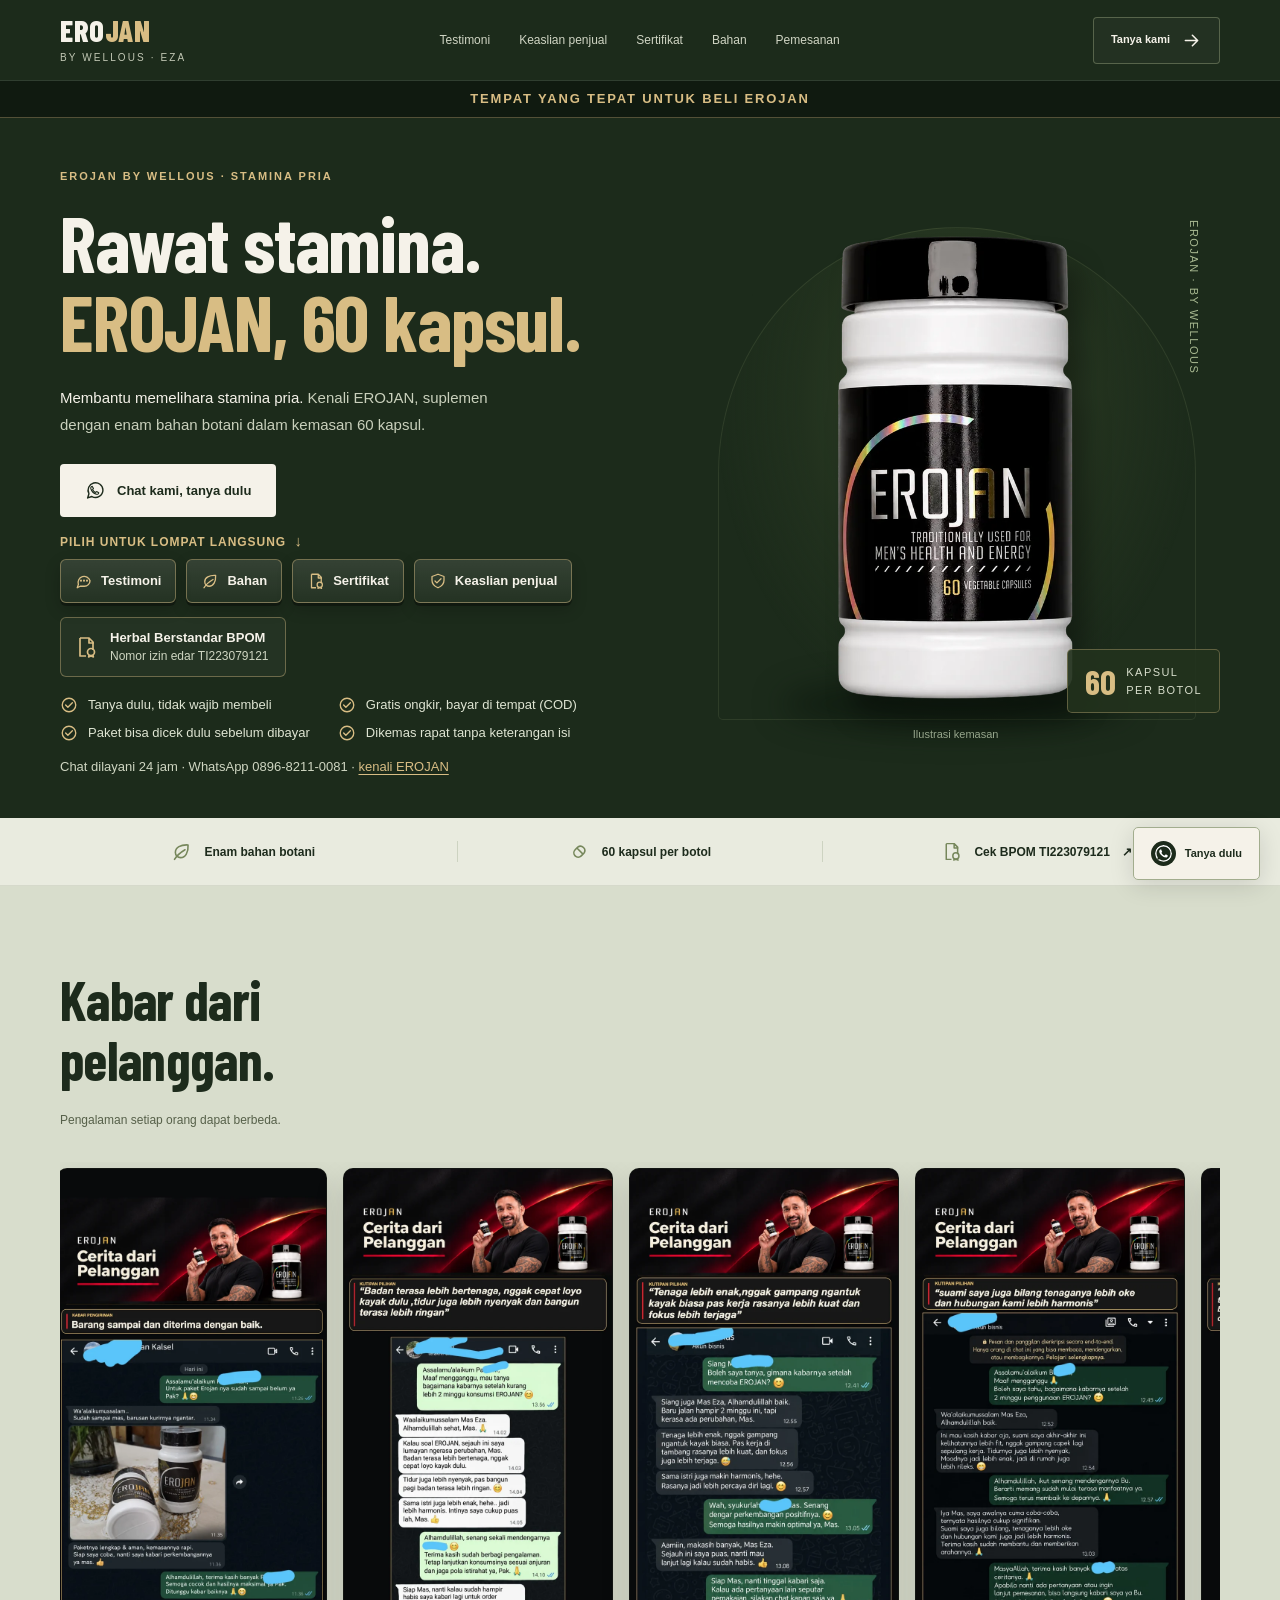
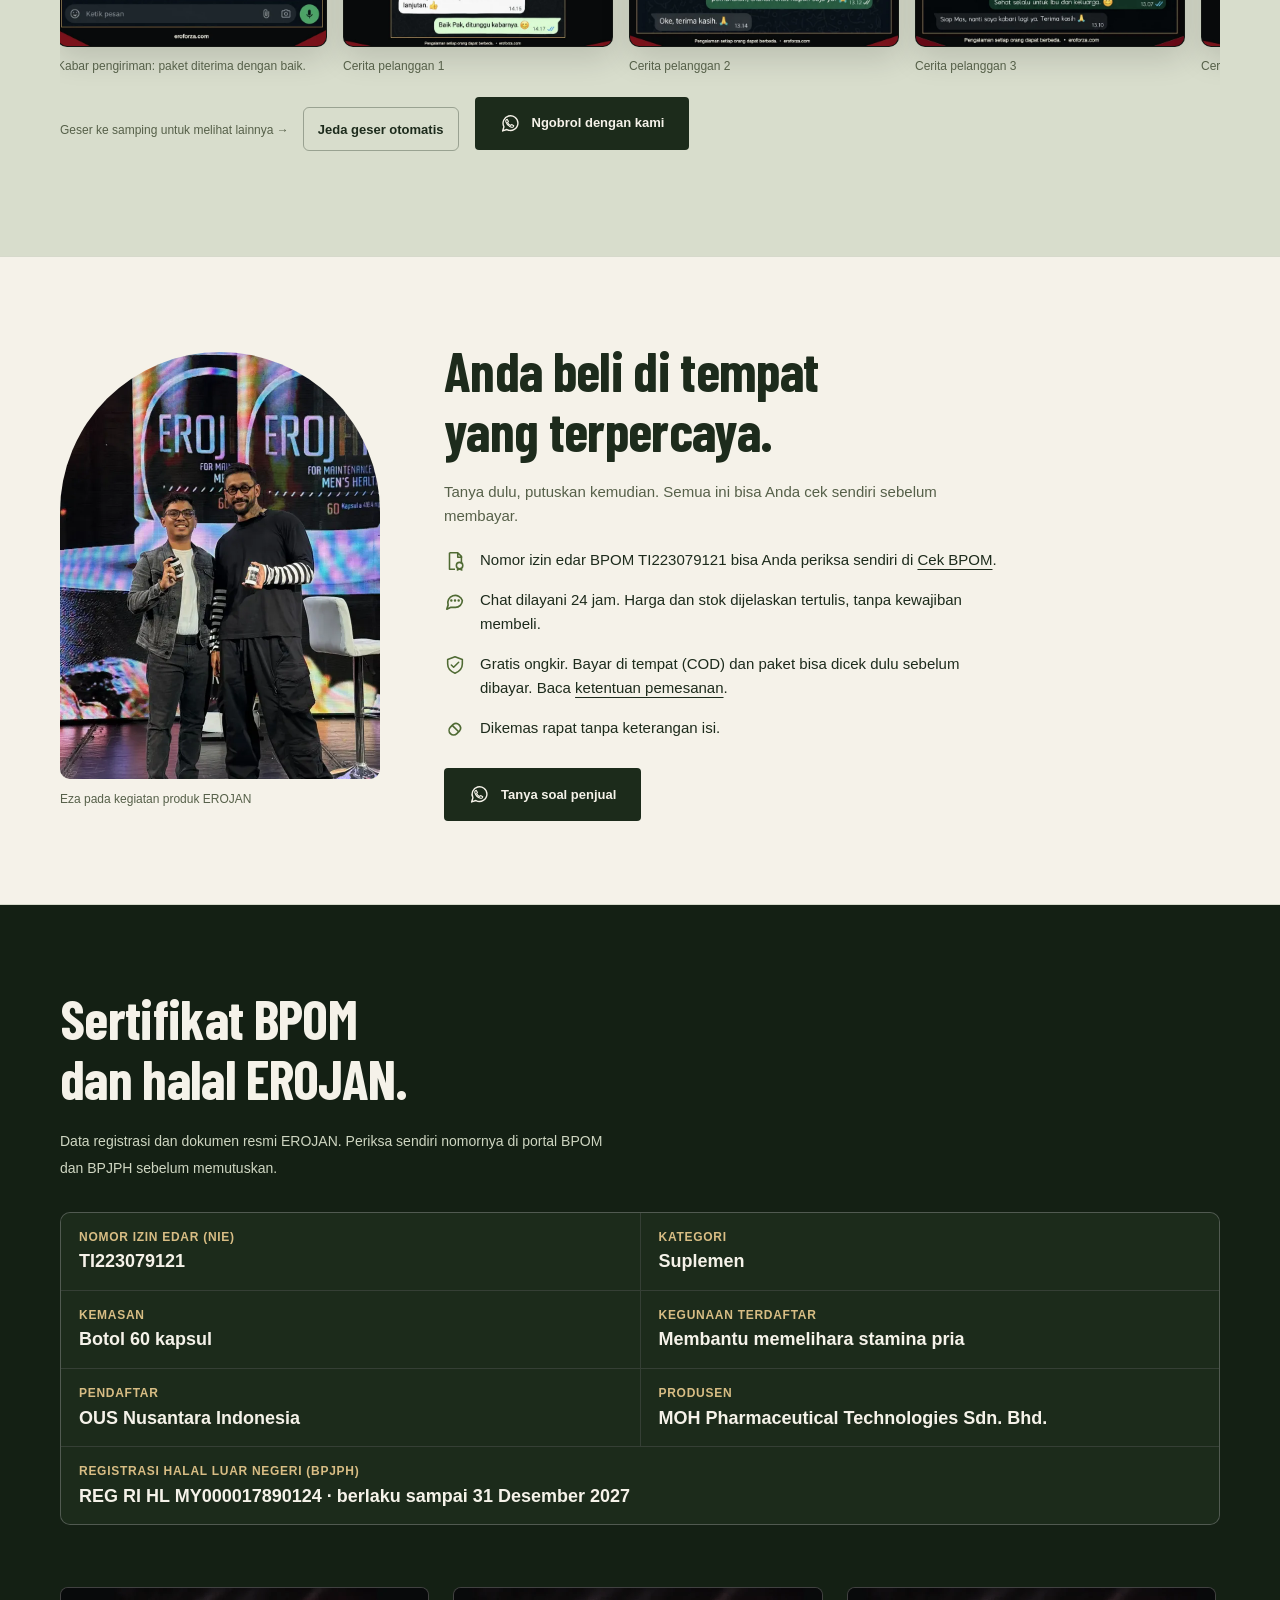
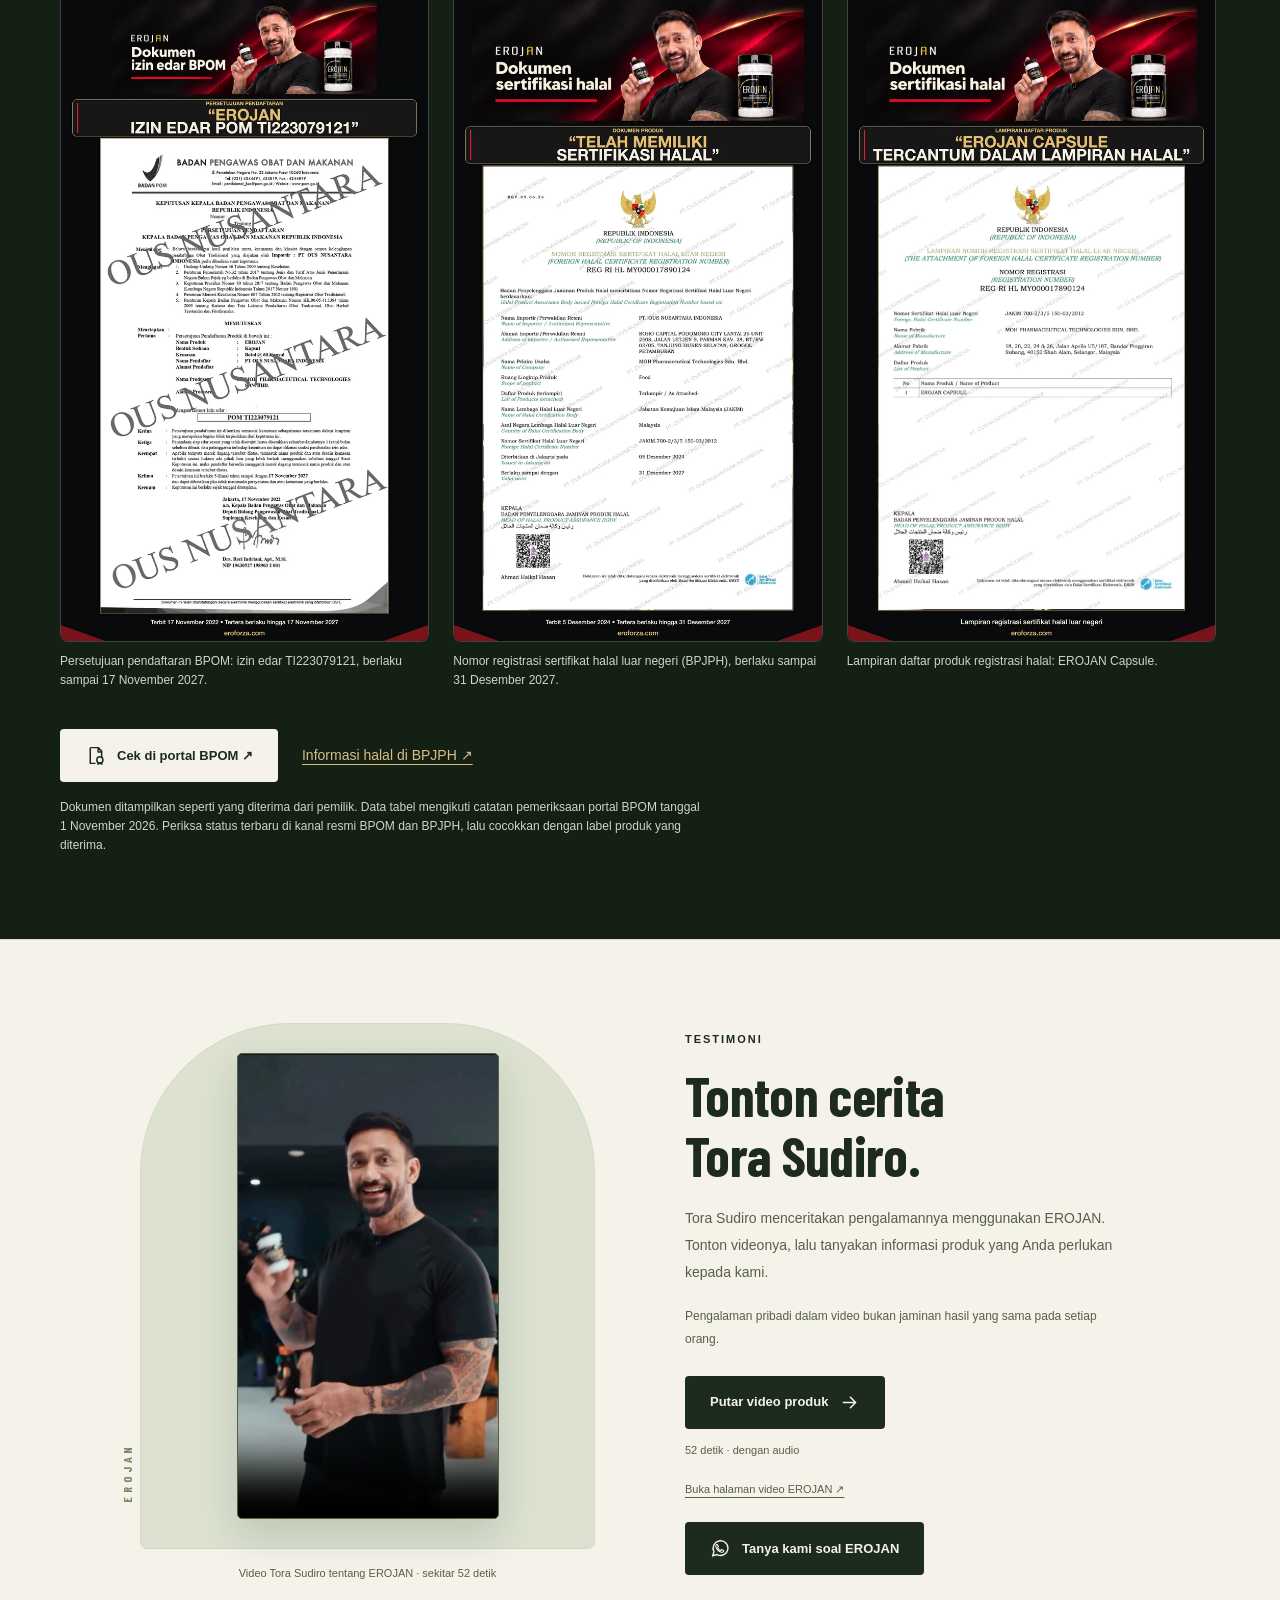
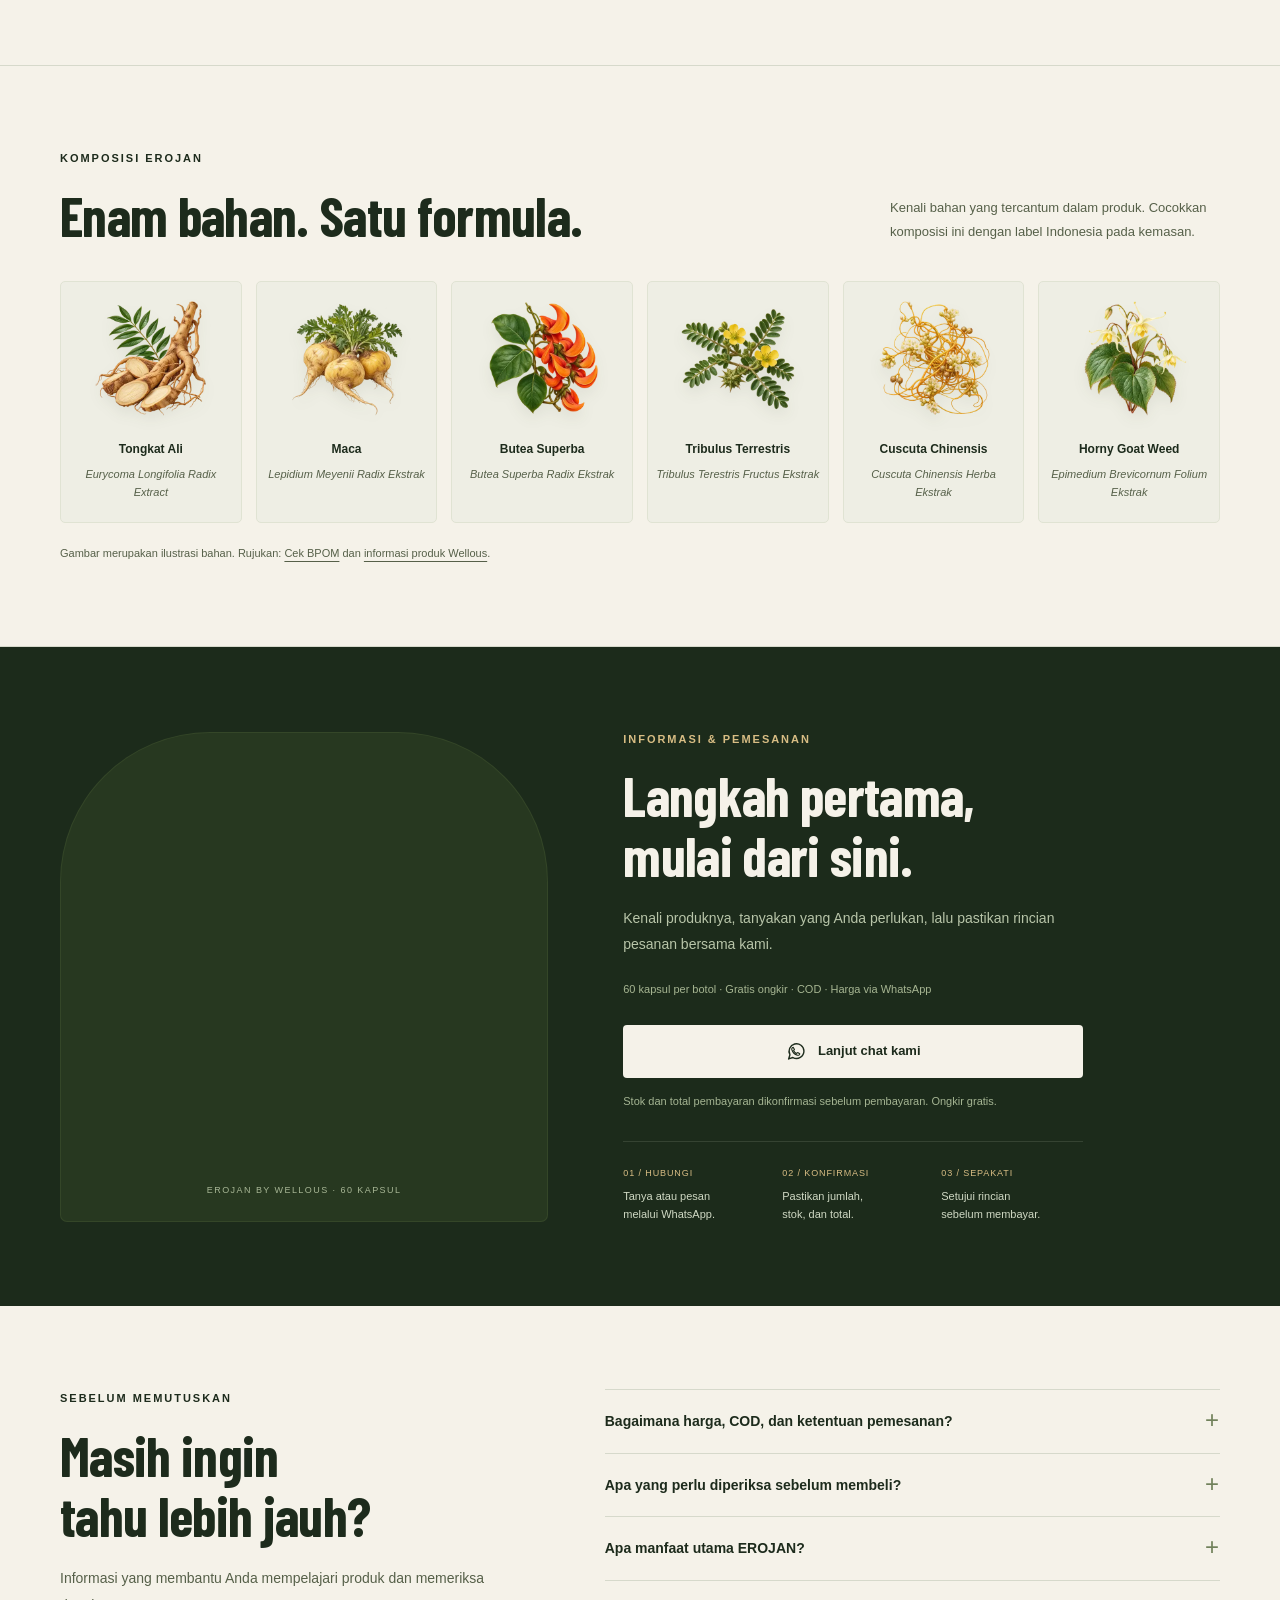
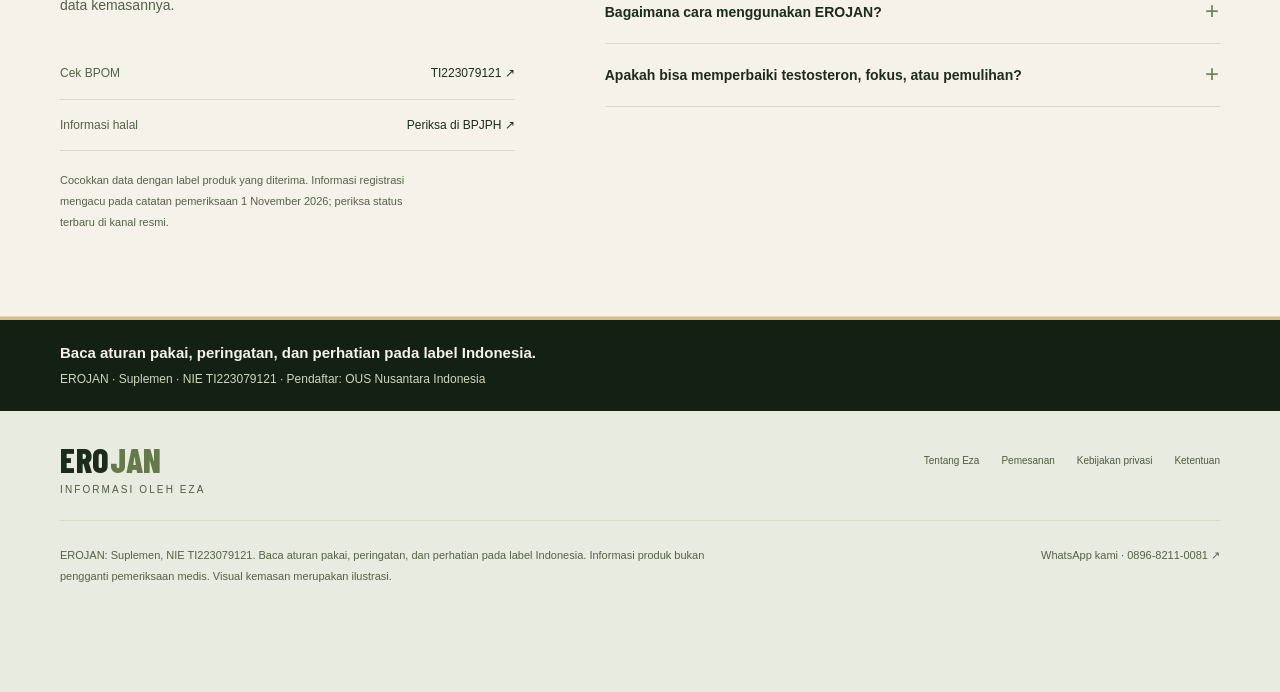
==== index.html @ 8b9a1c89 "AdCuan: bersihkan cache pesan lama sekali per perangkat agar teks 'Kode gratis ongkir' langsung dipa" ====
<!doctype html>
<html lang="id">
<head>
  <meta charset="utf-8">
  <meta name="viewport" content="width=device-width, initial-scale=1, viewport-fit=cover">
  <meta name="theme-color" content="#111410">
  <meta name="robots" content="index,follow,max-image-preview:large,max-video-preview:-1">
  <title>EROJAN by Wellous | Informasi Produk &amp; Pemesanan</title>
  <meta name="description" content="EROJAN by Wellous untuk membantu memelihara stamina pria. Kenali komposisi, tonton video Tora Sudiro, dan tanyakan informasi melalui WhatsApp kami.">
  <link rel="canonical" href="https://eroforza.com/">
  <link rel="icon" type="image/svg+xml" href="favicon.svg">
  <meta property="og:type" content="product">
  <meta property="og:locale" content="id_ID">
  <meta property="og:site_name" content="EROJAN by Eza">
  <meta property="og:title" content="EROJAN by Wellous | Informasi Produk &amp; Pemesanan">
  <meta property="og:description" content="EROJAN by Wellous untuk membantu memelihara stamina pria. Kenali komposisi, tonton video Tora Sudiro, dan tanyakan informasi melalui WhatsApp kami.">
  <meta property="og:url" content="https://eroforza.com/">
  <meta property="og:image" content="https://eroforza.com/assets/erojan-bottle.webp">
  <meta property="og:image:type" content="image/webp">
  <meta property="og:image:alt" content="Botol EROJAN by Wellous, 60 kapsul">
  <meta name="twitter:card" content="summary_large_image">
  <meta name="twitter:title" content="EROJAN by Wellous | Informasi Produk &amp; Pemesanan">
  <meta name="twitter:description" content="EROJAN by Wellous untuk membantu memelihara stamina pria. Kenali komposisi, tonton video Tora Sudiro, dan tanyakan informasi melalui WhatsApp kami.">
  <meta name="twitter:image" content="https://eroforza.com/assets/erojan-bottle.webp">
  <script type="application/ld+json">{"@context":"https://schema.org","@graph":[{"@type":"WebSite","@id":"https://eroforza.com/#website","url":"https://eroforza.com/","name":"Eroforza — Informasi EROJAN oleh Eza","inLanguage":"id-ID","publisher":{"@id":"https://eroforza.com/tentang.html#eza"}},{"@type":"WebPage","@id":"https://eroforza.com/#webpage","url":"https://eroforza.com/","name":"EROJAN by Wellous | Informasi Produk & Pemesanan","isPartOf":{"@id":"https://eroforza.com/#website"},"about":{"@type":"Thing","name":"EROJAN by Wellous"},"inLanguage":"id-ID","video":{"@id":"https://eroforza.com/video.html#video"}},{"@type":"Person","@id":"https://eroforza.com/tentang.html#eza","name":"Eza","url":"https://eroforza.com/tentang.html","contactPoint":{"@type":"ContactPoint","telephone":"+62-896-8211-0081","contactType":"Informasi produk dan pemesanan","availableLanguage":"Indonesian"}},{"@type":"VideoObject","@id":"https://eroforza.com/video.html#video","name":"Video Tora Sudiro tentang EROJAN","description":"Video pengalaman pribadi Tora Sudiro mengenai EROJAN. Pengalaman dalam video bukan jaminan hasil yang sama.","thumbnailUrl":["https://eroforza.com/assets/video/erojan-tora-sudiro.jpg"],"uploadDate":"2026-10-27","duration":"PT52.034S","contentUrl":"https://eroforza.com/assets/video/erojan-tora-sudiro.mp4","inLanguage":"id-ID"},{"@type":"FAQPage","@id":"https://eroforza.com/#faq","inLanguage":"id-ID","isPartOf":{"@id":"https://eroforza.com/#webpage"},"mainEntity":[{"@type":"Question","name":"Bagaimana harga, COD, dan ketentuan pemesanan?","acceptedAnswer":{"@type":"Answer","text":"Hubungi kami melalui WhatsApp untuk informasi harga dan stok. Ongkir gratis, pembayaran bisa di tempat (COD), dan paket bisa dicek dulu sebelum dibayar. Pastikan rincian dan total pembayaran disepakati secara tertulis sebelum membayar. Baca panduan pemesanan dan ketentuan lengkap."}},{"@type":"Question","name":"Apa yang perlu diperiksa sebelum membeli?","acceptedAnswer":{"@type":"Answer","text":"Periksa kemasan, segel, label, nomor izin edar, komposisi, kode produksi, serta kedaluwarsa. Cocokkan identitas produk dengan kanal resmi dan minta rincian pesanan tertulis dari kami."}},{"@type":"Question","name":"Apa manfaat utama EROJAN?","acceptedAnswer":{"@type":"Answer","text":"EROJAN merupakan suplemen dengan kegunaan membantu memelihara stamina pria. Ikuti aturan pakai, peringatan, dan perhatian pada label Indonesia."}},{"@type":"Question","name":"Bagaimana cara menggunakan EROJAN?","acceptedAnswer":{"@type":"Answer","text":"Ikuti aturan pakai pada label Indonesia. Jangan melebihi aturan pakai. Jika memiliki kondisi medis atau sedang menggunakan obat lain, tanyakan kepada dokter atau apoteker sebelum menggunakan produk."}},{"@type":"Question","name":"Apakah bisa memperbaiki testosteron, fokus, atau pemulihan?","acceptedAnswer":{"@type":"Answer","text":"Bukti spesifik produk dalam materi yang diperiksa belum cukup untuk menjanjikan perbaikan testosteron, peningkatan fokus, atau percepatan pemulihan tubuh. Keluhan yang menetap perlu dinilai oleh tenaga kesehatan."}}]},{"@type":"Product","@id":"https://eroforza.com/#product","name":"EROJAN by Wellous","url":"https://eroforza.com/","brand":{"@type":"Brand","name":"Wellous"},"category":"Suplemen","description":"EROJAN adalah suplemen dengan kegunaan membantu memelihara stamina pria, kemasan botol 60 kapsul. Ikuti aturan pakai, peringatan, dan perhatian pada label Indonesia.","image":["https://eroforza.com/assets/erojan-bottle.webp"],"inLanguage":"id-ID","additionalProperty":[{"@type":"PropertyValue","name":"Nomor izin edar BPOM","value":"TI223079121"},{"@type":"PropertyValue","name":"Kemasan","value":"Botol 60 kapsul"}],"subjectOf":{"@id":"https://eroforza.com/video.html#video"}}]}</script>
<meta name="google-site-verification" content="LZf1OjLO3q_eCAP7fV5XMHIH5XS_ttx4I5mtoyTkKA8" />
<link rel="stylesheet" href="assets/redesign.css?v=20261110-conv14">
<script src="assets/redesign.js?v=20261110-conv14" defer></script>
<link rel="preconnect" href="https://www.googletagmanager.com" crossorigin><link rel="preconnect" href="https://www.google-analytics.com" crossorigin>
  <link rel="preload" as="font" type="font/woff2" href="assets/barlow-condensed-800-latin.woff2" crossorigin><link rel="preload" as="font" type="font/woff2" href="assets/barlow-condensed-700-latin.woff2" crossorigin>
  <link rel="preload" as="image" href="assets/erojan-cutout-800.webp" imagesrcset="assets/erojan-cutout-480.webp 480w, assets/erojan-cutout-800.webp 800w, assets/erojan-cutout-1200.webp 1200w" imagesizes="(max-width:720px) 70vw, 520px">
<script src="assets/site-config.js?v=20261110-conv14" defer></script>
<script src="assets/measurement-consent.js?v=20261110-conv14" defer></script><script src="assets/wa-ref.js?v=20261112-wa3" defer></script><script src="assets/tracking.js?v=20261113-ac3" defer></script><script src="assets/adcuan.js?v=20261113-ac5" defer></script>
</head>
<body>
  <a class="skip-link" href="#konten">Lewati ke konten</a>
  <header class="site-header"><div class="wrap header-inner">
    <a class="brand" href="#atas" aria-label="EROJAN, kembali ke atas">ERO<span>JAN</span><small>BY WELLOUS · EZA</small></a>
    <nav class="main-nav" aria-label="Navigasi utama"><a href="#testimoni">Testimoni</a><a href="#kenapa-eza">Keaslian penjual</a><a href="#sertifikat">Sertifikat</a><a href="#komposisi">Bahan</a><a href="#pemesanan">Pemesanan</a></nav>
    <a class="button button-outline header-order" href="https://wa.me/6289682110081?text=Halo%2C%20saya%20mau%20tahu%20manfaat%20EROJAN%2060%20kapsul.%20Boleh%20sekalian%20info%20harga%20dan%20stoknya%3F%20Saya%20lihat%20dari%20website%20eroforza.com.%0A%0AAlamat%20pengiriman%20saya%3A%20" target="_blank" rel="noopener noreferrer">Tanya kami <svg class="icon" aria-hidden="true"><use href="assets/erojan-icons.svg#arrow"></use></svg></a>
  </div></header>
  <p class="top-notice">Tempat yang tepat untuk beli EROJAN</p>
  <main id="konten">
    <section class="hero" id="atas" aria-labelledby="hero-heading"><div class="wrap hero-grid">
      <div class="hero-copy">
        <p class="kicker gold">EROJAN BY WELLOUS · STAMINA PRIA</p>
        <h1 id="hero-heading">Rawat stamina.<br><em>EROJAN, 60 kapsul.</em></h1>
        <p class="hero-intro"><strong>Membantu memelihara stamina pria.</strong> Kenali EROJAN, suplemen dengan enam bahan botani dalam kemasan 60 kapsul.</p>


        <div class="hero-actions"><a class="button button-light" href="https://wa.me/6289682110081?text=Halo%2C%20saya%20mau%20tahu%20manfaat%20EROJAN%2060%20kapsul.%20Boleh%20sekalian%20info%20harga%20dan%20stoknya%3F%20Saya%20lihat%20dari%20website%20eroforza.com.%0A%0AAlamat%20pengiriman%20saya%3A%20" target="_blank" rel="noopener noreferrer"><svg class="icon" aria-hidden="true"><use href="assets/erojan-icons.svg#chat-phone"></use></svg>Chat kami, tanya dulu</a></div>
        <p class="hero-jump-label" id="hero-jump-label">Pilih untuk lompat langsung <span class="hero-jump-arrow" aria-hidden="true">↓</span></p>
        <nav class="hero-jump" aria-labelledby="hero-jump-label"><a href="#testimoni"><svg class="icon" aria-hidden="true"><use href="assets/erojan-icons.svg#chat"></use></svg><span>Testimoni</span></a><a href="#komposisi"><svg class="icon" aria-hidden="true"><use href="assets/erojan-icons.svg#leaf"></use></svg><span>Bahan</span></a><a href="#sertifikat"><svg class="icon" aria-hidden="true"><use href="assets/erojan-icons.svg#certificate"></use></svg><span>Sertifikat</span></a><a href="#kenapa-eza"><svg class="icon" aria-hidden="true"><use href="assets/erojan-icons.svg#shield"></use></svg><span>Keaslian penjual</span></a></nav>
        <div class="hero-proof"><svg class="icon" aria-hidden="true"><use href="assets/erojan-icons.svg#certificate"></use></svg><span>Herbal Berstandar BPOM<small>Nomor izin edar TI223079121</small></span></div>
        <ul class="hero-assure" aria-label="Yang perlu Anda ketahui sebelum menghubungi"><li><svg class="icon" aria-hidden="true"><use href="assets/erojan-icons.svg#check"></use></svg>Tanya dulu, tidak wajib membeli</li><li><svg class="icon" aria-hidden="true"><use href="assets/erojan-icons.svg#check"></use></svg>Gratis ongkir, bayar di tempat (COD)</li><li><svg class="icon" aria-hidden="true"><use href="assets/erojan-icons.svg#check"></use></svg>Paket bisa dicek dulu sebelum dibayar</li><li><svg class="icon" aria-hidden="true"><use href="assets/erojan-icons.svg#check"></use></svg>Dikemas rapat tanpa keterangan isi</li></ul>
        <p class="hero-seller">Chat dilayani 24 jam · WhatsApp 0896-8211-0081 · <a href="tentang.html">kenali EROJAN</a></p>
      </div>
      <figure class="hero-art"><span class="art-topline" aria-hidden="true">EROJAN · BY WELLOUS</span><img class="hero-bottle" src="assets/erojan-cutout-800.webp" srcset="assets/erojan-cutout-480.webp 480w, assets/erojan-cutout-800.webp 800w, assets/erojan-cutout-1200.webp 1200w" sizes="(max-width:720px) 70vw, 520px" width="1200" height="1310" alt="Ilustrasi kemasan botol EROJAN by Wellous" fetchpriority="high" decoding="async"><div class="art-seal"><strong>60</strong><span>KAPSUL<br>PER BOTOL</span></div><figcaption>Ilustrasi kemasan</figcaption></figure>
    </div></section>
    <section class="fact-bar" aria-label="Fakta singkat produk"><div class="wrap fact-grid"><div><svg class="icon" aria-hidden="true"><use href="assets/erojan-icons.svg#leaf"></use></svg>Enam bahan botani</div><div class="fact-middle"><svg class="icon" aria-hidden="true"><use href="assets/erojan-icons.svg#capsule"></use></svg>60 kapsul per botol</div><a href="#legalitas"><svg class="icon" aria-hidden="true"><use href="assets/erojan-icons.svg#certificate"></use></svg>Cek BPOM TI223079121 <span aria-hidden="true">↗</span></a></div></section>
    <section class="section kabar" id="kabar" aria-labelledby="kabar-heading"><span id="testimoni"></span><div class="wrap"><div class="kabar-head"><h2 class="section-title" id="kabar-heading">Kabar dari<br>pelanggan.</h2><p class="video-personal-note">Pengalaman setiap orang dapat berbeda.</p></div><ul class="kabar-track" tabindex="0" aria-label="Tangkapan layar chat pelanggan, geser ke samping"><li><figure><a href="assets/testimoni/pengiriman-03-1080.webp" target="_blank" rel="noopener noreferrer" aria-label="Buka tangkapan layar ukuran penuh"><img src="assets/testimoni/pengiriman-03-720.webp" width="720" height="1280" alt="Tangkapan layar chat WhatsApp pelanggan: kabar paket EROJAN sudah sampai" loading="lazy" decoding="async"></a><figcaption>Kabar pengiriman: paket diterima dengan baik.</figcaption></figure></li><li><figure><a href="assets/testimoni/testimoni-06-1080.webp" target="_blank" rel="noopener noreferrer" aria-label="Buka tangkapan layar ukuran penuh"><img src="assets/testimoni/testimoni-06-720.webp" width="720" height="1280" alt="Tangkapan layar chat WhatsApp pelanggan EROJAN, cerita pelanggan 1" loading="lazy" decoding="async"></a><figcaption>Cerita pelanggan 1</figcaption></figure></li><li><figure><a href="assets/testimoni/testimoni-07-1080.webp" target="_blank" rel="noopener noreferrer" aria-label="Buka tangkapan layar ukuran penuh"><img src="assets/testimoni/testimoni-07-720.webp" width="720" height="1280" alt="Tangkapan layar chat WhatsApp pelanggan EROJAN, cerita pelanggan 2" loading="lazy" decoding="async"></a><figcaption>Cerita pelanggan 2</figcaption></figure></li><li><figure><a href="assets/testimoni/testimoni-01-1080.webp" target="_blank" rel="noopener noreferrer" aria-label="Buka tangkapan layar ukuran penuh"><img src="assets/testimoni/testimoni-01-720.webp" width="720" height="1280" alt="Tangkapan layar chat WhatsApp pelanggan EROJAN, cerita pelanggan 3" loading="lazy" decoding="async"></a><figcaption>Cerita pelanggan 3</figcaption></figure></li><li><figure><a href="assets/testimoni/testimoni-05-1080.webp" target="_blank" rel="noopener noreferrer" aria-label="Buka tangkapan layar ukuran penuh"><img src="assets/testimoni/testimoni-05-720.webp" width="720" height="1280" alt="Tangkapan layar chat WhatsApp pelanggan EROJAN, cerita pelanggan 4" loading="lazy" decoding="async"></a><figcaption>Cerita pelanggan 4</figcaption></figure></li></ul><p class="kabar-hint" aria-hidden="true">Geser ke samping untuk melihat lainnya →</p><a class="button button-olive kabar-cta" href="https://wa.me/6289682110081?text=Halo%2C%20saya%20mau%20tahu%20manfaat%20EROJAN%2060%20kapsul.%20Boleh%20sekalian%20info%20harga%20dan%20stoknya%3F%20Saya%20lihat%20dari%20website%20eroforza.com.%0A%0AAlamat%20pengiriman%20saya%3A%20" target="_blank" rel="noopener noreferrer"><svg class="icon" aria-hidden="true"><use href="assets/erojan-icons.svg#chat-phone"></use></svg>Ngobrol dengan kami</a></div></section>
    <section class="section assurance" id="kenapa-eza" aria-labelledby="assurance-heading"><div class="wrap assurance-grid"><figure class="assurance-photo"><img src="assets/eza-erojan-event-640.webp" width="640" height="1138" alt="Eza pada kegiatan produk EROJAN" loading="lazy" decoding="async"><figcaption>Eza pada kegiatan produk EROJAN</figcaption></figure><div class="assurance-copy"><h2 class="section-title" id="assurance-heading">Anda beli di tempat<br>yang terpercaya.</h2><p class="assurance-lead">Tanya dulu, putuskan kemudian. Semua ini bisa Anda cek sendiri sebelum membayar.</p><ul class="assurance-list"><li><svg class="icon" aria-hidden="true"><use href="assets/erojan-icons.svg#certificate"></use></svg><span>Nomor izin edar BPOM TI223079121 bisa Anda periksa sendiri di <a class="text-link" href="https://cekbpom.pom.go.id/all-produk?query=TI223079121" target="_blank" rel="noopener noreferrer">Cek BPOM</a>.</span></li><li><svg class="icon" aria-hidden="true"><use href="assets/erojan-icons.svg#chat"></use></svg><span>Chat dilayani 24 jam. Harga dan stok dijelaskan tertulis, tanpa kewajiban membeli.</span></li><li><svg class="icon" aria-hidden="true"><use href="assets/erojan-icons.svg#shield"></use></svg><span>Gratis ongkir. Bayar di tempat (COD) dan paket bisa dicek dulu sebelum dibayar. Baca <a class="text-link" href="ketentuan.html">ketentuan pemesanan</a>.</span></li><li><svg class="icon" aria-hidden="true"><use href="assets/erojan-icons.svg#capsule"></use></svg><span>Dikemas rapat tanpa keterangan isi.</span></li></ul><a class="button button-olive" href="https://wa.me/6289682110081?text=Halo%2C%20saya%20mau%20tahu%20manfaat%20EROJAN%2060%20kapsul.%20Boleh%20sekalian%20info%20harga%20dan%20stoknya%3F%20Saya%20lihat%20dari%20website%20eroforza.com.%0A%0AAlamat%20pengiriman%20saya%3A%20" target="_blank" rel="noopener noreferrer"><svg class="icon" aria-hidden="true"><use href="assets/erojan-icons.svg#chat-phone"></use></svg>Tanya soal penjual</a></div></div></section>
    <section class="section sertifikat" id="sertifikat" aria-labelledby="sertifikat-heading"><div class="wrap"><div class="sertifikat-head"><h2 class="section-title" id="sertifikat-heading">Sertifikat BPOM<br>dan halal EROJAN.</h2><p class="section-intro">Data registrasi dan dokumen resmi EROJAN. Periksa sendiri nomornya di portal BPOM dan BPJPH sebelum memutuskan.</p></div><div class="sertifikat-grid"><dl class="sertifikat-data"><div><dt>Nomor izin edar (NIE)</dt><dd>TI223079121</dd></div><div><dt>Kategori</dt><dd>Suplemen</dd></div><div><dt>Kemasan</dt><dd>Botol 60 kapsul</dd></div><div><dt>Kegunaan terdaftar</dt><dd>Membantu memelihara stamina pria</dd></div><div><dt>Pendaftar</dt><dd>OUS Nusantara Indonesia</dd></div><div><dt>Produsen</dt><dd>MOH Pharmaceutical Technologies Sdn. Bhd.</dd></div><div><dt>Registrasi halal luar negeri (BPJPH)</dt><dd>REG RI HL MY000017890124 · berlaku sampai 31 Desember 2027</dd></div></dl><ul class="sertifikat-gallery" tabindex="0" aria-label="Dokumen sertifikat, geser ke samping"><li><figure><a href="assets/sertifikat/izin-edar-bpom-1440.webp" target="_blank" rel="noopener noreferrer" aria-label="Buka dokumen ukuran penuh"><img src="assets/sertifikat/izin-edar-bpom-720.webp" width="720" height="1280" alt="Dokumen persetujuan pendaftaran BPOM untuk EROJAN dengan nomor izin edar TI223079121" loading="lazy" decoding="async"></a><figcaption>Persetujuan pendaftaran BPOM: izin edar TI223079121, berlaku sampai 17 November 2027.</figcaption></figure></li><li><figure><a href="assets/sertifikat/halal-registrasi-1440.webp" target="_blank" rel="noopener noreferrer" aria-label="Buka dokumen ukuran penuh"><img src="assets/sertifikat/halal-registrasi-720.webp" width="720" height="1280" alt="Dokumen nomor registrasi sertifikat halal luar negeri BPJPH untuk produk EROJAN" loading="lazy" decoding="async"></a><figcaption>Nomor registrasi sertifikat halal luar negeri (BPJPH), berlaku sampai 31 Desember 2027.</figcaption></figure></li><li><figure><a href="assets/sertifikat/halal-lampiran-1440.webp" target="_blank" rel="noopener noreferrer" aria-label="Buka dokumen ukuran penuh"><img src="assets/sertifikat/halal-lampiran-720.webp" width="720" height="1280" alt="Lampiran daftar produk pada registrasi sertifikat halal luar negeri, memuat EROJAN Capsule" loading="lazy" decoding="async"></a><figcaption>Lampiran daftar produk registrasi halal: EROJAN Capsule.</figcaption></figure></li></ul><p class="sertifikat-hint" aria-hidden="true">Ketuk dokumen untuk membuka ukuran penuh.</p></div><div class="sertifikat-actions"><a class="button button-light" href="https://cekbpom.pom.go.id/all-produk?query=TI223079121" target="_blank" rel="noopener noreferrer"><svg class="icon" aria-hidden="true"><use href="assets/erojan-icons.svg#certificate"></use></svg>Cek di portal BPOM ↗</a><a class="text-link sertifikat-halal" href="https://bpjph.halal.go.id/cari/produk-halal-ln?produk=EROJAN" target="_blank" rel="noopener noreferrer">Informasi halal di BPJPH ↗</a></div><p class="sertifikat-note">Dokumen ditampilkan seperti yang diterima dari pemilik. Data tabel mengikuti catatan pemeriksaan portal BPOM tanggal 1 November 2026. Periksa status terbaru di kanal resmi BPOM dan BPJPH, lalu cocokkan dengan label produk yang diterima.</p></div></section>
    <section class="section video-section" id="video" aria-labelledby="video-heading"><div class="wrap video-grid">
      <div class="video-media"><div class="video-stage"><video id="product-video" class="product-video" controls playsinline preload="metadata" width="720" height="1280" poster="assets/video/erojan-tora-sudiro.jpg" aria-label="Video Tora Sudiro tentang EROJAN"><source src="assets/video/erojan-tora-sudiro.mp4" type="video/mp4">Browser Anda tidak mendukung pemutar video. <a href="assets/video/erojan-tora-sudiro.mp4">Buka video EROJAN</a>.</video></div><p class="video-caption">Video Tora Sudiro tentang EROJAN · sekitar 52 detik</p></div>
      <div class="video-copy"><p class="kicker">TESTIMONI</p><h2 class="section-title" id="video-heading">Tonton cerita<br>Tora Sudiro.</h2><p class="section-intro">Tora Sudiro menceritakan pengalamannya menggunakan EROJAN. Tonton videonya, lalu tanyakan informasi produk yang Anda perlukan kepada kami.</p><p class="video-personal-note">Pengalaman pribadi dalam video bukan jaminan hasil yang sama pada setiap orang.</p><button id="video-play" class="button button-olive" type="button" aria-controls="product-video" aria-pressed="false"><span>Putar video produk</span><svg class="icon" aria-hidden="true"><use href="assets/erojan-icons.svg#arrow"></use></svg></button><small class="play-note" id="video-status" role="status" aria-live="polite">52 detik · dengan audio</small><p class="source-note"><a class="text-link" href="video.html">Buka halaman video EROJAN ↗</a></p><a class="button button-olive video-cta" href="https://wa.me/6289682110081?text=Halo%2C%20saya%20mau%20tahu%20manfaat%20EROJAN%2060%20kapsul.%20Boleh%20sekalian%20info%20harga%20dan%20stoknya%3F%20Saya%20lihat%20dari%20website%20eroforza.com.%0A%0AAlamat%20pengiriman%20saya%3A%20" target="_blank" rel="noopener noreferrer"><svg class="icon" aria-hidden="true"><use href="assets/erojan-icons.svg#chat-phone"></use></svg>Tanya kami soal EROJAN</a></div>
    </div></section>
    <section class="section ingredients" id="komposisi" aria-labelledby="ingredients-heading"><div class="wrap"><div class="section-topline"><div><p class="kicker">KOMPOSISI EROJAN</p><h2 class="section-title" id="ingredients-heading">Enam bahan. Satu formula.</h2></div><p>Kenali bahan yang tercantum dalam produk. Cocokkan komposisi ini dengan label Indonesia pada kemasan.</p></div><div class="ingredient-grid">
      <article class="ingredient"><img src="assets/botanical/tongkat-ali-360.webp" width="480" height="480" alt="Ilustrasi Tongkat Ali" loading="lazy" decoding="async"><h3>Tongkat Ali</h3><p>Eurycoma Longifolia Radix Extract</p></article>
      <article class="ingredient"><img src="assets/botanical/maca-360.webp" width="480" height="480" alt="Ilustrasi Maca" loading="lazy" decoding="async"><h3>Maca</h3><p>Lepidium Meyenii Radix Ekstrak</p></article>
      <article class="ingredient"><img src="assets/botanical/butea-superba-360.webp" width="480" height="480" alt="Ilustrasi Butea Superba" loading="lazy" decoding="async"><h3>Butea Superba</h3><p>Butea Superba Radix Ekstrak</p></article>
      <article class="ingredient"><img src="assets/botanical/tribulus-terrestris-360.webp" width="480" height="480" alt="Ilustrasi Tribulus Terrestris" loading="lazy" decoding="async"><h3>Tribulus Terrestris</h3><p>Tribulus Terestris Fructus Ekstrak</p></article>
      <article class="ingredient"><img src="assets/botanical/cuscuta-chinensis-360.webp" width="480" height="480" alt="Ilustrasi Cuscuta Chinensis" loading="lazy" decoding="async"><h3>Cuscuta Chinensis</h3><p>Cuscuta Chinensis Herba Ekstrak</p></article>
      <article class="ingredient"><img src="assets/botanical/horny-goat-weed-360.webp" width="480" height="480" alt="Ilustrasi Horny Goat Weed" loading="lazy" decoding="async"><h3>Horny Goat Weed</h3><p>Epimedium Brevicornum Folium Ekstrak</p></article>
    </div><p class="source-note">Gambar merupakan ilustrasi bahan. Rujukan: <a class="text-link" href="https://cekbpom.pom.go.id/all-produk?query=TI223079121" target="_blank" rel="noopener noreferrer">Cek BPOM</a> dan <a class="text-link" href="https://www.wellous.com/product/erojan/" target="_blank" rel="noopener noreferrer">informasi produk Wellous</a>.</p></div></section>
    <section class="section order-section" id="pemesanan" aria-labelledby="order-heading"><div class="wrap order-card"><div class="order-visual"><img src="assets/erojan-cutout-800.webp" srcset="assets/erojan-cutout-480.webp 480w, assets/erojan-cutout-800.webp 800w, assets/erojan-cutout-1200.webp 1200w" sizes="(max-width:720px) 70vw, 420px" width="1200" height="1310" alt="Ilustrasi botol EROJAN berisi 60 kapsul" loading="lazy" decoding="async"><span class="order-visual-note">EROJAN BY WELLOUS · 60 KAPSUL</span></div><div class="order-copy"><p class="kicker gold">INFORMASI & PEMESANAN</p><h2 class="section-title" id="order-heading">Langkah pertama,<br>mulai dari sini.</h2><p>Kenali produknya, tanyakan yang Anda perlukan, lalu pastikan rincian pesanan bersama kami.</p><div class="order-includes">60 kapsul per botol · Gratis ongkir · COD · Harga via WhatsApp</div><a class="button button-light order-button" href="https://wa.me/6289682110081?text=Halo%2C%20saya%20mau%20tahu%20manfaat%20EROJAN%2060%20kapsul.%20Boleh%20sekalian%20info%20harga%20dan%20stoknya%3F%20Saya%20lihat%20dari%20website%20eroforza.com.%0A%0AAlamat%20pengiriman%20saya%3A%20" target="_blank" rel="noopener noreferrer"><svg class="icon" aria-hidden="true"><use href="assets/erojan-icons.svg#chat-phone"></use></svg>Lanjut chat kami</a><p class="order-footnote">Stok dan total pembayaran dikonfirmasi sebelum pembayaran. Ongkir gratis.</p><div class="order-steps" aria-label="Alur pemesanan"><div><span>01 / HUBUNGI</span><strong>Tanya atau pesan<br>melalui WhatsApp.</strong></div><div><span>02 / KONFIRMASI</span><strong>Pastikan jumlah,<br>stok, dan total.</strong></div><div><span>03 / SEPAKATI</span><strong>Setujui rincian<br>sebelum membayar.</strong></div></div></div></div></section>
    <section class="section" id="legalitas" aria-labelledby="faq-heading"><div class="wrap info-grid"><div><p class="kicker">SEBELUM MEMUTUSKAN</p><h2 class="section-title" id="faq-heading">Masih ingin<br>tahu lebih jauh?</h2><p class="section-intro">Informasi yang membantu Anda mempelajari produk dan memeriksa data kemasannya.</p><div class="registry-links"><a href="https://cekbpom.pom.go.id/all-produk?query=TI223079121" target="_blank" rel="noopener noreferrer"><span>Cek BPOM</span><strong>TI223079121 ↗</strong></a><a href="https://bpjph.halal.go.id/cari/produk-halal-ln?produk=EROJAN" target="_blank" rel="noopener noreferrer"><span>Informasi halal</span><strong>Periksa di BPJPH ↗</strong></a></div><p class="registry-caption">Cocokkan data dengan label produk yang diterima. Informasi registrasi mengacu pada catatan pemeriksaan 1 November 2026; periksa status terbaru di kanal resmi.</p></div><div class="faq-list" id="faq"><details id="ketentuan-pemesanan"><summary>Bagaimana harga, COD, dan ketentuan pemesanan?</summary><p>Hubungi kami melalui WhatsApp untuk informasi harga dan stok. Ongkir gratis, pembayaran bisa di tempat (COD), dan paket bisa dicek dulu sebelum dibayar. Pastikan rincian dan total pembayaran disepakati secara tertulis sebelum membayar. <a class="text-link" href="pemesanan.html">Baca panduan pemesanan</a> dan <a class="text-link" href="ketentuan.html">ketentuan lengkap</a>.</p></details><details><summary>Apa yang perlu diperiksa sebelum membeli?</summary><p>Periksa kemasan, segel, label, nomor izin edar, komposisi, kode produksi, serta kedaluwarsa. Cocokkan identitas produk dengan kanal resmi dan minta rincian pesanan tertulis dari kami.</p></details><details><summary>Apa manfaat utama EROJAN?</summary><p>EROJAN merupakan suplemen dengan kegunaan membantu memelihara stamina pria. Ikuti aturan pakai, peringatan, dan perhatian pada label Indonesia.</p></details><details><summary>Bagaimana cara menggunakan EROJAN?</summary><p>Ikuti aturan pakai pada label Indonesia. Jangan melebihi aturan pakai. Jika memiliki kondisi medis atau sedang menggunakan obat lain, tanyakan kepada dokter atau apoteker sebelum menggunakan produk.</p></details><details><summary>Apakah bisa memperbaiki testosteron, fokus, atau pemulihan?</summary><p>Bukti spesifik produk dalam materi yang diperiksa belum cukup untuk menjanjikan perbaikan testosteron, peningkatan fokus, atau percepatan pemulihan tubuh. Keluhan yang menetap perlu dinilai oleh tenaga kesehatan.</p></details></div></div></section>
  <aside class="usage-notice" aria-label="Aturan pakai dan peringatan"><div class="wrap"><strong>Baca aturan pakai, peringatan, dan perhatian pada label Indonesia.</strong><span>EROJAN · Suplemen · NIE TI223079121 · Pendaftar: OUS Nusantara Indonesia</span></div></aside>
  </main>
  <footer class="footer" id="kontak-eza"><div class="wrap"><div class="footer-top"><a class="brand" href="#atas" aria-label="EROJAN kembali ke atas">ERO<span>JAN</span><small>INFORMASI OLEH EZA</small></a><nav class="footer-links" aria-label="Informasi pengelola"><a href="tentang.html">Tentang Eza</a><a href="pemesanan.html">Pemesanan</a><a href="kebijakan-privasi.html">Kebijakan privasi</a><a href="ketentuan.html">Ketentuan</a></nav></div><div class="footer-copy"><p>EROJAN: Suplemen, NIE TI223079121. Baca aturan pakai, peringatan, dan perhatian pada label Indonesia. Informasi produk bukan pengganti pemeriksaan medis. Visual kemasan merupakan ilustrasi.</p><a href="https://wa.me/6289682110081?text=Halo%2C%20saya%20mau%20tahu%20manfaat%20EROJAN%2060%20kapsul.%20Boleh%20sekalian%20info%20harga%20dan%20stoknya%3F%20Saya%20lihat%20dari%20website%20eroforza.com.%0A%0AAlamat%20pengiriman%20saya%3A%20" target="_blank" rel="noopener noreferrer">WhatsApp kami · 0896-8211-0081 ↗</a></div></div></footer>
  <a class="contact-float" id="waFloat" href="https://wa.me/6289682110081?text=Halo%2C%20saya%20mau%20tahu%20manfaat%20EROJAN%2060%20kapsul.%20Boleh%20sekalian%20info%20harga%20dan%20stoknya%3F%20Saya%20lihat%20dari%20website%20eroforza.com.%0A%0AAlamat%20pengiriman%20saya%3A%20" target="_blank" rel="noopener noreferrer"><img src="assets/whatsapp.svg" width="21" height="21" alt="">Tanya dulu</a>
  <div class="mobile-order" aria-label="Informasi dan pemesanan WhatsApp"><span>Tanya EROJAN<small>Gratis ongkir · COD</small></span><a class="button button-olive" href="https://wa.me/6289682110081?text=Halo%2C%20saya%20mau%20tahu%20manfaat%20EROJAN%2060%20kapsul.%20Boleh%20sekalian%20info%20harga%20dan%20stoknya%3F%20Saya%20lihat%20dari%20website%20eroforza.com.%0A%0AAlamat%20pengiriman%20saya%3A%20" target="_blank" rel="noopener noreferrer">Tanya dulu <span aria-hidden="true">↗</span></a></div>
</body>
</html>
---- assets/redesign.css ----
@font-face{font-family:Barlow;src:url('barlow-condensed-700-latin.woff2') format('woff2');font-weight:700;font-display:swap}
@font-face{font-family:Barlow;src:url('barlow-condensed-800-latin.woff2') format('woff2');font-weight:800;font-display:swap}
:root{color-scheme:light;--paper:#f5f2e9;--ink:#1d2b1c;--olive:#1c2b1b;--olive-deep:#142014;--sage:#d8ddcc;--gold:#d8bd84;--muted:#566049;--line:#d6d9cb;--display:Barlow,'Arial Narrow',sans-serif}
*{box-sizing:border-box}html{scroll-behavior:smooth;scroll-padding-top:90px}body{margin:0;background:var(--paper);color:var(--ink);font:16px/1.7 Arial,Helvetica,sans-serif;-webkit-font-smoothing:antialiased}a{color:inherit;text-decoration:none}img{max-width:100%;height:auto}button{font:inherit}button,a{-webkit-tap-highlight-color:transparent}a:focus-visible,button:focus-visible,summary:focus-visible{outline:3px solid #aa7e36;outline-offset:5px}.wrap{width:min(1160px,calc(100% - 56px));margin-inline:auto}.icon{width:21px;height:21px;fill:none;flex:none}.skip-link{position:absolute;top:-100px;left:15px;z-index:300;padding:10px;background:var(--paper);color:var(--ink)}.skip-link:focus{top:10px}.draft-bar{font-size:10px;letter-spacing:.07em;background:#101a10;color:#bbc1ad}.draft-bar .wrap{display:flex;justify-content:space-between;gap:10px;padding-block:6px}.site-header{background:var(--olive);color:var(--paper);position:sticky;top:0;z-index:50;border-bottom:1px solid #ffffff17}.header-inner{min-height:80px;display:flex;justify-content:space-between;align-items:center;gap:24px}.brand{font:800 30px/.9 var(--display);letter-spacing:.02em}.brand span{color:var(--gold)}.brand small{font:400 8px/1 Arial,sans-serif;display:block;letter-spacing:.21em;margin-top:9px;color:#c1c7b4}.main-nav{display:flex;gap:29px;font-size:12px;color:#d0d5c4}.main-nav a:hover{color:#fff}.button{display:inline-flex;justify-content:center;align-items:center;gap:11px;min-height:52px;padding:15px 24px;border:1px solid transparent;border-radius:4px;cursor:pointer;font-size:13px;font-weight:700;line-height:1.2;transition:background .2s,transform .2s}.button:hover{transform:translateY(-2px)}.button-light{background:var(--paper);color:var(--ink)}.button-light:hover{background:#fff}.button-olive{background:var(--olive);color:var(--paper)}.button-olive:hover{background:#34472b}.button-outline{border-color:#e2e7d03d;color:var(--paper);background:transparent}.header-order{min-height:41px;padding:12px 17px;font-size:11px;border-color:#a5b08b66;background:#ffffff08}.header-order:hover{background:#ffffff15}.kicker{font-size:10px;font-weight:700;letter-spacing:.18em;text-transform:uppercase;margin:0 0 17px}.gold{color:var(--gold)}.hero{background:var(--olive);color:var(--paper);position:relative;overflow:hidden}.hero-grid{display:grid;grid-template-columns:1.06fr .94fr;gap:35px;align-items:center;min-height:655px;padding-block:49px 40px}.hero-copy{position:relative;z-index:2}.hero h1{font:700 clamp(58px,6.1vw,86px)/1.01 var(--display);letter-spacing:-.015em;margin:0 0 23px}.hero h1 em{font-style:normal;color:var(--gold)}.hero-intro{max-width:450px;color:#c9d0bc;font-size:15px;line-height:1.85;margin:0 0 25px}.hero-intro strong{color:var(--paper);font-weight:400}.hero-price{display:flex;align-items:baseline;gap:11px;margin-bottom:22px}.hero-price strong{font:700 28px/1.2 var(--display);letter-spacing:.01em}.hero-price span{font-size:12px;color:#bbc5ad}.hero-actions{display:flex;gap:12px;flex-wrap:wrap}.hero-note{font-size:10px;color:#aebc9e;margin:14px 0 0}.hero-art{position:relative;min-height:545px;display:flex;align-items:center;justify-content:center;isolation:isolate;margin:0}.hero-art:before{content:"";position:absolute;width:90%;height:90%;background:radial-gradient(ellipse at 50% 35%,#5a6b3b6b,#2e3f2550 46%,transparent 72%);border:1px solid #a0ad7b23;border-radius:50% 50% 5px 5px;z-index:-2;inset:5%}.hero-art:after{content:"";position:absolute;width:66%;height:52px;left:17%;bottom:15px;background:#0b160d99;border-radius:50%;filter:blur(15px);z-index:-1}.hero-bottle{width:100%;height:520px;object-fit:contain;filter:drop-shadow(13px 23px 12px #0005);display:block}.art-topline{position:absolute;top:20px;right:17px;font-size:9px;letter-spacing:.14em;color:#a8b991;writing-mode:vertical-rl}.art-seal{position:absolute;bottom:32px;right:0;display:flex;align-items:center;gap:10px;padding:13px 17px;border:1px solid #d8bd8459;background:#23321de6;border-radius:5px}.art-seal strong{font:700 35px/1 var(--display);color:var(--gold)}.art-seal span{font-size:9px;letter-spacing:.13em;line-height:1.65;color:#d9dfcd}.hero-art figcaption{position:absolute;bottom:2px;left:50%;transform:translateX(-50%);width:max-content;font-size:9px;color:#97a68c}.fact-bar{background:#e9ebdf;border-bottom:1px solid var(--line)}.fact-grid{display:grid;grid-template-columns:repeat(3,1fr);padding-block:23px;gap:30px}.fact-grid>div,.fact-grid>a{display:flex;align-items:center;justify-content:center;gap:12px;font-size:12px;font-weight:700;line-height:1.5}.fact-grid>.fact-middle{border-inline:1px solid #cdd3c1}.fact-grid .icon{color:#76875b}.section{padding:83px 0;border-bottom:1px solid var(--line)}.section-title{font:700 clamp(37px,4.3vw,56px)/1.09 var(--display);letter-spacing:-.012em;margin:0 0 20px}.section-intro{font-size:14px;color:var(--muted);line-height:1.9;max-width:500px;margin:0}.video-grid{display:grid;grid-template-columns:1fr 1fr;gap:90px;align-items:center;max-width:1000px}.video-stage{position:relative;background:#dce1d0;border:1px solid #d2d9c6;min-height:526px;display:grid;place-items:center;padding:25px;border-radius:150px 150px 7px 7px}.video-stage:before{content:"EROJAN";position:absolute;left:-20px;bottom:45px;font:700 12px/1 var(--display);letter-spacing:.3em;writing-mode:vertical-rl;transform:rotate(180deg);color:#7a8867}.product-video{display:block;width:262px;max-width:100%;height:auto;aspect-ratio:9/16;object-fit:contain;background:#111910;border-radius:5px;box-shadow:0 17px 40px #18281324;border:1px solid #556143}.video-caption{font-size:10px;text-align:center;margin:15px 0 0;color:#566049}.video-points{padding:0;list-style:none;margin:23px 0 25px;display:grid;gap:12px;color:#536347;font-size:12px}.video-points li{display:flex;gap:10px;align-items:center}.video-points .icon{width:17px;height:17px;color:#73825c}.play-note{font-size:10px;color:#566049;display:block;margin-top:12px}.why{background:#e9eddf}.section-topline{display:flex;align-items:end;justify-content:space-between;gap:35px;margin-bottom:36px}.section-topline .section-title{margin:0;max-width:610px}.section-topline p:not(.kicker){max-width:330px;margin:0;font-size:13px;color:var(--muted);line-height:1.9}.reason-grid{display:grid;grid-template-columns:repeat(3,1fr);gap:40px}.reason{border-top:1px solid #a4af91;padding-top:22px}.reason-index{font:700 34px/1 var(--display);color:#5f7a3f}.reason h3{font:700 27px/1.1 var(--display);margin:20px 0 12px}.reason p{font-size:13px;line-height:1.9;color:var(--muted);margin:0}.ingredients{background:var(--paper)}.ingredient-grid{display:grid;grid-template-columns:repeat(6,minmax(0,1fr));gap:14px}.ingredient{margin:0;padding:17px 8px 20px;text-align:center;background:#eeeee4;border:1px solid #e0e3d3;border-radius:5px}.ingredient img{width:100%;height:119px;object-fit:contain;filter:drop-shadow(0 7px 7px #25351712)}.ingredient h3{font-size:12px;line-height:1.5;margin:14px 0 7px}.ingredient p{margin:0;font-size:10px;line-height:1.65;color:#566049;font-style:italic;overflow-wrap:anywhere}.source-note{font-size:10px;color:#566049;line-height:1.9;margin:20px 0 0}.text-link{text-decoration:underline;text-underline-offset:4px;color:inherit}.daily{padding-block:65px;background:#e2e7d8}.daily-grid{display:grid;grid-template-columns:1fr 1fr;gap:90px;align-items:start}.daily .section-title{font-size:42px;max-width:400px}.daily-list{padding:0;list-style:none;margin:0}.daily-list li{padding:13px 0 13px 22px;border-bottom:1px solid #c5cfb6;font-size:13px;position:relative}.daily-list li:before{content:"";width:5px;height:5px;border-radius:50%;background:#7e8a65;position:absolute;top:23px;left:0}.daily-note{font-size:10px;line-height:1.9;color:#69765b;margin:18px 0 0}.order-section{background:var(--olive);color:var(--paper);border:0}.order-card{display:grid;grid-template-columns:.9fr 1.1fr;gap:75px;align-items:center}.order-visual{position:relative;display:flex;align-items:center;justify-content:center;background:#273820;border:1px solid #5f74413b;border-radius:150px 150px 7px 7px;min-height:490px}.order-visual img{display:block;height:420px;width:100%;object-fit:contain;filter:drop-shadow(9px 15px 12px #0004)}.order-visual .order-visual-note{position:absolute;bottom:23px;font-size:9px;letter-spacing:.16em;color:#a7b695}.order-copy .section-title{font-size:55px}.order-copy>p:not(.kicker){font-size:13px;color:#b8c5a9;max-width:470px;line-height:1.85}.order-price{display:flex;gap:12px;align-items:baseline;margin:23px 0 5px}.order-price strong{font:700 47px/1.1 var(--display);letter-spacing:.01em}.order-price span{font-size:12px;color:#b1c09f}.order-includes{font-size:11px;color:#a6b592;margin-bottom:25px}.order-button{width:100%;max-width:460px;margin-top:0}.order-footnote{font-size:10px!important;color:#a5b593!important;margin:13px 0 0!important}.order-steps{display:grid;grid-template-columns:repeat(3,1fr);gap:17px;margin-top:30px;padding-top:24px;border-top:1px solid #dce5c521;max-width:460px}.order-steps>div>span{display:block;color:var(--gold);font-size:9px;letter-spacing:.1em;margin-bottom:7px}.order-steps strong{display:block;font-size:11px;font-weight:400;color:#d0d9c4;line-height:1.6}.info-grid{display:grid;grid-template-columns:.85fr 1.15fr;gap:90px}.registry-links{display:grid;margin-top:30px;gap:0}.registry-links>a{padding:15px 0;border-bottom:1px solid var(--line);display:flex;justify-content:space-between;gap:15px;font-size:12px}.registry-links>a>span{color:#566049}.registry-links strong{font-weight:400}.registry-caption{font-size:10px;color:#566049;line-height:1.9;max-width:350px;margin:19px 0 0}.faq-list{border-top:1px solid var(--line)}details{border-bottom:1px solid var(--line)}summary{cursor:pointer;list-style:none;position:relative;padding:20px 30px 20px 0;font-size:13px;line-height:1.6;font-weight:700}summary::-webkit-details-marker{display:none}summary:after{content:"+";font:400 24px/1 Arial,sans-serif;position:absolute;right:1px;top:18px;color:#71815b}details[open] summary:after{content:"−"}details p{font-size:12px;color:var(--muted);line-height:1.95;margin:0;padding-bottom:20px}.footer{background:#e8ebdf;padding:34px 0 105px}.footer-top{display:flex;gap:35px;align-items:flex-start;justify-content:space-between}.footer .brand{font-size:34px}.footer .brand span{color:#66794a}.footer .brand small{color:#4f5a43}.footer-links{display:flex;flex-wrap:wrap;gap:22px;font-size:10px;color:#4f5a43;margin-top:7px}.footer-copy{padding-top:24px;border-top:1px solid #d3dac5;margin-top:25px;display:flex;align-items:flex-start;justify-content:space-between;gap:35px;font-size:10px;color:#566049;line-height:1.9}.footer-copy p{margin:0;max-width:670px}.footer-copy a{white-space:nowrap}.contact-float{position:fixed;right:20px;bottom:20px;z-index:70;display:flex;align-items:center;gap:9px;padding:13px 17px;background:var(--paper);color:var(--ink);border:1px solid #a2ad8e;border-radius:5px;font-size:11px;font-weight:700;box-shadow:0 5px 25px #0002}.contact-float img{width:21px;height:21px}.mobile-order{display:none}
@media(min-width:1500px){.hero-grid{min-height:710px}.hero-bottle{height:560px}.hero-art{min-height:590px}}
@media(max-width:1000px){.wrap{width:calc(100% - 48px)}.hero-grid{gap:15px;min-height:590px}.hero h1{font-size:65px}.hero-art{min-height:480px}.hero-bottle{height:460px}.art-seal{right:0}.video-grid{gap:50px}.video-stage{min-height:490px}.product-video{width:240px}.reason-grid{gap:25px}.ingredient-grid{grid-template-columns:repeat(3,minmax(0,1fr));gap:12px}.ingredient img{height:125px}.ingredient p{font-size:11px}.order-card{gap:45px}.daily-grid,.info-grid{gap:50px}.order-copy .section-title{font-size:47px}.order-price strong{font-size:42px}.main-nav{gap:20px}}
@media(max-width:720px){.wrap{width:calc(100% - 40px)}.draft-bar{font-size:8px}.header-inner{min-height:70px;gap:15px}.brand{font-size:27px}.brand small{font-size:7px}.main-nav{display:none}.header-order{font-size:10px;padding:11px 14px;min-height:38px}.hero-grid{grid-template-columns:1fr;gap:8px;padding-block:37px 26px;min-height:0}.hero h1{font-size:clamp(54px,11.8vw,72px);max-width:560px;margin-bottom:19px}.hero .kicker{font-size:9px;margin-bottom:18px}.hero-intro{font-size:13px;max-width:520px;margin-bottom:18px;line-height:1.85}.hero-price{margin-bottom:19px}.hero-price strong{font-size:27px}.hero-actions{gap:9px}.button{font-size:12px;min-height:48px;padding:13px 18px}.hero-note{font-size:9px;max-width:335px;line-height:1.8}.hero-art{min-height:410px;max-width:450px;width:100%;margin:0 auto}.hero-bottle{height:396px}.hero-art:before{width:88%;left:6%;height:91%;top:4%;inset:auto;bottom:2%}.hero-art:after{bottom:4px}.art-topline{right:14px;font-size:8px}.art-seal{right:9px;bottom:23px;padding:11px 13px}.art-seal strong{font-size:29px}.art-seal span{font-size:8px}.hero-art figcaption{bottom:-4px;font-size:8px}.fact-grid{gap:12px;padding-block:19px}.fact-grid>div,.fact-grid>a{flex-direction:column;text-align:center;gap:8px;font-size:9px;font-weight:400}.fact-grid .icon{width:19px;height:19px}.section{padding-block:55px}.section-title{font-size:39px;margin-bottom:18px}.section-intro{font-size:13px}.kicker{font-size:9px;margin-bottom:15px}.video-grid{grid-template-columns:1fr;gap:30px}.video-copy{grid-row:1}.video-stage{max-width:360px;min-height:490px;width:100%;margin-inline:auto}.video-points{margin:18px 0 24px;font-size:11px;gap:11px}.product-video{width:238px}.video-stage:before{left:-12px}.video-caption{font-size:9px}.section-topline{display:block;margin-bottom:28px}.section-topline p:not(.kicker){margin-top:20px;max-width:470px;font-size:12px}.reason-grid{grid-template-columns:1fr;gap:26px}.reason{display:grid;grid-template-columns:45px 1fr;column-gap:13px;padding-top:18px}.reason-index{font-size:28px;grid-row:1/3;margin-top:3px}.reason h3{font-size:26px;margin:0 0 9px}.reason p{font-size:12px}.ingredient-grid{grid-template-columns:repeat(2,minmax(0,1fr));gap:11px}.ingredient{padding:14px 10px 18px}.ingredient img{height:112px}.ingredient h3{font-size:12px;margin-top:10px}.ingredient p{font-size:10px}.source-note{font-size:9px}.daily-grid{grid-template-columns:1fr;gap:22px}.daily .section-title{font-size:37px;margin-bottom:0}.daily-list li{font-size:12px}.daily-note{font-size:9px}.order-card{grid-template-columns:1fr;gap:32px}.order-visual{min-height:340px;max-width:350px;width:100%;margin-inline:auto;border-radius:120px 120px 5px 5px}.order-visual img{height:310px}.order-visual .order-visual-note{bottom:14px;font-size:8px}.order-copy .section-title{font-size:44px}.order-copy>p:not(.kicker){font-size:12px}.order-price strong{font-size:43px}.order-button{font-size:12px}.order-price{margin-top:20px}.order-steps{margin-top:25px;gap:15px}.order-steps strong{font-size:10px}.info-grid{grid-template-columns:1fr;gap:35px}.registry-links{margin-top:22px}.registry-caption{max-width:500px}.footer{padding-bottom:100px}.footer-top,.footer-copy{display:block}.footer-links{gap:15px;margin-top:23px;line-height:1.9}.footer-copy{margin-top:20px;padding-top:20px;font-size:9px}.footer-copy a{display:inline-block;margin-top:15px}.contact-float{display:none}.mobile-order{display:flex;position:fixed;bottom:0;left:0;right:0;background:var(--paper);color:var(--ink);z-index:80;border-top:1px solid #aeb89e;padding:12px 20px max(12px,env(safe-area-inset-bottom));gap:15px;align-items:center;justify-content:space-between;box-shadow:0 -3px 20px #0001}.mobile-order>span{font:700 24px/1.1 var(--display)}.mobile-order small{display:block;font:400 9px/1.4 Arial,sans-serif;color:#56614a;margin-top:4px}.mobile-order .button{min-height:43px;padding:12px 18px;font-size:11px}.footer{padding-bottom:120px}}
@media(max-width:370px){.wrap{width:calc(100% - 32px)}.hero h1{font-size:51px}.hero-actions .button{padding-inline:14px;font-size:11px}.hero-art{min-height:380px}.hero-bottle{height:365px}.section-title{font-size:36px}.hero-price span{font-size:10px}.header-order{padding-inline:12px}.art-seal{right:0}.mobile-order{padding-inline:16px}.ingredient h3{font-size:11px}}
.reason p{font-size:14px}.ingredient p{font-size:11px}.source-note,.daily-note,.registry-caption{font-size:11px}.daily-list li{font-size:14px}.order-copy>p:not(.kicker){font-size:14px}.order-footnote{font-size:11px!important}.faq-list summary{font-size:14px}.faq-list details p{font-size:13px}.footer-copy{font-size:11px}.hero-note{font-size:11px}.play-note,.video-caption{font-size:11px}.contact-float img{background:var(--olive);border-radius:50%;padding:4px;width:25px;height:25px}
.video-personal-note{font-size:12px;line-height:1.9;color:var(--muted);margin:20px 0 25px;max-width:430px}.order-includes{margin-top:22px;line-height:1.8}
@media(max-width:720px){.reason p,.daily-list li,.order-copy>p:not(.kicker){font-size:13px}.hero-note,.source-note,.daily-note,.registry-caption,.footer-copy{font-size:11px}.ingredient p{font-size:11px}.hero h1{font-size:clamp(49px,10.9vw,64px)}.hero-actions .button{font-size:11px;padding-inline:14px}}
@media(max-width:370px){.hero h1{font-size:45px}.hero-actions .button{font-size:10.5px;padding-inline:12px}}
@media(prefers-reduced-motion:reduce){html{scroll-behavior:auto}*,*:before,*:after{transition:none!important;animation:none!important}}

/* Pilihan pengukuran yang sudah digunakan situs, disesuaikan dengan desain baru. */

/* Konversi: bukti kepercayaan di layar pertama, CTA mobile lebih fokus, teks lebih terbaca. */
.hero-proof{display:inline-flex;align-items:center;gap:12px;margin:0 0 20px;padding:11px 16px 11px 13px;border:1px solid #d8bd8466;border-radius:6px;color:var(--paper);background:#ffffff0a}
.hero-proof .icon{color:var(--gold);width:24px;height:24px}
.hero-proof span{font:700 13px/1.35 Arial,sans-serif}
.hero-proof small{display:block;font:400 12px/1.4 Arial,sans-serif;color:#cfd6c2;margin-top:2px}
.hero-assure{list-style:none;margin:18px 0 0;padding:0;display:grid;gap:8px}
.hero-assure li{display:flex;gap:10px;align-items:flex-start;font-size:13px;line-height:1.5;color:#dfe5d3}
.hero-assure .icon{width:18px;height:18px;color:var(--gold);margin-top:1px}
.hero-seller{font-size:13px;color:#cfd6c2;margin:14px 0 0}
.hero-seller a{color:var(--gold);text-decoration:underline;text-underline-offset:3px}
.assurance{background:var(--paper)}
.assurance-grid{display:grid;grid-template-columns:minmax(0,320px) 1fr;gap:64px;align-items:center}
.assurance-photo{margin:0}
.assurance-photo img{display:block;width:100%;height:auto;aspect-ratio:3/4;object-fit:cover;object-position:50% 32%;border-radius:160px 160px 10px 10px}
.assurance-photo figcaption{font-size:12px;color:var(--muted);margin-top:10px}
.assurance-list{list-style:none;padding:0;margin:0 0 28px;display:grid;gap:16px;max-width:560px}
.assurance-list li{display:flex;gap:14px;align-items:flex-start;font-size:15px;line-height:1.6}
.assurance-list .icon{color:#4f6a33;width:22px;height:22px;margin-top:2px}
.kicker{font-size:11px}.brand small{font-size:10px}.art-topline,.art-seal span,.hero-art figcaption,.order-steps span{font-size:11px}
.source-note,.registry-caption,.footer-copy,.footer-copy a{color:var(--muted)}
@media(max-width:720px){
.header-order{display:none}
.hero-grid{padding-block:28px 22px}
.hero-proof{width:100%}
.hero-art{min-height:320px}.hero-bottle{height:300px}
.fact-grid>div,.fact-grid>a{font-size:11px;font-weight:700}
.mobile-order small{font-size:11px;color:#56614a}
.mobile-order .button{min-height:44px;font-size:12px}
.sticky-ready .mobile-order{transform:translateY(110%);transition:transform .4s cubic-bezier(.16,1,.3,1)}
.sticky-ready.show-sticky .mobile-order{transform:none}
.assurance-grid{grid-template-columns:1fr;gap:28px}
.assurance-photo{max-width:200px;order:2}.assurance-grid{gap:24px}
.assurance-list li{font-size:14px}
.kicker{font-size:10px}
}
.assurance-lead{font-size:15px;line-height:1.6;color:var(--muted);margin:0 0 20px;max-width:520px}

/* Keterbacaan, tap target, dan tinggi halaman di ponsel; bagian kepercayaan di atas. */
.video-cta{margin-top:22px}
.usage-notice{background:var(--olive-deep);color:var(--paper);border-top:3px solid var(--gold)}
.usage-notice .wrap{display:grid;gap:6px;padding-block:22px}
.usage-notice strong{font:700 15px/1.5 Arial,Helvetica,sans-serif}
.usage-notice span{font-size:12px;line-height:1.6;color:#cfd6c2}
.contact-float{transition:opacity .25s,transform .25s}
.float-hidden .contact-float{opacity:0;transform:translateY(8px);pointer-events:none}
@media(min-width:721px) and (max-width:1000px){
.hero h1 em{white-space:nowrap}
.hero-actions .button{flex:1 1 auto}
}
@media(max-width:720px){
.hero-actions .button{font-size:14px;padding-inline:16px;flex:1 1 100%}
.hero-actions .button-outline{min-height:44px;font-size:13px}
.hero-intro,.section-intro,.section-topline p,.video-personal-note,.order-copy>p:not(.kicker),.faq-list details p,.assurance-list li{font-size:15px;line-height:1.65}
.faq-list summary{font-size:15px}
.hero .kicker,.kicker{font-size:11px}
.fact-grid>div,.fact-grid>a{font-size:12px}
.ingredient h3{font-size:13px}.ingredient p,.video-caption,.play-note,.source-note,.registry-caption,.order-includes,.order-footnote,.footer-copy,.mobile-order small,.art-topline,.hero-art figcaption,.order-steps span{font-size:12px}
.order-steps strong{font-size:13px;line-height:1.5}
.order-steps>div>span{font-size:12px}
.video-stage{min-height:0;padding-block:12px}
.order-visual{display:none}
.ingredient img{height:84px;object-fit:contain}
.ingredient{padding:12px 10px}
.source-note a,.hero-seller a,.footer-links a{display:inline-block;padding-block:11px}
.footer-links{gap:0 18px}.footer-links a{font-size:12px}
.mobile-order .button{font-size:13px}
}
@media(max-width:370px){.hero-actions .button{font-size:13px}}
.kabar{background:var(--sage)}
.kabar-head{max-width:620px}
.kabar-track{list-style:none;margin:30px 0 0;padding:6px 4px 18px 0;display:flex;gap:16px;overflow-x:auto;scroll-snap-type:x mandatory;-webkit-overflow-scrolling:touch;scrollbar-width:thin;scrollbar-color:#1c2b1b66 transparent}
.kabar-track:focus-visible{outline:3px solid #aa7e36;outline-offset:4px}
.kabar-track>li{flex:0 0 min(270px,68vw);scroll-snap-align:start}
.kabar-track figure{margin:0}
.kabar-track img{display:block;width:100%;height:auto;border:1px solid #1c2b1b33;border-radius:10px;box-shadow:0 12px 30px #0002;background:#111}
.kabar-track figcaption{font-size:12px;line-height:1.5;color:var(--muted);margin-top:10px}
.kabar-hint{font-size:12px;color:var(--muted);margin:2px 0 22px}
.kabar-cta{margin-top:4px}
.kabar-auto .kabar-track{scroll-snap-type:none;scroll-behavior:auto}
.kabar-toggle{display:inline-flex;align-items:center;min-height:44px;margin:0 16px 22px 0;padding:10px 14px;border:1px solid #1c2b1b55;border-radius:6px;background:transparent;color:var(--ink);font:700 13px/1.2 Arial,Helvetica,sans-serif;cursor:pointer}
.kabar-toggle:hover{background:#1c2b1b0d}
.kabar-auto .kabar-hint{display:inline-block;margin-right:14px}

/* Hero baru: botol terlihat di layar pertama, empat tombol anchor. */
.hero-jump{display:flex;flex-wrap:wrap;gap:10px;margin:14px 0 0}
.hero-jump a{display:inline-flex;align-items:center;gap:8px;min-height:44px;padding:10px 14px;border:1px solid #ffffff2e;border-radius:6px;background:#ffffff0a;color:var(--paper);font:700 13px/1.25 Arial,Helvetica,sans-serif;transition:border-color .2s,background .2s}
.hero-jump a:hover{border-color:var(--gold);background:#ffffff14}
.hero-jump .icon{width:18px;height:18px;color:var(--gold)}
.hero-proof{margin:14px 0 0}
/* Sertifikat BPOM */
.sertifikat{background:var(--olive-deep);color:var(--paper)}
.sertifikat .section-title{color:var(--paper)}
.sertifikat .section-intro{color:#cfd6c2;max-width:560px}
.sertifikat-grid{display:grid;gap:28px;margin-top:30px}
.sertifikat-data{margin:0;display:grid;grid-template-columns:repeat(2,minmax(0,1fr));gap:1px;background:#ffffff24;border:1px solid #ffffff24;border-radius:10px;overflow:hidden}
.sertifikat-data>div{background:var(--olive);padding:16px 18px}
.sertifikat-data dt{font:700 12px/1.4 Arial,Helvetica,sans-serif;letter-spacing:.06em;text-transform:uppercase;color:var(--gold)}
.sertifikat-data dd{margin:4px 0 0;font:700 18px/1.35 Arial,Helvetica,sans-serif;color:var(--paper)}
.sertifikat-actions{display:flex;flex-wrap:wrap;align-items:center;gap:14px 24px;margin-top:26px}
.sertifikat-halal{color:var(--gold);text-decoration:underline;text-underline-offset:4px;font-size:14px;padding-block:11px}
.sertifikat-note{max-width:640px;margin:16px 0 0;font-size:12px;line-height:1.6;color:#cfd6c2}
@media(min-width:900px){.sertifikat-grid.has-gallery{grid-template-columns:minmax(0,1fr) minmax(0,1fr);align-items:start}}
@media(max-width:720px){
html{scroll-padding-top:70px}
.header-inner{min-height:56px}
.hero-grid{padding-block:8px 22px}
.hero-art{order:-1;min-height:0;height:268px;max-width:320px;margin:0 auto 4px}
.hero-bottle{height:240px}
.hero-art:before{width:74%;left:13%;height:94%;top:2%}
.art-topline{display:none}
.art-seal{right:2px;bottom:26px;padding:8px 10px}
.art-seal strong{font-size:24px}
.hero-jump{display:grid;grid-template-columns:repeat(4,minmax(0,1fr));gap:8px}
.hero-jump a{flex-direction:column;justify-content:center;gap:5px;min-height:62px;padding:9px 2px;text-align:center;font-size:12px}
.hero-jump .icon{width:20px;height:20px}
.sertifikat-data>div{padding:12px 14px}
.sertifikat-data>div:nth-child(n+3){grid-column:1/-1}
.sertifikat-data dd{font-size:16px}
.sertifikat-actions .button{width:100%}
}
@media(min-width:721px){.hero-assure{grid-template-columns:repeat(2,minmax(0,max-content));gap:8px 28px}}
@media(max-width:720px){
.video-grid{display:flex;flex-direction:column;align-items:stretch;gap:0}
.video-copy{display:contents}
.video-copy>.kicker{order:1}
.video-copy>.section-title{order:2}
.video-copy>.section-intro{order:3}
.video-media{order:4;margin:22px 0 20px}
.video-copy>.video-personal-note{order:5;margin:0 0 18px}
.video-copy>#video-play{order:6;align-self:stretch;justify-content:center}
.video-copy>.play-note{order:7;margin-top:8px}
.video-copy>.source-note{display:none}
.video-copy>.video-cta{order:8;margin-top:18px;align-self:stretch;justify-content:center}
}
.sertifikat-gallery{list-style:none;margin:28px 0 0;padding:6px 4px 14px 0;display:flex;gap:16px;overflow-x:auto;scroll-snap-type:x mandatory;-webkit-overflow-scrolling:touch;scrollbar-width:thin;scrollbar-color:#ffffff55 transparent}
.sertifikat-gallery:focus-visible{outline:3px solid var(--gold);outline-offset:4px}
.sertifikat-gallery>li{flex:0 0 min(250px,68vw);scroll-snap-align:start}
.sertifikat-gallery figure{margin:0}
.sertifikat-gallery img{display:block;width:100%;height:auto;border:1px solid #ffffff33;border-radius:8px;background:#111}
.sertifikat-gallery figcaption{font-size:12px;line-height:1.55;color:#cfd6c2;margin-top:10px}
.sertifikat-hint{margin:2px 0 0;font-size:12px;color:#cfd6c2}
@media(min-width:900px){.sertifikat-gallery{overflow:visible;display:grid;grid-template-columns:repeat(3,minmax(0,1fr));gap:24px}.sertifikat-gallery>li{flex:none}.sertifikat-hint{display:none}}
.sertifikat-data>div:last-child{grid-column:1/-1}
/* Empat tombol anchor hero: terlihat seperti tombol dan memancing klik. */
.hero-jump-label{margin:16px 0 0;font:700 12px/1.4 Arial,Helvetica,sans-serif;letter-spacing:.08em;text-transform:uppercase;color:var(--gold)}
.hero-jump{margin-top:8px}
.hero-jump a{position:relative;overflow:hidden;cursor:pointer;border:1px solid #d8bd8470;background:linear-gradient(180deg,#ffffff1c,#ffffff0a);box-shadow:0 3px 0 #0005,0 6px 16px #0003;transition:transform .18s ease,border-color .2s,background .2s,box-shadow .2s;animation:jumpIn .7s cubic-bezier(.16,1,.3,1) backwards}
.hero-jump a:nth-child(2){animation-delay:.1s}.hero-jump a:nth-child(3){animation-delay:.2s}.hero-jump a:nth-child(4){animation-delay:.3s}
.hero-jump a::after{content:'';position:absolute;inset:0;background:linear-gradient(110deg,transparent 32%,#d8bd8452 50%,transparent 68%);transform:translateX(-130%);animation:jumpShine 5.5s ease-in-out 1.4s 5;pointer-events:none}
.hero-jump a:nth-child(2)::after{animation-delay:1.7s}.hero-jump a:nth-child(3)::after{animation-delay:2s}.hero-jump a:nth-child(4)::after{animation-delay:2.3s}
.hero-jump .icon{animation:jumpHop 5.5s ease-in-out 1.4s 5}
.hero-jump a:nth-child(2) .icon{animation-delay:1.7s}.hero-jump a:nth-child(3) .icon{animation-delay:2s}.hero-jump a:nth-child(4) .icon{animation-delay:2.3s}
.hero-jump a:hover{transform:translateY(-3px);border-color:var(--gold);background:linear-gradient(180deg,#ffffff2c,#ffffff12);box-shadow:0 3px 0 #0005,0 12px 24px #0005}
.hero-jump a:active{transform:translateY(1px) scale(.98);box-shadow:0 1px 0 #0005}
.hero-jump a:focus-visible{outline:3px solid var(--gold);outline-offset:3px}
@keyframes jumpIn{from{opacity:0;transform:translateY(12px)}to{opacity:1;transform:none}}
@keyframes jumpShine{0%,55%{transform:translateX(-130%)}80%,100%{transform:translateX(130%)}}
@keyframes jumpHop{0%,55%,100%{transform:translateY(0)}65%{transform:translateY(-4px)}75%{transform:translateY(0)}}
/* Versi lebih aktif: denyut cincin emas, ikon melompat, kilau lebih cepat, panah memantul. Berhenti setelah pengunjung menyentuh tombol. */
.hero-jump-arrow{display:inline-block;margin-left:4px;font-size:15px;line-height:1;animation:jumpArrow 1.1s ease-in-out infinite}
.hero-jump a{animation:jumpIn .7s cubic-bezier(.16,1,.3,1) backwards,jumpPulse 2.2s ease-out 1.2s infinite}
.hero-jump a:nth-child(2){animation-delay:.1s,1.45s}.hero-jump a:nth-child(3){animation-delay:.2s,1.7s}.hero-jump a:nth-child(4){animation-delay:.3s,1.95s}
.hero-jump a::after{animation:jumpShine 3s ease-in-out 1s infinite}
.hero-jump a:nth-child(2)::after{animation-delay:1.25s}.hero-jump a:nth-child(3)::after{animation-delay:1.5s}.hero-jump a:nth-child(4)::after{animation-delay:1.75s}
.hero-jump .icon{animation:jumpHop 2.2s ease-in-out 1.2s infinite}
.hero-jump a:nth-child(2) .icon{animation-delay:1.45s}.hero-jump a:nth-child(3) .icon{animation-delay:1.7s}.hero-jump a:nth-child(4) .icon{animation-delay:1.95s}
.hero-jump.is-learned a,.hero-jump.is-learned a::after,.hero-jump.is-learned .icon{animation:none}
@keyframes jumpPulse{0%{box-shadow:0 3px 0 #0005,0 6px 16px #0003,0 0 0 0 #d8bd84e0}60%{box-shadow:0 3px 0 #0005,0 6px 16px #0003,0 0 0 15px #d8bd8400}100%{box-shadow:0 3px 0 #0005,0 6px 16px #0003,0 0 0 15px #d8bd8400}}
@keyframes jumpShine{0%,40%{transform:translateX(-130%)}70%,100%{transform:translateX(130%)}}
@keyframes jumpHop{0%,35%,100%{transform:translateY(0)}45%{transform:translateY(-6px) scale(1.12)}58%{transform:translateY(0)}68%{transform:translateY(-2px)}78%{transform:translateY(0)}}
@keyframes jumpArrow{0%,100%{transform:translateY(-2px)}50%{transform:translateY(4px)}}
.hero-jump-label.is-learned .hero-jump-arrow{animation:none}
/* Strip paling atas */
.top-notice{margin:0;padding:8px 16px;background:#101a10;border-bottom:1px solid #d8bd8455;color:#d8bd84;text-align:center;font:700 12px/1.4 Arial,Helvetica,sans-serif;letter-spacing:.14em;text-transform:uppercase}
@media(min-width:721px){.top-notice{font-size:13px;padding:9px 16px}}
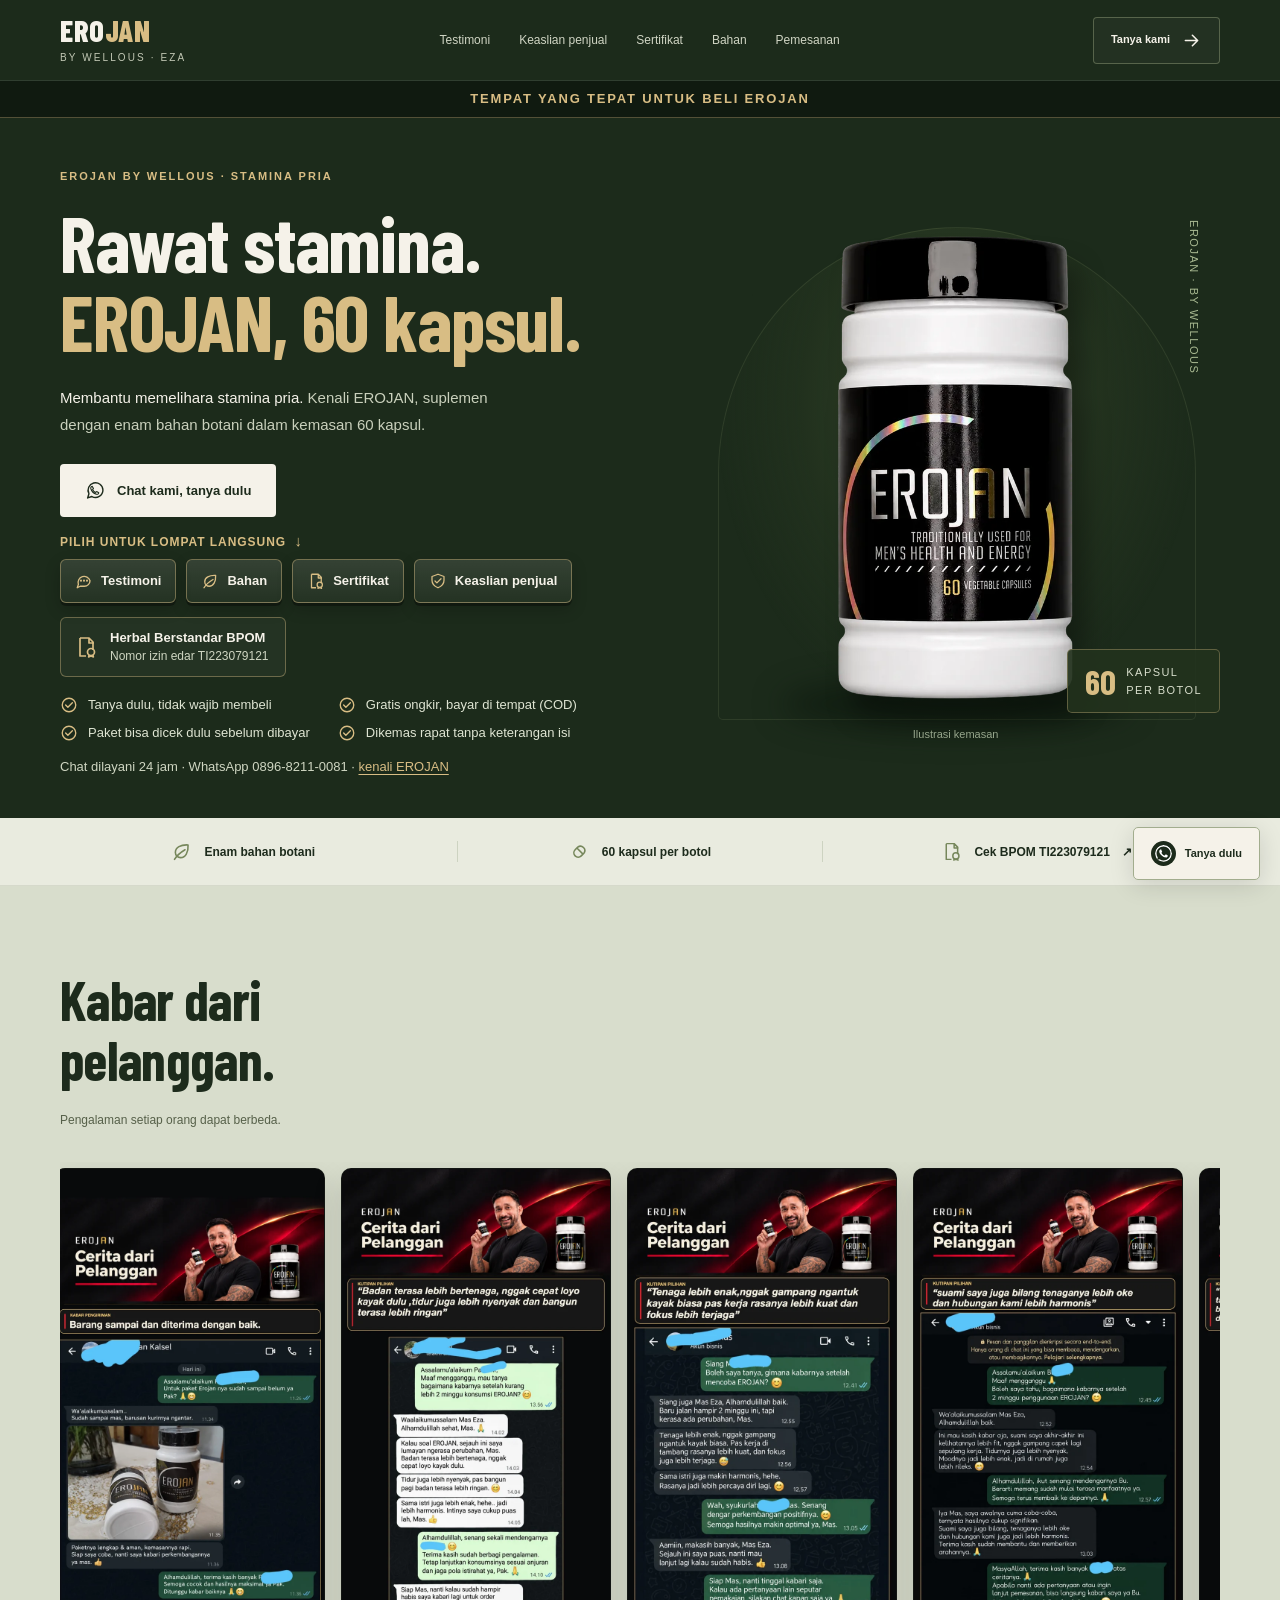
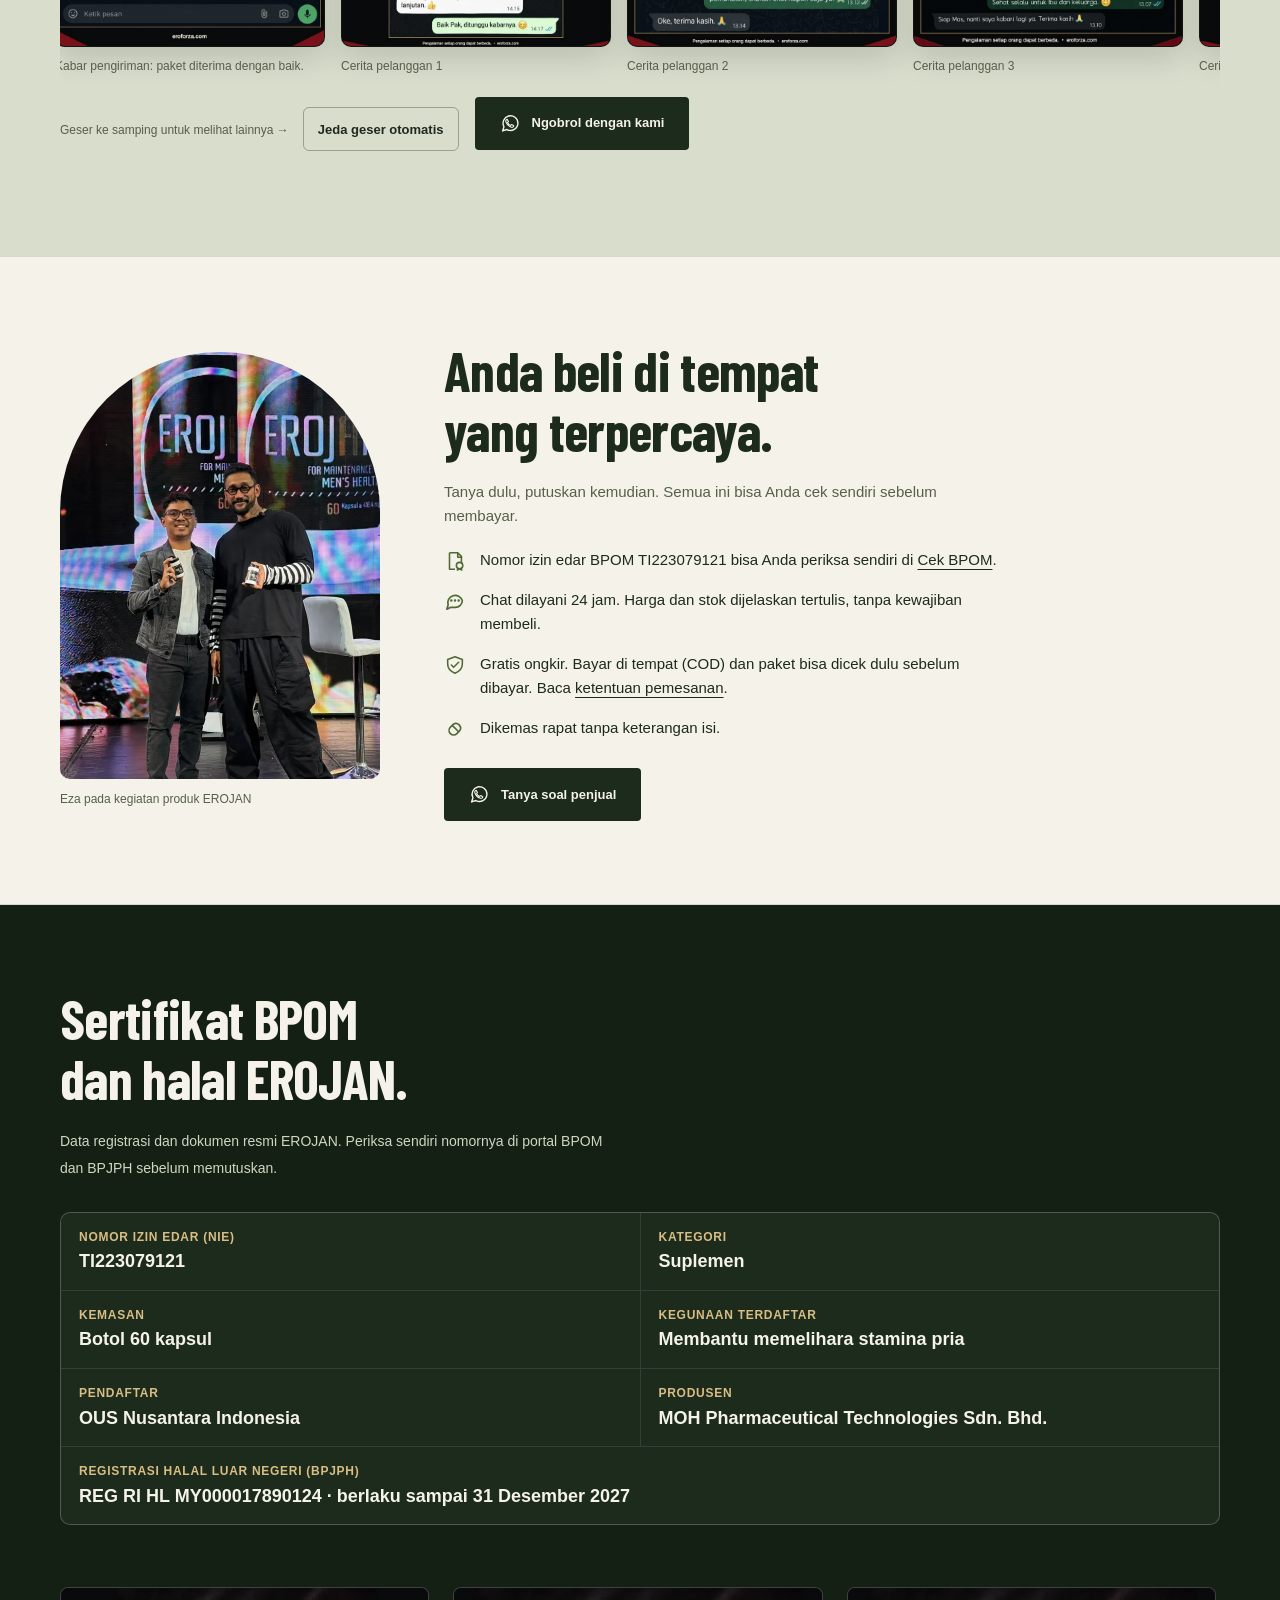
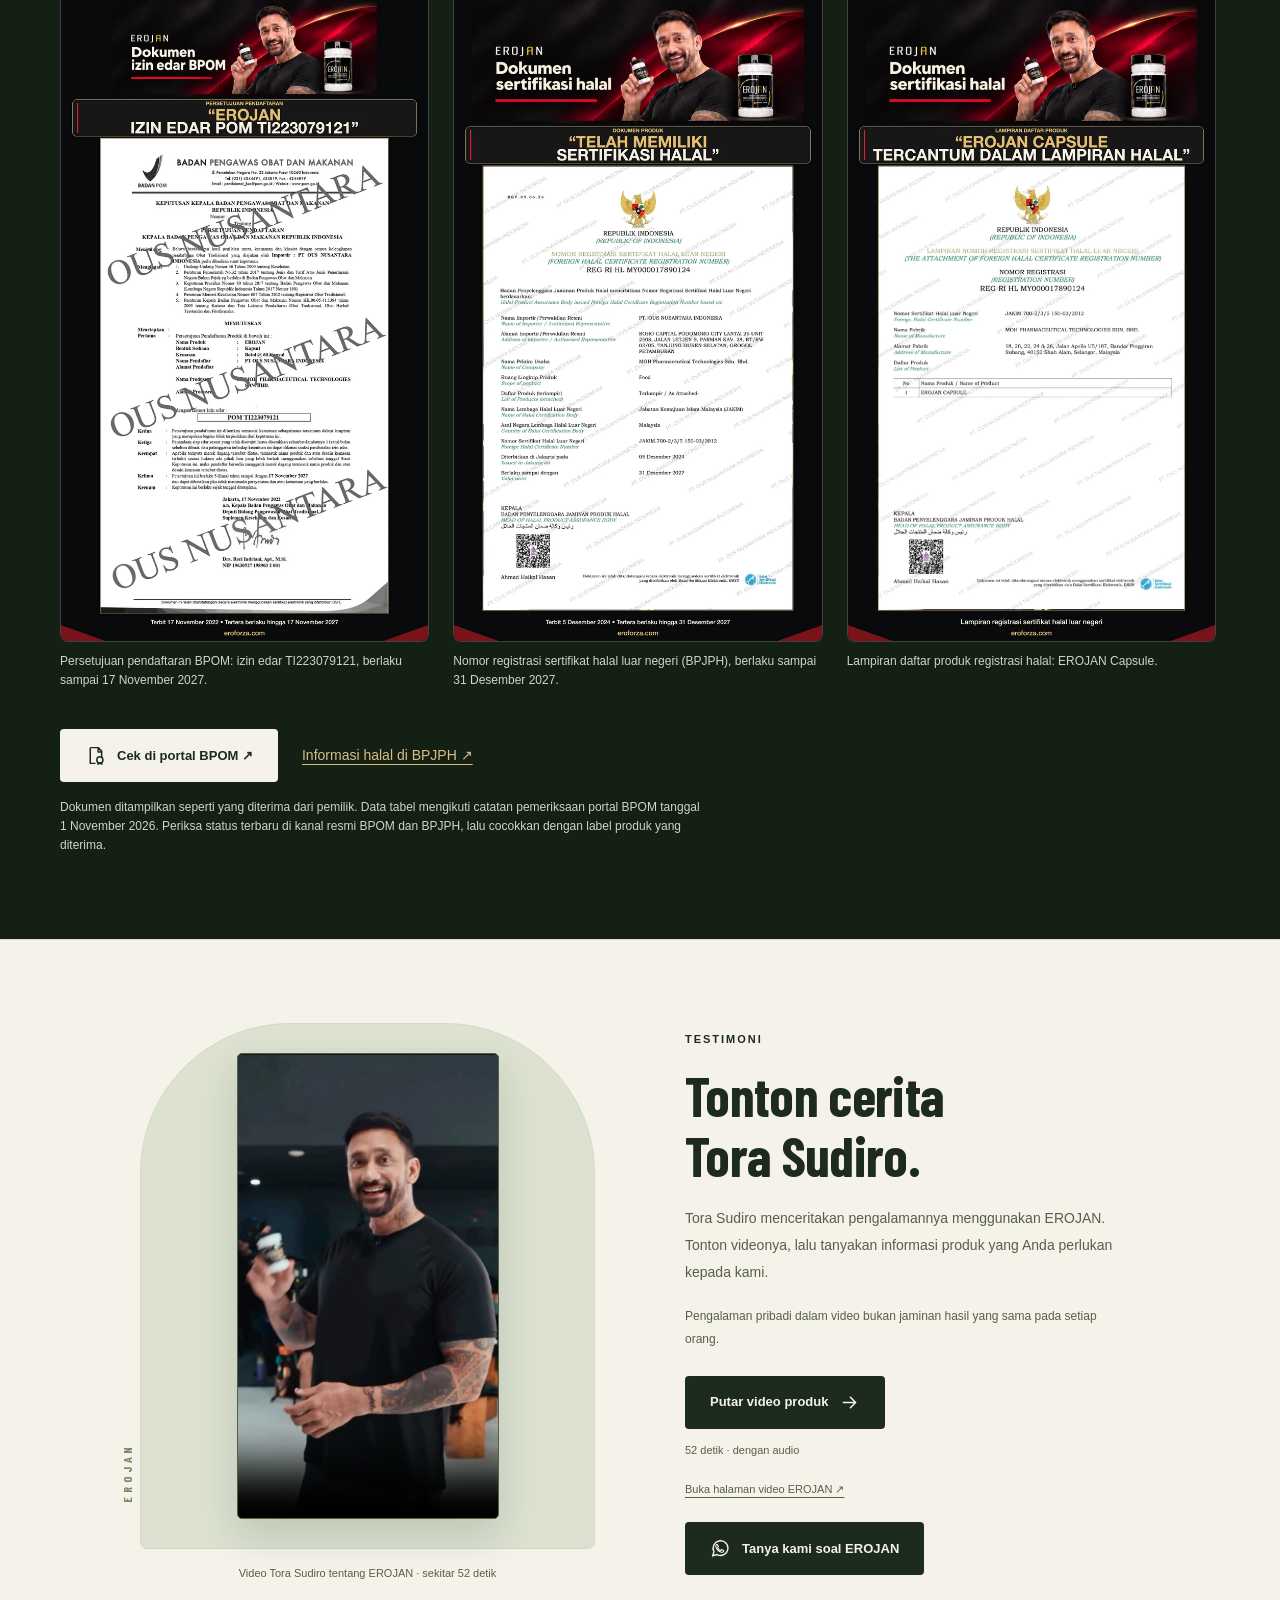
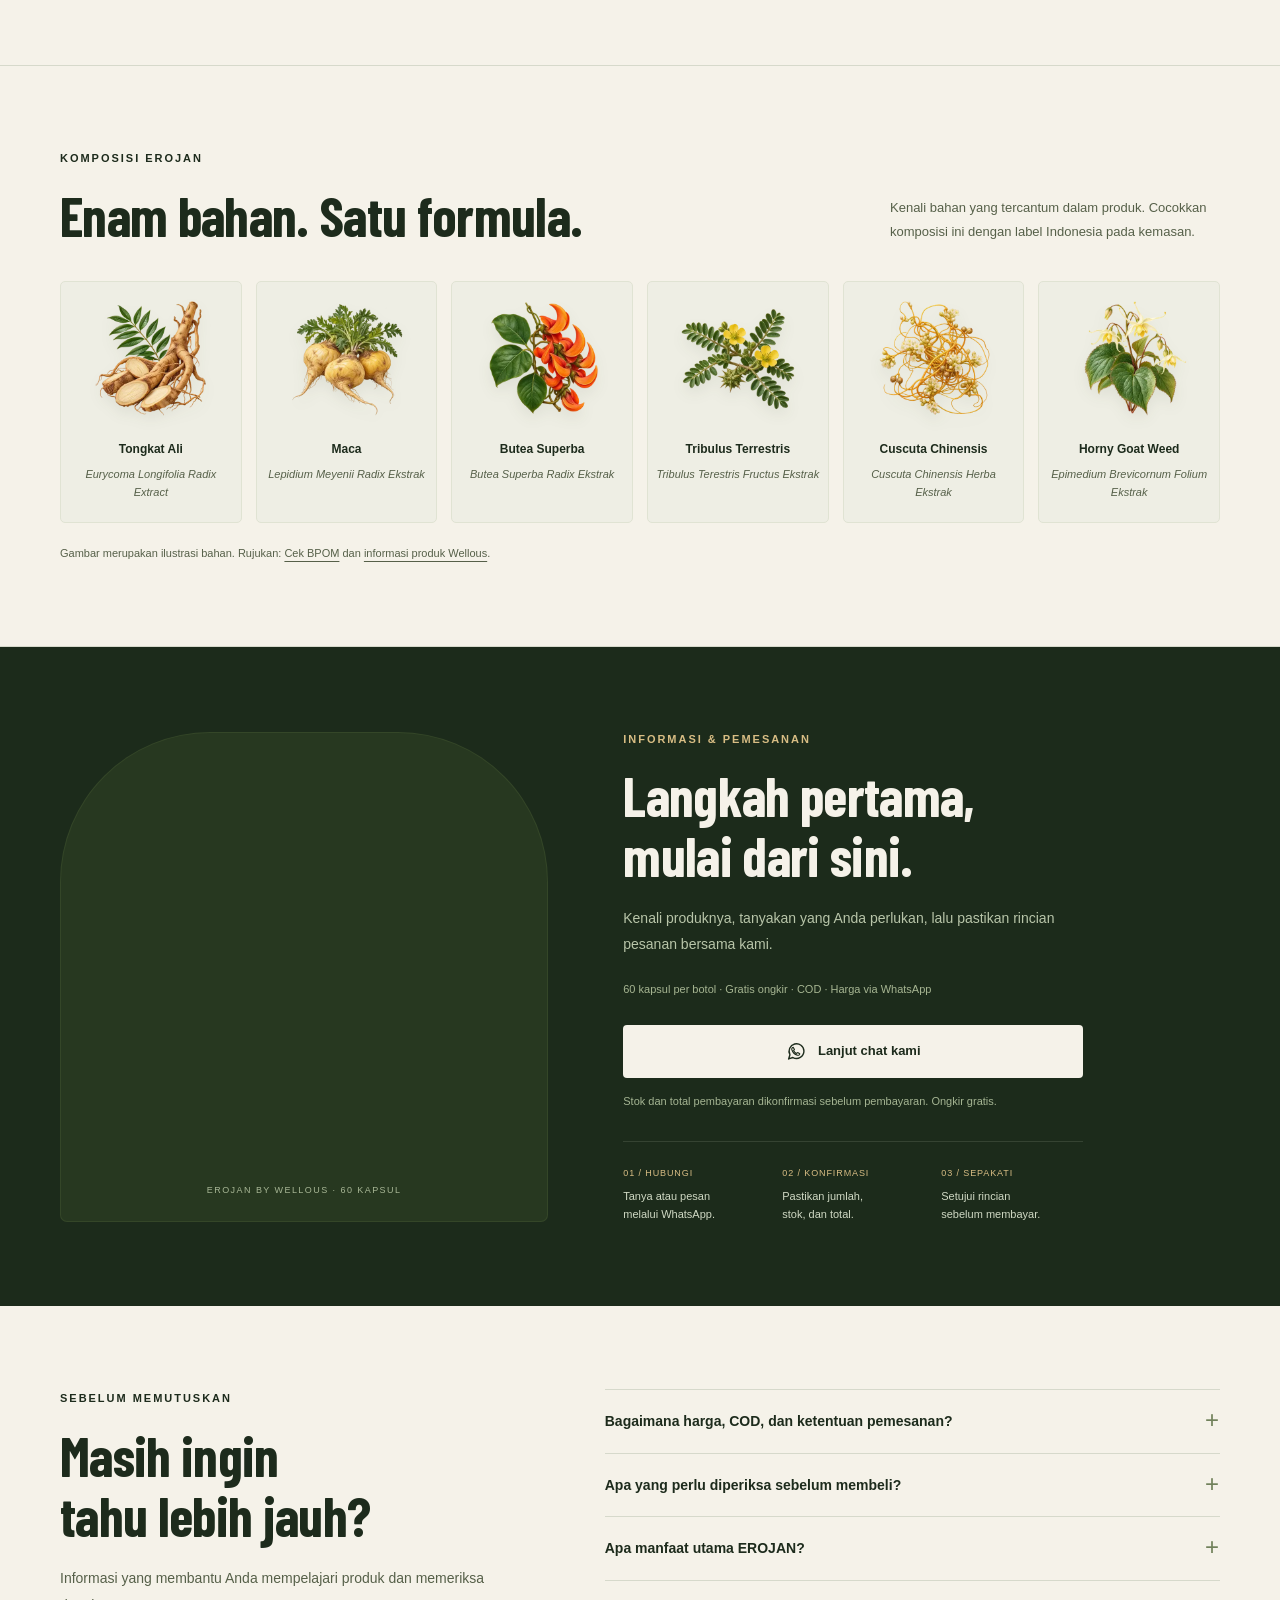
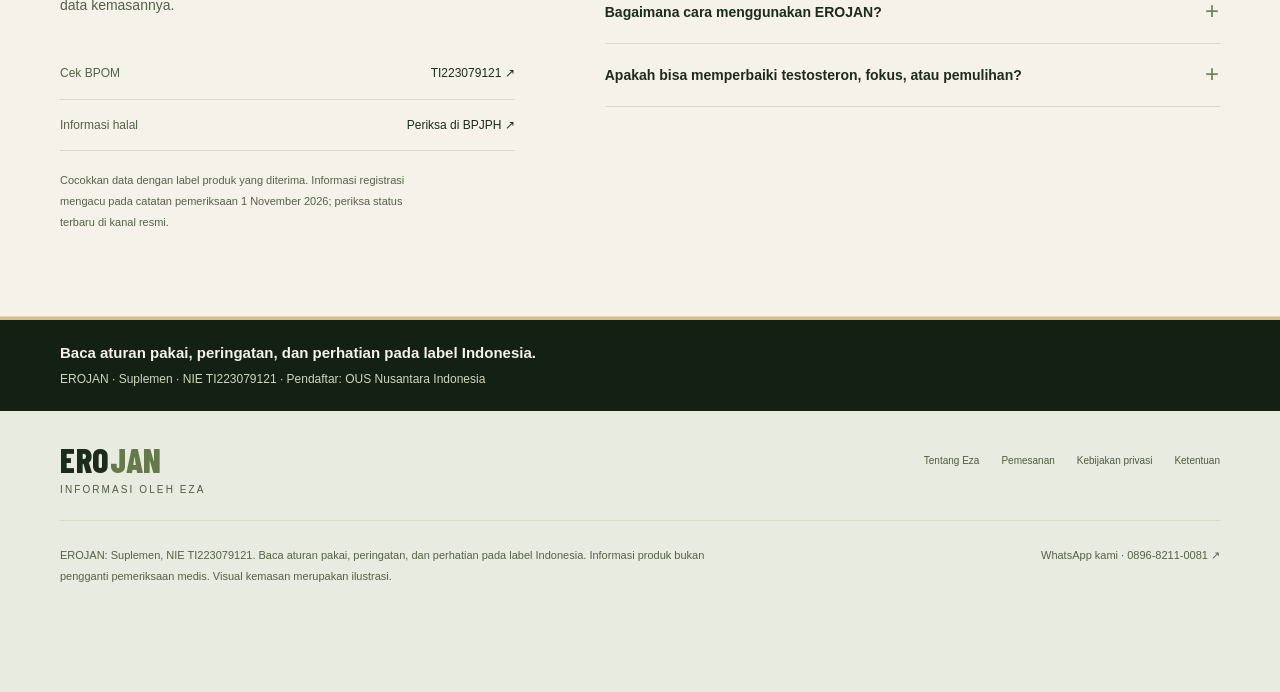
==== commit bcbf3d86: "Tombol WhatsApp membuka di tab yang sama (saran AdCuan); catat akhiran URL Google Ads Co-Authored-By" ====
--- a/index.html
+++ b/index.html
@@ -30,14 +30,14 @@
   <link rel="preload" as="font" type="font/woff2" href="assets/barlow-condensed-800-latin.woff2" crossorigin><link rel="preload" as="font" type="font/woff2" href="assets/barlow-condensed-700-latin.woff2" crossorigin>
   <link rel="preload" as="image" href="assets/erojan-cutout-800.webp" imagesrcset="assets/erojan-cutout-480.webp 480w, assets/erojan-cutout-800.webp 800w, assets/erojan-cutout-1200.webp 1200w" imagesizes="(max-width:720px) 70vw, 520px">
 <script src="assets/site-config.js?v=20261110-conv14" defer></script>
-<script src="assets/measurement-consent.js?v=20261110-conv14" defer></script><script src="assets/wa-ref.js?v=20261112-wa3" defer></script><script src="assets/tracking.js?v=20261113-ac3" defer></script><script src="assets/adcuan.js?v=20261113-ac5" defer></script>
+<script src="assets/measurement-consent.js?v=20261110-conv14" defer></script><script src="assets/wa-ref.js?v=20261112-wa3" defer></script><script src="assets/tracking.js?v=20261113-ac3" defer></script><script src="assets/adcuan.js?v=20261113-ac7" defer></script>
 </head>
 <body>
   <a class="skip-link" href="#konten">Lewati ke konten</a>
   <header class="site-header"><div class="wrap header-inner">
     <a class="brand" href="#atas" aria-label="EROJAN, kembali ke atas">ERO<span>JAN</span><small>BY WELLOUS · EZA</small></a>
     <nav class="main-nav" aria-label="Navigasi utama"><a href="#testimoni">Testimoni</a><a href="#kenapa-eza">Keaslian penjual</a><a href="#sertifikat">Sertifikat</a><a href="#komposisi">Bahan</a><a href="#pemesanan">Pemesanan</a></nav>
-    <a class="button button-outline header-order" href="https://wa.me/6289682110081?text=Halo%2C%20saya%20mau%20tahu%20manfaat%20EROJAN%2060%20kapsul.%20Boleh%20sekalian%20info%20harga%20dan%20stoknya%3F%20Saya%20lihat%20dari%20website%20eroforza.com.%0A%0AAlamat%20pengiriman%20saya%3A%20" target="_blank" rel="noopener noreferrer">Tanya kami <svg class="icon" aria-hidden="true"><use href="assets/erojan-icons.svg#arrow"></use></svg></a>
+    <a class="button button-outline header-order" href="https://wa.me/6289682110081?text=Halo%2C%20saya%20mau%20tahu%20manfaat%20EROJAN%2060%20kapsul.%20Boleh%20sekalian%20info%20harga%20dan%20stoknya%3F%20Saya%20lihat%20dari%20website%20eroforza.com.%0A%0AAlamat%20pengiriman%20saya%3A%20">Tanya kami <svg class="icon" aria-hidden="true"><use href="assets/erojan-icons.svg#arrow"></use></svg></a>
   </div></header>
   <p class="top-notice">Tempat yang tepat untuk beli EROJAN</p>
   <main id="konten">
@@ -48,7 +48,7 @@
         <p class="hero-intro"><strong>Membantu memelihara stamina pria.</strong> Kenali EROJAN, suplemen dengan enam bahan botani dalam kemasan 60 kapsul.</p>
 
 
-        <div class="hero-actions"><a class="button button-light" href="https://wa.me/6289682110081?text=Halo%2C%20saya%20mau%20tahu%20manfaat%20EROJAN%2060%20kapsul.%20Boleh%20sekalian%20info%20harga%20dan%20stoknya%3F%20Saya%20lihat%20dari%20website%20eroforza.com.%0A%0AAlamat%20pengiriman%20saya%3A%20" target="_blank" rel="noopener noreferrer"><svg class="icon" aria-hidden="true"><use href="assets/erojan-icons.svg#chat-phone"></use></svg>Chat kami, tanya dulu</a></div>
+        <div class="hero-actions"><a class="button button-light" href="https://wa.me/6289682110081?text=Halo%2C%20saya%20mau%20tahu%20manfaat%20EROJAN%2060%20kapsul.%20Boleh%20sekalian%20info%20harga%20dan%20stoknya%3F%20Saya%20lihat%20dari%20website%20eroforza.com.%0A%0AAlamat%20pengiriman%20saya%3A%20"><svg class="icon" aria-hidden="true"><use href="assets/erojan-icons.svg#chat-phone"></use></svg>Chat kami, tanya dulu</a></div>
         <p class="hero-jump-label" id="hero-jump-label">Pilih untuk lompat langsung <span class="hero-jump-arrow" aria-hidden="true">↓</span></p>
         <nav class="hero-jump" aria-labelledby="hero-jump-label"><a href="#testimoni"><svg class="icon" aria-hidden="true"><use href="assets/erojan-icons.svg#chat"></use></svg><span>Testimoni</span></a><a href="#komposisi"><svg class="icon" aria-hidden="true"><use href="assets/erojan-icons.svg#leaf"></use></svg><span>Bahan</span></a><a href="#sertifikat"><svg class="icon" aria-hidden="true"><use href="assets/erojan-icons.svg#certificate"></use></svg><span>Sertifikat</span></a><a href="#kenapa-eza"><svg class="icon" aria-hidden="true"><use href="assets/erojan-icons.svg#shield"></use></svg><span>Keaslian penjual</span></a></nav>
         <div class="hero-proof"><svg class="icon" aria-hidden="true"><use href="assets/erojan-icons.svg#certificate"></use></svg><span>Herbal Berstandar BPOM<small>Nomor izin edar TI223079121</small></span></div>
@@ -58,12 +58,12 @@
       <figure class="hero-art"><span class="art-topline" aria-hidden="true">EROJAN · BY WELLOUS</span><img class="hero-bottle" src="assets/erojan-cutout-800.webp" srcset="assets/erojan-cutout-480.webp 480w, assets/erojan-cutout-800.webp 800w, assets/erojan-cutout-1200.webp 1200w" sizes="(max-width:720px) 70vw, 520px" width="1200" height="1310" alt="Ilustrasi kemasan botol EROJAN by Wellous" fetchpriority="high" decoding="async"><div class="art-seal"><strong>60</strong><span>KAPSUL<br>PER BOTOL</span></div><figcaption>Ilustrasi kemasan</figcaption></figure>
     </div></section>
     <section class="fact-bar" aria-label="Fakta singkat produk"><div class="wrap fact-grid"><div><svg class="icon" aria-hidden="true"><use href="assets/erojan-icons.svg#leaf"></use></svg>Enam bahan botani</div><div class="fact-middle"><svg class="icon" aria-hidden="true"><use href="assets/erojan-icons.svg#capsule"></use></svg>60 kapsul per botol</div><a href="#legalitas"><svg class="icon" aria-hidden="true"><use href="assets/erojan-icons.svg#certificate"></use></svg>Cek BPOM TI223079121 <span aria-hidden="true">↗</span></a></div></section>
-    <section class="section kabar" id="kabar" aria-labelledby="kabar-heading"><span id="testimoni"></span><div class="wrap"><div class="kabar-head"><h2 class="section-title" id="kabar-heading">Kabar dari<br>pelanggan.</h2><p class="video-personal-note">Pengalaman setiap orang dapat berbeda.</p></div><ul class="kabar-track" tabindex="0" aria-label="Tangkapan layar chat pelanggan, geser ke samping"><li><figure><a href="assets/testimoni/pengiriman-03-1080.webp" target="_blank" rel="noopener noreferrer" aria-label="Buka tangkapan layar ukuran penuh"><img src="assets/testimoni/pengiriman-03-720.webp" width="720" height="1280" alt="Tangkapan layar chat WhatsApp pelanggan: kabar paket EROJAN sudah sampai" loading="lazy" decoding="async"></a><figcaption>Kabar pengiriman: paket diterima dengan baik.</figcaption></figure></li><li><figure><a href="assets/testimoni/testimoni-06-1080.webp" target="_blank" rel="noopener noreferrer" aria-label="Buka tangkapan layar ukuran penuh"><img src="assets/testimoni/testimoni-06-720.webp" width="720" height="1280" alt="Tangkapan layar chat WhatsApp pelanggan EROJAN, cerita pelanggan 1" loading="lazy" decoding="async"></a><figcaption>Cerita pelanggan 1</figcaption></figure></li><li><figure><a href="assets/testimoni/testimoni-07-1080.webp" target="_blank" rel="noopener noreferrer" aria-label="Buka tangkapan layar ukuran penuh"><img src="assets/testimoni/testimoni-07-720.webp" width="720" height="1280" alt="Tangkapan layar chat WhatsApp pelanggan EROJAN, cerita pelanggan 2" loading="lazy" decoding="async"></a><figcaption>Cerita pelanggan 2</figcaption></figure></li><li><figure><a href="assets/testimoni/testimoni-01-1080.webp" target="_blank" rel="noopener noreferrer" aria-label="Buka tangkapan layar ukuran penuh"><img src="assets/testimoni/testimoni-01-720.webp" width="720" height="1280" alt="Tangkapan layar chat WhatsApp pelanggan EROJAN, cerita pelanggan 3" loading="lazy" decoding="async"></a><figcaption>Cerita pelanggan 3</figcaption></figure></li><li><figure><a href="assets/testimoni/testimoni-05-1080.webp" target="_blank" rel="noopener noreferrer" aria-label="Buka tangkapan layar ukuran penuh"><img src="assets/testimoni/testimoni-05-720.webp" width="720" height="1280" alt="Tangkapan layar chat WhatsApp pelanggan EROJAN, cerita pelanggan 4" loading="lazy" decoding="async"></a><figcaption>Cerita pelanggan 4</figcaption></figure></li></ul><p class="kabar-hint" aria-hidden="true">Geser ke samping untuk melihat lainnya →</p><a class="button button-olive kabar-cta" href="https://wa.me/6289682110081?text=Halo%2C%20saya%20mau%20tahu%20manfaat%20EROJAN%2060%20kapsul.%20Boleh%20sekalian%20info%20harga%20dan%20stoknya%3F%20Saya%20lihat%20dari%20website%20eroforza.com.%0A%0AAlamat%20pengiriman%20saya%3A%20" target="_blank" rel="noopener noreferrer"><svg class="icon" aria-hidden="true"><use href="assets/erojan-icons.svg#chat-phone"></use></svg>Ngobrol dengan kami</a></div></section>
-    <section class="section assurance" id="kenapa-eza" aria-labelledby="assurance-heading"><div class="wrap assurance-grid"><figure class="assurance-photo"><img src="assets/eza-erojan-event-640.webp" width="640" height="1138" alt="Eza pada kegiatan produk EROJAN" loading="lazy" decoding="async"><figcaption>Eza pada kegiatan produk EROJAN</figcaption></figure><div class="assurance-copy"><h2 class="section-title" id="assurance-heading">Anda beli di tempat<br>yang terpercaya.</h2><p class="assurance-lead">Tanya dulu, putuskan kemudian. Semua ini bisa Anda cek sendiri sebelum membayar.</p><ul class="assurance-list"><li><svg class="icon" aria-hidden="true"><use href="assets/erojan-icons.svg#certificate"></use></svg><span>Nomor izin edar BPOM TI223079121 bisa Anda periksa sendiri di <a class="text-link" href="https://cekbpom.pom.go.id/all-produk?query=TI223079121" target="_blank" rel="noopener noreferrer">Cek BPOM</a>.</span></li><li><svg class="icon" aria-hidden="true"><use href="assets/erojan-icons.svg#chat"></use></svg><span>Chat dilayani 24 jam. Harga dan stok dijelaskan tertulis, tanpa kewajiban membeli.</span></li><li><svg class="icon" aria-hidden="true"><use href="assets/erojan-icons.svg#shield"></use></svg><span>Gratis ongkir. Bayar di tempat (COD) dan paket bisa dicek dulu sebelum dibayar. Baca <a class="text-link" href="ketentuan.html">ketentuan pemesanan</a>.</span></li><li><svg class="icon" aria-hidden="true"><use href="assets/erojan-icons.svg#capsule"></use></svg><span>Dikemas rapat tanpa keterangan isi.</span></li></ul><a class="button button-olive" href="https://wa.me/6289682110081?text=Halo%2C%20saya%20mau%20tahu%20manfaat%20EROJAN%2060%20kapsul.%20Boleh%20sekalian%20info%20harga%20dan%20stoknya%3F%20Saya%20lihat%20dari%20website%20eroforza.com.%0A%0AAlamat%20pengiriman%20saya%3A%20" target="_blank" rel="noopener noreferrer"><svg class="icon" aria-hidden="true"><use href="assets/erojan-icons.svg#chat-phone"></use></svg>Tanya soal penjual</a></div></div></section>
+    <section class="section kabar" id="kabar" aria-labelledby="kabar-heading"><span id="testimoni"></span><div class="wrap"><div class="kabar-head"><h2 class="section-title" id="kabar-heading">Kabar dari<br>pelanggan.</h2><p class="video-personal-note">Pengalaman setiap orang dapat berbeda.</p></div><ul class="kabar-track" tabindex="0" aria-label="Tangkapan layar chat pelanggan, geser ke samping"><li><figure><a href="assets/testimoni/pengiriman-03-1080.webp" target="_blank" rel="noopener noreferrer" aria-label="Buka tangkapan layar ukuran penuh"><img src="assets/testimoni/pengiriman-03-720.webp" width="720" height="1280" alt="Tangkapan layar chat WhatsApp pelanggan: kabar paket EROJAN sudah sampai" loading="lazy" decoding="async"></a><figcaption>Kabar pengiriman: paket diterima dengan baik.</figcaption></figure></li><li><figure><a href="assets/testimoni/testimoni-06-1080.webp" target="_blank" rel="noopener noreferrer" aria-label="Buka tangkapan layar ukuran penuh"><img src="assets/testimoni/testimoni-06-720.webp" width="720" height="1280" alt="Tangkapan layar chat WhatsApp pelanggan EROJAN, cerita pelanggan 1" loading="lazy" decoding="async"></a><figcaption>Cerita pelanggan 1</figcaption></figure></li><li><figure><a href="assets/testimoni/testimoni-07-1080.webp" target="_blank" rel="noopener noreferrer" aria-label="Buka tangkapan layar ukuran penuh"><img src="assets/testimoni/testimoni-07-720.webp" width="720" height="1280" alt="Tangkapan layar chat WhatsApp pelanggan EROJAN, cerita pelanggan 2" loading="lazy" decoding="async"></a><figcaption>Cerita pelanggan 2</figcaption></figure></li><li><figure><a href="assets/testimoni/testimoni-01-1080.webp" target="_blank" rel="noopener noreferrer" aria-label="Buka tangkapan layar ukuran penuh"><img src="assets/testimoni/testimoni-01-720.webp" width="720" height="1280" alt="Tangkapan layar chat WhatsApp pelanggan EROJAN, cerita pelanggan 3" loading="lazy" decoding="async"></a><figcaption>Cerita pelanggan 3</figcaption></figure></li><li><figure><a href="assets/testimoni/testimoni-05-1080.webp" target="_blank" rel="noopener noreferrer" aria-label="Buka tangkapan layar ukuran penuh"><img src="assets/testimoni/testimoni-05-720.webp" width="720" height="1280" alt="Tangkapan layar chat WhatsApp pelanggan EROJAN, cerita pelanggan 4" loading="lazy" decoding="async"></a><figcaption>Cerita pelanggan 4</figcaption></figure></li></ul><p class="kabar-hint" aria-hidden="true">Geser ke samping untuk melihat lainnya →</p><a class="button button-olive kabar-cta" href="https://wa.me/6289682110081?text=Halo%2C%20saya%20mau%20tahu%20manfaat%20EROJAN%2060%20kapsul.%20Boleh%20sekalian%20info%20harga%20dan%20stoknya%3F%20Saya%20lihat%20dari%20website%20eroforza.com.%0A%0AAlamat%20pengiriman%20saya%3A%20"><svg class="icon" aria-hidden="true"><use href="assets/erojan-icons.svg#chat-phone"></use></svg>Ngobrol dengan kami</a></div></section>
+    <section class="section assurance" id="kenapa-eza" aria-labelledby="assurance-heading"><div class="wrap assurance-grid"><figure class="assurance-photo"><img src="assets/eza-erojan-event-640.webp" width="640" height="1138" alt="Eza pada kegiatan produk EROJAN" loading="lazy" decoding="async"><figcaption>Eza pada kegiatan produk EROJAN</figcaption></figure><div class="assurance-copy"><h2 class="section-title" id="assurance-heading">Anda beli di tempat<br>yang terpercaya.</h2><p class="assurance-lead">Tanya dulu, putuskan kemudian. Semua ini bisa Anda cek sendiri sebelum membayar.</p><ul class="assurance-list"><li><svg class="icon" aria-hidden="true"><use href="assets/erojan-icons.svg#certificate"></use></svg><span>Nomor izin edar BPOM TI223079121 bisa Anda periksa sendiri di <a class="text-link" href="https://cekbpom.pom.go.id/all-produk?query=TI223079121" target="_blank" rel="noopener noreferrer">Cek BPOM</a>.</span></li><li><svg class="icon" aria-hidden="true"><use href="assets/erojan-icons.svg#chat"></use></svg><span>Chat dilayani 24 jam. Harga dan stok dijelaskan tertulis, tanpa kewajiban membeli.</span></li><li><svg class="icon" aria-hidden="true"><use href="assets/erojan-icons.svg#shield"></use></svg><span>Gratis ongkir. Bayar di tempat (COD) dan paket bisa dicek dulu sebelum dibayar. Baca <a class="text-link" href="ketentuan.html">ketentuan pemesanan</a>.</span></li><li><svg class="icon" aria-hidden="true"><use href="assets/erojan-icons.svg#capsule"></use></svg><span>Dikemas rapat tanpa keterangan isi.</span></li></ul><a class="button button-olive" href="https://wa.me/6289682110081?text=Halo%2C%20saya%20mau%20tahu%20manfaat%20EROJAN%2060%20kapsul.%20Boleh%20sekalian%20info%20harga%20dan%20stoknya%3F%20Saya%20lihat%20dari%20website%20eroforza.com.%0A%0AAlamat%20pengiriman%20saya%3A%20"><svg class="icon" aria-hidden="true"><use href="assets/erojan-icons.svg#chat-phone"></use></svg>Tanya soal penjual</a></div></div></section>
     <section class="section sertifikat" id="sertifikat" aria-labelledby="sertifikat-heading"><div class="wrap"><div class="sertifikat-head"><h2 class="section-title" id="sertifikat-heading">Sertifikat BPOM<br>dan halal EROJAN.</h2><p class="section-intro">Data registrasi dan dokumen resmi EROJAN. Periksa sendiri nomornya di portal BPOM dan BPJPH sebelum memutuskan.</p></div><div class="sertifikat-grid"><dl class="sertifikat-data"><div><dt>Nomor izin edar (NIE)</dt><dd>TI223079121</dd></div><div><dt>Kategori</dt><dd>Suplemen</dd></div><div><dt>Kemasan</dt><dd>Botol 60 kapsul</dd></div><div><dt>Kegunaan terdaftar</dt><dd>Membantu memelihara stamina pria</dd></div><div><dt>Pendaftar</dt><dd>OUS Nusantara Indonesia</dd></div><div><dt>Produsen</dt><dd>MOH Pharmaceutical Technologies Sdn. Bhd.</dd></div><div><dt>Registrasi halal luar negeri (BPJPH)</dt><dd>REG RI HL MY000017890124 · berlaku sampai 31 Desember 2027</dd></div></dl><ul class="sertifikat-gallery" tabindex="0" aria-label="Dokumen sertifikat, geser ke samping"><li><figure><a href="assets/sertifikat/izin-edar-bpom-1440.webp" target="_blank" rel="noopener noreferrer" aria-label="Buka dokumen ukuran penuh"><img src="assets/sertifikat/izin-edar-bpom-720.webp" width="720" height="1280" alt="Dokumen persetujuan pendaftaran BPOM untuk EROJAN dengan nomor izin edar TI223079121" loading="lazy" decoding="async"></a><figcaption>Persetujuan pendaftaran BPOM: izin edar TI223079121, berlaku sampai 17 November 2027.</figcaption></figure></li><li><figure><a href="assets/sertifikat/halal-registrasi-1440.webp" target="_blank" rel="noopener noreferrer" aria-label="Buka dokumen ukuran penuh"><img src="assets/sertifikat/halal-registrasi-720.webp" width="720" height="1280" alt="Dokumen nomor registrasi sertifikat halal luar negeri BPJPH untuk produk EROJAN" loading="lazy" decoding="async"></a><figcaption>Nomor registrasi sertifikat halal luar negeri (BPJPH), berlaku sampai 31 Desember 2027.</figcaption></figure></li><li><figure><a href="assets/sertifikat/halal-lampiran-1440.webp" target="_blank" rel="noopener noreferrer" aria-label="Buka dokumen ukuran penuh"><img src="assets/sertifikat/halal-lampiran-720.webp" width="720" height="1280" alt="Lampiran daftar produk pada registrasi sertifikat halal luar negeri, memuat EROJAN Capsule" loading="lazy" decoding="async"></a><figcaption>Lampiran daftar produk registrasi halal: EROJAN Capsule.</figcaption></figure></li></ul><p class="sertifikat-hint" aria-hidden="true">Ketuk dokumen untuk membuka ukuran penuh.</p></div><div class="sertifikat-actions"><a class="button button-light" href="https://cekbpom.pom.go.id/all-produk?query=TI223079121" target="_blank" rel="noopener noreferrer"><svg class="icon" aria-hidden="true"><use href="assets/erojan-icons.svg#certificate"></use></svg>Cek di portal BPOM ↗</a><a class="text-link sertifikat-halal" href="https://bpjph.halal.go.id/cari/produk-halal-ln?produk=EROJAN" target="_blank" rel="noopener noreferrer">Informasi halal di BPJPH ↗</a></div><p class="sertifikat-note">Dokumen ditampilkan seperti yang diterima dari pemilik. Data tabel mengikuti catatan pemeriksaan portal BPOM tanggal 1 November 2026. Periksa status terbaru di kanal resmi BPOM dan BPJPH, lalu cocokkan dengan label produk yang diterima.</p></div></section>
     <section class="section video-section" id="video" aria-labelledby="video-heading"><div class="wrap video-grid">
       <div class="video-media"><div class="video-stage"><video id="product-video" class="product-video" controls playsinline preload="metadata" width="720" height="1280" poster="assets/video/erojan-tora-sudiro.jpg" aria-label="Video Tora Sudiro tentang EROJAN"><source src="assets/video/erojan-tora-sudiro.mp4" type="video/mp4">Browser Anda tidak mendukung pemutar video. <a href="assets/video/erojan-tora-sudiro.mp4">Buka video EROJAN</a>.</video></div><p class="video-caption">Video Tora Sudiro tentang EROJAN · sekitar 52 detik</p></div>
-      <div class="video-copy"><p class="kicker">TESTIMONI</p><h2 class="section-title" id="video-heading">Tonton cerita<br>Tora Sudiro.</h2><p class="section-intro">Tora Sudiro menceritakan pengalamannya menggunakan EROJAN. Tonton videonya, lalu tanyakan informasi produk yang Anda perlukan kepada kami.</p><p class="video-personal-note">Pengalaman pribadi dalam video bukan jaminan hasil yang sama pada setiap orang.</p><button id="video-play" class="button button-olive" type="button" aria-controls="product-video" aria-pressed="false"><span>Putar video produk</span><svg class="icon" aria-hidden="true"><use href="assets/erojan-icons.svg#arrow"></use></svg></button><small class="play-note" id="video-status" role="status" aria-live="polite">52 detik · dengan audio</small><p class="source-note"><a class="text-link" href="video.html">Buka halaman video EROJAN ↗</a></p><a class="button button-olive video-cta" href="https://wa.me/6289682110081?text=Halo%2C%20saya%20mau%20tahu%20manfaat%20EROJAN%2060%20kapsul.%20Boleh%20sekalian%20info%20harga%20dan%20stoknya%3F%20Saya%20lihat%20dari%20website%20eroforza.com.%0A%0AAlamat%20pengiriman%20saya%3A%20" target="_blank" rel="noopener noreferrer"><svg class="icon" aria-hidden="true"><use href="assets/erojan-icons.svg#chat-phone"></use></svg>Tanya kami soal EROJAN</a></div>
+      <div class="video-copy"><p class="kicker">TESTIMONI</p><h2 class="section-title" id="video-heading">Tonton cerita<br>Tora Sudiro.</h2><p class="section-intro">Tora Sudiro menceritakan pengalamannya menggunakan EROJAN. Tonton videonya, lalu tanyakan informasi produk yang Anda perlukan kepada kami.</p><p class="video-personal-note">Pengalaman pribadi dalam video bukan jaminan hasil yang sama pada setiap orang.</p><button id="video-play" class="button button-olive" type="button" aria-controls="product-video" aria-pressed="false"><span>Putar video produk</span><svg class="icon" aria-hidden="true"><use href="assets/erojan-icons.svg#arrow"></use></svg></button><small class="play-note" id="video-status" role="status" aria-live="polite">52 detik · dengan audio</small><p class="source-note"><a class="text-link" href="video.html">Buka halaman video EROJAN ↗</a></p><a class="button button-olive video-cta" href="https://wa.me/6289682110081?text=Halo%2C%20saya%20mau%20tahu%20manfaat%20EROJAN%2060%20kapsul.%20Boleh%20sekalian%20info%20harga%20dan%20stoknya%3F%20Saya%20lihat%20dari%20website%20eroforza.com.%0A%0AAlamat%20pengiriman%20saya%3A%20"><svg class="icon" aria-hidden="true"><use href="assets/erojan-icons.svg#chat-phone"></use></svg>Tanya kami soal EROJAN</a></div>
     </div></section>
     <section class="section ingredients" id="komposisi" aria-labelledby="ingredients-heading"><div class="wrap"><div class="section-topline"><div><p class="kicker">KOMPOSISI EROJAN</p><h2 class="section-title" id="ingredients-heading">Enam bahan. Satu formula.</h2></div><p>Kenali bahan yang tercantum dalam produk. Cocokkan komposisi ini dengan label Indonesia pada kemasan.</p></div><div class="ingredient-grid">
       <article class="ingredient"><img src="assets/botanical/tongkat-ali-360.webp" width="480" height="480" alt="Ilustrasi Tongkat Ali" loading="lazy" decoding="async"><h3>Tongkat Ali</h3><p>Eurycoma Longifolia Radix Extract</p></article>
@@ -73,12 +73,12 @@
       <article class="ingredient"><img src="assets/botanical/cuscuta-chinensis-360.webp" width="480" height="480" alt="Ilustrasi Cuscuta Chinensis" loading="lazy" decoding="async"><h3>Cuscuta Chinensis</h3><p>Cuscuta Chinensis Herba Ekstrak</p></article>
       <article class="ingredient"><img src="assets/botanical/horny-goat-weed-360.webp" width="480" height="480" alt="Ilustrasi Horny Goat Weed" loading="lazy" decoding="async"><h3>Horny Goat Weed</h3><p>Epimedium Brevicornum Folium Ekstrak</p></article>
     </div><p class="source-note">Gambar merupakan ilustrasi bahan. Rujukan: <a class="text-link" href="https://cekbpom.pom.go.id/all-produk?query=TI223079121" target="_blank" rel="noopener noreferrer">Cek BPOM</a> dan <a class="text-link" href="https://www.wellous.com/product/erojan/" target="_blank" rel="noopener noreferrer">informasi produk Wellous</a>.</p></div></section>
-    <section class="section order-section" id="pemesanan" aria-labelledby="order-heading"><div class="wrap order-card"><div class="order-visual"><img src="assets/erojan-cutout-800.webp" srcset="assets/erojan-cutout-480.webp 480w, assets/erojan-cutout-800.webp 800w, assets/erojan-cutout-1200.webp 1200w" sizes="(max-width:720px) 70vw, 420px" width="1200" height="1310" alt="Ilustrasi botol EROJAN berisi 60 kapsul" loading="lazy" decoding="async"><span class="order-visual-note">EROJAN BY WELLOUS · 60 KAPSUL</span></div><div class="order-copy"><p class="kicker gold">INFORMASI & PEMESANAN</p><h2 class="section-title" id="order-heading">Langkah pertama,<br>mulai dari sini.</h2><p>Kenali produknya, tanyakan yang Anda perlukan, lalu pastikan rincian pesanan bersama kami.</p><div class="order-includes">60 kapsul per botol · Gratis ongkir · COD · Harga via WhatsApp</div><a class="button button-light order-button" href="https://wa.me/6289682110081?text=Halo%2C%20saya%20mau%20tahu%20manfaat%20EROJAN%2060%20kapsul.%20Boleh%20sekalian%20info%20harga%20dan%20stoknya%3F%20Saya%20lihat%20dari%20website%20eroforza.com.%0A%0AAlamat%20pengiriman%20saya%3A%20" target="_blank" rel="noopener noreferrer"><svg class="icon" aria-hidden="true"><use href="assets/erojan-icons.svg#chat-phone"></use></svg>Lanjut chat kami</a><p class="order-footnote">Stok dan total pembayaran dikonfirmasi sebelum pembayaran. Ongkir gratis.</p><div class="order-steps" aria-label="Alur pemesanan"><div><span>01 / HUBUNGI</span><strong>Tanya atau pesan<br>melalui WhatsApp.</strong></div><div><span>02 / KONFIRMASI</span><strong>Pastikan jumlah,<br>stok, dan total.</strong></div><div><span>03 / SEPAKATI</span><strong>Setujui rincian<br>sebelum membayar.</strong></div></div></div></div></section>
+    <section class="section order-section" id="pemesanan" aria-labelledby="order-heading"><div class="wrap order-card"><div class="order-visual"><img src="assets/erojan-cutout-800.webp" srcset="assets/erojan-cutout-480.webp 480w, assets/erojan-cutout-800.webp 800w, assets/erojan-cutout-1200.webp 1200w" sizes="(max-width:720px) 70vw, 420px" width="1200" height="1310" alt="Ilustrasi botol EROJAN berisi 60 kapsul" loading="lazy" decoding="async"><span class="order-visual-note">EROJAN BY WELLOUS · 60 KAPSUL</span></div><div class="order-copy"><p class="kicker gold">INFORMASI & PEMESANAN</p><h2 class="section-title" id="order-heading">Langkah pertama,<br>mulai dari sini.</h2><p>Kenali produknya, tanyakan yang Anda perlukan, lalu pastikan rincian pesanan bersama kami.</p><div class="order-includes">60 kapsul per botol · Gratis ongkir · COD · Harga via WhatsApp</div><a class="button button-light order-button" href="https://wa.me/6289682110081?text=Halo%2C%20saya%20mau%20tahu%20manfaat%20EROJAN%2060%20kapsul.%20Boleh%20sekalian%20info%20harga%20dan%20stoknya%3F%20Saya%20lihat%20dari%20website%20eroforza.com.%0A%0AAlamat%20pengiriman%20saya%3A%20"><svg class="icon" aria-hidden="true"><use href="assets/erojan-icons.svg#chat-phone"></use></svg>Lanjut chat kami</a><p class="order-footnote">Stok dan total pembayaran dikonfirmasi sebelum pembayaran. Ongkir gratis.</p><div class="order-steps" aria-label="Alur pemesanan"><div><span>01 / HUBUNGI</span><strong>Tanya atau pesan<br>melalui WhatsApp.</strong></div><div><span>02 / KONFIRMASI</span><strong>Pastikan jumlah,<br>stok, dan total.</strong></div><div><span>03 / SEPAKATI</span><strong>Setujui rincian<br>sebelum membayar.</strong></div></div></div></div></section>
     <section class="section" id="legalitas" aria-labelledby="faq-heading"><div class="wrap info-grid"><div><p class="kicker">SEBELUM MEMUTUSKAN</p><h2 class="section-title" id="faq-heading">Masih ingin<br>tahu lebih jauh?</h2><p class="section-intro">Informasi yang membantu Anda mempelajari produk dan memeriksa data kemasannya.</p><div class="registry-links"><a href="https://cekbpom.pom.go.id/all-produk?query=TI223079121" target="_blank" rel="noopener noreferrer"><span>Cek BPOM</span><strong>TI223079121 ↗</strong></a><a href="https://bpjph.halal.go.id/cari/produk-halal-ln?produk=EROJAN" target="_blank" rel="noopener noreferrer"><span>Informasi halal</span><strong>Periksa di BPJPH ↗</strong></a></div><p class="registry-caption">Cocokkan data dengan label produk yang diterima. Informasi registrasi mengacu pada catatan pemeriksaan 1 November 2026; periksa status terbaru di kanal resmi.</p></div><div class="faq-list" id="faq"><details id="ketentuan-pemesanan"><summary>Bagaimana harga, COD, dan ketentuan pemesanan?</summary><p>Hubungi kami melalui WhatsApp untuk informasi harga dan stok. Ongkir gratis, pembayaran bisa di tempat (COD), dan paket bisa dicek dulu sebelum dibayar. Pastikan rincian dan total pembayaran disepakati secara tertulis sebelum membayar. <a class="text-link" href="pemesanan.html">Baca panduan pemesanan</a> dan <a class="text-link" href="ketentuan.html">ketentuan lengkap</a>.</p></details><details><summary>Apa yang perlu diperiksa sebelum membeli?</summary><p>Periksa kemasan, segel, label, nomor izin edar, komposisi, kode produksi, serta kedaluwarsa. Cocokkan identitas produk dengan kanal resmi dan minta rincian pesanan tertulis dari kami.</p></details><details><summary>Apa manfaat utama EROJAN?</summary><p>EROJAN merupakan suplemen dengan kegunaan membantu memelihara stamina pria. Ikuti aturan pakai, peringatan, dan perhatian pada label Indonesia.</p></details><details><summary>Bagaimana cara menggunakan EROJAN?</summary><p>Ikuti aturan pakai pada label Indonesia. Jangan melebihi aturan pakai. Jika memiliki kondisi medis atau sedang menggunakan obat lain, tanyakan kepada dokter atau apoteker sebelum menggunakan produk.</p></details><details><summary>Apakah bisa memperbaiki testosteron, fokus, atau pemulihan?</summary><p>Bukti spesifik produk dalam materi yang diperiksa belum cukup untuk menjanjikan perbaikan testosteron, peningkatan fokus, atau percepatan pemulihan tubuh. Keluhan yang menetap perlu dinilai oleh tenaga kesehatan.</p></details></div></div></section>
   <aside class="usage-notice" aria-label="Aturan pakai dan peringatan"><div class="wrap"><strong>Baca aturan pakai, peringatan, dan perhatian pada label Indonesia.</strong><span>EROJAN · Suplemen · NIE TI223079121 · Pendaftar: OUS Nusantara Indonesia</span></div></aside>
   </main>
-  <footer class="footer" id="kontak-eza"><div class="wrap"><div class="footer-top"><a class="brand" href="#atas" aria-label="EROJAN kembali ke atas">ERO<span>JAN</span><small>INFORMASI OLEH EZA</small></a><nav class="footer-links" aria-label="Informasi pengelola"><a href="tentang.html">Tentang Eza</a><a href="pemesanan.html">Pemesanan</a><a href="kebijakan-privasi.html">Kebijakan privasi</a><a href="ketentuan.html">Ketentuan</a></nav></div><div class="footer-copy"><p>EROJAN: Suplemen, NIE TI223079121. Baca aturan pakai, peringatan, dan perhatian pada label Indonesia. Informasi produk bukan pengganti pemeriksaan medis. Visual kemasan merupakan ilustrasi.</p><a href="https://wa.me/6289682110081?text=Halo%2C%20saya%20mau%20tahu%20manfaat%20EROJAN%2060%20kapsul.%20Boleh%20sekalian%20info%20harga%20dan%20stoknya%3F%20Saya%20lihat%20dari%20website%20eroforza.com.%0A%0AAlamat%20pengiriman%20saya%3A%20" target="_blank" rel="noopener noreferrer">WhatsApp kami · 0896-8211-0081 ↗</a></div></div></footer>
-  <a class="contact-float" id="waFloat" href="https://wa.me/6289682110081?text=Halo%2C%20saya%20mau%20tahu%20manfaat%20EROJAN%2060%20kapsul.%20Boleh%20sekalian%20info%20harga%20dan%20stoknya%3F%20Saya%20lihat%20dari%20website%20eroforza.com.%0A%0AAlamat%20pengiriman%20saya%3A%20" target="_blank" rel="noopener noreferrer"><img src="assets/whatsapp.svg" width="21" height="21" alt="">Tanya dulu</a>
-  <div class="mobile-order" aria-label="Informasi dan pemesanan WhatsApp"><span>Tanya EROJAN<small>Gratis ongkir · COD</small></span><a class="button button-olive" href="https://wa.me/6289682110081?text=Halo%2C%20saya%20mau%20tahu%20manfaat%20EROJAN%2060%20kapsul.%20Boleh%20sekalian%20info%20harga%20dan%20stoknya%3F%20Saya%20lihat%20dari%20website%20eroforza.com.%0A%0AAlamat%20pengiriman%20saya%3A%20" target="_blank" rel="noopener noreferrer">Tanya dulu <span aria-hidden="true">↗</span></a></div>
+  <footer class="footer" id="kontak-eza"><div class="wrap"><div class="footer-top"><a class="brand" href="#atas" aria-label="EROJAN kembali ke atas">ERO<span>JAN</span><small>INFORMASI OLEH EZA</small></a><nav class="footer-links" aria-label="Informasi pengelola"><a href="tentang.html">Tentang Eza</a><a href="pemesanan.html">Pemesanan</a><a href="kebijakan-privasi.html">Kebijakan privasi</a><a href="ketentuan.html">Ketentuan</a></nav></div><div class="footer-copy"><p>EROJAN: Suplemen, NIE TI223079121. Baca aturan pakai, peringatan, dan perhatian pada label Indonesia. Informasi produk bukan pengganti pemeriksaan medis. Visual kemasan merupakan ilustrasi.</p><a href="https://wa.me/6289682110081?text=Halo%2C%20saya%20mau%20tahu%20manfaat%20EROJAN%2060%20kapsul.%20Boleh%20sekalian%20info%20harga%20dan%20stoknya%3F%20Saya%20lihat%20dari%20website%20eroforza.com.%0A%0AAlamat%20pengiriman%20saya%3A%20">WhatsApp kami · 0896-8211-0081 ↗</a></div></div></footer>
+  <a class="contact-float" id="waFloat" href="https://wa.me/6289682110081?text=Halo%2C%20saya%20mau%20tahu%20manfaat%20EROJAN%2060%20kapsul.%20Boleh%20sekalian%20info%20harga%20dan%20stoknya%3F%20Saya%20lihat%20dari%20website%20eroforza.com.%0A%0AAlamat%20pengiriman%20saya%3A%20"><img src="assets/whatsapp.svg" width="21" height="21" alt="">Tanya dulu</a>
+  <div class="mobile-order" aria-label="Informasi dan pemesanan WhatsApp"><span>Tanya EROJAN<small>Gratis ongkir · COD</small></span><a class="button button-olive" href="https://wa.me/6289682110081?text=Halo%2C%20saya%20mau%20tahu%20manfaat%20EROJAN%2060%20kapsul.%20Boleh%20sekalian%20info%20harga%20dan%20stoknya%3F%20Saya%20lihat%20dari%20website%20eroforza.com.%0A%0AAlamat%20pengiriman%20saya%3A%20">Tanya dulu <span aria-hidden="true">↗</span></a></div>
 </body>
 </html>
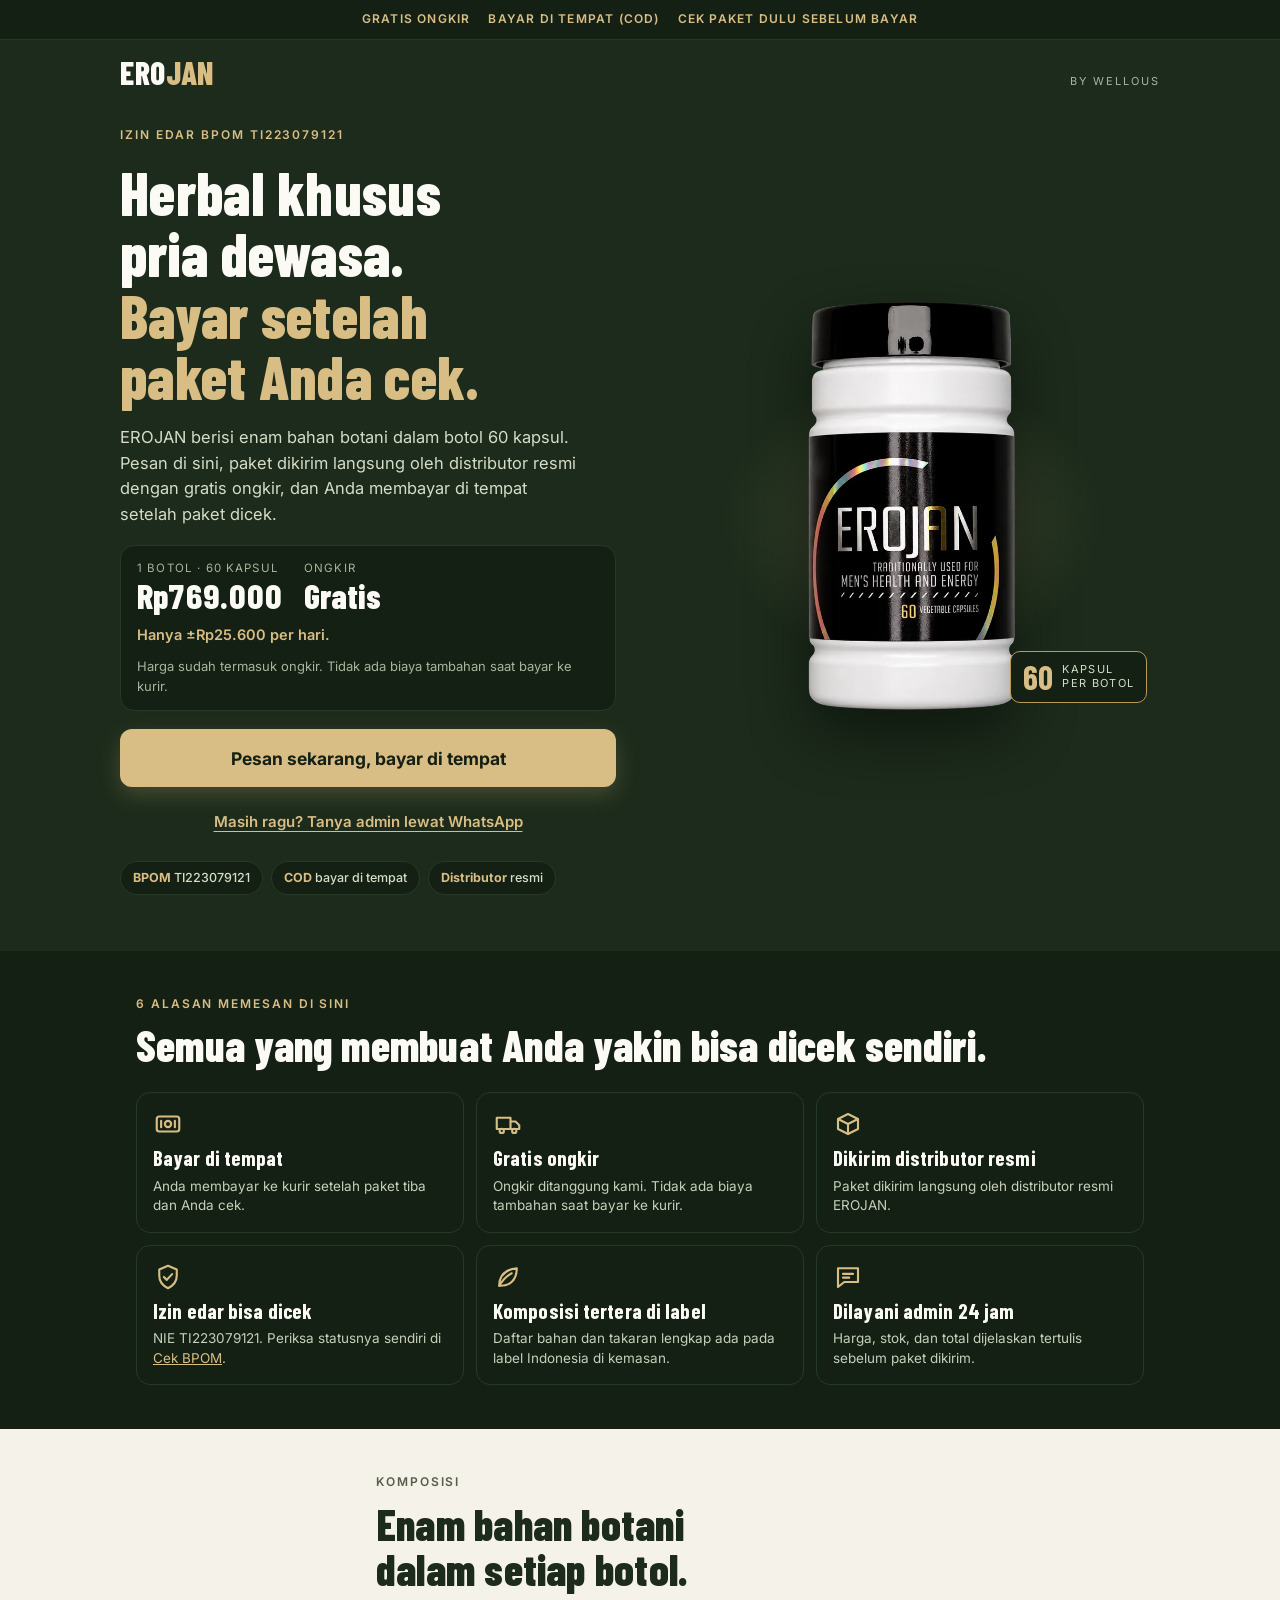
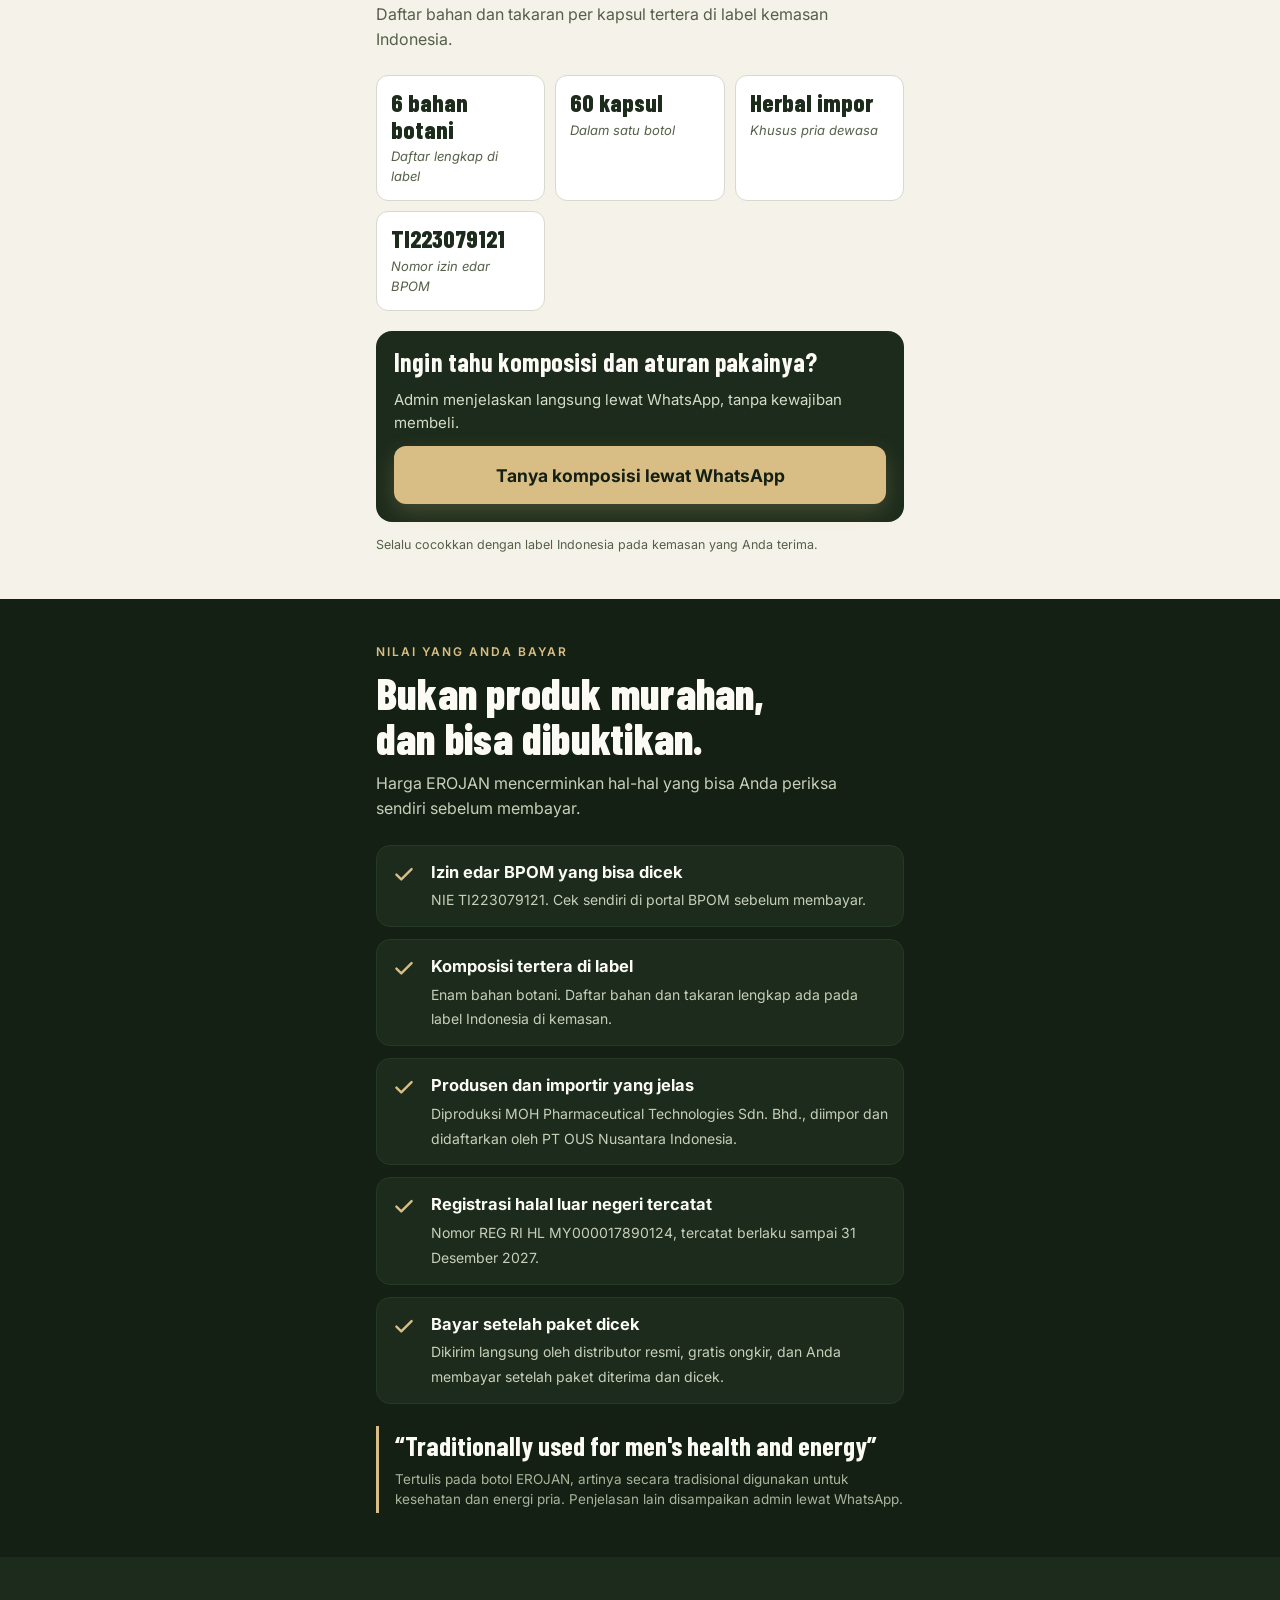
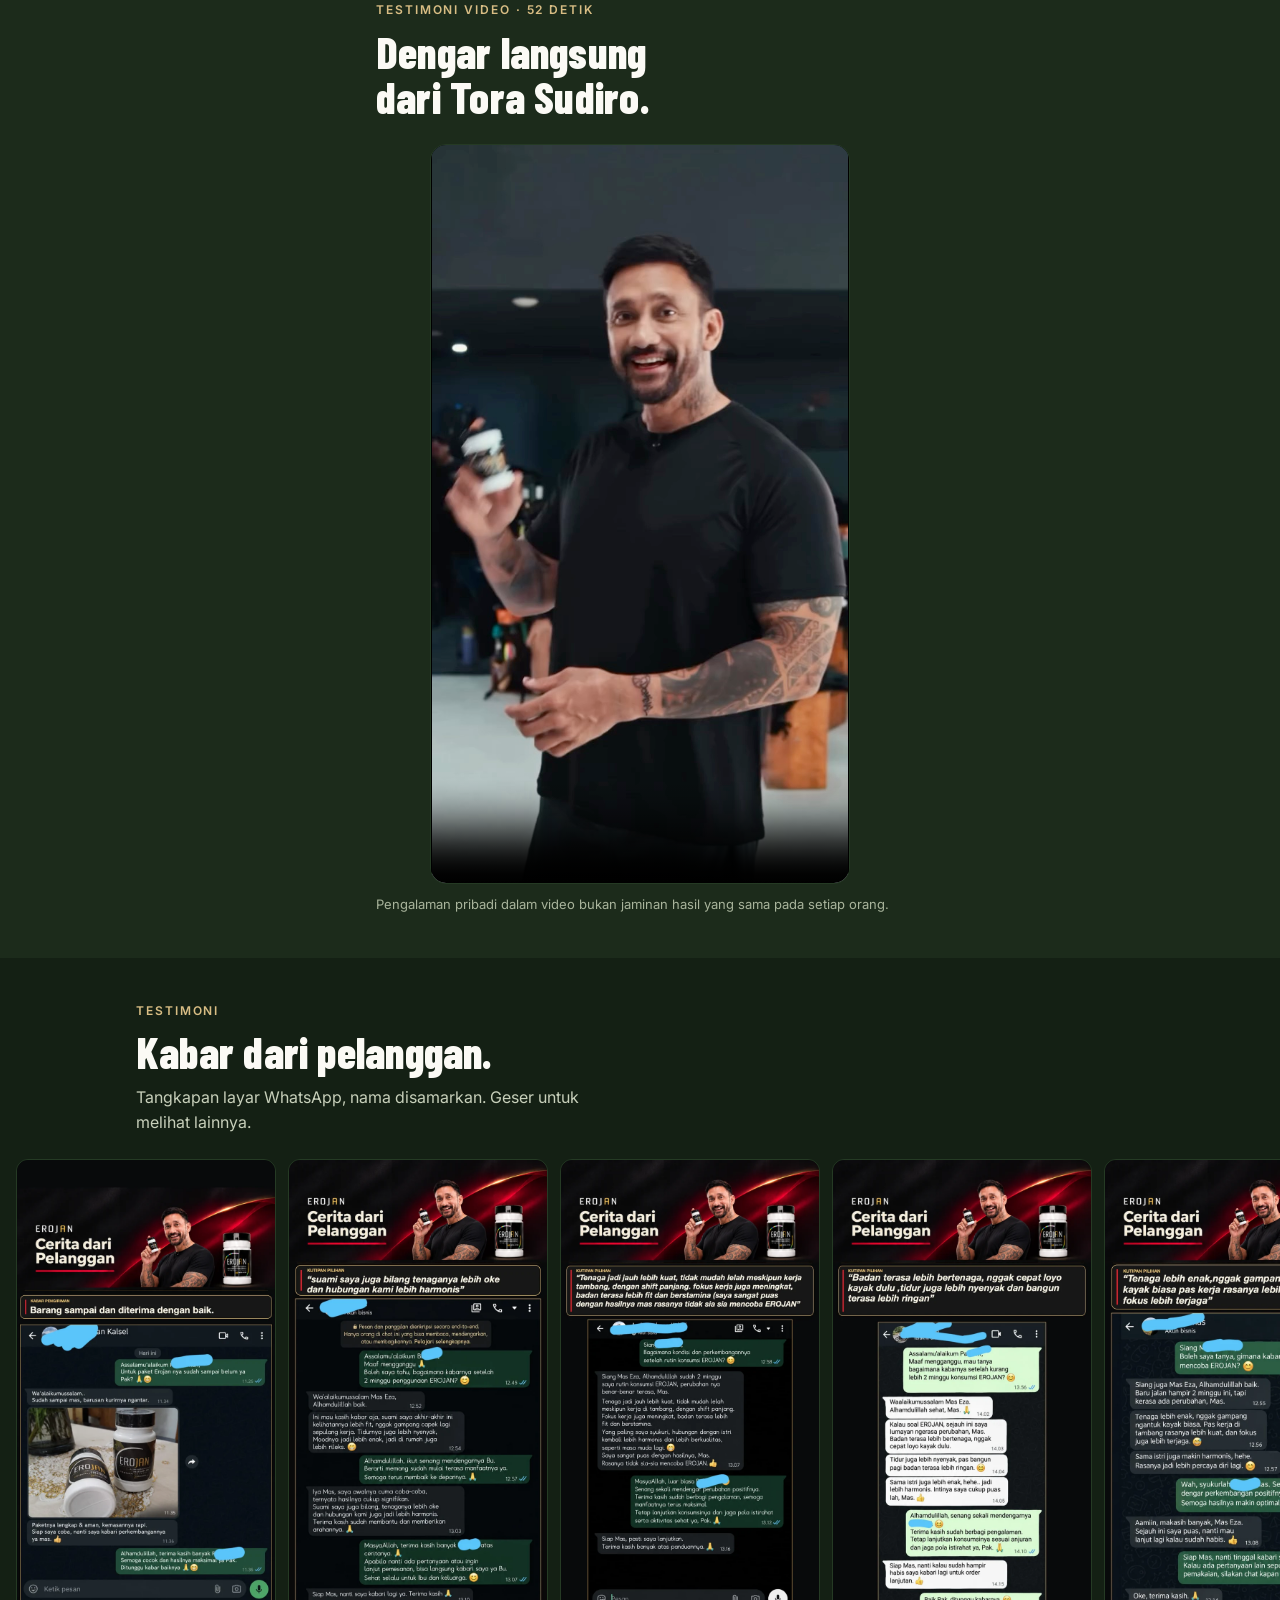
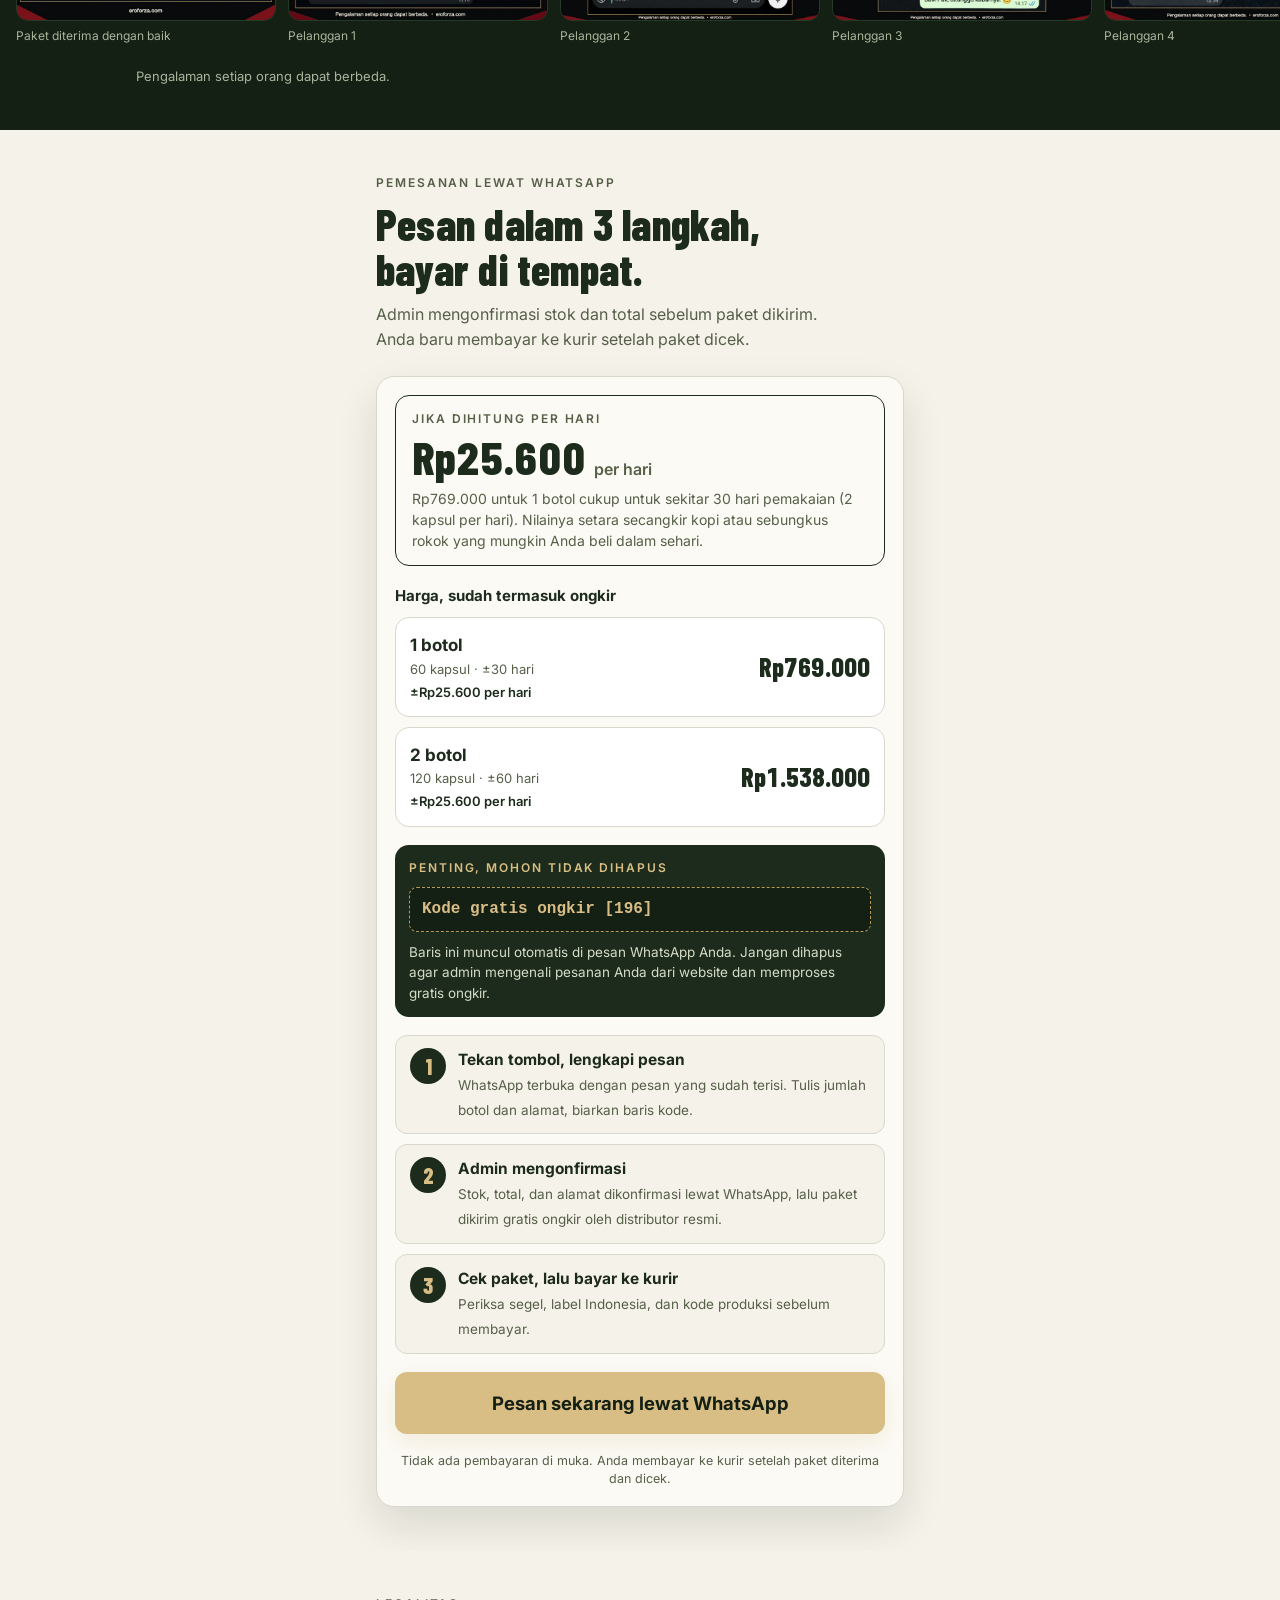
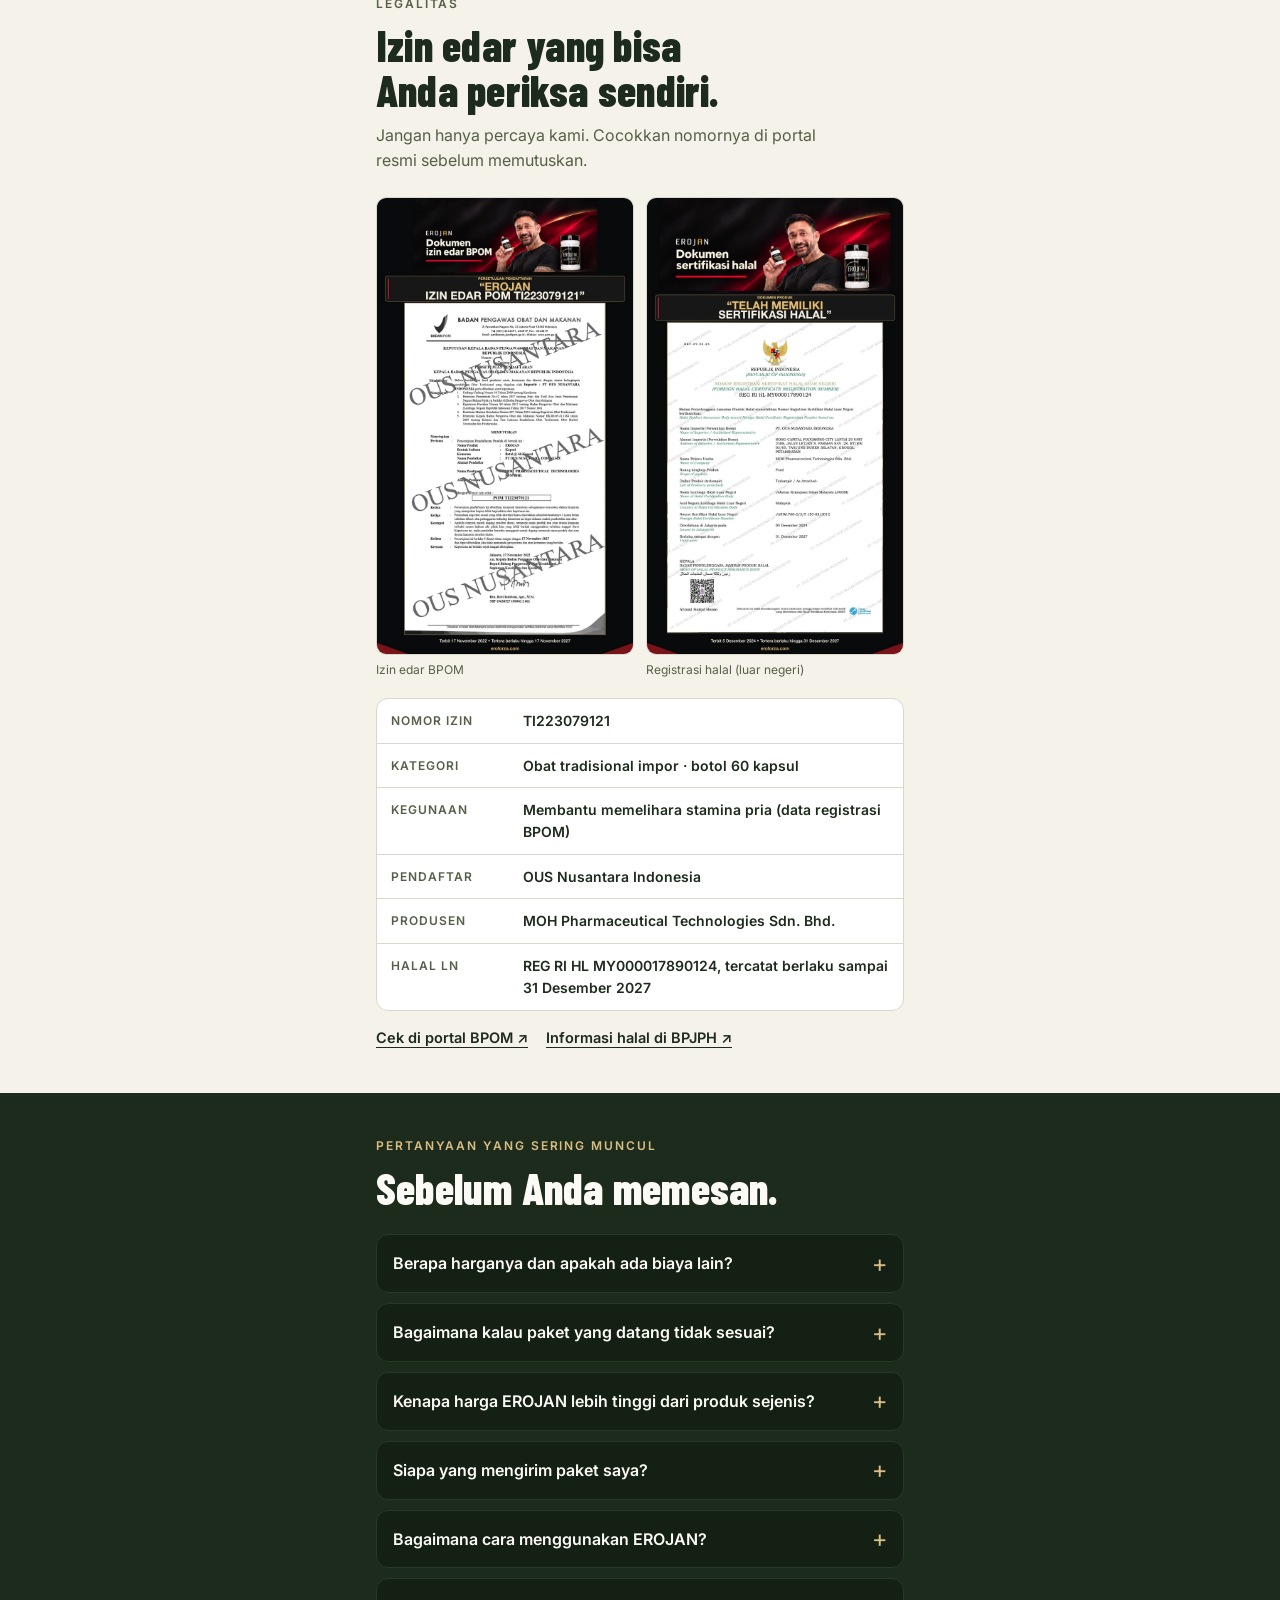
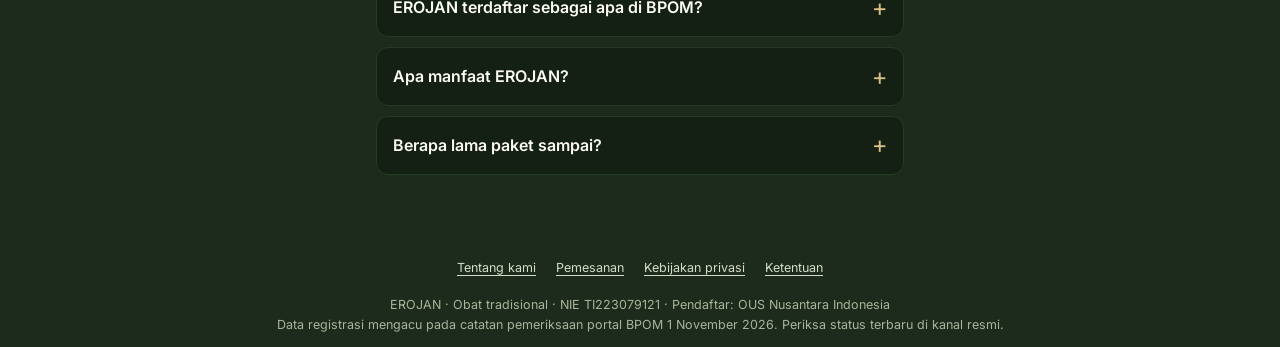
==== commit a42a0b7f: "Beranda eroforza.com memakai tampilan baru (LP /erojan/3), tambah tautan footer privasi dan ketentua" ====
--- a/index.html
+++ b/index.html
@@ -1,84 +1,453 @@
 <!doctype html>
 <html lang="id">
 <head>
-  <meta charset="utf-8">
-  <meta name="viewport" content="width=device-width, initial-scale=1, viewport-fit=cover">
-  <meta name="theme-color" content="#111410">
-  <meta name="robots" content="index,follow,max-image-preview:large,max-video-preview:-1">
-  <title>EROJAN by Wellous | Informasi Produk &amp; Pemesanan</title>
-  <meta name="description" content="EROJAN by Wellous untuk membantu memelihara stamina pria. Kenali komposisi, tonton video Tora Sudiro, dan tanyakan informasi melalui WhatsApp kami.">
-  <link rel="canonical" href="https://eroforza.com/">
-  <link rel="icon" type="image/svg+xml" href="favicon.svg">
-  <meta property="og:type" content="product">
-  <meta property="og:locale" content="id_ID">
-  <meta property="og:site_name" content="EROJAN by Eza">
-  <meta property="og:title" content="EROJAN by Wellous | Informasi Produk &amp; Pemesanan">
-  <meta property="og:description" content="EROJAN by Wellous untuk membantu memelihara stamina pria. Kenali komposisi, tonton video Tora Sudiro, dan tanyakan informasi melalui WhatsApp kami.">
-  <meta property="og:url" content="https://eroforza.com/">
-  <meta property="og:image" content="https://eroforza.com/assets/erojan-bottle.webp">
-  <meta property="og:image:type" content="image/webp">
-  <meta property="og:image:alt" content="Botol EROJAN by Wellous, 60 kapsul">
-  <meta name="twitter:card" content="summary_large_image">
-  <meta name="twitter:title" content="EROJAN by Wellous | Informasi Produk &amp; Pemesanan">
-  <meta name="twitter:description" content="EROJAN by Wellous untuk membantu memelihara stamina pria. Kenali komposisi, tonton video Tora Sudiro, dan tanyakan informasi melalui WhatsApp kami.">
-  <meta name="twitter:image" content="https://eroforza.com/assets/erojan-bottle.webp">
-  <script type="application/ld+json">{"@context":"https://schema.org","@graph":[{"@type":"WebSite","@id":"https://eroforza.com/#website","url":"https://eroforza.com/","name":"Eroforza — Informasi EROJAN oleh Eza","inLanguage":"id-ID","publisher":{"@id":"https://eroforza.com/tentang.html#eza"}},{"@type":"WebPage","@id":"https://eroforza.com/#webpage","url":"https://eroforza.com/","name":"EROJAN by Wellous | Informasi Produk & Pemesanan","isPartOf":{"@id":"https://eroforza.com/#website"},"about":{"@type":"Thing","name":"EROJAN by Wellous"},"inLanguage":"id-ID","video":{"@id":"https://eroforza.com/video.html#video"}},{"@type":"Person","@id":"https://eroforza.com/tentang.html#eza","name":"Eza","url":"https://eroforza.com/tentang.html","contactPoint":{"@type":"ContactPoint","telephone":"+62-896-8211-0081","contactType":"Informasi produk dan pemesanan","availableLanguage":"Indonesian"}},{"@type":"VideoObject","@id":"https://eroforza.com/video.html#video","name":"Video Tora Sudiro tentang EROJAN","description":"Video pengalaman pribadi Tora Sudiro mengenai EROJAN. Pengalaman dalam video bukan jaminan hasil yang sama.","thumbnailUrl":["https://eroforza.com/assets/video/erojan-tora-sudiro.jpg"],"uploadDate":"2026-10-27","duration":"PT52.034S","contentUrl":"https://eroforza.com/assets/video/erojan-tora-sudiro.mp4","inLanguage":"id-ID"},{"@type":"FAQPage","@id":"https://eroforza.com/#faq","inLanguage":"id-ID","isPartOf":{"@id":"https://eroforza.com/#webpage"},"mainEntity":[{"@type":"Question","name":"Bagaimana harga, COD, dan ketentuan pemesanan?","acceptedAnswer":{"@type":"Answer","text":"Hubungi kami melalui WhatsApp untuk informasi harga dan stok. Ongkir gratis, pembayaran bisa di tempat (COD), dan paket bisa dicek dulu sebelum dibayar. Pastikan rincian dan total pembayaran disepakati secara tertulis sebelum membayar. Baca panduan pemesanan dan ketentuan lengkap."}},{"@type":"Question","name":"Apa yang perlu diperiksa sebelum membeli?","acceptedAnswer":{"@type":"Answer","text":"Periksa kemasan, segel, label, nomor izin edar, komposisi, kode produksi, serta kedaluwarsa. Cocokkan identitas produk dengan kanal resmi dan minta rincian pesanan tertulis dari kami."}},{"@type":"Question","name":"Apa manfaat utama EROJAN?","acceptedAnswer":{"@type":"Answer","text":"EROJAN merupakan suplemen dengan kegunaan membantu memelihara stamina pria. Ikuti aturan pakai, peringatan, dan perhatian pada label Indonesia."}},{"@type":"Question","name":"Bagaimana cara menggunakan EROJAN?","acceptedAnswer":{"@type":"Answer","text":"Ikuti aturan pakai pada label Indonesia. Jangan melebihi aturan pakai. Jika memiliki kondisi medis atau sedang menggunakan obat lain, tanyakan kepada dokter atau apoteker sebelum menggunakan produk."}},{"@type":"Question","name":"Apakah bisa memperbaiki testosteron, fokus, atau pemulihan?","acceptedAnswer":{"@type":"Answer","text":"Bukti spesifik produk dalam materi yang diperiksa belum cukup untuk menjanjikan perbaikan testosteron, peningkatan fokus, atau percepatan pemulihan tubuh. Keluhan yang menetap perlu dinilai oleh tenaga kesehatan."}}]},{"@type":"Product","@id":"https://eroforza.com/#product","name":"EROJAN by Wellous","url":"https://eroforza.com/","brand":{"@type":"Brand","name":"Wellous"},"category":"Suplemen","description":"EROJAN adalah suplemen dengan kegunaan membantu memelihara stamina pria, kemasan botol 60 kapsul. Ikuti aturan pakai, peringatan, dan perhatian pada label Indonesia.","image":["https://eroforza.com/assets/erojan-bottle.webp"],"inLanguage":"id-ID","additionalProperty":[{"@type":"PropertyValue","name":"Nomor izin edar BPOM","value":"TI223079121"},{"@type":"PropertyValue","name":"Kemasan","value":"Botol 60 kapsul"}],"subjectOf":{"@id":"https://eroforza.com/video.html#video"}}]}</script>
+<meta charset="utf-8">
+<meta name="viewport" content="width=device-width, initial-scale=1, viewport-fit=cover">
+<meta name="theme-color" content="#142014">
+<meta name="robots" content="index,follow,max-image-preview:large,max-video-preview:-1">
+<link rel="canonical" href="https://eroforza.com/">
+<title>EROJAN by Wellous | Informasi Produk &amp; Pemesanan</title>
+<meta name="description" content="EROJAN by Wellous, herbal khusus pria dewasa. NIE BPOM TI223079121. Kenali enam bahan botani, lihat testimoni, dan pesan lewat WhatsApp. Gratis ongkir, bayar di tempat.">
+<link rel="icon" type="image/svg+xml" href="/favicon.svg">
+<meta property="og:type" content="product">
+<meta property="og:locale" content="id_ID">
+<meta property="og:site_name" content="EROJAN by Eza">
+<meta property="og:url" content="https://eroforza.com/">
+<meta property="og:title" content="EROJAN by Wellous | Informasi Produk &amp; Pemesanan">
+<meta property="og:description" content="EROJAN by Wellous, herbal khusus pria dewasa. NIE BPOM TI223079121. Kenali enam bahan botani, lihat testimoni, dan pesan lewat WhatsApp. Gratis ongkir, bayar di tempat.">
+<meta property="og:image" content="https://eroforza.com/assets/erojan-bottle.webp">
+<meta name="twitter:card" content="summary_large_image">
 <meta name="google-site-verification" content="LZf1OjLO3q_eCAP7fV5XMHIH5XS_ttx4I5mtoyTkKA8" />
-<link rel="stylesheet" href="assets/redesign.css?v=20261110-conv14">
-<script src="assets/redesign.js?v=20261110-conv14" defer></script>
+<script type="application/ld+json">{"@context":"https://schema.org","@graph":[{"@type":"WebSite","@id":"https://eroforza.com/#website","url":"https://eroforza.com/","name":"Eroforza — Informasi EROJAN oleh Eza","inLanguage":"id-ID","publisher":{"@id":"https://eroforza.com/tentang.html#eza"}},{"@type":"WebPage","@id":"https://eroforza.com/#webpage","url":"https://eroforza.com/","name":"EROJAN by Wellous | Informasi Produk & Pemesanan","isPartOf":{"@id":"https://eroforza.com/#website"},"about":{"@type":"Thing","name":"EROJAN by Wellous"},"inLanguage":"id-ID","video":{"@id":"https://eroforza.com/video.html#video"}},{"@type":"Person","@id":"https://eroforza.com/tentang.html#eza","name":"Eza","url":"https://eroforza.com/tentang.html","contactPoint":{"@type":"ContactPoint","telephone":"+62-896-8211-0081","contactType":"Informasi produk dan pemesanan","availableLanguage":"Indonesian"}},{"@type":"VideoObject","@id":"https://eroforza.com/video.html#video","name":"Video Tora Sudiro tentang EROJAN","description":"Video pengalaman pribadi Tora Sudiro mengenai EROJAN. Pengalaman dalam video bukan jaminan hasil yang sama.","thumbnailUrl":["https://eroforza.com/assets/video/erojan-tora-sudiro.jpg"],"uploadDate":"2026-10-27","duration":"PT52.034S","contentUrl":"https://eroforza.com/assets/video/erojan-tora-sudiro.mp4","inLanguage":"id-ID"},{"@type":"Product","@id":"https://eroforza.com/#product","name":"EROJAN by Wellous","url":"https://eroforza.com/","brand":{"@type":"Brand","name":"Wellous"},"category":"Suplemen","description":"EROJAN adalah suplemen dengan kegunaan membantu memelihara stamina pria, kemasan botol 60 kapsul. Ikuti aturan pakai, peringatan, dan perhatian pada label Indonesia.","image":["https://eroforza.com/assets/erojan-bottle.webp"],"inLanguage":"id-ID","additionalProperty":[{"@type":"PropertyValue","name":"Nomor izin edar BPOM","value":"TI223079121"},{"@type":"PropertyValue","name":"Kemasan","value":"Botol 60 kapsul"}],"subjectOf":{"@id":"https://eroforza.com/video.html#video"}}]}</script>
 <link rel="preconnect" href="https://www.googletagmanager.com" crossorigin><link rel="preconnect" href="https://www.google-analytics.com" crossorigin>
-  <link rel="preload" as="font" type="font/woff2" href="assets/barlow-condensed-800-latin.woff2" crossorigin><link rel="preload" as="font" type="font/woff2" href="assets/barlow-condensed-700-latin.woff2" crossorigin>
-  <link rel="preload" as="image" href="assets/erojan-cutout-800.webp" imagesrcset="assets/erojan-cutout-480.webp 480w, assets/erojan-cutout-800.webp 800w, assets/erojan-cutout-1200.webp 1200w" imagesizes="(max-width:720px) 70vw, 520px">
-<script src="assets/site-config.js?v=20261110-conv14" defer></script>
-<script src="assets/measurement-consent.js?v=20261110-conv14" defer></script><script src="assets/wa-ref.js?v=20261112-wa3" defer></script><script src="assets/tracking.js?v=20261113-ac3" defer></script><script src="assets/adcuan.js?v=20261113-ac7" defer></script>
+<link rel="preconnect" href="https://fonts.googleapis.com"><link rel="preconnect" href="https://fonts.gstatic.com" crossorigin>
+<link rel="stylesheet" href="https://fonts.googleapis.com/css2?family=Inter:wght@400;500;600;700&display=swap">
+<link rel="preload" as="font" type="font/woff2" href="/assets/barlow-condensed-800-latin.woff2" crossorigin><link rel="preload" as="font" type="font/woff2" href="/assets/barlow-condensed-700-latin.woff2" crossorigin>
+<link rel="preload" as="image" href="/assets/erojan-cutout-800.webp" imagesrcset="/assets/erojan-cutout-800.webp 800w, /assets/erojan-cutout-1200.webp 1200w" imagesizes="(min-width:860px) 420px, 78vw">
+<style>
+html{-webkit-text-size-adjust:100%}
+body{margin:0}
+img{max-width:100%}
+[hidden]{display:none!important}
+:root{padding-top:env(safe-area-inset-top,0px)}
+@font-face{font-family:'Barlow Condensed';font-weight:700;font-style:normal;font-display:swap;src:url(/assets/barlow-condensed-700-latin.woff2) format('woff2')}
+@font-face{font-family:'Barlow Condensed';font-weight:800;font-style:normal;font-display:swap;src:url(/assets/barlow-condensed-800-latin.woff2) format('woff2')}
+
+/* Layout: kolom tunggal mobile-first. Urutan: harga + CTA -> jaminan -> bukti -> form pesan -> legalitas -> FAQ.
+   Merek dipertahankan dari LP lama: hijau zaitun tua + emas + kertas krem. */
+:root{
+  --olive:#1c2b1b; --olive-deep:#142014; --olive-soft:#253a24;
+  --gold:#d8bd84; --gold-deep:#b99a55;
+  --paper:#f5f2e9; --ink:#1d2b1c; --muted:#566049; --line:#d6d9cb; --sage:#d8ddcc;
+  --white:#fbfaf5; --err:#a8261d; --ok:#25613a;
+  --f-display:'Barlow Condensed','Arial Narrow',Impact,sans-serif;
+  --f-body:'Inter',system-ui,-apple-system,'Segoe UI',Roboto,sans-serif;
+  color-scheme:light;
+}
+*{box-sizing:border-box}
+html{scroll-behavior:smooth}
+body{background:var(--olive);color:var(--white);font-family:var(--f-body);font-size:16px;line-height:1.55;
+  padding-left:max(16px,env(safe-area-inset-left,0px));padding-right:max(16px,env(safe-area-inset-right,0px));
+  padding-block:0 calc(88px + env(safe-area-inset-bottom,0px))}
+@media (prefers-reduced-motion:reduce){html{scroll-behavior:auto}}
+a{color:inherit}
+.wrap{max-width:560px;margin-inline:auto}
+.band{margin-inline:calc(-1 * max(16px,env(safe-area-inset-left,0px)))}
+h1,h2,h3{font-family:var(--f-display);font-weight:800;line-height:1.02;margin:0;text-wrap:balance;letter-spacing:.005em}
+h1{font-size:clamp(40px,11.5vw,60px)}
+h2{font-size:clamp(32px,8.6vw,44px)}
+h3{font-size:24px;font-weight:700}
+p{margin:0}
+.eyebrow{font-size:12px;font-weight:600;letter-spacing:.16em;text-transform:uppercase;color:var(--gold)}
+:focus-visible{outline:3px solid var(--gold);outline-offset:3px;border-radius:6px}
+
+/* strip atas */
+.strip{background:var(--olive-deep);border-bottom:1px solid var(--olive-soft);color:var(--gold);font-size:12px;font-weight:600;
+  letter-spacing:.1em;text-transform:uppercase;text-align:center;padding:10px 16px;display:flex;flex-wrap:wrap;justify-content:center;gap:4px 18px;
+  padding-left:max(16px,env(safe-area-inset-left,0px));padding-right:max(16px,env(safe-area-inset-right,0px))}
+.strip span{white-space:nowrap}
+.pad{padding-inline:max(16px,env(safe-area-inset-left,0px))}
+.hero-copy{display:grid;gap:18px;align-content:start}
+header.top{display:flex;align-items:baseline;justify-content:space-between;padding-block:16px 6px}
+.logo{font-family:var(--f-display);font-weight:800;font-size:32px;letter-spacing:.02em;line-height:1}
+.logo b{color:var(--gold);font-weight:800}
+.by{font-size:11px;letter-spacing:.18em;color:#a9b49c;text-transform:uppercase}
+
+/* hero */
+.hero{display:grid;gap:20px;padding-block:14px 34px}
+.hero-img{position:relative;justify-self:center;width:min(78%,340px)}
+.hero-img img{display:block;width:100%;height:auto;aspect-ratio:1200/1310;filter:drop-shadow(0 26px 30px rgba(0,0,0,.45))}
+.hero-img::before{content:"";position:absolute;inset:6% -14% 2%;z-index:-1;border-radius:50%;
+  background:radial-gradient(closest-side,rgba(216,189,132,.22),rgba(216,189,132,0) 70%)}
+.badge{position:absolute;right:-6%;bottom:8%;background:var(--olive-deep);border:1px solid var(--gold-deep);border-radius:10px;
+  padding:8px 12px;display:flex;gap:9px;align-items:center}
+.badge strong{font-family:var(--f-display);font-size:34px;line-height:1;color:var(--gold)}
+.badge span{font-size:11px;letter-spacing:.12em;text-transform:uppercase;line-height:1.25;color:#d5dcc7}
+.hero h1 em{font-style:normal;color:var(--gold)}
+.lead{color:#d5dcc7;font-size:16.5px;max-width:46ch}
+.pricebox{background:var(--olive-deep);border:1px solid var(--olive-soft);border-radius:14px;padding:14px 16px;display:grid;gap:10px}
+.pricerow{display:flex;flex-wrap:wrap;gap:6px 22px;align-items:baseline}
+.pricerow div{display:flex;flex-direction:column}
+.pricerow small{font-size:11.5px;letter-spacing:.1em;text-transform:uppercase;color:#a9b49c}
+.pricerow b{font-family:var(--f-display);font-size:34px;font-weight:800;line-height:1.05;color:var(--white);font-variant-numeric:tabular-nums}
+.pricebox .note{font-size:13px;color:#a9b49c}
+.chips{display:flex;flex-wrap:wrap;gap:8px}
+.chip{border:1px solid var(--olive-soft);background:var(--olive-deep);border-radius:999px;padding:6px 12px;font-size:12.5px;font-weight:500;color:#d5dcc7}
+.chip b{color:var(--gold);font-weight:700}
+
+/* buttons */
+.btn{display:flex;align-items:center;justify-content:center;gap:10px;width:100%;min-height:58px;padding:14px 20px;border-radius:12px;
+  border:0;cursor:pointer;font:700 17.5px/1.2 var(--f-body);text-decoration:none;text-align:center;transition:transform .12s ease,box-shadow .12s ease}
+.btn:active{transform:translateY(1px)}
+.btn-gold{background:var(--gold);color:var(--olive-deep);box-shadow:0 8px 22px rgba(216,189,132,.22)}
+.btn-gold:hover{background:#e2c995}
+.link-wa{display:inline-flex;gap:8px;align-items:center;min-height:44px;color:var(--gold);font-size:15px;font-weight:600;text-underline-offset:4px;justify-self:center}
+.cta-stack{display:grid;gap:12px}
+
+/* sections */
+.sec{padding-block:44px}
+.sec.paper{background:var(--paper);color:var(--ink)}
+.sec.paper .eyebrow{color:var(--muted)}
+.sec.dark2{background:var(--olive-deep)}
+.sec-head{display:grid;gap:10px;margin-bottom:24px}
+.sec-head p{color:#c7cfba;max-width:48ch}
+.paper .sec-head p{color:var(--muted)}
+
+/* jaminan */
+.grid6{display:grid;grid-template-columns:1fr 1fr;gap:12px}
+.g{background:var(--olive-deep);border:1px solid var(--olive-soft);border-radius:14px;padding:16px;display:grid;gap:8px;align-content:start}
+.g svg{width:30px;height:30px;stroke:var(--gold);fill:none;stroke-width:1.7;stroke-linecap:round;stroke-linejoin:round}
+.g h3{font-size:21px}
+.g p{font-size:13.5px;color:#c7cfba;line-height:1.45}
+.g a{color:var(--gold)}
+
+/* video */
+.video{border-radius:16px;overflow:hidden;background:#000;border:1px solid var(--olive-soft);max-width:420px;margin-inline:auto}
+.video video{display:block;width:100%;height:auto;aspect-ratio:720/1280;max-height:82svh;background:#000;object-fit:contain}
+.cap{font-size:13px;color:#a9b49c;margin-top:10px}
+
+/* testimoni */
+.rail{display:flex;gap:12px;overflow-x:auto;scroll-snap-type:x mandatory;padding-bottom:10px;
+  padding-inline:max(16px,env(safe-area-inset-left,0px));scroll-padding-inline:max(16px,env(safe-area-inset-left,0px));scrollbar-width:thin}
+.rail figure{margin:0;flex:0 0 min(70%,260px);scroll-snap-align:start}
+.rail img{display:block;width:100%;height:auto;aspect-ratio:720/1280;border-radius:12px;border:1px solid var(--olive-soft);background:var(--olive-deep)}
+.rail figcaption{font-size:12px;color:#a9b49c;margin-top:6px}
+
+/* order */
+.order-card{background:var(--white);border:1px solid var(--line);border-radius:18px;padding:18px;display:grid;gap:18px;box-shadow:0 18px 40px rgba(20,32,20,.12)}
+.fine{font-size:12.5px;color:var(--muted);text-align:center;line-height:1.45}
+
+/* bahan */
+.ing{list-style:none;margin:0 0 20px;padding:0;display:grid;grid-template-columns:1fr 1fr;gap:10px}
+.ing li{background:#fff;border:1px solid var(--line);border-radius:12px;padding:14px;display:grid;gap:3px;align-content:start;min-height:84px}
+.ing b{font-family:var(--f-display);font-size:24px;font-weight:800;line-height:1.1;color:var(--olive)}
+.ing i{font-size:13px;color:var(--muted)}
+.cta-box{background:var(--olive);color:var(--white);border-radius:16px;padding:18px;display:grid;gap:12px}
+.cta-box h3{font-size:26px}
+.cta-box p{color:#d5dcc7;font-size:15px}
+.src{font-size:12.5px;color:var(--muted);margin-top:14px;line-height:1.5}
+
+/* pemesanan (tanpa form) */
+.legend{font-weight:700;font-size:15px;margin-bottom:10px}
+.pcards{display:grid;gap:10px}
+.pcard{display:flex;justify-content:space-between;align-items:center;gap:12px;border:1.5px solid var(--line);border-radius:14px;padding:14px;background:#fff}
+.pcard b{display:block;font-size:17px}
+.pcard span{font-size:13px;color:var(--muted)}
+.pcard>div{flex:1 1 auto;min-width:0}
+.pcard span{display:block}
+.pcard strong{font-family:var(--f-display);font-weight:800;font-size:26px;line-height:1;font-variant-numeric:tabular-nums;white-space:nowrap}
+.codebox{background:var(--olive);color:var(--white);border-radius:14px;padding:14px;display:grid;gap:10px}
+.sec.paper .codebox .eyebrow{color:var(--gold)}
+.codebox code{display:block;font:600 16px/1.3 ui-monospace,SFMono-Regular,Menlo,Consolas,monospace;color:var(--gold);background:var(--olive-deep);border:1.5px dashed var(--gold-deep);border-radius:8px;padding:11px 12px;overflow-wrap:anywhere}
+.codebox p{font-size:13.5px;color:#d5dcc7;line-height:1.5}
+.how{list-style:none;margin:0;padding:0;display:grid;gap:10px;counter-reset:h}
+.how li{display:grid;grid-template-columns:36px 1fr;gap:12px;align-items:start;background:var(--paper);border:1px solid var(--line);border-radius:12px;padding:12px 14px}
+.how li::before{counter-increment:h;content:counter(h);font-family:var(--f-display);font-weight:800;font-size:22px;line-height:36px;text-align:center;width:36px;height:36px;border-radius:50%;background:var(--olive);color:var(--gold)}
+.how b{display:block;font-size:15.5px}
+.how span{font-size:13.5px;color:var(--muted)}
+.btn-big{min-height:62px;font-size:18.5px}
+.vlist{list-style:none;margin:0;padding:0;display:grid;gap:12px}
+.vlist li{display:grid;grid-template-columns:28px 1fr;gap:12px;background:var(--olive);border:1px solid var(--olive-soft);border-radius:14px;padding:14px}
+.vlist svg{width:26px;height:26px;stroke:var(--gold);fill:none;stroke-width:2.2;stroke-linecap:round;stroke-linejoin:round;margin-top:1px}
+.vlist b{display:block;font-size:16.5px;margin-bottom:2px}
+.vlist span{font-size:14px;color:#c7cfba;line-height:1.5}
+.labelquote{margin:22px 0 0;padding:4px 0 4px 16px;border-left:3px solid var(--gold)}
+.labelquote q{display:block;font-family:var(--f-display);font-weight:700;font-size:27px;line-height:1.15;color:var(--white)}
+.labelquote small{display:block;margin-top:8px;color:#a9b49c;font-size:13.5px;line-height:1.5}
+.perday{font-size:14.5px;font-weight:600;color:var(--gold)}
+.daybox{background:var(--white);border:1.5px solid var(--olive);border-radius:14px;padding:14px 16px;display:grid;gap:6px}
+.daybox .eyebrow{color:var(--muted)}
+.dayline{display:flex;align-items:baseline;gap:8px}
+.dayline strong{font-family:var(--f-display);font-weight:800;font-size:46px;line-height:1;color:var(--olive);font-variant-numeric:tabular-nums}
+.dayline span{font-size:16px;font-weight:600;color:var(--muted)}
+.daybox p{font-size:14px;color:var(--muted);line-height:1.5}
+.pcard .pd{display:block;margin-top:3px;font-weight:600;color:var(--olive)}
+
+/* legalitas */
+.docs{display:grid;grid-template-columns:1fr 1fr;gap:12px;margin-bottom:18px}
+.docs a{display:block}
+.docs img{display:block;width:100%;height:auto;aspect-ratio:720/1280;object-fit:cover;object-position:top;border-radius:10px;border:1px solid var(--line);background:#fff}
+.docs figcaption{font-size:12px;color:var(--muted);margin-top:6px}
+.docs figure{margin:0}
+dl.facts{display:grid;gap:0;margin:0;background:#fff;border:1px solid var(--line);border-radius:12px;overflow:hidden}
+dl.facts div{display:grid;grid-template-columns:120px 1fr;gap:12px;padding:11px 14px;border-bottom:1px solid var(--line);font-size:14px}
+dl.facts div:last-child{border-bottom:0}
+dl.facts dt{color:var(--muted);font-weight:600;font-size:12px;letter-spacing:.08em;text-transform:uppercase;padding-top:2px}
+dl.facts dd{margin:0;font-weight:600;overflow-wrap:anywhere}
+.links{display:flex;flex-wrap:wrap;gap:10px 18px;margin-top:16px;font-weight:600;font-size:14.5px}
+.links a{color:var(--olive);text-underline-offset:4px}
+
+/* faq */
+details{background:var(--olive-deep);border:1px solid var(--olive-soft);border-radius:12px;padding:0 16px}
+details+details{margin-top:10px}
+summary{cursor:pointer;list-style:none;font-weight:600;font-size:16px;padding:16px 28px 16px 0;position:relative}
+summary::-webkit-details-marker{display:none}
+summary::after{content:"+";position:absolute;right:0;top:50%;transform:translateY(-50%);font-size:24px;color:var(--gold);font-weight:400}
+details[open] summary::after{content:"\2212"}
+details p{padding:0 0 16px;color:#c7cfba;font-size:15px}
+
+footer{padding-block:28px 12px;font-size:12.5px;color:#a9b49c;text-align:center;line-height:1.6}
+.flinks{display:flex;flex-wrap:wrap;justify-content:center;gap:0 20px;margin-bottom:6px}
+.flinks a{color:#d5dcc7;padding-block:11px;text-underline-offset:3px}
+
+/* sticky bar */
+.sticky{position:fixed;left:0;right:0;bottom:0;z-index:20;background:rgba(20,32,20,.96);backdrop-filter:blur(8px);border-top:1px solid var(--olive-soft);
+  padding:10px max(16px,env(safe-area-inset-right,0px)) calc(10px + env(safe-area-inset-bottom,0px)) max(16px,env(safe-area-inset-left,0px));transition:transform .2s ease}
+.sticky.off{transform:translateY(110%)}
+.sticky .in{max-width:560px;margin-inline:auto;display:flex;align-items:center;gap:12px}
+.sticky .p{display:grid;line-height:1.15;flex:0 0 auto}
+.sticky .p small{font-size:11px;color:#a9b49c;letter-spacing:.06em;text-transform:uppercase}
+.sticky .p b{font-family:var(--f-display);font-size:25px;font-weight:800;font-variant-numeric:tabular-nums}
+.sticky .btn{min-height:50px;font-size:16px;padding:10px 14px;flex:1}
+
+@media (min-width:860px){
+  .wrap{max-width:1040px}
+  .hero{grid-template-columns:1fr 1fr;align-items:center;gap:48px;padding-block:30px 56px}
+  .hero-img{order:2;width:min(100%,420px)}
+  .narrow{max-width:560px;margin-inline:auto}
+  .grid6{grid-template-columns:repeat(3,1fr)}
+  .ing{grid-template-columns:repeat(3,1fr)}
+  .sticky{display:none}
+  body{padding-bottom:0}
+}
+</style>
+<!-- Skrip pengukuran dan AdCuan+ yang sama dengan LP lama (urutan dan versi disalin dari /erojan/1/). Jangan dihapus. -->
+<script src="/assets/site-config.js?v=20261110-conv14" defer></script>
+<script src="/assets/measurement-consent.js?v=20261110-conv14" defer></script><script src="/assets/wa-ref.js?v=20261112-wa3" defer></script><script src="/assets/tracking.js?v=20261113-ac3" defer></script><script src="/assets/adcuan.js?v=20261113-ac7" defer></script>
 </head>
 <body>
-  <a class="skip-link" href="#konten">Lewati ke konten</a>
-  <header class="site-header"><div class="wrap header-inner">
-    <a class="brand" href="#atas" aria-label="EROJAN, kembali ke atas">ERO<span>JAN</span><small>BY WELLOUS · EZA</small></a>
-    <nav class="main-nav" aria-label="Navigasi utama"><a href="#testimoni">Testimoni</a><a href="#kenapa-eza">Keaslian penjual</a><a href="#sertifikat">Sertifikat</a><a href="#komposisi">Bahan</a><a href="#pemesanan">Pemesanan</a></nav>
-    <a class="button button-outline header-order" href="https://wa.me/6289682110081?text=Halo%2C%20saya%20mau%20tahu%20manfaat%20EROJAN%2060%20kapsul.%20Boleh%20sekalian%20info%20harga%20dan%20stoknya%3F%20Saya%20lihat%20dari%20website%20eroforza.com.%0A%0AAlamat%20pengiriman%20saya%3A%20">Tanya kami <svg class="icon" aria-hidden="true"><use href="assets/erojan-icons.svg#arrow"></use></svg></a>
-  </div></header>
-  <p class="top-notice">Tempat yang tepat untuk beli EROJAN</p>
-  <main id="konten">
-    <section class="hero" id="atas" aria-labelledby="hero-heading"><div class="wrap hero-grid">
-      <div class="hero-copy">
-        <p class="kicker gold">EROJAN BY WELLOUS · STAMINA PRIA</p>
-        <h1 id="hero-heading">Rawat stamina.<br><em>EROJAN, 60 kapsul.</em></h1>
-        <p class="hero-intro"><strong>Membantu memelihara stamina pria.</strong> Kenali EROJAN, suplemen dengan enam bahan botani dalam kemasan 60 kapsul.</p>
-
-
-        <div class="hero-actions"><a class="button button-light" href="https://wa.me/6289682110081?text=Halo%2C%20saya%20mau%20tahu%20manfaat%20EROJAN%2060%20kapsul.%20Boleh%20sekalian%20info%20harga%20dan%20stoknya%3F%20Saya%20lihat%20dari%20website%20eroforza.com.%0A%0AAlamat%20pengiriman%20saya%3A%20"><svg class="icon" aria-hidden="true"><use href="assets/erojan-icons.svg#chat-phone"></use></svg>Chat kami, tanya dulu</a></div>
-        <p class="hero-jump-label" id="hero-jump-label">Pilih untuk lompat langsung <span class="hero-jump-arrow" aria-hidden="true">↓</span></p>
-        <nav class="hero-jump" aria-labelledby="hero-jump-label"><a href="#testimoni"><svg class="icon" aria-hidden="true"><use href="assets/erojan-icons.svg#chat"></use></svg><span>Testimoni</span></a><a href="#komposisi"><svg class="icon" aria-hidden="true"><use href="assets/erojan-icons.svg#leaf"></use></svg><span>Bahan</span></a><a href="#sertifikat"><svg class="icon" aria-hidden="true"><use href="assets/erojan-icons.svg#certificate"></use></svg><span>Sertifikat</span></a><a href="#kenapa-eza"><svg class="icon" aria-hidden="true"><use href="assets/erojan-icons.svg#shield"></use></svg><span>Keaslian penjual</span></a></nav>
-        <div class="hero-proof"><svg class="icon" aria-hidden="true"><use href="assets/erojan-icons.svg#certificate"></use></svg><span>Herbal Berstandar BPOM<small>Nomor izin edar TI223079121</small></span></div>
-        <ul class="hero-assure" aria-label="Yang perlu Anda ketahui sebelum menghubungi"><li><svg class="icon" aria-hidden="true"><use href="assets/erojan-icons.svg#check"></use></svg>Tanya dulu, tidak wajib membeli</li><li><svg class="icon" aria-hidden="true"><use href="assets/erojan-icons.svg#check"></use></svg>Gratis ongkir, bayar di tempat (COD)</li><li><svg class="icon" aria-hidden="true"><use href="assets/erojan-icons.svg#check"></use></svg>Paket bisa dicek dulu sebelum dibayar</li><li><svg class="icon" aria-hidden="true"><use href="assets/erojan-icons.svg#check"></use></svg>Dikemas rapat tanpa keterangan isi</li></ul>
-        <p class="hero-seller">Chat dilayani 24 jam · WhatsApp 0896-8211-0081 · <a href="tentang.html">kenali EROJAN</a></p>
+<div class="strip band"><span>Gratis ongkir</span><span>Bayar di tempat (COD)</span><span>Cek paket dulu sebelum bayar</span></div>
+
+<div class="wrap">
+  <header class="top">
+    <div class="logo">ERO<b>JAN</b></div>
+    <div class="by">by Wellous</div>
+  </header>
+
+  <section class="hero" aria-labelledby="h1">
+    <div class="hero-img">
+      <img src="/assets/erojan-cutout-1200.webp" srcset="/assets/erojan-cutout-800.webp 800w, /assets/erojan-cutout-1200.webp 1200w" sizes="(min-width:860px) 420px, 78vw" width="1200" height="1310" alt="Botol EROJAN isi 60 kapsul" fetchpriority="high">
+      <div class="badge"><strong>60</strong><span>kapsul<br>per botol</span></div>
+    </div>
+    <div class="hero-copy">
+      <div class="eyebrow">Izin edar BPOM TI223079121</div>
+      <h1 id="h1">Herbal khusus pria dewasa. <em>Bayar setelah paket Anda cek.</em></h1>
+      <p class="lead">EROJAN berisi enam bahan botani dalam botol 60 kapsul. Pesan di sini, paket dikirim langsung oleh distributor resmi dengan gratis ongkir, dan Anda membayar di tempat setelah paket dicek.</p>
+      <div class="pricebox">
+        <div class="pricerow" id="heroPrices"></div>
+        <div class="perday" id="perDay"></div>
+        <div class="note">Harga sudah termasuk ongkir. Tidak ada biaya tambahan saat bayar ke kurir.</div>
       </div>
-      <figure class="hero-art"><span class="art-topline" aria-hidden="true">EROJAN · BY WELLOUS</span><img class="hero-bottle" src="assets/erojan-cutout-800.webp" srcset="assets/erojan-cutout-480.webp 480w, assets/erojan-cutout-800.webp 800w, assets/erojan-cutout-1200.webp 1200w" sizes="(max-width:720px) 70vw, 520px" width="1200" height="1310" alt="Ilustrasi kemasan botol EROJAN by Wellous" fetchpriority="high" decoding="async"><div class="art-seal"><strong>60</strong><span>KAPSUL<br>PER BOTOL</span></div><figcaption>Ilustrasi kemasan</figcaption></figure>
-    </div></section>
-    <section class="fact-bar" aria-label="Fakta singkat produk"><div class="wrap fact-grid"><div><svg class="icon" aria-hidden="true"><use href="assets/erojan-icons.svg#leaf"></use></svg>Enam bahan botani</div><div class="fact-middle"><svg class="icon" aria-hidden="true"><use href="assets/erojan-icons.svg#capsule"></use></svg>60 kapsul per botol</div><a href="#legalitas"><svg class="icon" aria-hidden="true"><use href="assets/erojan-icons.svg#certificate"></use></svg>Cek BPOM TI223079121 <span aria-hidden="true">↗</span></a></div></section>
-    <section class="section kabar" id="kabar" aria-labelledby="kabar-heading"><span id="testimoni"></span><div class="wrap"><div class="kabar-head"><h2 class="section-title" id="kabar-heading">Kabar dari<br>pelanggan.</h2><p class="video-personal-note">Pengalaman setiap orang dapat berbeda.</p></div><ul class="kabar-track" tabindex="0" aria-label="Tangkapan layar chat pelanggan, geser ke samping"><li><figure><a href="assets/testimoni/pengiriman-03-1080.webp" target="_blank" rel="noopener noreferrer" aria-label="Buka tangkapan layar ukuran penuh"><img src="assets/testimoni/pengiriman-03-720.webp" width="720" height="1280" alt="Tangkapan layar chat WhatsApp pelanggan: kabar paket EROJAN sudah sampai" loading="lazy" decoding="async"></a><figcaption>Kabar pengiriman: paket diterima dengan baik.</figcaption></figure></li><li><figure><a href="assets/testimoni/testimoni-06-1080.webp" target="_blank" rel="noopener noreferrer" aria-label="Buka tangkapan layar ukuran penuh"><img src="assets/testimoni/testimoni-06-720.webp" width="720" height="1280" alt="Tangkapan layar chat WhatsApp pelanggan EROJAN, cerita pelanggan 1" loading="lazy" decoding="async"></a><figcaption>Cerita pelanggan 1</figcaption></figure></li><li><figure><a href="assets/testimoni/testimoni-07-1080.webp" target="_blank" rel="noopener noreferrer" aria-label="Buka tangkapan layar ukuran penuh"><img src="assets/testimoni/testimoni-07-720.webp" width="720" height="1280" alt="Tangkapan layar chat WhatsApp pelanggan EROJAN, cerita pelanggan 2" loading="lazy" decoding="async"></a><figcaption>Cerita pelanggan 2</figcaption></figure></li><li><figure><a href="assets/testimoni/testimoni-01-1080.webp" target="_blank" rel="noopener noreferrer" aria-label="Buka tangkapan layar ukuran penuh"><img src="assets/testimoni/testimoni-01-720.webp" width="720" height="1280" alt="Tangkapan layar chat WhatsApp pelanggan EROJAN, cerita pelanggan 3" loading="lazy" decoding="async"></a><figcaption>Cerita pelanggan 3</figcaption></figure></li><li><figure><a href="assets/testimoni/testimoni-05-1080.webp" target="_blank" rel="noopener noreferrer" aria-label="Buka tangkapan layar ukuran penuh"><img src="assets/testimoni/testimoni-05-720.webp" width="720" height="1280" alt="Tangkapan layar chat WhatsApp pelanggan EROJAN, cerita pelanggan 4" loading="lazy" decoding="async"></a><figcaption>Cerita pelanggan 4</figcaption></figure></li></ul><p class="kabar-hint" aria-hidden="true">Geser ke samping untuk melihat lainnya →</p><a class="button button-olive kabar-cta" href="https://wa.me/6289682110081?text=Halo%2C%20saya%20mau%20tahu%20manfaat%20EROJAN%2060%20kapsul.%20Boleh%20sekalian%20info%20harga%20dan%20stoknya%3F%20Saya%20lihat%20dari%20website%20eroforza.com.%0A%0AAlamat%20pengiriman%20saya%3A%20"><svg class="icon" aria-hidden="true"><use href="assets/erojan-icons.svg#chat-phone"></use></svg>Ngobrol dengan kami</a></div></section>
-    <section class="section assurance" id="kenapa-eza" aria-labelledby="assurance-heading"><div class="wrap assurance-grid"><figure class="assurance-photo"><img src="assets/eza-erojan-event-640.webp" width="640" height="1138" alt="Eza pada kegiatan produk EROJAN" loading="lazy" decoding="async"><figcaption>Eza pada kegiatan produk EROJAN</figcaption></figure><div class="assurance-copy"><h2 class="section-title" id="assurance-heading">Anda beli di tempat<br>yang terpercaya.</h2><p class="assurance-lead">Tanya dulu, putuskan kemudian. Semua ini bisa Anda cek sendiri sebelum membayar.</p><ul class="assurance-list"><li><svg class="icon" aria-hidden="true"><use href="assets/erojan-icons.svg#certificate"></use></svg><span>Nomor izin edar BPOM TI223079121 bisa Anda periksa sendiri di <a class="text-link" href="https://cekbpom.pom.go.id/all-produk?query=TI223079121" target="_blank" rel="noopener noreferrer">Cek BPOM</a>.</span></li><li><svg class="icon" aria-hidden="true"><use href="assets/erojan-icons.svg#chat"></use></svg><span>Chat dilayani 24 jam. Harga dan stok dijelaskan tertulis, tanpa kewajiban membeli.</span></li><li><svg class="icon" aria-hidden="true"><use href="assets/erojan-icons.svg#shield"></use></svg><span>Gratis ongkir. Bayar di tempat (COD) dan paket bisa dicek dulu sebelum dibayar. Baca <a class="text-link" href="ketentuan.html">ketentuan pemesanan</a>.</span></li><li><svg class="icon" aria-hidden="true"><use href="assets/erojan-icons.svg#capsule"></use></svg><span>Dikemas rapat tanpa keterangan isi.</span></li></ul><a class="button button-olive" href="https://wa.me/6289682110081?text=Halo%2C%20saya%20mau%20tahu%20manfaat%20EROJAN%2060%20kapsul.%20Boleh%20sekalian%20info%20harga%20dan%20stoknya%3F%20Saya%20lihat%20dari%20website%20eroforza.com.%0A%0AAlamat%20pengiriman%20saya%3A%20"><svg class="icon" aria-hidden="true"><use href="assets/erojan-icons.svg#chat-phone"></use></svg>Tanya soal penjual</a></div></div></section>
-    <section class="section sertifikat" id="sertifikat" aria-labelledby="sertifikat-heading"><div class="wrap"><div class="sertifikat-head"><h2 class="section-title" id="sertifikat-heading">Sertifikat BPOM<br>dan halal EROJAN.</h2><p class="section-intro">Data registrasi dan dokumen resmi EROJAN. Periksa sendiri nomornya di portal BPOM dan BPJPH sebelum memutuskan.</p></div><div class="sertifikat-grid"><dl class="sertifikat-data"><div><dt>Nomor izin edar (NIE)</dt><dd>TI223079121</dd></div><div><dt>Kategori</dt><dd>Suplemen</dd></div><div><dt>Kemasan</dt><dd>Botol 60 kapsul</dd></div><div><dt>Kegunaan terdaftar</dt><dd>Membantu memelihara stamina pria</dd></div><div><dt>Pendaftar</dt><dd>OUS Nusantara Indonesia</dd></div><div><dt>Produsen</dt><dd>MOH Pharmaceutical Technologies Sdn. Bhd.</dd></div><div><dt>Registrasi halal luar negeri (BPJPH)</dt><dd>REG RI HL MY000017890124 · berlaku sampai 31 Desember 2027</dd></div></dl><ul class="sertifikat-gallery" tabindex="0" aria-label="Dokumen sertifikat, geser ke samping"><li><figure><a href="assets/sertifikat/izin-edar-bpom-1440.webp" target="_blank" rel="noopener noreferrer" aria-label="Buka dokumen ukuran penuh"><img src="assets/sertifikat/izin-edar-bpom-720.webp" width="720" height="1280" alt="Dokumen persetujuan pendaftaran BPOM untuk EROJAN dengan nomor izin edar TI223079121" loading="lazy" decoding="async"></a><figcaption>Persetujuan pendaftaran BPOM: izin edar TI223079121, berlaku sampai 17 November 2027.</figcaption></figure></li><li><figure><a href="assets/sertifikat/halal-registrasi-1440.webp" target="_blank" rel="noopener noreferrer" aria-label="Buka dokumen ukuran penuh"><img src="assets/sertifikat/halal-registrasi-720.webp" width="720" height="1280" alt="Dokumen nomor registrasi sertifikat halal luar negeri BPJPH untuk produk EROJAN" loading="lazy" decoding="async"></a><figcaption>Nomor registrasi sertifikat halal luar negeri (BPJPH), berlaku sampai 31 Desember 2027.</figcaption></figure></li><li><figure><a href="assets/sertifikat/halal-lampiran-1440.webp" target="_blank" rel="noopener noreferrer" aria-label="Buka dokumen ukuran penuh"><img src="assets/sertifikat/halal-lampiran-720.webp" width="720" height="1280" alt="Lampiran daftar produk pada registrasi sertifikat halal luar negeri, memuat EROJAN Capsule" loading="lazy" decoding="async"></a><figcaption>Lampiran daftar produk registrasi halal: EROJAN Capsule.</figcaption></figure></li></ul><p class="sertifikat-hint" aria-hidden="true">Ketuk dokumen untuk membuka ukuran penuh.</p></div><div class="sertifikat-actions"><a class="button button-light" href="https://cekbpom.pom.go.id/all-produk?query=TI223079121" target="_blank" rel="noopener noreferrer"><svg class="icon" aria-hidden="true"><use href="assets/erojan-icons.svg#certificate"></use></svg>Cek di portal BPOM ↗</a><a class="text-link sertifikat-halal" href="https://bpjph.halal.go.id/cari/produk-halal-ln?produk=EROJAN" target="_blank" rel="noopener noreferrer">Informasi halal di BPJPH ↗</a></div><p class="sertifikat-note">Dokumen ditampilkan seperti yang diterima dari pemilik. Data tabel mengikuti catatan pemeriksaan portal BPOM tanggal 1 November 2026. Periksa status terbaru di kanal resmi BPOM dan BPJPH, lalu cocokkan dengan label produk yang diterima.</p></div></section>
-    <section class="section video-section" id="video" aria-labelledby="video-heading"><div class="wrap video-grid">
-      <div class="video-media"><div class="video-stage"><video id="product-video" class="product-video" controls playsinline preload="metadata" width="720" height="1280" poster="assets/video/erojan-tora-sudiro.jpg" aria-label="Video Tora Sudiro tentang EROJAN"><source src="assets/video/erojan-tora-sudiro.mp4" type="video/mp4">Browser Anda tidak mendukung pemutar video. <a href="assets/video/erojan-tora-sudiro.mp4">Buka video EROJAN</a>.</video></div><p class="video-caption">Video Tora Sudiro tentang EROJAN · sekitar 52 detik</p></div>
-      <div class="video-copy"><p class="kicker">TESTIMONI</p><h2 class="section-title" id="video-heading">Tonton cerita<br>Tora Sudiro.</h2><p class="section-intro">Tora Sudiro menceritakan pengalamannya menggunakan EROJAN. Tonton videonya, lalu tanyakan informasi produk yang Anda perlukan kepada kami.</p><p class="video-personal-note">Pengalaman pribadi dalam video bukan jaminan hasil yang sama pada setiap orang.</p><button id="video-play" class="button button-olive" type="button" aria-controls="product-video" aria-pressed="false"><span>Putar video produk</span><svg class="icon" aria-hidden="true"><use href="assets/erojan-icons.svg#arrow"></use></svg></button><small class="play-note" id="video-status" role="status" aria-live="polite">52 detik · dengan audio</small><p class="source-note"><a class="text-link" href="video.html">Buka halaman video EROJAN ↗</a></p><a class="button button-olive video-cta" href="https://wa.me/6289682110081?text=Halo%2C%20saya%20mau%20tahu%20manfaat%20EROJAN%2060%20kapsul.%20Boleh%20sekalian%20info%20harga%20dan%20stoknya%3F%20Saya%20lihat%20dari%20website%20eroforza.com.%0A%0AAlamat%20pengiriman%20saya%3A%20"><svg class="icon" aria-hidden="true"><use href="assets/erojan-icons.svg#chat-phone"></use></svg>Tanya kami soal EROJAN</a></div>
-    </div></section>
-    <section class="section ingredients" id="komposisi" aria-labelledby="ingredients-heading"><div class="wrap"><div class="section-topline"><div><p class="kicker">KOMPOSISI EROJAN</p><h2 class="section-title" id="ingredients-heading">Enam bahan. Satu formula.</h2></div><p>Kenali bahan yang tercantum dalam produk. Cocokkan komposisi ini dengan label Indonesia pada kemasan.</p></div><div class="ingredient-grid">
-      <article class="ingredient"><img src="assets/botanical/tongkat-ali-360.webp" width="480" height="480" alt="Ilustrasi Tongkat Ali" loading="lazy" decoding="async"><h3>Tongkat Ali</h3><p>Eurycoma Longifolia Radix Extract</p></article>
-      <article class="ingredient"><img src="assets/botanical/maca-360.webp" width="480" height="480" alt="Ilustrasi Maca" loading="lazy" decoding="async"><h3>Maca</h3><p>Lepidium Meyenii Radix Ekstrak</p></article>
-      <article class="ingredient"><img src="assets/botanical/butea-superba-360.webp" width="480" height="480" alt="Ilustrasi Butea Superba" loading="lazy" decoding="async"><h3>Butea Superba</h3><p>Butea Superba Radix Ekstrak</p></article>
-      <article class="ingredient"><img src="assets/botanical/tribulus-terrestris-360.webp" width="480" height="480" alt="Ilustrasi Tribulus Terrestris" loading="lazy" decoding="async"><h3>Tribulus Terrestris</h3><p>Tribulus Terestris Fructus Ekstrak</p></article>
-      <article class="ingredient"><img src="assets/botanical/cuscuta-chinensis-360.webp" width="480" height="480" alt="Ilustrasi Cuscuta Chinensis" loading="lazy" decoding="async"><h3>Cuscuta Chinensis</h3><p>Cuscuta Chinensis Herba Ekstrak</p></article>
-      <article class="ingredient"><img src="assets/botanical/horny-goat-weed-360.webp" width="480" height="480" alt="Ilustrasi Horny Goat Weed" loading="lazy" decoding="async"><h3>Horny Goat Weed</h3><p>Epimedium Brevicornum Folium Ekstrak</p></article>
-    </div><p class="source-note">Gambar merupakan ilustrasi bahan. Rujukan: <a class="text-link" href="https://cekbpom.pom.go.id/all-produk?query=TI223079121" target="_blank" rel="noopener noreferrer">Cek BPOM</a> dan <a class="text-link" href="https://www.wellous.com/product/erojan/" target="_blank" rel="noopener noreferrer">informasi produk Wellous</a>.</p></div></section>
-    <section class="section order-section" id="pemesanan" aria-labelledby="order-heading"><div class="wrap order-card"><div class="order-visual"><img src="assets/erojan-cutout-800.webp" srcset="assets/erojan-cutout-480.webp 480w, assets/erojan-cutout-800.webp 800w, assets/erojan-cutout-1200.webp 1200w" sizes="(max-width:720px) 70vw, 420px" width="1200" height="1310" alt="Ilustrasi botol EROJAN berisi 60 kapsul" loading="lazy" decoding="async"><span class="order-visual-note">EROJAN BY WELLOUS · 60 KAPSUL</span></div><div class="order-copy"><p class="kicker gold">INFORMASI & PEMESANAN</p><h2 class="section-title" id="order-heading">Langkah pertama,<br>mulai dari sini.</h2><p>Kenali produknya, tanyakan yang Anda perlukan, lalu pastikan rincian pesanan bersama kami.</p><div class="order-includes">60 kapsul per botol · Gratis ongkir · COD · Harga via WhatsApp</div><a class="button button-light order-button" href="https://wa.me/6289682110081?text=Halo%2C%20saya%20mau%20tahu%20manfaat%20EROJAN%2060%20kapsul.%20Boleh%20sekalian%20info%20harga%20dan%20stoknya%3F%20Saya%20lihat%20dari%20website%20eroforza.com.%0A%0AAlamat%20pengiriman%20saya%3A%20"><svg class="icon" aria-hidden="true"><use href="assets/erojan-icons.svg#chat-phone"></use></svg>Lanjut chat kami</a><p class="order-footnote">Stok dan total pembayaran dikonfirmasi sebelum pembayaran. Ongkir gratis.</p><div class="order-steps" aria-label="Alur pemesanan"><div><span>01 / HUBUNGI</span><strong>Tanya atau pesan<br>melalui WhatsApp.</strong></div><div><span>02 / KONFIRMASI</span><strong>Pastikan jumlah,<br>stok, dan total.</strong></div><div><span>03 / SEPAKATI</span><strong>Setujui rincian<br>sebelum membayar.</strong></div></div></div></div></section>
-    <section class="section" id="legalitas" aria-labelledby="faq-heading"><div class="wrap info-grid"><div><p class="kicker">SEBELUM MEMUTUSKAN</p><h2 class="section-title" id="faq-heading">Masih ingin<br>tahu lebih jauh?</h2><p class="section-intro">Informasi yang membantu Anda mempelajari produk dan memeriksa data kemasannya.</p><div class="registry-links"><a href="https://cekbpom.pom.go.id/all-produk?query=TI223079121" target="_blank" rel="noopener noreferrer"><span>Cek BPOM</span><strong>TI223079121 ↗</strong></a><a href="https://bpjph.halal.go.id/cari/produk-halal-ln?produk=EROJAN" target="_blank" rel="noopener noreferrer"><span>Informasi halal</span><strong>Periksa di BPJPH ↗</strong></a></div><p class="registry-caption">Cocokkan data dengan label produk yang diterima. Informasi registrasi mengacu pada catatan pemeriksaan 1 November 2026; periksa status terbaru di kanal resmi.</p></div><div class="faq-list" id="faq"><details id="ketentuan-pemesanan"><summary>Bagaimana harga, COD, dan ketentuan pemesanan?</summary><p>Hubungi kami melalui WhatsApp untuk informasi harga dan stok. Ongkir gratis, pembayaran bisa di tempat (COD), dan paket bisa dicek dulu sebelum dibayar. Pastikan rincian dan total pembayaran disepakati secara tertulis sebelum membayar. <a class="text-link" href="pemesanan.html">Baca panduan pemesanan</a> dan <a class="text-link" href="ketentuan.html">ketentuan lengkap</a>.</p></details><details><summary>Apa yang perlu diperiksa sebelum membeli?</summary><p>Periksa kemasan, segel, label, nomor izin edar, komposisi, kode produksi, serta kedaluwarsa. Cocokkan identitas produk dengan kanal resmi dan minta rincian pesanan tertulis dari kami.</p></details><details><summary>Apa manfaat utama EROJAN?</summary><p>EROJAN merupakan suplemen dengan kegunaan membantu memelihara stamina pria. Ikuti aturan pakai, peringatan, dan perhatian pada label Indonesia.</p></details><details><summary>Bagaimana cara menggunakan EROJAN?</summary><p>Ikuti aturan pakai pada label Indonesia. Jangan melebihi aturan pakai. Jika memiliki kondisi medis atau sedang menggunakan obat lain, tanyakan kepada dokter atau apoteker sebelum menggunakan produk.</p></details><details><summary>Apakah bisa memperbaiki testosteron, fokus, atau pemulihan?</summary><p>Bukti spesifik produk dalam materi yang diperiksa belum cukup untuk menjanjikan perbaikan testosteron, peningkatan fokus, atau percepatan pemulihan tubuh. Keluhan yang menetap perlu dinilai oleh tenaga kesehatan.</p></details></div></div></section>
-  <aside class="usage-notice" aria-label="Aturan pakai dan peringatan"><div class="wrap"><strong>Baca aturan pakai, peringatan, dan perhatian pada label Indonesia.</strong><span>EROJAN · Suplemen · NIE TI223079121 · Pendaftar: OUS Nusantara Indonesia</span></div></aside>
-  </main>
-  <footer class="footer" id="kontak-eza"><div class="wrap"><div class="footer-top"><a class="brand" href="#atas" aria-label="EROJAN kembali ke atas">ERO<span>JAN</span><small>INFORMASI OLEH EZA</small></a><nav class="footer-links" aria-label="Informasi pengelola"><a href="tentang.html">Tentang Eza</a><a href="pemesanan.html">Pemesanan</a><a href="kebijakan-privasi.html">Kebijakan privasi</a><a href="ketentuan.html">Ketentuan</a></nav></div><div class="footer-copy"><p>EROJAN: Suplemen, NIE TI223079121. Baca aturan pakai, peringatan, dan perhatian pada label Indonesia. Informasi produk bukan pengganti pemeriksaan medis. Visual kemasan merupakan ilustrasi.</p><a href="https://wa.me/6289682110081?text=Halo%2C%20saya%20mau%20tahu%20manfaat%20EROJAN%2060%20kapsul.%20Boleh%20sekalian%20info%20harga%20dan%20stoknya%3F%20Saya%20lihat%20dari%20website%20eroforza.com.%0A%0AAlamat%20pengiriman%20saya%3A%20">WhatsApp kami · 0896-8211-0081 ↗</a></div></div></footer>
-  <a class="contact-float" id="waFloat" href="https://wa.me/6289682110081?text=Halo%2C%20saya%20mau%20tahu%20manfaat%20EROJAN%2060%20kapsul.%20Boleh%20sekalian%20info%20harga%20dan%20stoknya%3F%20Saya%20lihat%20dari%20website%20eroforza.com.%0A%0AAlamat%20pengiriman%20saya%3A%20"><img src="assets/whatsapp.svg" width="21" height="21" alt="">Tanya dulu</a>
-  <div class="mobile-order" aria-label="Informasi dan pemesanan WhatsApp"><span>Tanya EROJAN<small>Gratis ongkir · COD</small></span><a class="button button-olive" href="https://wa.me/6289682110081?text=Halo%2C%20saya%20mau%20tahu%20manfaat%20EROJAN%2060%20kapsul.%20Boleh%20sekalian%20info%20harga%20dan%20stoknya%3F%20Saya%20lihat%20dari%20website%20eroforza.com.%0A%0AAlamat%20pengiriman%20saya%3A%20">Tanya dulu <span aria-hidden="true">↗</span></a></div>
+      <div class="cta-stack">
+        <a class="btn btn-gold" href="#pemesanan" data-track="hero_order">Pesan sekarang, bayar di tempat</a>
+        <a class="link-wa" id="waAsk" href="https://wa.me/6289682110081?text=Kode%20gratis%20ongkir%20%5B196%5D%0A%0AHalo%2C%20saya%20tertarik%20dengan%20EROJAN%2060%20kapsul.%20Boleh%20dijelaskan%20cara%20pesan%20dan%20pengirimannya%3F%20Saya%20lihat%20dari%20website%20eroforza.com." target="_blank" rel="noopener" data-track="hero_wa">Masih ragu? Tanya admin lewat WhatsApp</a>
+      </div>
+      <div class="chips">
+        <span class="chip"><b>BPOM</b> TI223079121</span>
+        <span class="chip"><b>COD</b> bayar di tempat</span>
+        <span class="chip"><b>Distributor</b> resmi</span>
+      </div>
+    </div>
+  </section>
+</div>
+
+<section class="sec dark2 band" aria-labelledby="jam">
+  <div class="wrap pad">
+    <div class="sec-head"><div class="eyebrow">6 alasan memesan di sini</div><h2 id="jam">Semua yang membuat Anda yakin bisa dicek sendiri.</h2></div>
+    <div class="grid6">
+      <div class="g"><svg viewBox="0 0 24 24" aria-hidden="true"><rect x="3" y="6" width="18" height="12" rx="2"/><circle cx="12" cy="12" r="2.5"/><path d="M6.5 9.5v5M17.5 9.5v5"/></svg><h3>Bayar di tempat</h3><p>Anda membayar ke kurir setelah paket tiba dan Anda cek.</p></div>
+      <div class="g"><svg viewBox="0 0 24 24" aria-hidden="true"><path d="M3 7h11v9H3zM14 10h4l3 3v3h-7"/><circle cx="7" cy="17.5" r="1.7"/><circle cx="17" cy="17.5" r="1.7"/></svg><h3>Gratis ongkir</h3><p>Ongkir ditanggung kami. Tidak ada biaya tambahan saat bayar ke kurir.</p></div>
+      <div class="g"><svg viewBox="0 0 24 24" aria-hidden="true"><path d="M4 8l8-4 8 4v8l-8 4-8-4z"/><path d="M4 8l8 4 8-4M12 12v8"/></svg><h3>Dikirim distributor resmi</h3><p>Paket dikirim langsung oleh distributor resmi EROJAN.</p></div>
+      <div class="g"><svg viewBox="0 0 24 24" aria-hidden="true"><path d="M12 3l7 3v5c0 4.5-3 8-7 10-4-2-7-5.5-7-10V6z"/><path d="M8.7 12l2.3 2.3 4.3-4.6"/></svg><h3>Izin edar bisa dicek</h3><p>NIE TI223079121. Periksa statusnya sendiri di <a href="https://cekbpom.pom.go.id/" target="_blank" rel="noopener">Cek BPOM</a>.</p></div>
+      <div class="g"><svg viewBox="0 0 24 24" aria-hidden="true"><path d="M5 19c0-8 5-13 14-14 0 9-5 14-13 14"/><path d="M5 19c3-5 6-8 10-10"/></svg><h3>Komposisi tertera di label</h3><p>Daftar bahan dan takaran lengkap ada pada label Indonesia di kemasan.</p></div>
+      <div class="g"><svg viewBox="0 0 24 24" aria-hidden="true"><path d="M4 5h16v11H9l-5 4z"/><path d="M8 9.5h8M8 12.5h5"/></svg><h3>Dilayani admin 24 jam</h3><p>Harga, stok, dan total dijelaskan tertulis sebelum paket dikirim.</p></div>
+    </div>
+  </div>
+</section>
+
+<section class="sec paper band" id="komposisi" aria-labelledby="bhn">
+  <div class="wrap narrow pad">
+    <div class="sec-head"><div class="eyebrow">Komposisi</div><h2 id="bhn">Enam bahan botani dalam setiap botol.</h2><p>Daftar bahan dan takaran per kapsul tertera di label kemasan Indonesia.</p></div>
+    <ul class="ing">
+      <li><b>6 bahan botani</b><i>Daftar lengkap di label</i></li>
+      <li><b>60 kapsul</b><i>Dalam satu botol</i></li>
+      <li><b>Herbal impor</b><i>Khusus pria dewasa</i></li>
+      <li><b>TI223079121</b><i>Nomor izin edar BPOM</i></li>
+    </ul>
+    <div class="cta-box">
+      <h3>Ingin tahu komposisi dan aturan pakainya?</h3>
+      <p>Admin menjelaskan langsung lewat WhatsApp, tanpa kewajiban membeli.</p>
+      <a class="btn btn-gold" id="waBenefit" href="https://wa.me/6289682110081?text=Kode%20gratis%20ongkir%20%5B196%5D%0A%0AHalo%2C%20saya%20mau%20tanya%20komposisi%20dan%20aturan%20pakai%20EROJAN.%20Saya%20lihat%20dari%20website%20eroforza.com." target="_blank" rel="noopener" data-track="benefit_wa">Tanya komposisi lewat WhatsApp</a>
+    </div>
+    <p class="src">Selalu cocokkan dengan label Indonesia pada kemasan yang Anda terima.</p>
+  </div>
+</section>
+
+<section class="sec dark2 band" id="kenapa-eza" aria-labelledby="mhl">
+  <div class="wrap narrow pad">
+    <div class="sec-head"><div class="eyebrow">Nilai yang Anda bayar</div><h2 id="mhl">Bukan produk murahan, dan bisa dibuktikan.</h2><p>Harga EROJAN mencerminkan hal-hal yang bisa Anda periksa sendiri sebelum membayar.</p></div>
+    <ul class="vlist">
+      <li><svg viewBox="0 0 24 24" aria-hidden="true"><path d="M5 12.5l4.5 4.5L19 7.5"/></svg><div><b>Izin edar BPOM yang bisa dicek</b><span>NIE TI223079121. Cek sendiri di portal BPOM sebelum membayar.</span></div></li>
+      <li><svg viewBox="0 0 24 24" aria-hidden="true"><path d="M5 12.5l4.5 4.5L19 7.5"/></svg><div><b>Komposisi tertera di label</b><span>Enam bahan botani. Daftar bahan dan takaran lengkap ada pada label Indonesia di kemasan.</span></div></li>
+      <li><svg viewBox="0 0 24 24" aria-hidden="true"><path d="M5 12.5l4.5 4.5L19 7.5"/></svg><div><b>Produsen dan importir yang jelas</b><span>Diproduksi MOH Pharmaceutical Technologies Sdn. Bhd., diimpor dan didaftarkan oleh PT OUS Nusantara Indonesia.</span></div></li>
+      <li><svg viewBox="0 0 24 24" aria-hidden="true"><path d="M5 12.5l4.5 4.5L19 7.5"/></svg><div><b>Registrasi halal luar negeri tercatat</b><span>Nomor REG RI HL MY000017890124, tercatat berlaku sampai 31 Desember 2027.</span></div></li>
+      <li><svg viewBox="0 0 24 24" aria-hidden="true"><path d="M5 12.5l4.5 4.5L19 7.5"/></svg><div><b>Bayar setelah paket dicek</b><span>Dikirim langsung oleh distributor resmi, gratis ongkir, dan Anda membayar setelah paket diterima dan dicek.</span></div></li>
+    </ul>
+    <p class="labelquote"><q>Traditionally used for men's health and energy</q><small>Tertulis pada botol EROJAN, artinya secara tradisional digunakan untuk kesehatan dan energi pria. Penjelasan lain disampaikan admin lewat WhatsApp.</small></p>
+  </div>
+</section>
+
+<section class="sec band" id="video" aria-labelledby="vid">
+  <div class="wrap narrow pad">
+    <div class="sec-head"><div class="eyebrow">Testimoni video · 52 detik</div><h2 id="vid">Dengar langsung dari Tora Sudiro.</h2></div>
+    <div class="video">
+      <video controls playsinline preload="none" poster="/assets/video/erojan-tora-sudiro.jpg" aria-label="Video testimoni Tora Sudiro tentang EROJAN">
+        <source src="assets/video/erojan-tora-sudiro.mp4" type="video/mp4">
+      </video>
+    </div>
+    <p class="cap">Pengalaman pribadi dalam video bukan jaminan hasil yang sama pada setiap orang.</p>
+  </div>
+</section>
+
+<section class="sec dark2 band" aria-labelledby="tes">
+  <div class="wrap pad">
+    <div class="sec-head"><div class="eyebrow">Testimoni</div><h2 id="tes">Kabar dari pelanggan.</h2><p>Tangkapan layar WhatsApp, nama disamarkan. Geser untuk melihat lainnya.</p></div>
+  </div>
+  <div class="rail" tabindex="0" aria-label="Testimoni pelanggan, geser ke samping">
+    <figure><img loading="lazy" src="/assets/testimoni/pengiriman-03-720.webp" alt="Chat pelanggan: paket diterima dengan baik"><figcaption>Paket diterima dengan baik</figcaption></figure>
+    <figure><img loading="lazy" src="/assets/testimoni/testimoni-01-720.webp" alt="Chat WhatsApp pelanggan 1"><figcaption>Pelanggan 1</figcaption></figure>
+    <figure><img loading="lazy" src="/assets/testimoni/testimoni-05-720.webp" alt="Chat WhatsApp pelanggan 2"><figcaption>Pelanggan 2</figcaption></figure>
+    <figure><img loading="lazy" src="/assets/testimoni/testimoni-06-720.webp" alt="Chat WhatsApp pelanggan 3"><figcaption>Pelanggan 3</figcaption></figure>
+    <figure><img loading="lazy" src="/assets/testimoni/testimoni-07-720.webp" alt="Chat WhatsApp pelanggan 4"><figcaption>Pelanggan 4</figcaption></figure>
+  </div>
+  <div class="wrap pad"><p class="cap">Pengalaman setiap orang dapat berbeda.</p></div>
+</section>
+
+<section class="sec paper band" id="pemesanan" aria-labelledby="psn" style="scroll-margin-top:8px">
+  <div class="wrap narrow pad">
+    <div class="sec-head"><div class="eyebrow">Pemesanan lewat WhatsApp</div><h2 id="psn">Pesan dalam 3 langkah, bayar di tempat.</h2><p>Admin mengonfirmasi stok dan total sebelum paket dikirim. Anda baru membayar ke kurir setelah paket dicek.</p></div>
+    <div class="order-card">
+      <div class="daybox">
+        <div class="eyebrow">Jika dihitung per hari</div>
+        <div class="dayline"><strong id="dayPrice">-</strong><span>per hari</span></div>
+        <p id="dayText"></p>
+      </div>
+      <div><div class="legend">Harga, sudah termasuk ongkir</div><div id="packs" class="pcards"></div></div>
+      <div class="codebox">
+        <div class="eyebrow">Penting, mohon tidak dihapus</div>
+        <code id="codeLine">Kode gratis ongkir [196]</code>
+        <p>Baris ini muncul otomatis di pesan WhatsApp Anda. Jangan dihapus agar admin mengenali pesanan Anda dari website dan memproses gratis ongkir.</p>
+      </div>
+      <ol class="how">
+        <li><div><b>Tekan tombol, lengkapi pesan</b><span>WhatsApp terbuka dengan pesan yang sudah terisi. Tulis jumlah botol dan alamat, biarkan baris kode.</span></div></li>
+        <li><div><b>Admin mengonfirmasi</b><span>Stok, total, dan alamat dikonfirmasi lewat WhatsApp, lalu paket dikirim gratis ongkir oleh distributor resmi.</span></div></li>
+        <li><div><b>Cek paket, lalu bayar ke kurir</b><span>Periksa segel, label Indonesia, dan kode produksi sebelum membayar.</span></div></li>
+      </ol>
+      <a class="btn btn-gold btn-big" id="waOrder" href="https://wa.me/6289682110081?text=Kode%20gratis%20ongkir%20%5B196%5D%0A%0AHalo%2C%20saya%20mau%20pesan%20EROJAN.%0AJumlah%20botol%3A%20%0A%0AAlamat%20pengiriman%20saya%3A%20%0A%0A%28Mohon%20jangan%20hapus%20baris%20%22Kode%20gratis%20ongkir%22%20di%20atas%20ya%29" target="_blank" rel="noopener">Pesan sekarang lewat WhatsApp</a>
+      <p class="fine">Tidak ada pembayaran di muka. Anda membayar ke kurir setelah paket diterima dan dicek.</p>
+    </div>
+  </div>
+</section>
+
+<section class="sec paper band" aria-labelledby="leg">
+  <div class="wrap narrow pad">
+    <div class="sec-head"><div class="eyebrow">Legalitas</div><h2 id="leg">Izin edar yang bisa Anda periksa sendiri.</h2><p>Jangan hanya percaya kami. Cocokkan nomornya di portal resmi sebelum memutuskan.</p></div>
+    <div class="docs">
+      <figure><a href="/assets/sertifikat/izin-edar-bpom-720.webp" target="_blank" rel="noopener"><img loading="lazy" src="/assets/sertifikat/izin-edar-bpom-720.webp" alt="Dokumen persetujuan izin edar BPOM EROJAN"></a><figcaption>Izin edar BPOM</figcaption></figure>
+      <figure><a href="/assets/sertifikat/halal-registrasi-720.webp" target="_blank" rel="noopener"><img loading="lazy" src="/assets/sertifikat/halal-registrasi-720.webp" alt="Dokumen registrasi halal luar negeri EROJAN"></a><figcaption>Registrasi halal (luar negeri)</figcaption></figure>
+    </div>
+    <dl class="facts">
+      <div><dt>Nomor izin</dt><dd>TI223079121</dd></div>
+      <div><dt>Kategori</dt><dd>Obat tradisional impor · botol 60 kapsul</dd></div>
+      <div><dt>Kegunaan</dt><dd>Membantu memelihara stamina pria (data registrasi BPOM)</dd></div>
+      <div><dt>Pendaftar</dt><dd>OUS Nusantara Indonesia</dd></div>
+      <div><dt>Produsen</dt><dd>MOH Pharmaceutical Technologies Sdn. Bhd.</dd></div>
+      <div><dt>Halal LN</dt><dd>REG RI HL MY000017890124, tercatat berlaku sampai 31 Desember 2027</dd></div>
+    </dl>
+    <div class="links"><a href="https://cekbpom.pom.go.id/" target="_blank" rel="noopener">Cek di portal BPOM ↗</a><a href="https://bpjph.halal.go.id/" target="_blank" rel="noopener">Informasi halal di BPJPH ↗</a></div>
+  </div>
+</section>
+
+<section class="sec band" aria-labelledby="faq">
+  <div class="wrap narrow pad">
+    <div class="sec-head"><div class="eyebrow">Pertanyaan yang sering muncul</div><h2 id="faq">Sebelum Anda memesan.</h2></div>
+    <details><summary>Berapa harganya dan apakah ada biaya lain?</summary><p>Harga tertera di halaman ini sudah termasuk ongkir. Anda membayar sesuai total yang dikonfirmasi admin kepada kurir saat paket diterima. Admin mengonfirmasi total tertulis sebelum paket dikirim.</p></details>
+    <details><summary>Bagaimana kalau paket yang datang tidak sesuai?</summary><p>Anda boleh mengecek paket sebelum membayar. Periksa segel, label Indonesia, nomor izin edar TI223079121, kode produksi, dan tanggal kedaluwarsa. Bila tidak cocok, jangan bayar dan hubungi admin.</p></details>
+    <details><summary>Kenapa harga EROJAN lebih tinggi dari produk sejenis?</summary><p>Karena yang Anda bayar adalah produk impor dengan izin edar BPOM yang bisa dicek, komposisi yang tertera di label, produsen dan importir yang tercantum, serta pengiriman gratis dengan sistem bayar di tempat. Produk yang jauh lebih murah belum tentu bisa diperiksa izin edar dan komposisinya, jadi cek dulu nomor izin sebelum membeli produk apa pun.</p></details>
+    <details><summary>Siapa yang mengirim paket saya?</summary><p>Paket dikirim langsung oleh distributor resmi EROJAN. Ongkir gratis, dan Anda membayar di tempat setelah paket dicek.</p></details>
+    <details><summary>Bagaimana cara menggunakan EROJAN?</summary><p>Ikuti aturan pakai, peringatan, dan perhatian pada label Indonesia di kemasan. Bila Anda memiliki kondisi medis atau rutin mengonsumsi obat, konsultasikan dulu dengan dokter atau apoteker.</p></details>
+    <details><summary>EROJAN terdaftar sebagai apa di BPOM?</summary><p>Sebagai obat tradisional impor dengan nomor izin edar TI223079121, berisi enam bahan botani. Hasil pada setiap orang dapat berbeda, dan EROJAN tidak menggantikan pemeriksaan atau pengobatan dokter.</p></details>
+    <details><summary>Apa manfaat EROJAN?</summary><p>Kegunaan yang tercatat pada registrasi BPOM adalah membantu memelihara stamina pria. Penjelasan lainnya disampaikan admin lewat WhatsApp, sesuai informasi pada label Indonesia. <a href="#komposisi" style="color:var(--gold)">Lihat komposisi</a>.</p></details>
+    <details><summary>Berapa lama paket sampai?</summary><p>Estimasi tiba bergantung kota tujuan dan dikonfirmasi admin saat memproses pesanan Anda.</p></details>
+  </div>
+</section>
+
+<footer class="wrap">
+  <nav class="flinks" aria-label="Informasi situs"><a href="/tentang.html">Tentang kami</a><a href="/pemesanan.html">Pemesanan</a><a href="/kebijakan-privasi.html">Kebijakan privasi</a><a href="/ketentuan.html">Ketentuan</a></nav>
+  <p>EROJAN · Obat tradisional · NIE TI223079121 · Pendaftar: OUS Nusantara Indonesia</p>
+  <p>Data registrasi mengacu pada catatan pemeriksaan portal BPOM 1 November 2026. Periksa status terbaru di kanal resmi.</p>
+</footer>
+
+<div class="sticky" id="sticky" role="region" aria-label="Pesan sekarang">
+  <div class="in">
+    <div class="p"><small>Harga 1 botol</small><b id="stickyPrice">-</b></div>
+    <a class="btn btn-gold" href="#pemesanan" data-track="sticky_order">Pesan, bayar di tempat</a>
+  </div>
+</div>
+
+<script>
+(function(){
+  'use strict';
+  /* KONFIGURASI. Kode [196] juga tertulis pada href tombol WhatsApp di HTML (harus sama dengan AdConfig AdCuan+). */
+  var CFG = {
+    staging: false,
+    code: '196',
+    daysPerBottle: 30,                   // 60 kapsul, 2 kapsul per hari (halaman produsen). Samakan dengan label Indonesia.
+    usage: '2 kapsul per hari',
+    packs: [
+      {name:'1 botol', sub:'60 kapsul',  price:769000,  days:30},
+      {name:'2 botol', sub:'120 kapsul', price:1538000, days:60}
+    ]
+  };
+  var $ = function(s){return document.querySelector(s)};
+  var rp = function(n){return 'Rp' + n.toString().replace(/\B(?=(\d{3})+(?!\d))/g,'.')};
+  var base = CFG.packs[0].price;
+  $('#heroPrices').innerHTML = '<div><small>1 botol \u00b7 60 kapsul</small><b>'+rp(base)+'</b></div><div><small>Ongkir</small><b>Gratis</b></div>';
+  $('#stickyPrice').textContent = rp(base);
+  var perDay = Math.round(base / CFG.daysPerBottle / 100) * 100;
+  $('#perDay').textContent = 'Hanya ±' + rp(perDay) + ' per hari.';
+  $('#dayPrice').textContent = rp(perDay);
+  $('#dayText').textContent = rp(base) + ' untuk 1 botol cukup untuk sekitar ' + CFG.daysPerBottle + ' hari pemakaian (' + CFG.usage + '). Nilainya setara secangkir kopi atau sebungkus rokok yang mungkin Anda beli dalam sehari.';
+  $('#packs').innerHTML = CFG.packs.map(function(p){
+    return '<div class="pcard"><div><b>'+p.name+'</b><span>'+p.sub+' \u00b7 \u00b1'+p.days+' hari</span><span class="pd">\u00b1'+rp(Math.round(p.price/p.days/100)*100)+' per hari</span></div><strong>'+rp(p.price)+'</strong></div>';
+  }).join('');
+  $('#codeLine').textContent = 'Kode gratis ongkir ['+CFG.code+']';
+  /* bar bawah di HP: sembunyi saat bagian pemesanan terlihat */
+  var sticky = $('#sticky'), sec = $('#pemesanan');
+  if('IntersectionObserver' in window){
+    new IntersectionObserver(function(es){ es.forEach(function(en){ sticky.classList.toggle('off', en.isIntersecting); }); },{threshold:0.15}).observe(sec);
+  }
+})();
+</script>
 </body>
 </html>
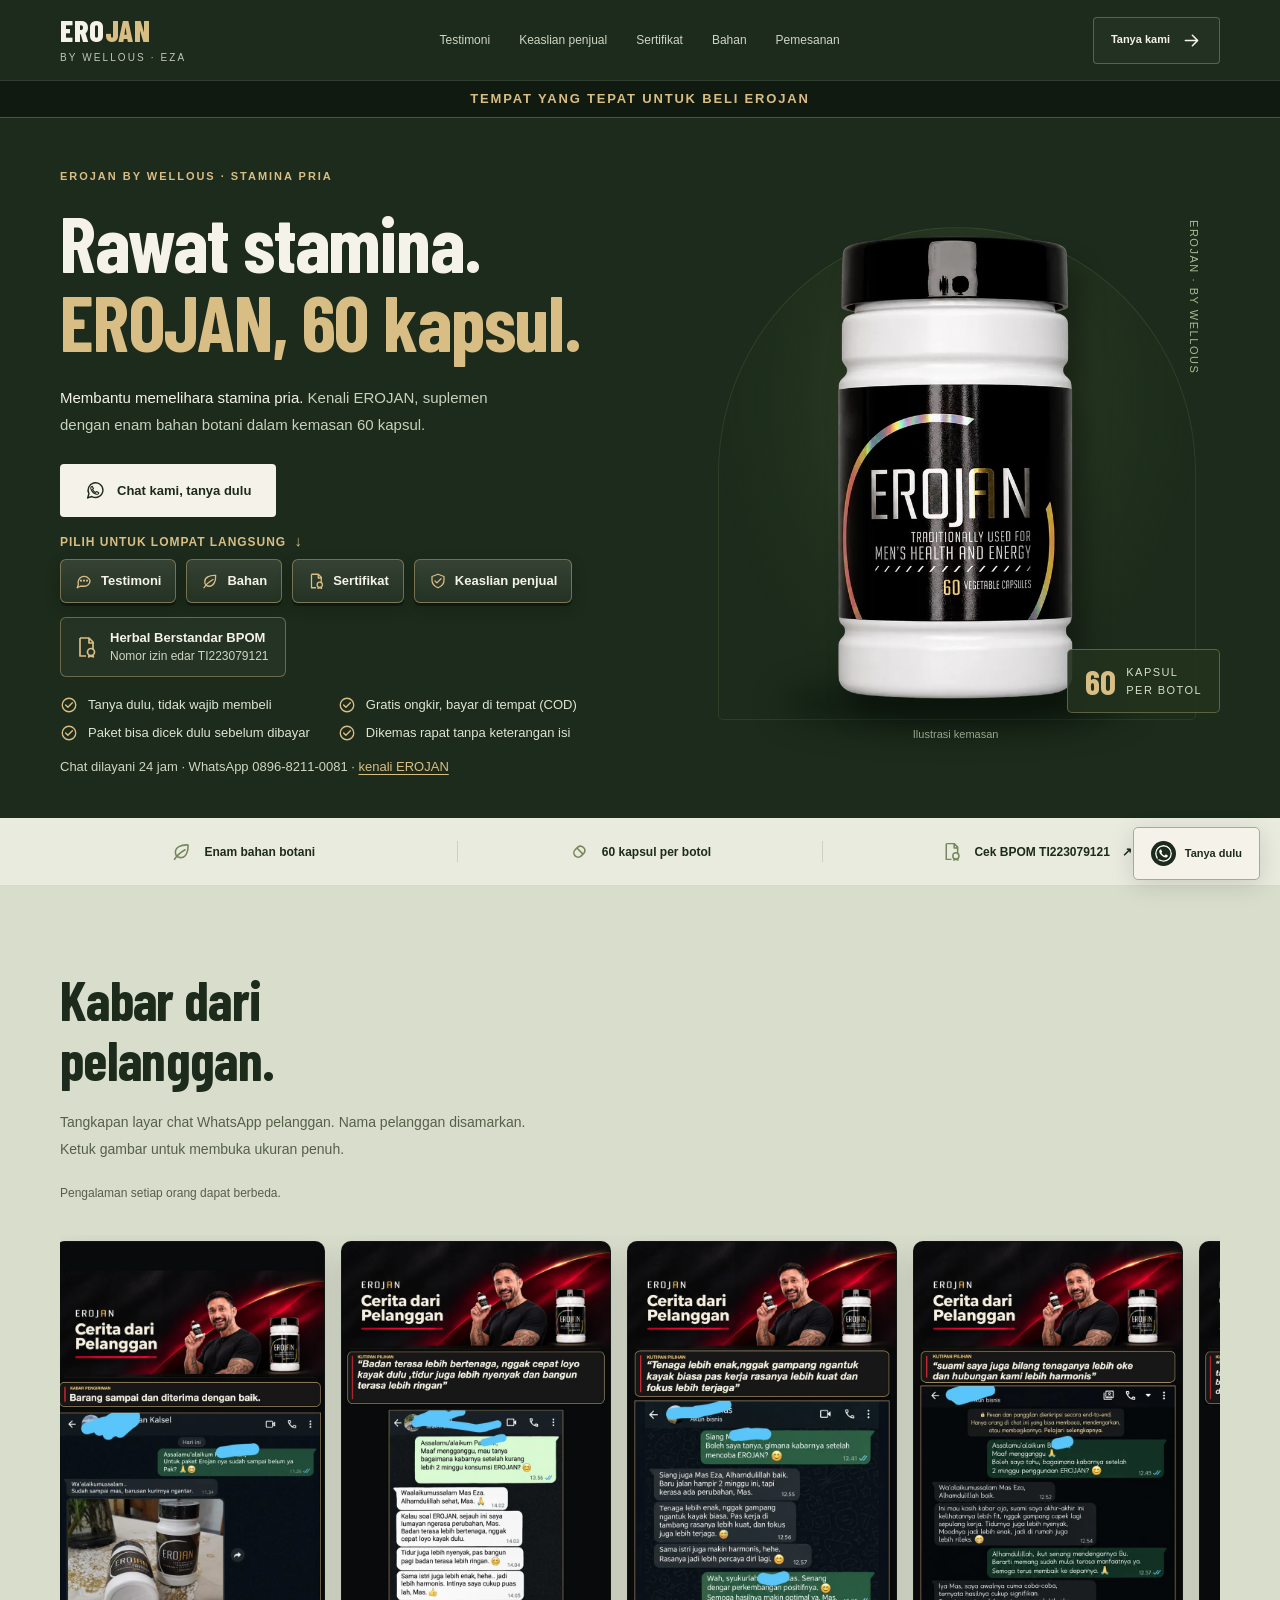
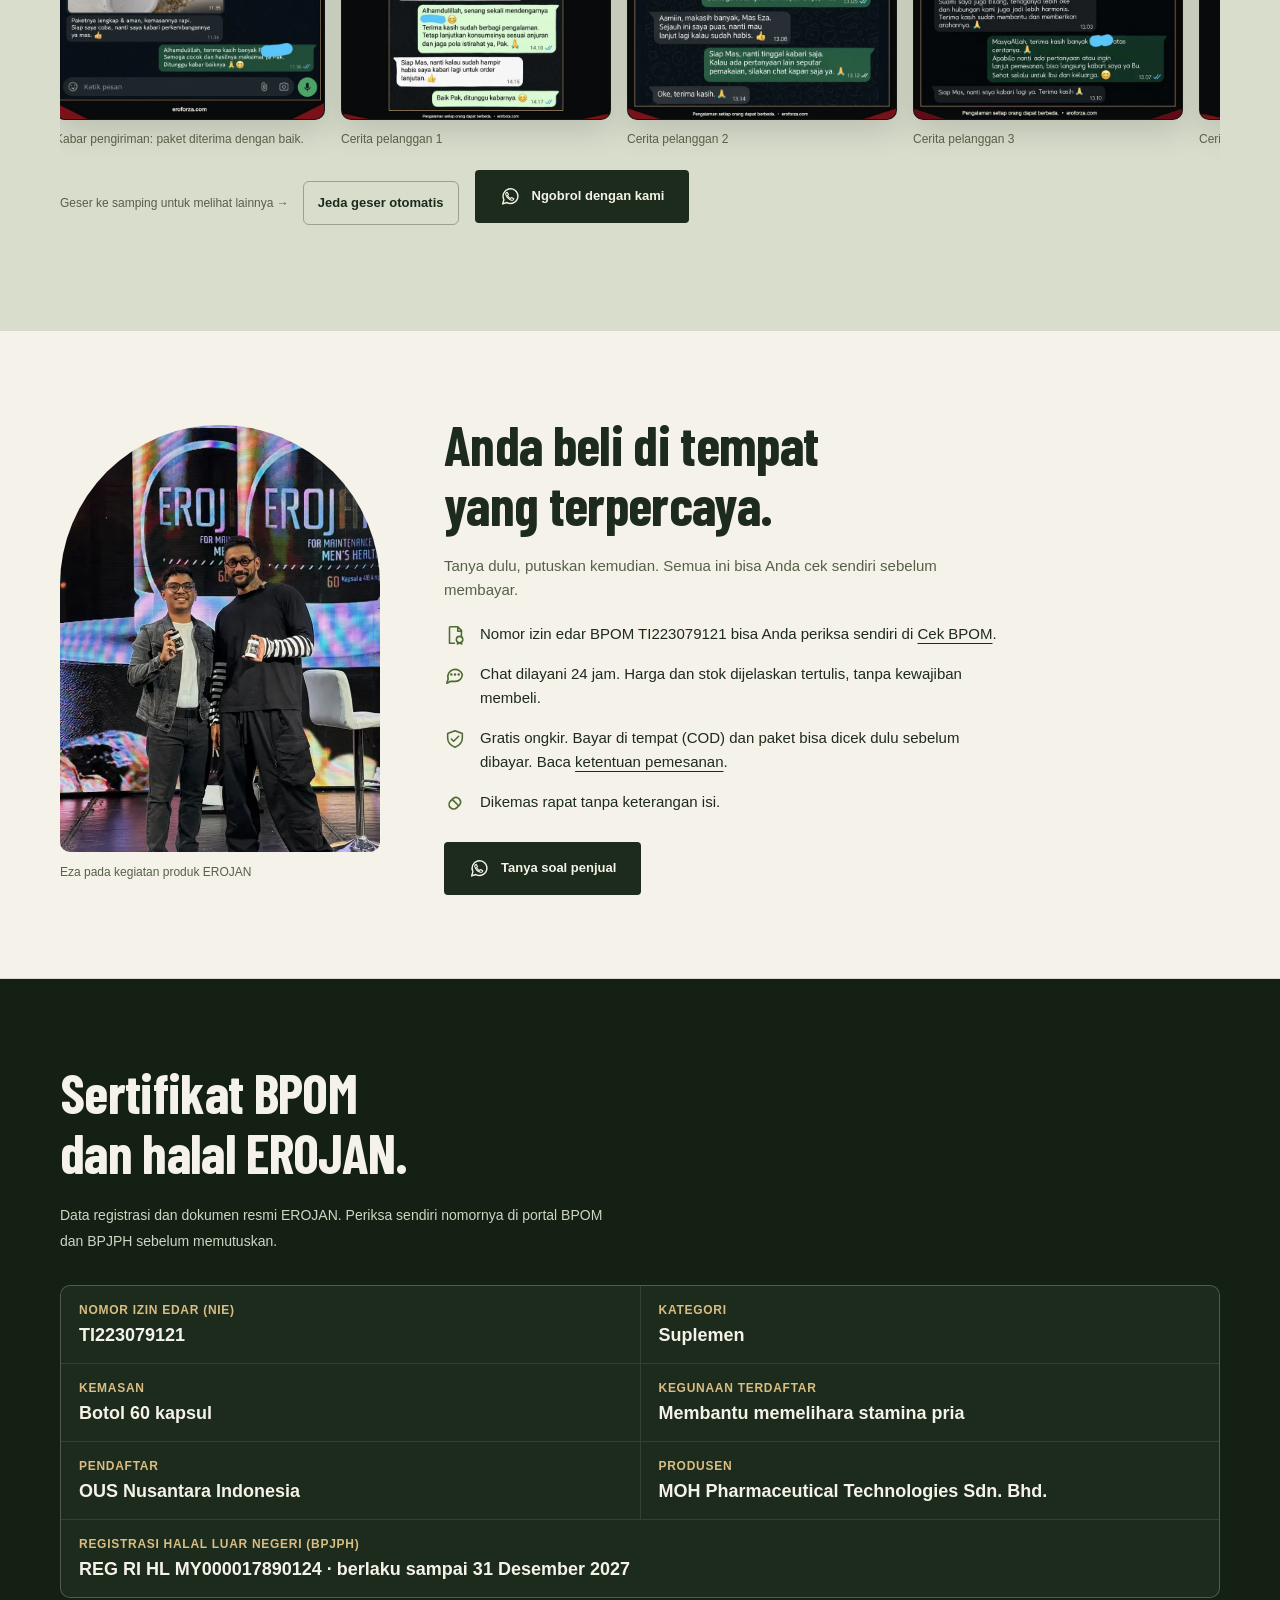
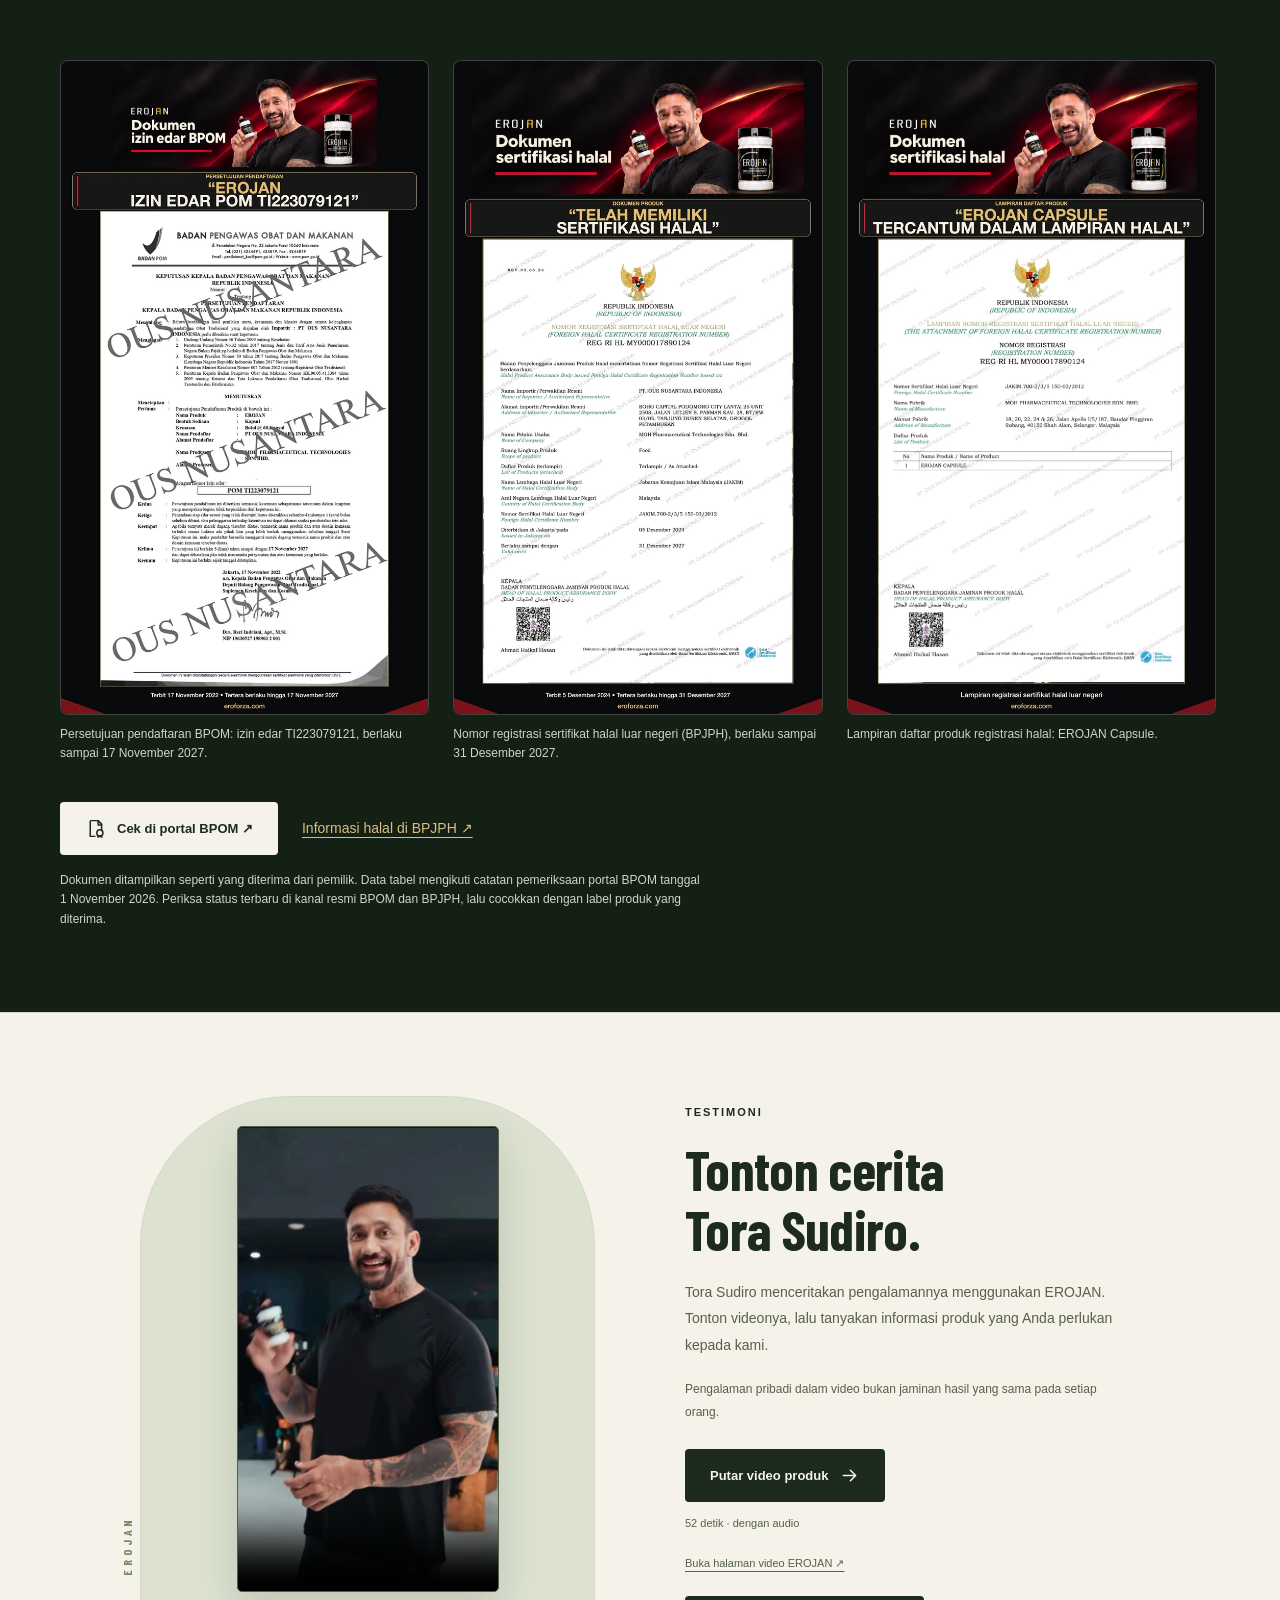
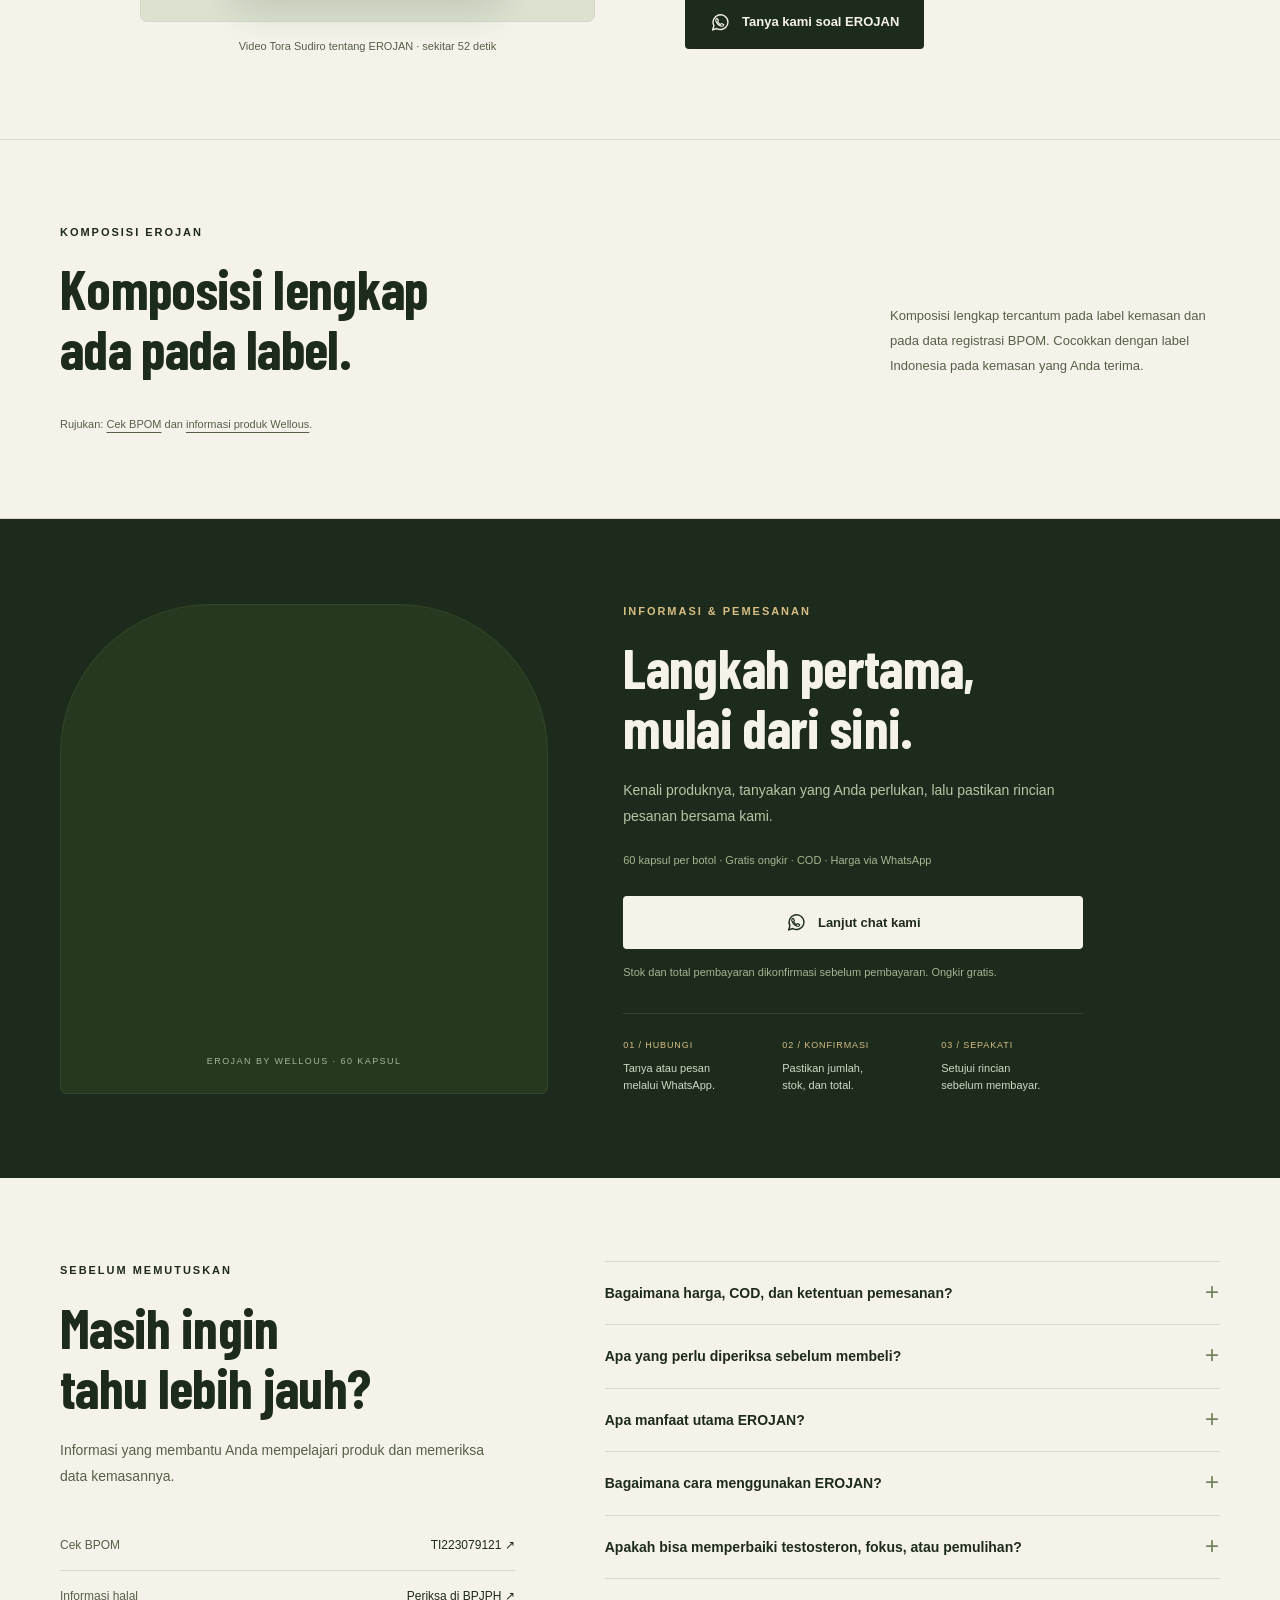
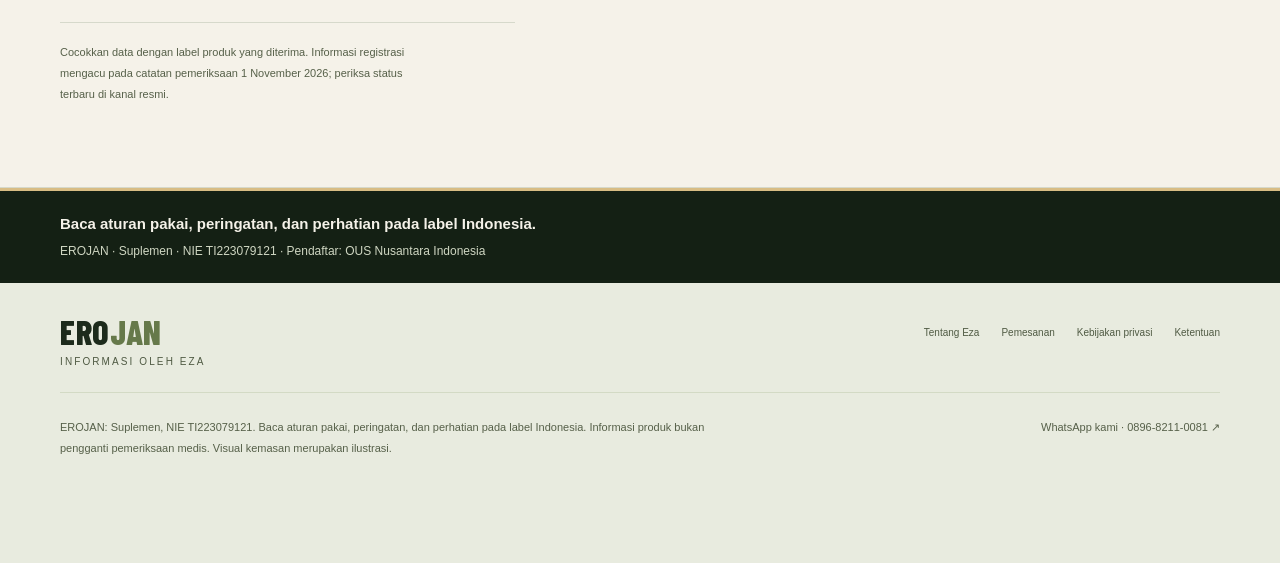
==== commit 4475e533: "Beranda eroforza.com memakai tampilan /erojan/1/ (sama dengan tujuan iklan) Beranda kini salinan /er" ====
--- a/index.html
+++ b/index.html
@@ -1,453 +1,78 @@
 <!doctype html>
 <html lang="id">
 <head>
-<meta charset="utf-8">
-<meta name="viewport" content="width=device-width, initial-scale=1, viewport-fit=cover">
-<meta name="theme-color" content="#142014">
-<meta name="robots" content="index,follow,max-image-preview:large,max-video-preview:-1">
-<link rel="canonical" href="https://eroforza.com/">
-<title>EROJAN by Wellous | Informasi Produk &amp; Pemesanan</title>
-<meta name="description" content="EROJAN by Wellous, herbal khusus pria dewasa. NIE BPOM TI223079121. Kenali enam bahan botani, lihat testimoni, dan pesan lewat WhatsApp. Gratis ongkir, bayar di tempat.">
-<link rel="icon" type="image/svg+xml" href="/favicon.svg">
-<meta property="og:type" content="product">
-<meta property="og:locale" content="id_ID">
-<meta property="og:site_name" content="EROJAN by Eza">
-<meta property="og:url" content="https://eroforza.com/">
-<meta property="og:title" content="EROJAN by Wellous | Informasi Produk &amp; Pemesanan">
-<meta property="og:description" content="EROJAN by Wellous, herbal khusus pria dewasa. NIE BPOM TI223079121. Kenali enam bahan botani, lihat testimoni, dan pesan lewat WhatsApp. Gratis ongkir, bayar di tempat.">
-<meta property="og:image" content="https://eroforza.com/assets/erojan-bottle.webp">
-<meta name="twitter:card" content="summary_large_image">
+  <meta charset="utf-8">
+  <meta name="viewport" content="width=device-width, initial-scale=1, viewport-fit=cover">
+  <meta name="theme-color" content="#111410">
+  <meta name="robots" content="index,follow,max-image-preview:large,max-video-preview:-1">
+  <title>EROJAN by Wellous | Informasi Produk &amp; Pemesanan</title>
+  <meta name="description" content="EROJAN by Wellous untuk membantu memelihara stamina pria. Kenali komposisi, tonton video Tora Sudiro, dan tanyakan informasi melalui WhatsApp kami.">
+  <link rel="canonical" href="https://eroforza.com/">
+  <link rel="icon" type="image/svg+xml" href="/favicon.svg">
+  <meta property="og:type" content="product">
+  <meta property="og:locale" content="id_ID">
+  <meta property="og:site_name" content="EROJAN by Eza">
+  <meta property="og:title" content="EROJAN by Wellous | Informasi Produk &amp; Pemesanan">
+  <meta property="og:description" content="EROJAN by Wellous untuk membantu memelihara stamina pria. Kenali komposisi, tonton video Tora Sudiro, dan tanyakan informasi melalui WhatsApp kami.">
+  <meta property="og:url" content="https://eroforza.com/">
+  <meta property="og:image" content="https://eroforza.com/assets/erojan-bottle.webp">
+  <meta property="og:image:type" content="image/webp">
+  <meta property="og:image:alt" content="Botol EROJAN by Wellous, 60 kapsul">
+  <meta name="twitter:card" content="summary_large_image">
+  <meta name="twitter:title" content="EROJAN by Wellous | Informasi Produk &amp; Pemesanan">
+  <meta name="twitter:description" content="EROJAN by Wellous untuk membantu memelihara stamina pria. Kenali komposisi, tonton video Tora Sudiro, dan tanyakan informasi melalui WhatsApp kami.">
+  <meta name="twitter:image" content="https://eroforza.com/assets/erojan-bottle.webp">
+  <script type="application/ld+json">{"@context":"https://schema.org","@graph":[{"@type":"WebSite","@id":"https://eroforza.com/#website","url":"https://eroforza.com/","name":"Eroforza — Informasi EROJAN oleh Eza","inLanguage":"id-ID","publisher":{"@id":"https://eroforza.com/tentang.html#eza"}},{"@type":"WebPage","@id":"https://eroforza.com/#webpage","url":"https://eroforza.com/","name":"EROJAN by Wellous | Informasi Produk & Pemesanan","isPartOf":{"@id":"https://eroforza.com/#website"},"about":{"@type":"Thing","name":"EROJAN by Wellous"},"inLanguage":"id-ID","video":{"@id":"https://eroforza.com/video.html#video"}},{"@type":"Person","@id":"https://eroforza.com/tentang.html#eza","name":"Eza","url":"https://eroforza.com/tentang.html","contactPoint":{"@type":"ContactPoint","telephone":"+62-896-8211-0081","contactType":"Informasi produk dan pemesanan","availableLanguage":"Indonesian"}},{"@type":"VideoObject","@id":"https://eroforza.com/video.html#video","name":"Video Tora Sudiro tentang EROJAN","description":"Video pengalaman pribadi Tora Sudiro mengenai EROJAN. Pengalaman dalam video bukan jaminan hasil yang sama.","thumbnailUrl":["https://eroforza.com/assets/video/erojan-tora-sudiro.jpg"],"uploadDate":"2026-10-27","duration":"PT52.034S","contentUrl":"https://eroforza.com/assets/video/erojan-tora-sudiro.mp4","inLanguage":"id-ID"},{"@type":"FAQPage","@id":"https://eroforza.com/#faq","inLanguage":"id-ID","isPartOf":{"@id":"https://eroforza.com/#webpage"},"mainEntity":[{"@type":"Question","name":"Bagaimana harga, COD, dan ketentuan pemesanan?","acceptedAnswer":{"@type":"Answer","text":"Hubungi kami melalui WhatsApp untuk informasi harga dan stok. Ongkir gratis, pembayaran bisa di tempat (COD), dan paket bisa dicek dulu sebelum dibayar. Pastikan rincian dan total pembayaran disepakati secara tertulis sebelum membayar. Baca panduan pemesanan dan ketentuan lengkap."}},{"@type":"Question","name":"Apa yang perlu diperiksa sebelum membeli?","acceptedAnswer":{"@type":"Answer","text":"Periksa kemasan, segel, label, nomor izin edar, komposisi, kode produksi, serta kedaluwarsa. Cocokkan identitas produk dengan kanal resmi dan minta rincian pesanan tertulis dari kami."}},{"@type":"Question","name":"Apa manfaat utama EROJAN?","acceptedAnswer":{"@type":"Answer","text":"EROJAN merupakan suplemen dengan kegunaan membantu memelihara stamina pria. Ikuti aturan pakai, peringatan, dan perhatian pada label Indonesia."}},{"@type":"Question","name":"Bagaimana cara menggunakan EROJAN?","acceptedAnswer":{"@type":"Answer","text":"Ikuti aturan pakai pada label Indonesia. Jangan melebihi aturan pakai. Jika memiliki kondisi medis atau sedang menggunakan obat lain, tanyakan kepada dokter atau apoteker sebelum menggunakan produk."}},{"@type":"Question","name":"Apakah bisa memperbaiki testosteron, fokus, atau pemulihan?","acceptedAnswer":{"@type":"Answer","text":"Bukti spesifik produk dalam materi yang diperiksa belum cukup untuk menjanjikan perbaikan testosteron, peningkatan fokus, atau percepatan pemulihan tubuh. Keluhan yang menetap perlu dinilai oleh tenaga kesehatan."}}]},{"@type":"Product","@id":"https://eroforza.com/#product","name":"EROJAN by Wellous","url":"https://eroforza.com/","brand":{"@type":"Brand","name":"Wellous"},"category":"Suplemen","description":"EROJAN adalah suplemen dengan kegunaan membantu memelihara stamina pria, kemasan botol 60 kapsul. Ikuti aturan pakai, peringatan, dan perhatian pada label Indonesia.","image":["https://eroforza.com/assets/erojan-bottle.webp"],"inLanguage":"id-ID","additionalProperty":[{"@type":"PropertyValue","name":"Nomor izin edar BPOM","value":"TI223079121"},{"@type":"PropertyValue","name":"Kemasan","value":"Botol 60 kapsul"}],"subjectOf":{"@id":"https://eroforza.com/video.html#video"}}]}</script>
 <meta name="google-site-verification" content="LZf1OjLO3q_eCAP7fV5XMHIH5XS_ttx4I5mtoyTkKA8" />
-<script type="application/ld+json">{"@context":"https://schema.org","@graph":[{"@type":"WebSite","@id":"https://eroforza.com/#website","url":"https://eroforza.com/","name":"Eroforza — Informasi EROJAN oleh Eza","inLanguage":"id-ID","publisher":{"@id":"https://eroforza.com/tentang.html#eza"}},{"@type":"WebPage","@id":"https://eroforza.com/#webpage","url":"https://eroforza.com/","name":"EROJAN by Wellous | Informasi Produk & Pemesanan","isPartOf":{"@id":"https://eroforza.com/#website"},"about":{"@type":"Thing","name":"EROJAN by Wellous"},"inLanguage":"id-ID","video":{"@id":"https://eroforza.com/video.html#video"}},{"@type":"Person","@id":"https://eroforza.com/tentang.html#eza","name":"Eza","url":"https://eroforza.com/tentang.html","contactPoint":{"@type":"ContactPoint","telephone":"+62-896-8211-0081","contactType":"Informasi produk dan pemesanan","availableLanguage":"Indonesian"}},{"@type":"VideoObject","@id":"https://eroforza.com/video.html#video","name":"Video Tora Sudiro tentang EROJAN","description":"Video pengalaman pribadi Tora Sudiro mengenai EROJAN. Pengalaman dalam video bukan jaminan hasil yang sama.","thumbnailUrl":["https://eroforza.com/assets/video/erojan-tora-sudiro.jpg"],"uploadDate":"2026-10-27","duration":"PT52.034S","contentUrl":"https://eroforza.com/assets/video/erojan-tora-sudiro.mp4","inLanguage":"id-ID"},{"@type":"Product","@id":"https://eroforza.com/#product","name":"EROJAN by Wellous","url":"https://eroforza.com/","brand":{"@type":"Brand","name":"Wellous"},"category":"Suplemen","description":"EROJAN adalah suplemen dengan kegunaan membantu memelihara stamina pria, kemasan botol 60 kapsul. Ikuti aturan pakai, peringatan, dan perhatian pada label Indonesia.","image":["https://eroforza.com/assets/erojan-bottle.webp"],"inLanguage":"id-ID","additionalProperty":[{"@type":"PropertyValue","name":"Nomor izin edar BPOM","value":"TI223079121"},{"@type":"PropertyValue","name":"Kemasan","value":"Botol 60 kapsul"}],"subjectOf":{"@id":"https://eroforza.com/video.html#video"}}]}</script>
+<link rel="stylesheet" href="/assets/redesign.css?v=20261110-conv14">
+<script src="/assets/redesign.js?v=20261110-conv14" defer></script>
 <link rel="preconnect" href="https://www.googletagmanager.com" crossorigin><link rel="preconnect" href="https://www.google-analytics.com" crossorigin>
-<link rel="preconnect" href="https://fonts.googleapis.com"><link rel="preconnect" href="https://fonts.gstatic.com" crossorigin>
-<link rel="stylesheet" href="https://fonts.googleapis.com/css2?family=Inter:wght@400;500;600;700&display=swap">
-<link rel="preload" as="font" type="font/woff2" href="/assets/barlow-condensed-800-latin.woff2" crossorigin><link rel="preload" as="font" type="font/woff2" href="/assets/barlow-condensed-700-latin.woff2" crossorigin>
-<link rel="preload" as="image" href="/assets/erojan-cutout-800.webp" imagesrcset="/assets/erojan-cutout-800.webp 800w, /assets/erojan-cutout-1200.webp 1200w" imagesizes="(min-width:860px) 420px, 78vw">
-<style>
-html{-webkit-text-size-adjust:100%}
-body{margin:0}
-img{max-width:100%}
-[hidden]{display:none!important}
-:root{padding-top:env(safe-area-inset-top,0px)}
-@font-face{font-family:'Barlow Condensed';font-weight:700;font-style:normal;font-display:swap;src:url(/assets/barlow-condensed-700-latin.woff2) format('woff2')}
-@font-face{font-family:'Barlow Condensed';font-weight:800;font-style:normal;font-display:swap;src:url(/assets/barlow-condensed-800-latin.woff2) format('woff2')}
-
-/* Layout: kolom tunggal mobile-first. Urutan: harga + CTA -> jaminan -> bukti -> form pesan -> legalitas -> FAQ.
-   Merek dipertahankan dari LP lama: hijau zaitun tua + emas + kertas krem. */
-:root{
-  --olive:#1c2b1b; --olive-deep:#142014; --olive-soft:#253a24;
-  --gold:#d8bd84; --gold-deep:#b99a55;
-  --paper:#f5f2e9; --ink:#1d2b1c; --muted:#566049; --line:#d6d9cb; --sage:#d8ddcc;
-  --white:#fbfaf5; --err:#a8261d; --ok:#25613a;
-  --f-display:'Barlow Condensed','Arial Narrow',Impact,sans-serif;
-  --f-body:'Inter',system-ui,-apple-system,'Segoe UI',Roboto,sans-serif;
-  color-scheme:light;
-}
-*{box-sizing:border-box}
-html{scroll-behavior:smooth}
-body{background:var(--olive);color:var(--white);font-family:var(--f-body);font-size:16px;line-height:1.55;
-  padding-left:max(16px,env(safe-area-inset-left,0px));padding-right:max(16px,env(safe-area-inset-right,0px));
-  padding-block:0 calc(88px + env(safe-area-inset-bottom,0px))}
-@media (prefers-reduced-motion:reduce){html{scroll-behavior:auto}}
-a{color:inherit}
-.wrap{max-width:560px;margin-inline:auto}
-.band{margin-inline:calc(-1 * max(16px,env(safe-area-inset-left,0px)))}
-h1,h2,h3{font-family:var(--f-display);font-weight:800;line-height:1.02;margin:0;text-wrap:balance;letter-spacing:.005em}
-h1{font-size:clamp(40px,11.5vw,60px)}
-h2{font-size:clamp(32px,8.6vw,44px)}
-h3{font-size:24px;font-weight:700}
-p{margin:0}
-.eyebrow{font-size:12px;font-weight:600;letter-spacing:.16em;text-transform:uppercase;color:var(--gold)}
-:focus-visible{outline:3px solid var(--gold);outline-offset:3px;border-radius:6px}
-
-/* strip atas */
-.strip{background:var(--olive-deep);border-bottom:1px solid var(--olive-soft);color:var(--gold);font-size:12px;font-weight:600;
-  letter-spacing:.1em;text-transform:uppercase;text-align:center;padding:10px 16px;display:flex;flex-wrap:wrap;justify-content:center;gap:4px 18px;
-  padding-left:max(16px,env(safe-area-inset-left,0px));padding-right:max(16px,env(safe-area-inset-right,0px))}
-.strip span{white-space:nowrap}
-.pad{padding-inline:max(16px,env(safe-area-inset-left,0px))}
-.hero-copy{display:grid;gap:18px;align-content:start}
-header.top{display:flex;align-items:baseline;justify-content:space-between;padding-block:16px 6px}
-.logo{font-family:var(--f-display);font-weight:800;font-size:32px;letter-spacing:.02em;line-height:1}
-.logo b{color:var(--gold);font-weight:800}
-.by{font-size:11px;letter-spacing:.18em;color:#a9b49c;text-transform:uppercase}
-
-/* hero */
-.hero{display:grid;gap:20px;padding-block:14px 34px}
-.hero-img{position:relative;justify-self:center;width:min(78%,340px)}
-.hero-img img{display:block;width:100%;height:auto;aspect-ratio:1200/1310;filter:drop-shadow(0 26px 30px rgba(0,0,0,.45))}
-.hero-img::before{content:"";position:absolute;inset:6% -14% 2%;z-index:-1;border-radius:50%;
-  background:radial-gradient(closest-side,rgba(216,189,132,.22),rgba(216,189,132,0) 70%)}
-.badge{position:absolute;right:-6%;bottom:8%;background:var(--olive-deep);border:1px solid var(--gold-deep);border-radius:10px;
-  padding:8px 12px;display:flex;gap:9px;align-items:center}
-.badge strong{font-family:var(--f-display);font-size:34px;line-height:1;color:var(--gold)}
-.badge span{font-size:11px;letter-spacing:.12em;text-transform:uppercase;line-height:1.25;color:#d5dcc7}
-.hero h1 em{font-style:normal;color:var(--gold)}
-.lead{color:#d5dcc7;font-size:16.5px;max-width:46ch}
-.pricebox{background:var(--olive-deep);border:1px solid var(--olive-soft);border-radius:14px;padding:14px 16px;display:grid;gap:10px}
-.pricerow{display:flex;flex-wrap:wrap;gap:6px 22px;align-items:baseline}
-.pricerow div{display:flex;flex-direction:column}
-.pricerow small{font-size:11.5px;letter-spacing:.1em;text-transform:uppercase;color:#a9b49c}
-.pricerow b{font-family:var(--f-display);font-size:34px;font-weight:800;line-height:1.05;color:var(--white);font-variant-numeric:tabular-nums}
-.pricebox .note{font-size:13px;color:#a9b49c}
-.chips{display:flex;flex-wrap:wrap;gap:8px}
-.chip{border:1px solid var(--olive-soft);background:var(--olive-deep);border-radius:999px;padding:6px 12px;font-size:12.5px;font-weight:500;color:#d5dcc7}
-.chip b{color:var(--gold);font-weight:700}
-
-/* buttons */
-.btn{display:flex;align-items:center;justify-content:center;gap:10px;width:100%;min-height:58px;padding:14px 20px;border-radius:12px;
-  border:0;cursor:pointer;font:700 17.5px/1.2 var(--f-body);text-decoration:none;text-align:center;transition:transform .12s ease,box-shadow .12s ease}
-.btn:active{transform:translateY(1px)}
-.btn-gold{background:var(--gold);color:var(--olive-deep);box-shadow:0 8px 22px rgba(216,189,132,.22)}
-.btn-gold:hover{background:#e2c995}
-.link-wa{display:inline-flex;gap:8px;align-items:center;min-height:44px;color:var(--gold);font-size:15px;font-weight:600;text-underline-offset:4px;justify-self:center}
-.cta-stack{display:grid;gap:12px}
-
-/* sections */
-.sec{padding-block:44px}
-.sec.paper{background:var(--paper);color:var(--ink)}
-.sec.paper .eyebrow{color:var(--muted)}
-.sec.dark2{background:var(--olive-deep)}
-.sec-head{display:grid;gap:10px;margin-bottom:24px}
-.sec-head p{color:#c7cfba;max-width:48ch}
-.paper .sec-head p{color:var(--muted)}
-
-/* jaminan */
-.grid6{display:grid;grid-template-columns:1fr 1fr;gap:12px}
-.g{background:var(--olive-deep);border:1px solid var(--olive-soft);border-radius:14px;padding:16px;display:grid;gap:8px;align-content:start}
-.g svg{width:30px;height:30px;stroke:var(--gold);fill:none;stroke-width:1.7;stroke-linecap:round;stroke-linejoin:round}
-.g h3{font-size:21px}
-.g p{font-size:13.5px;color:#c7cfba;line-height:1.45}
-.g a{color:var(--gold)}
-
-/* video */
-.video{border-radius:16px;overflow:hidden;background:#000;border:1px solid var(--olive-soft);max-width:420px;margin-inline:auto}
-.video video{display:block;width:100%;height:auto;aspect-ratio:720/1280;max-height:82svh;background:#000;object-fit:contain}
-.cap{font-size:13px;color:#a9b49c;margin-top:10px}
-
-/* testimoni */
-.rail{display:flex;gap:12px;overflow-x:auto;scroll-snap-type:x mandatory;padding-bottom:10px;
-  padding-inline:max(16px,env(safe-area-inset-left,0px));scroll-padding-inline:max(16px,env(safe-area-inset-left,0px));scrollbar-width:thin}
-.rail figure{margin:0;flex:0 0 min(70%,260px);scroll-snap-align:start}
-.rail img{display:block;width:100%;height:auto;aspect-ratio:720/1280;border-radius:12px;border:1px solid var(--olive-soft);background:var(--olive-deep)}
-.rail figcaption{font-size:12px;color:#a9b49c;margin-top:6px}
-
-/* order */
-.order-card{background:var(--white);border:1px solid var(--line);border-radius:18px;padding:18px;display:grid;gap:18px;box-shadow:0 18px 40px rgba(20,32,20,.12)}
-.fine{font-size:12.5px;color:var(--muted);text-align:center;line-height:1.45}
-
-/* bahan */
-.ing{list-style:none;margin:0 0 20px;padding:0;display:grid;grid-template-columns:1fr 1fr;gap:10px}
-.ing li{background:#fff;border:1px solid var(--line);border-radius:12px;padding:14px;display:grid;gap:3px;align-content:start;min-height:84px}
-.ing b{font-family:var(--f-display);font-size:24px;font-weight:800;line-height:1.1;color:var(--olive)}
-.ing i{font-size:13px;color:var(--muted)}
-.cta-box{background:var(--olive);color:var(--white);border-radius:16px;padding:18px;display:grid;gap:12px}
-.cta-box h3{font-size:26px}
-.cta-box p{color:#d5dcc7;font-size:15px}
-.src{font-size:12.5px;color:var(--muted);margin-top:14px;line-height:1.5}
-
-/* pemesanan (tanpa form) */
-.legend{font-weight:700;font-size:15px;margin-bottom:10px}
-.pcards{display:grid;gap:10px}
-.pcard{display:flex;justify-content:space-between;align-items:center;gap:12px;border:1.5px solid var(--line);border-radius:14px;padding:14px;background:#fff}
-.pcard b{display:block;font-size:17px}
-.pcard span{font-size:13px;color:var(--muted)}
-.pcard>div{flex:1 1 auto;min-width:0}
-.pcard span{display:block}
-.pcard strong{font-family:var(--f-display);font-weight:800;font-size:26px;line-height:1;font-variant-numeric:tabular-nums;white-space:nowrap}
-.codebox{background:var(--olive);color:var(--white);border-radius:14px;padding:14px;display:grid;gap:10px}
-.sec.paper .codebox .eyebrow{color:var(--gold)}
-.codebox code{display:block;font:600 16px/1.3 ui-monospace,SFMono-Regular,Menlo,Consolas,monospace;color:var(--gold);background:var(--olive-deep);border:1.5px dashed var(--gold-deep);border-radius:8px;padding:11px 12px;overflow-wrap:anywhere}
-.codebox p{font-size:13.5px;color:#d5dcc7;line-height:1.5}
-.how{list-style:none;margin:0;padding:0;display:grid;gap:10px;counter-reset:h}
-.how li{display:grid;grid-template-columns:36px 1fr;gap:12px;align-items:start;background:var(--paper);border:1px solid var(--line);border-radius:12px;padding:12px 14px}
-.how li::before{counter-increment:h;content:counter(h);font-family:var(--f-display);font-weight:800;font-size:22px;line-height:36px;text-align:center;width:36px;height:36px;border-radius:50%;background:var(--olive);color:var(--gold)}
-.how b{display:block;font-size:15.5px}
-.how span{font-size:13.5px;color:var(--muted)}
-.btn-big{min-height:62px;font-size:18.5px}
-.vlist{list-style:none;margin:0;padding:0;display:grid;gap:12px}
-.vlist li{display:grid;grid-template-columns:28px 1fr;gap:12px;background:var(--olive);border:1px solid var(--olive-soft);border-radius:14px;padding:14px}
-.vlist svg{width:26px;height:26px;stroke:var(--gold);fill:none;stroke-width:2.2;stroke-linecap:round;stroke-linejoin:round;margin-top:1px}
-.vlist b{display:block;font-size:16.5px;margin-bottom:2px}
-.vlist span{font-size:14px;color:#c7cfba;line-height:1.5}
-.labelquote{margin:22px 0 0;padding:4px 0 4px 16px;border-left:3px solid var(--gold)}
-.labelquote q{display:block;font-family:var(--f-display);font-weight:700;font-size:27px;line-height:1.15;color:var(--white)}
-.labelquote small{display:block;margin-top:8px;color:#a9b49c;font-size:13.5px;line-height:1.5}
-.perday{font-size:14.5px;font-weight:600;color:var(--gold)}
-.daybox{background:var(--white);border:1.5px solid var(--olive);border-radius:14px;padding:14px 16px;display:grid;gap:6px}
-.daybox .eyebrow{color:var(--muted)}
-.dayline{display:flex;align-items:baseline;gap:8px}
-.dayline strong{font-family:var(--f-display);font-weight:800;font-size:46px;line-height:1;color:var(--olive);font-variant-numeric:tabular-nums}
-.dayline span{font-size:16px;font-weight:600;color:var(--muted)}
-.daybox p{font-size:14px;color:var(--muted);line-height:1.5}
-.pcard .pd{display:block;margin-top:3px;font-weight:600;color:var(--olive)}
-
-/* legalitas */
-.docs{display:grid;grid-template-columns:1fr 1fr;gap:12px;margin-bottom:18px}
-.docs a{display:block}
-.docs img{display:block;width:100%;height:auto;aspect-ratio:720/1280;object-fit:cover;object-position:top;border-radius:10px;border:1px solid var(--line);background:#fff}
-.docs figcaption{font-size:12px;color:var(--muted);margin-top:6px}
-.docs figure{margin:0}
-dl.facts{display:grid;gap:0;margin:0;background:#fff;border:1px solid var(--line);border-radius:12px;overflow:hidden}
-dl.facts div{display:grid;grid-template-columns:120px 1fr;gap:12px;padding:11px 14px;border-bottom:1px solid var(--line);font-size:14px}
-dl.facts div:last-child{border-bottom:0}
-dl.facts dt{color:var(--muted);font-weight:600;font-size:12px;letter-spacing:.08em;text-transform:uppercase;padding-top:2px}
-dl.facts dd{margin:0;font-weight:600;overflow-wrap:anywhere}
-.links{display:flex;flex-wrap:wrap;gap:10px 18px;margin-top:16px;font-weight:600;font-size:14.5px}
-.links a{color:var(--olive);text-underline-offset:4px}
-
-/* faq */
-details{background:var(--olive-deep);border:1px solid var(--olive-soft);border-radius:12px;padding:0 16px}
-details+details{margin-top:10px}
-summary{cursor:pointer;list-style:none;font-weight:600;font-size:16px;padding:16px 28px 16px 0;position:relative}
-summary::-webkit-details-marker{display:none}
-summary::after{content:"+";position:absolute;right:0;top:50%;transform:translateY(-50%);font-size:24px;color:var(--gold);font-weight:400}
-details[open] summary::after{content:"\2212"}
-details p{padding:0 0 16px;color:#c7cfba;font-size:15px}
-
-footer{padding-block:28px 12px;font-size:12.5px;color:#a9b49c;text-align:center;line-height:1.6}
-.flinks{display:flex;flex-wrap:wrap;justify-content:center;gap:0 20px;margin-bottom:6px}
-.flinks a{color:#d5dcc7;padding-block:11px;text-underline-offset:3px}
-
-/* sticky bar */
-.sticky{position:fixed;left:0;right:0;bottom:0;z-index:20;background:rgba(20,32,20,.96);backdrop-filter:blur(8px);border-top:1px solid var(--olive-soft);
-  padding:10px max(16px,env(safe-area-inset-right,0px)) calc(10px + env(safe-area-inset-bottom,0px)) max(16px,env(safe-area-inset-left,0px));transition:transform .2s ease}
-.sticky.off{transform:translateY(110%)}
-.sticky .in{max-width:560px;margin-inline:auto;display:flex;align-items:center;gap:12px}
-.sticky .p{display:grid;line-height:1.15;flex:0 0 auto}
-.sticky .p small{font-size:11px;color:#a9b49c;letter-spacing:.06em;text-transform:uppercase}
-.sticky .p b{font-family:var(--f-display);font-size:25px;font-weight:800;font-variant-numeric:tabular-nums}
-.sticky .btn{min-height:50px;font-size:16px;padding:10px 14px;flex:1}
-
-@media (min-width:860px){
-  .wrap{max-width:1040px}
-  .hero{grid-template-columns:1fr 1fr;align-items:center;gap:48px;padding-block:30px 56px}
-  .hero-img{order:2;width:min(100%,420px)}
-  .narrow{max-width:560px;margin-inline:auto}
-  .grid6{grid-template-columns:repeat(3,1fr)}
-  .ing{grid-template-columns:repeat(3,1fr)}
-  .sticky{display:none}
-  body{padding-bottom:0}
-}
-</style>
-<!-- Skrip pengukuran dan AdCuan+ yang sama dengan LP lama (urutan dan versi disalin dari /erojan/1/). Jangan dihapus. -->
+  <link rel="preload" as="font" type="font/woff2" href="/assets/barlow-condensed-800-latin.woff2" crossorigin><link rel="preload" as="font" type="font/woff2" href="/assets/barlow-condensed-700-latin.woff2" crossorigin>
+  <link rel="preload" as="image" href="/assets/erojan-cutout-800.webp" imagesrcset="/assets/erojan-cutout-480.webp 480w, /assets/erojan-cutout-800.webp 800w, /assets/erojan-cutout-1200.webp 1200w" imagesizes="(max-width:720px) 70vw, 520px">
 <script src="/assets/site-config.js?v=20261110-conv14" defer></script>
 <script src="/assets/measurement-consent.js?v=20261110-conv14" defer></script><script src="/assets/wa-ref.js?v=20261112-wa3" defer></script><script src="/assets/tracking.js?v=20261113-ac3" defer></script><script src="/assets/adcuan.js?v=20261113-ac7" defer></script>
 </head>
 <body>
-<div class="strip band"><span>Gratis ongkir</span><span>Bayar di tempat (COD)</span><span>Cek paket dulu sebelum bayar</span></div>
+  <a class="skip-link" href="#konten">Lewati ke konten</a>
+  <header class="site-header"><div class="wrap header-inner">
+    <a class="brand" href="#atas" aria-label="EROJAN, kembali ke atas">ERO<span>JAN</span><small>BY WELLOUS · EZA</small></a>
+    <nav class="main-nav" aria-label="Navigasi utama"><a href="#testimoni">Testimoni</a><a href="#kenapa-eza">Keaslian penjual</a><a href="#sertifikat">Sertifikat</a><a href="#komposisi">Bahan</a><a href="#pemesanan">Pemesanan</a></nav>
+    <a class="button button-outline header-order" href="https://wa.me/6289682110081?text=Halo%2C%20saya%20mau%20tahu%20manfaat%20EROJAN%2060%20kapsul.%20Boleh%20sekalian%20info%20harga%20dan%20stoknya%3F%20Saya%20lihat%20dari%20website%20eroforza.com.%0A%0AAlamat%20pengiriman%20saya%3A%20">Tanya kami <svg class="icon" aria-hidden="true"><use href="/assets/erojan-icons.svg#arrow"></use></svg></a>
+  </div></header>
+  <p class="top-notice">Tempat yang tepat untuk beli EROJAN</p>
+  <main id="konten">
+    <section class="hero" id="atas" aria-labelledby="hero-heading"><div class="wrap hero-grid">
+      <div class="hero-copy">
+        <p class="kicker gold">EROJAN BY WELLOUS · STAMINA PRIA</p>
+        <h1 id="hero-heading">Rawat stamina.<br><em>EROJAN, 60 kapsul.</em></h1>
+        <p class="hero-intro"><strong>Membantu memelihara stamina pria.</strong> Kenali EROJAN, suplemen dengan enam bahan botani dalam kemasan 60 kapsul.</p>
 
-<div class="wrap">
-  <header class="top">
-    <div class="logo">ERO<b>JAN</b></div>
-    <div class="by">by Wellous</div>
-  </header>
 
-  <section class="hero" aria-labelledby="h1">
-    <div class="hero-img">
-      <img src="/assets/erojan-cutout-1200.webp" srcset="/assets/erojan-cutout-800.webp 800w, /assets/erojan-cutout-1200.webp 1200w" sizes="(min-width:860px) 420px, 78vw" width="1200" height="1310" alt="Botol EROJAN isi 60 kapsul" fetchpriority="high">
-      <div class="badge"><strong>60</strong><span>kapsul<br>per botol</span></div>
-    </div>
-    <div class="hero-copy">
-      <div class="eyebrow">Izin edar BPOM TI223079121</div>
-      <h1 id="h1">Herbal khusus pria dewasa. <em>Bayar setelah paket Anda cek.</em></h1>
-      <p class="lead">EROJAN berisi enam bahan botani dalam botol 60 kapsul. Pesan di sini, paket dikirim langsung oleh distributor resmi dengan gratis ongkir, dan Anda membayar di tempat setelah paket dicek.</p>
-      <div class="pricebox">
-        <div class="pricerow" id="heroPrices"></div>
-        <div class="perday" id="perDay"></div>
-        <div class="note">Harga sudah termasuk ongkir. Tidak ada biaya tambahan saat bayar ke kurir.</div>
+        <div class="hero-actions"><a class="button button-light" href="https://wa.me/6289682110081?text=Halo%2C%20saya%20mau%20tahu%20manfaat%20EROJAN%2060%20kapsul.%20Boleh%20sekalian%20info%20harga%20dan%20stoknya%3F%20Saya%20lihat%20dari%20website%20eroforza.com.%0A%0AAlamat%20pengiriman%20saya%3A%20"><svg class="icon" aria-hidden="true"><use href="/assets/erojan-icons.svg#chat-phone"></use></svg>Chat kami, tanya dulu</a></div>
+        <p class="hero-jump-label" id="hero-jump-label">Pilih untuk lompat langsung <span class="hero-jump-arrow" aria-hidden="true">↓</span></p>
+        <nav class="hero-jump" aria-labelledby="hero-jump-label"><a href="#testimoni"><svg class="icon" aria-hidden="true"><use href="/assets/erojan-icons.svg#chat"></use></svg><span>Testimoni</span></a><a href="#komposisi"><svg class="icon" aria-hidden="true"><use href="/assets/erojan-icons.svg#leaf"></use></svg><span>Bahan</span></a><a href="#sertifikat"><svg class="icon" aria-hidden="true"><use href="/assets/erojan-icons.svg#certificate"></use></svg><span>Sertifikat</span></a><a href="#kenapa-eza"><svg class="icon" aria-hidden="true"><use href="/assets/erojan-icons.svg#shield"></use></svg><span>Keaslian penjual</span></a></nav>
+        <div class="hero-proof"><svg class="icon" aria-hidden="true"><use href="/assets/erojan-icons.svg#certificate"></use></svg><span>Herbal Berstandar BPOM<small>Nomor izin edar TI223079121</small></span></div>
+        <ul class="hero-assure" aria-label="Yang perlu Anda ketahui sebelum menghubungi"><li><svg class="icon" aria-hidden="true"><use href="/assets/erojan-icons.svg#check"></use></svg>Tanya dulu, tidak wajib membeli</li><li><svg class="icon" aria-hidden="true"><use href="/assets/erojan-icons.svg#check"></use></svg>Gratis ongkir, bayar di tempat (COD)</li><li><svg class="icon" aria-hidden="true"><use href="/assets/erojan-icons.svg#check"></use></svg>Paket bisa dicek dulu sebelum dibayar</li><li><svg class="icon" aria-hidden="true"><use href="/assets/erojan-icons.svg#check"></use></svg>Dikemas rapat tanpa keterangan isi</li></ul>
+        <p class="hero-seller">Chat dilayani 24 jam · WhatsApp 0896-8211-0081 · <a href="/tentang.html">kenali EROJAN</a></p>
       </div>
-      <div class="cta-stack">
-        <a class="btn btn-gold" href="#pemesanan" data-track="hero_order">Pesan sekarang, bayar di tempat</a>
-        <a class="link-wa" id="waAsk" href="https://wa.me/6289682110081?text=Kode%20gratis%20ongkir%20%5B196%5D%0A%0AHalo%2C%20saya%20tertarik%20dengan%20EROJAN%2060%20kapsul.%20Boleh%20dijelaskan%20cara%20pesan%20dan%20pengirimannya%3F%20Saya%20lihat%20dari%20website%20eroforza.com." target="_blank" rel="noopener" data-track="hero_wa">Masih ragu? Tanya admin lewat WhatsApp</a>
-      </div>
-      <div class="chips">
-        <span class="chip"><b>BPOM</b> TI223079121</span>
-        <span class="chip"><b>COD</b> bayar di tempat</span>
-        <span class="chip"><b>Distributor</b> resmi</span>
-      </div>
-    </div>
-  </section>
-</div>
+      <figure class="hero-art"><span class="art-topline" aria-hidden="true">EROJAN · BY WELLOUS</span><img class="hero-bottle" src="/assets/erojan-cutout-800.webp" srcset="/assets/erojan-cutout-480.webp 480w, /assets/erojan-cutout-800.webp 800w, /assets/erojan-cutout-1200.webp 1200w" sizes="(max-width:720px) 70vw, 520px" width="1200" height="1310" alt="Ilustrasi kemasan botol EROJAN by Wellous" fetchpriority="high" decoding="async"><div class="art-seal"><strong>60</strong><span>KAPSUL<br>PER BOTOL</span></div><figcaption>Ilustrasi kemasan</figcaption></figure>
+    </div></section>
+    <section class="fact-bar" aria-label="Fakta singkat produk"><div class="wrap fact-grid"><div><svg class="icon" aria-hidden="true"><use href="/assets/erojan-icons.svg#leaf"></use></svg>Enam bahan botani</div><div class="fact-middle"><svg class="icon" aria-hidden="true"><use href="/assets/erojan-icons.svg#capsule"></use></svg>60 kapsul per botol</div><a href="#legalitas"><svg class="icon" aria-hidden="true"><use href="/assets/erojan-icons.svg#certificate"></use></svg>Cek BPOM TI223079121 <span aria-hidden="true">↗</span></a></div></section>
+    <section class="section kabar" id="kabar" aria-labelledby="kabar-heading"><span id="testimoni"></span><div class="wrap"><div class="kabar-head"><h2 class="section-title" id="kabar-heading">Kabar dari<br>pelanggan.</h2><p class="section-intro">Tangkapan layar chat WhatsApp pelanggan. Nama pelanggan disamarkan. Ketuk gambar untuk membuka ukuran penuh.</p><p class="video-personal-note">Pengalaman setiap orang dapat berbeda.</p></div><ul class="kabar-track" tabindex="0" aria-label="Tangkapan layar chat pelanggan, geser ke samping"><li><figure><a href="/assets/testimoni/pengiriman-03-1080.webp" target="_blank" rel="noopener noreferrer" aria-label="Buka tangkapan layar ukuran penuh"><img src="/assets/testimoni/pengiriman-03-720.webp" width="720" height="1280" alt="Tangkapan layar chat WhatsApp pelanggan: kabar paket EROJAN sudah sampai" loading="lazy" decoding="async"></a><figcaption>Kabar pengiriman: paket diterima dengan baik.</figcaption></figure></li><li><figure><a href="/assets/testimoni/testimoni-06-1080.webp" target="_blank" rel="noopener noreferrer" aria-label="Buka tangkapan layar ukuran penuh"><img src="/assets/testimoni/testimoni-06-720.webp" width="720" height="1280" alt="Tangkapan layar chat WhatsApp pelanggan EROJAN, cerita pelanggan 1" loading="lazy" decoding="async"></a><figcaption>Cerita pelanggan 1</figcaption></figure></li><li><figure><a href="/assets/testimoni/testimoni-07-1080.webp" target="_blank" rel="noopener noreferrer" aria-label="Buka tangkapan layar ukuran penuh"><img src="/assets/testimoni/testimoni-07-720.webp" width="720" height="1280" alt="Tangkapan layar chat WhatsApp pelanggan EROJAN, cerita pelanggan 2" loading="lazy" decoding="async"></a><figcaption>Cerita pelanggan 2</figcaption></figure></li><li><figure><a href="/assets/testimoni/testimoni-01-1080.webp" target="_blank" rel="noopener noreferrer" aria-label="Buka tangkapan layar ukuran penuh"><img src="/assets/testimoni/testimoni-01-720.webp" width="720" height="1280" alt="Tangkapan layar chat WhatsApp pelanggan EROJAN, cerita pelanggan 3" loading="lazy" decoding="async"></a><figcaption>Cerita pelanggan 3</figcaption></figure></li><li><figure><a href="/assets/testimoni/testimoni-05-1080.webp" target="_blank" rel="noopener noreferrer" aria-label="Buka tangkapan layar ukuran penuh"><img src="/assets/testimoni/testimoni-05-720.webp" width="720" height="1280" alt="Tangkapan layar chat WhatsApp pelanggan EROJAN, cerita pelanggan 4" loading="lazy" decoding="async"></a><figcaption>Cerita pelanggan 4</figcaption></figure></li></ul><p class="kabar-hint" aria-hidden="true">Geser ke samping untuk melihat lainnya →</p><a class="button button-olive kabar-cta" href="https://wa.me/6289682110081?text=Halo%2C%20saya%20mau%20tahu%20manfaat%20EROJAN%2060%20kapsul.%20Boleh%20sekalian%20info%20harga%20dan%20stoknya%3F%20Saya%20lihat%20dari%20website%20eroforza.com.%0A%0AAlamat%20pengiriman%20saya%3A%20"><svg class="icon" aria-hidden="true"><use href="/assets/erojan-icons.svg#chat-phone"></use></svg>Ngobrol dengan kami</a></div></section>
+    <section class="section assurance" id="kenapa-eza" aria-labelledby="assurance-heading"><div class="wrap assurance-grid"><figure class="assurance-photo"><img src="/assets/eza-erojan-event-640.webp" width="640" height="1138" alt="Eza pada kegiatan produk EROJAN" loading="lazy" decoding="async"><figcaption>Eza pada kegiatan produk EROJAN</figcaption></figure><div class="assurance-copy"><h2 class="section-title" id="assurance-heading">Anda beli di tempat<br>yang terpercaya.</h2><p class="assurance-lead">Tanya dulu, putuskan kemudian. Semua ini bisa Anda cek sendiri sebelum membayar.</p><ul class="assurance-list"><li><svg class="icon" aria-hidden="true"><use href="/assets/erojan-icons.svg#certificate"></use></svg><span>Nomor izin edar BPOM TI223079121 bisa Anda periksa sendiri di <a class="text-link" href="https://cekbpom.pom.go.id/all-produk?query=TI223079121" target="_blank" rel="noopener noreferrer">Cek BPOM</a>.</span></li><li><svg class="icon" aria-hidden="true"><use href="/assets/erojan-icons.svg#chat"></use></svg><span>Chat dilayani 24 jam. Harga dan stok dijelaskan tertulis, tanpa kewajiban membeli.</span></li><li><svg class="icon" aria-hidden="true"><use href="/assets/erojan-icons.svg#shield"></use></svg><span>Gratis ongkir. Bayar di tempat (COD) dan paket bisa dicek dulu sebelum dibayar. Baca <a class="text-link" href="/ketentuan.html">ketentuan pemesanan</a>.</span></li><li><svg class="icon" aria-hidden="true"><use href="/assets/erojan-icons.svg#capsule"></use></svg><span>Dikemas rapat tanpa keterangan isi.</span></li></ul><a class="button button-olive" href="https://wa.me/6289682110081?text=Halo%2C%20saya%20mau%20tahu%20manfaat%20EROJAN%2060%20kapsul.%20Boleh%20sekalian%20info%20harga%20dan%20stoknya%3F%20Saya%20lihat%20dari%20website%20eroforza.com.%0A%0AAlamat%20pengiriman%20saya%3A%20"><svg class="icon" aria-hidden="true"><use href="/assets/erojan-icons.svg#chat-phone"></use></svg>Tanya soal penjual</a></div></div></section>
+    <section class="section sertifikat" id="sertifikat" aria-labelledby="sertifikat-heading"><div class="wrap"><div class="sertifikat-head"><h2 class="section-title" id="sertifikat-heading">Sertifikat BPOM<br>dan halal EROJAN.</h2><p class="section-intro">Data registrasi dan dokumen resmi EROJAN. Periksa sendiri nomornya di portal BPOM dan BPJPH sebelum memutuskan.</p></div><div class="sertifikat-grid"><dl class="sertifikat-data"><div><dt>Nomor izin edar (NIE)</dt><dd>TI223079121</dd></div><div><dt>Kategori</dt><dd>Suplemen</dd></div><div><dt>Kemasan</dt><dd>Botol 60 kapsul</dd></div><div><dt>Kegunaan terdaftar</dt><dd>Membantu memelihara stamina pria</dd></div><div><dt>Pendaftar</dt><dd>OUS Nusantara Indonesia</dd></div><div><dt>Produsen</dt><dd>MOH Pharmaceutical Technologies Sdn. Bhd.</dd></div><div><dt>Registrasi halal luar negeri (BPJPH)</dt><dd>REG RI HL MY000017890124 · berlaku sampai 31 Desember 2027</dd></div></dl><ul class="sertifikat-gallery" tabindex="0" aria-label="Dokumen sertifikat, geser ke samping"><li><figure><a href="/assets/sertifikat/izin-edar-bpom-1440.webp" target="_blank" rel="noopener noreferrer" aria-label="Buka dokumen ukuran penuh"><img src="/assets/sertifikat/izin-edar-bpom-720.webp" width="720" height="1280" alt="Dokumen persetujuan pendaftaran BPOM untuk EROJAN dengan nomor izin edar TI223079121" loading="lazy" decoding="async"></a><figcaption>Persetujuan pendaftaran BPOM: izin edar TI223079121, berlaku sampai 17 November 2027.</figcaption></figure></li><li><figure><a href="/assets/sertifikat/halal-registrasi-1440.webp" target="_blank" rel="noopener noreferrer" aria-label="Buka dokumen ukuran penuh"><img src="/assets/sertifikat/halal-registrasi-720.webp" width="720" height="1280" alt="Dokumen nomor registrasi sertifikat halal luar negeri BPJPH untuk produk EROJAN" loading="lazy" decoding="async"></a><figcaption>Nomor registrasi sertifikat halal luar negeri (BPJPH), berlaku sampai 31 Desember 2027.</figcaption></figure></li><li><figure><a href="/assets/sertifikat/halal-lampiran-1440.webp" target="_blank" rel="noopener noreferrer" aria-label="Buka dokumen ukuran penuh"><img src="/assets/sertifikat/halal-lampiran-720.webp" width="720" height="1280" alt="Lampiran daftar produk pada registrasi sertifikat halal luar negeri, memuat EROJAN Capsule" loading="lazy" decoding="async"></a><figcaption>Lampiran daftar produk registrasi halal: EROJAN Capsule.</figcaption></figure></li></ul><p class="sertifikat-hint" aria-hidden="true">Ketuk dokumen untuk membuka ukuran penuh.</p></div><div class="sertifikat-actions"><a class="button button-light" href="https://cekbpom.pom.go.id/all-produk?query=TI223079121" target="_blank" rel="noopener noreferrer"><svg class="icon" aria-hidden="true"><use href="/assets/erojan-icons.svg#certificate"></use></svg>Cek di portal BPOM ↗</a><a class="text-link sertifikat-halal" href="https://bpjph.halal.go.id/cari/produk-halal-ln?produk=EROJAN" target="_blank" rel="noopener noreferrer">Informasi halal di BPJPH ↗</a></div><p class="sertifikat-note">Dokumen ditampilkan seperti yang diterima dari pemilik. Data tabel mengikuti catatan pemeriksaan portal BPOM tanggal 1 November 2026. Periksa status terbaru di kanal resmi BPOM dan BPJPH, lalu cocokkan dengan label produk yang diterima.</p></div></section>
+    <section class="section video-section" id="video" aria-labelledby="video-heading"><div class="wrap video-grid">
+      <div class="video-media"><div class="video-stage"><video id="product-video" class="product-video" controls playsinline preload="metadata" width="720" height="1280" poster="/assets/video/erojan-tora-sudiro.jpg" aria-label="Video Tora Sudiro tentang EROJAN"><source src="assets/video/erojan-tora-sudiro.mp4" type="video/mp4">Browser Anda tidak mendukung pemutar video. <a href="/assets/video/erojan-tora-sudiro.mp4">Buka video EROJAN</a>.</video></div><p class="video-caption">Video Tora Sudiro tentang EROJAN · sekitar 52 detik</p></div>
+      <div class="video-copy"><p class="kicker">TESTIMONI</p><h2 class="section-title" id="video-heading">Tonton cerita<br>Tora Sudiro.</h2><p class="section-intro">Tora Sudiro menceritakan pengalamannya menggunakan EROJAN. Tonton videonya, lalu tanyakan informasi produk yang Anda perlukan kepada kami.</p><p class="video-personal-note">Pengalaman pribadi dalam video bukan jaminan hasil yang sama pada setiap orang.</p><button id="video-play" class="button button-olive" type="button" aria-controls="product-video" aria-pressed="false"><span>Putar video produk</span><svg class="icon" aria-hidden="true"><use href="/assets/erojan-icons.svg#arrow"></use></svg></button><small class="play-note" id="video-status" role="status" aria-live="polite">52 detik · dengan audio</small><p class="source-note"><a class="text-link" href="/video.html">Buka halaman video EROJAN ↗</a></p><a class="button button-olive video-cta" href="https://wa.me/6289682110081?text=Halo%2C%20saya%20mau%20tahu%20manfaat%20EROJAN%2060%20kapsul.%20Boleh%20sekalian%20info%20harga%20dan%20stoknya%3F%20Saya%20lihat%20dari%20website%20eroforza.com.%0A%0AAlamat%20pengiriman%20saya%3A%20"><svg class="icon" aria-hidden="true"><use href="/assets/erojan-icons.svg#chat-phone"></use></svg>Tanya kami soal EROJAN</a></div>
+    </div></section>
 
-<section class="sec dark2 band" aria-labelledby="jam">
-  <div class="wrap pad">
-    <div class="sec-head"><div class="eyebrow">6 alasan memesan di sini</div><h2 id="jam">Semua yang membuat Anda yakin bisa dicek sendiri.</h2></div>
-    <div class="grid6">
-      <div class="g"><svg viewBox="0 0 24 24" aria-hidden="true"><rect x="3" y="6" width="18" height="12" rx="2"/><circle cx="12" cy="12" r="2.5"/><path d="M6.5 9.5v5M17.5 9.5v5"/></svg><h3>Bayar di tempat</h3><p>Anda membayar ke kurir setelah paket tiba dan Anda cek.</p></div>
-      <div class="g"><svg viewBox="0 0 24 24" aria-hidden="true"><path d="M3 7h11v9H3zM14 10h4l3 3v3h-7"/><circle cx="7" cy="17.5" r="1.7"/><circle cx="17" cy="17.5" r="1.7"/></svg><h3>Gratis ongkir</h3><p>Ongkir ditanggung kami. Tidak ada biaya tambahan saat bayar ke kurir.</p></div>
-      <div class="g"><svg viewBox="0 0 24 24" aria-hidden="true"><path d="M4 8l8-4 8 4v8l-8 4-8-4z"/><path d="M4 8l8 4 8-4M12 12v8"/></svg><h3>Dikirim distributor resmi</h3><p>Paket dikirim langsung oleh distributor resmi EROJAN.</p></div>
-      <div class="g"><svg viewBox="0 0 24 24" aria-hidden="true"><path d="M12 3l7 3v5c0 4.5-3 8-7 10-4-2-7-5.5-7-10V6z"/><path d="M8.7 12l2.3 2.3 4.3-4.6"/></svg><h3>Izin edar bisa dicek</h3><p>NIE TI223079121. Periksa statusnya sendiri di <a href="https://cekbpom.pom.go.id/" target="_blank" rel="noopener">Cek BPOM</a>.</p></div>
-      <div class="g"><svg viewBox="0 0 24 24" aria-hidden="true"><path d="M5 19c0-8 5-13 14-14 0 9-5 14-13 14"/><path d="M5 19c3-5 6-8 10-10"/></svg><h3>Komposisi tertera di label</h3><p>Daftar bahan dan takaran lengkap ada pada label Indonesia di kemasan.</p></div>
-      <div class="g"><svg viewBox="0 0 24 24" aria-hidden="true"><path d="M4 5h16v11H9l-5 4z"/><path d="M8 9.5h8M8 12.5h5"/></svg><h3>Dilayani admin 24 jam</h3><p>Harga, stok, dan total dijelaskan tertulis sebelum paket dikirim.</p></div>
-    </div>
-  </div>
-</section>
-
-<section class="sec paper band" id="komposisi" aria-labelledby="bhn">
-  <div class="wrap narrow pad">
-    <div class="sec-head"><div class="eyebrow">Komposisi</div><h2 id="bhn">Enam bahan botani dalam setiap botol.</h2><p>Daftar bahan dan takaran per kapsul tertera di label kemasan Indonesia.</p></div>
-    <ul class="ing">
-      <li><b>6 bahan botani</b><i>Daftar lengkap di label</i></li>
-      <li><b>60 kapsul</b><i>Dalam satu botol</i></li>
-      <li><b>Herbal impor</b><i>Khusus pria dewasa</i></li>
-      <li><b>TI223079121</b><i>Nomor izin edar BPOM</i></li>
-    </ul>
-    <div class="cta-box">
-      <h3>Ingin tahu komposisi dan aturan pakainya?</h3>
-      <p>Admin menjelaskan langsung lewat WhatsApp, tanpa kewajiban membeli.</p>
-      <a class="btn btn-gold" id="waBenefit" href="https://wa.me/6289682110081?text=Kode%20gratis%20ongkir%20%5B196%5D%0A%0AHalo%2C%20saya%20mau%20tanya%20komposisi%20dan%20aturan%20pakai%20EROJAN.%20Saya%20lihat%20dari%20website%20eroforza.com." target="_blank" rel="noopener" data-track="benefit_wa">Tanya komposisi lewat WhatsApp</a>
-    </div>
-    <p class="src">Selalu cocokkan dengan label Indonesia pada kemasan yang Anda terima.</p>
-  </div>
-</section>
-
-<section class="sec dark2 band" id="kenapa-eza" aria-labelledby="mhl">
-  <div class="wrap narrow pad">
-    <div class="sec-head"><div class="eyebrow">Nilai yang Anda bayar</div><h2 id="mhl">Bukan produk murahan, dan bisa dibuktikan.</h2><p>Harga EROJAN mencerminkan hal-hal yang bisa Anda periksa sendiri sebelum membayar.</p></div>
-    <ul class="vlist">
-      <li><svg viewBox="0 0 24 24" aria-hidden="true"><path d="M5 12.5l4.5 4.5L19 7.5"/></svg><div><b>Izin edar BPOM yang bisa dicek</b><span>NIE TI223079121. Cek sendiri di portal BPOM sebelum membayar.</span></div></li>
-      <li><svg viewBox="0 0 24 24" aria-hidden="true"><path d="M5 12.5l4.5 4.5L19 7.5"/></svg><div><b>Komposisi tertera di label</b><span>Enam bahan botani. Daftar bahan dan takaran lengkap ada pada label Indonesia di kemasan.</span></div></li>
-      <li><svg viewBox="0 0 24 24" aria-hidden="true"><path d="M5 12.5l4.5 4.5L19 7.5"/></svg><div><b>Produsen dan importir yang jelas</b><span>Diproduksi MOH Pharmaceutical Technologies Sdn. Bhd., diimpor dan didaftarkan oleh PT OUS Nusantara Indonesia.</span></div></li>
-      <li><svg viewBox="0 0 24 24" aria-hidden="true"><path d="M5 12.5l4.5 4.5L19 7.5"/></svg><div><b>Registrasi halal luar negeri tercatat</b><span>Nomor REG RI HL MY000017890124, tercatat berlaku sampai 31 Desember 2027.</span></div></li>
-      <li><svg viewBox="0 0 24 24" aria-hidden="true"><path d="M5 12.5l4.5 4.5L19 7.5"/></svg><div><b>Bayar setelah paket dicek</b><span>Dikirim langsung oleh distributor resmi, gratis ongkir, dan Anda membayar setelah paket diterima dan dicek.</span></div></li>
-    </ul>
-    <p class="labelquote"><q>Traditionally used for men's health and energy</q><small>Tertulis pada botol EROJAN, artinya secara tradisional digunakan untuk kesehatan dan energi pria. Penjelasan lain disampaikan admin lewat WhatsApp.</small></p>
-  </div>
-</section>
-
-<section class="sec band" id="video" aria-labelledby="vid">
-  <div class="wrap narrow pad">
-    <div class="sec-head"><div class="eyebrow">Testimoni video · 52 detik</div><h2 id="vid">Dengar langsung dari Tora Sudiro.</h2></div>
-    <div class="video">
-      <video controls playsinline preload="none" poster="/assets/video/erojan-tora-sudiro.jpg" aria-label="Video testimoni Tora Sudiro tentang EROJAN">
-        <source src="assets/video/erojan-tora-sudiro.mp4" type="video/mp4">
-      </video>
-    </div>
-    <p class="cap">Pengalaman pribadi dalam video bukan jaminan hasil yang sama pada setiap orang.</p>
-  </div>
-</section>
-
-<section class="sec dark2 band" aria-labelledby="tes">
-  <div class="wrap pad">
-    <div class="sec-head"><div class="eyebrow">Testimoni</div><h2 id="tes">Kabar dari pelanggan.</h2><p>Tangkapan layar WhatsApp, nama disamarkan. Geser untuk melihat lainnya.</p></div>
-  </div>
-  <div class="rail" tabindex="0" aria-label="Testimoni pelanggan, geser ke samping">
-    <figure><img loading="lazy" src="/assets/testimoni/pengiriman-03-720.webp" alt="Chat pelanggan: paket diterima dengan baik"><figcaption>Paket diterima dengan baik</figcaption></figure>
-    <figure><img loading="lazy" src="/assets/testimoni/testimoni-01-720.webp" alt="Chat WhatsApp pelanggan 1"><figcaption>Pelanggan 1</figcaption></figure>
-    <figure><img loading="lazy" src="/assets/testimoni/testimoni-05-720.webp" alt="Chat WhatsApp pelanggan 2"><figcaption>Pelanggan 2</figcaption></figure>
-    <figure><img loading="lazy" src="/assets/testimoni/testimoni-06-720.webp" alt="Chat WhatsApp pelanggan 3"><figcaption>Pelanggan 3</figcaption></figure>
-    <figure><img loading="lazy" src="/assets/testimoni/testimoni-07-720.webp" alt="Chat WhatsApp pelanggan 4"><figcaption>Pelanggan 4</figcaption></figure>
-  </div>
-  <div class="wrap pad"><p class="cap">Pengalaman setiap orang dapat berbeda.</p></div>
-</section>
-
-<section class="sec paper band" id="pemesanan" aria-labelledby="psn" style="scroll-margin-top:8px">
-  <div class="wrap narrow pad">
-    <div class="sec-head"><div class="eyebrow">Pemesanan lewat WhatsApp</div><h2 id="psn">Pesan dalam 3 langkah, bayar di tempat.</h2><p>Admin mengonfirmasi stok dan total sebelum paket dikirim. Anda baru membayar ke kurir setelah paket dicek.</p></div>
-    <div class="order-card">
-      <div class="daybox">
-        <div class="eyebrow">Jika dihitung per hari</div>
-        <div class="dayline"><strong id="dayPrice">-</strong><span>per hari</span></div>
-        <p id="dayText"></p>
-      </div>
-      <div><div class="legend">Harga, sudah termasuk ongkir</div><div id="packs" class="pcards"></div></div>
-      <div class="codebox">
-        <div class="eyebrow">Penting, mohon tidak dihapus</div>
-        <code id="codeLine">Kode gratis ongkir [196]</code>
-        <p>Baris ini muncul otomatis di pesan WhatsApp Anda. Jangan dihapus agar admin mengenali pesanan Anda dari website dan memproses gratis ongkir.</p>
-      </div>
-      <ol class="how">
-        <li><div><b>Tekan tombol, lengkapi pesan</b><span>WhatsApp terbuka dengan pesan yang sudah terisi. Tulis jumlah botol dan alamat, biarkan baris kode.</span></div></li>
-        <li><div><b>Admin mengonfirmasi</b><span>Stok, total, dan alamat dikonfirmasi lewat WhatsApp, lalu paket dikirim gratis ongkir oleh distributor resmi.</span></div></li>
-        <li><div><b>Cek paket, lalu bayar ke kurir</b><span>Periksa segel, label Indonesia, dan kode produksi sebelum membayar.</span></div></li>
-      </ol>
-      <a class="btn btn-gold btn-big" id="waOrder" href="https://wa.me/6289682110081?text=Kode%20gratis%20ongkir%20%5B196%5D%0A%0AHalo%2C%20saya%20mau%20pesan%20EROJAN.%0AJumlah%20botol%3A%20%0A%0AAlamat%20pengiriman%20saya%3A%20%0A%0A%28Mohon%20jangan%20hapus%20baris%20%22Kode%20gratis%20ongkir%22%20di%20atas%20ya%29" target="_blank" rel="noopener">Pesan sekarang lewat WhatsApp</a>
-      <p class="fine">Tidak ada pembayaran di muka. Anda membayar ke kurir setelah paket diterima dan dicek.</p>
-    </div>
-  </div>
-</section>
-
-<section class="sec paper band" aria-labelledby="leg">
-  <div class="wrap narrow pad">
-    <div class="sec-head"><div class="eyebrow">Legalitas</div><h2 id="leg">Izin edar yang bisa Anda periksa sendiri.</h2><p>Jangan hanya percaya kami. Cocokkan nomornya di portal resmi sebelum memutuskan.</p></div>
-    <div class="docs">
-      <figure><a href="/assets/sertifikat/izin-edar-bpom-720.webp" target="_blank" rel="noopener"><img loading="lazy" src="/assets/sertifikat/izin-edar-bpom-720.webp" alt="Dokumen persetujuan izin edar BPOM EROJAN"></a><figcaption>Izin edar BPOM</figcaption></figure>
-      <figure><a href="/assets/sertifikat/halal-registrasi-720.webp" target="_blank" rel="noopener"><img loading="lazy" src="/assets/sertifikat/halal-registrasi-720.webp" alt="Dokumen registrasi halal luar negeri EROJAN"></a><figcaption>Registrasi halal (luar negeri)</figcaption></figure>
-    </div>
-    <dl class="facts">
-      <div><dt>Nomor izin</dt><dd>TI223079121</dd></div>
-      <div><dt>Kategori</dt><dd>Obat tradisional impor · botol 60 kapsul</dd></div>
-      <div><dt>Kegunaan</dt><dd>Membantu memelihara stamina pria (data registrasi BPOM)</dd></div>
-      <div><dt>Pendaftar</dt><dd>OUS Nusantara Indonesia</dd></div>
-      <div><dt>Produsen</dt><dd>MOH Pharmaceutical Technologies Sdn. Bhd.</dd></div>
-      <div><dt>Halal LN</dt><dd>REG RI HL MY000017890124, tercatat berlaku sampai 31 Desember 2027</dd></div>
-    </dl>
-    <div class="links"><a href="https://cekbpom.pom.go.id/" target="_blank" rel="noopener">Cek di portal BPOM ↗</a><a href="https://bpjph.halal.go.id/" target="_blank" rel="noopener">Informasi halal di BPJPH ↗</a></div>
-  </div>
-</section>
-
-<section class="sec band" aria-labelledby="faq">
-  <div class="wrap narrow pad">
-    <div class="sec-head"><div class="eyebrow">Pertanyaan yang sering muncul</div><h2 id="faq">Sebelum Anda memesan.</h2></div>
-    <details><summary>Berapa harganya dan apakah ada biaya lain?</summary><p>Harga tertera di halaman ini sudah termasuk ongkir. Anda membayar sesuai total yang dikonfirmasi admin kepada kurir saat paket diterima. Admin mengonfirmasi total tertulis sebelum paket dikirim.</p></details>
-    <details><summary>Bagaimana kalau paket yang datang tidak sesuai?</summary><p>Anda boleh mengecek paket sebelum membayar. Periksa segel, label Indonesia, nomor izin edar TI223079121, kode produksi, dan tanggal kedaluwarsa. Bila tidak cocok, jangan bayar dan hubungi admin.</p></details>
-    <details><summary>Kenapa harga EROJAN lebih tinggi dari produk sejenis?</summary><p>Karena yang Anda bayar adalah produk impor dengan izin edar BPOM yang bisa dicek, komposisi yang tertera di label, produsen dan importir yang tercantum, serta pengiriman gratis dengan sistem bayar di tempat. Produk yang jauh lebih murah belum tentu bisa diperiksa izin edar dan komposisinya, jadi cek dulu nomor izin sebelum membeli produk apa pun.</p></details>
-    <details><summary>Siapa yang mengirim paket saya?</summary><p>Paket dikirim langsung oleh distributor resmi EROJAN. Ongkir gratis, dan Anda membayar di tempat setelah paket dicek.</p></details>
-    <details><summary>Bagaimana cara menggunakan EROJAN?</summary><p>Ikuti aturan pakai, peringatan, dan perhatian pada label Indonesia di kemasan. Bila Anda memiliki kondisi medis atau rutin mengonsumsi obat, konsultasikan dulu dengan dokter atau apoteker.</p></details>
-    <details><summary>EROJAN terdaftar sebagai apa di BPOM?</summary><p>Sebagai obat tradisional impor dengan nomor izin edar TI223079121, berisi enam bahan botani. Hasil pada setiap orang dapat berbeda, dan EROJAN tidak menggantikan pemeriksaan atau pengobatan dokter.</p></details>
-    <details><summary>Apa manfaat EROJAN?</summary><p>Kegunaan yang tercatat pada registrasi BPOM adalah membantu memelihara stamina pria. Penjelasan lainnya disampaikan admin lewat WhatsApp, sesuai informasi pada label Indonesia. <a href="#komposisi" style="color:var(--gold)">Lihat komposisi</a>.</p></details>
-    <details><summary>Berapa lama paket sampai?</summary><p>Estimasi tiba bergantung kota tujuan dan dikonfirmasi admin saat memproses pesanan Anda.</p></details>
-  </div>
-</section>
-
-<footer class="wrap">
-  <nav class="flinks" aria-label="Informasi situs"><a href="/tentang.html">Tentang kami</a><a href="/pemesanan.html">Pemesanan</a><a href="/kebijakan-privasi.html">Kebijakan privasi</a><a href="/ketentuan.html">Ketentuan</a></nav>
-  <p>EROJAN · Obat tradisional · NIE TI223079121 · Pendaftar: OUS Nusantara Indonesia</p>
-  <p>Data registrasi mengacu pada catatan pemeriksaan portal BPOM 1 November 2026. Periksa status terbaru di kanal resmi.</p>
-</footer>
-
-<div class="sticky" id="sticky" role="region" aria-label="Pesan sekarang">
-  <div class="in">
-    <div class="p"><small>Harga 1 botol</small><b id="stickyPrice">-</b></div>
-    <a class="btn btn-gold" href="#pemesanan" data-track="sticky_order">Pesan, bayar di tempat</a>
-  </div>
-</div>
-
-<script>
-(function(){
-  'use strict';
-  /* KONFIGURASI. Kode [196] juga tertulis pada href tombol WhatsApp di HTML (harus sama dengan AdConfig AdCuan+). */
-  var CFG = {
-    staging: false,
-    code: '196',
-    daysPerBottle: 30,                   // 60 kapsul, 2 kapsul per hari (halaman produsen). Samakan dengan label Indonesia.
-    usage: '2 kapsul per hari',
-    packs: [
-      {name:'1 botol', sub:'60 kapsul',  price:769000,  days:30},
-      {name:'2 botol', sub:'120 kapsul', price:1538000, days:60}
-    ]
-  };
-  var $ = function(s){return document.querySelector(s)};
-  var rp = function(n){return 'Rp' + n.toString().replace(/\B(?=(\d{3})+(?!\d))/g,'.')};
-  var base = CFG.packs[0].price;
-  $('#heroPrices').innerHTML = '<div><small>1 botol \u00b7 60 kapsul</small><b>'+rp(base)+'</b></div><div><small>Ongkir</small><b>Gratis</b></div>';
-  $('#stickyPrice').textContent = rp(base);
-  var perDay = Math.round(base / CFG.daysPerBottle / 100) * 100;
-  $('#perDay').textContent = 'Hanya ±' + rp(perDay) + ' per hari.';
-  $('#dayPrice').textContent = rp(perDay);
-  $('#dayText').textContent = rp(base) + ' untuk 1 botol cukup untuk sekitar ' + CFG.daysPerBottle + ' hari pemakaian (' + CFG.usage + '). Nilainya setara secangkir kopi atau sebungkus rokok yang mungkin Anda beli dalam sehari.';
-  $('#packs').innerHTML = CFG.packs.map(function(p){
-    return '<div class="pcard"><div><b>'+p.name+'</b><span>'+p.sub+' \u00b7 \u00b1'+p.days+' hari</span><span class="pd">\u00b1'+rp(Math.round(p.price/p.days/100)*100)+' per hari</span></div><strong>'+rp(p.price)+'</strong></div>';
-  }).join('');
-  $('#codeLine').textContent = 'Kode gratis ongkir ['+CFG.code+']';
-  /* bar bawah di HP: sembunyi saat bagian pemesanan terlihat */
-  var sticky = $('#sticky'), sec = $('#pemesanan');
-  if('IntersectionObserver' in window){
-    new IntersectionObserver(function(es){ es.forEach(function(en){ sticky.classList.toggle('off', en.isIntersecting); }); },{threshold:0.15}).observe(sec);
-  }
-})();
-</script>
+    <section class="section ingredients" id="komposisi" aria-labelledby="ingredients-heading"><div class="wrap"><div class="section-topline"><div><p class="kicker">KOMPOSISI EROJAN</p><h2 class="section-title" id="ingredients-heading">Komposisi lengkap<br>ada pada label.</h2></div><p>Komposisi lengkap tercantum pada label kemasan dan pada data registrasi BPOM. Cocokkan dengan label Indonesia pada kemasan yang Anda terima.</p></div><p class="source-note">Rujukan: <a class="text-link" href="https://cekbpom.pom.go.id/all-produk?query=TI223079121" target="_blank" rel="noopener noreferrer">Cek BPOM</a> dan <a class="text-link" href="https://www.wellous.com/product/erojan/" target="_blank" rel="noopener noreferrer">informasi produk Wellous</a>.</p></div></section>
+    <section class="section order-section" id="pemesanan" aria-labelledby="order-heading"><div class="wrap order-card"><div class="order-visual"><img src="/assets/erojan-cutout-800.webp" srcset="/assets/erojan-cutout-480.webp 480w, /assets/erojan-cutout-800.webp 800w, /assets/erojan-cutout-1200.webp 1200w" sizes="(max-width:720px) 70vw, 420px" width="1200" height="1310" alt="Ilustrasi botol EROJAN berisi 60 kapsul" loading="lazy" decoding="async"><span class="order-visual-note">EROJAN BY WELLOUS · 60 KAPSUL</span></div><div class="order-copy"><p class="kicker gold">INFORMASI & PEMESANAN</p><h2 class="section-title" id="order-heading">Langkah pertama,<br>mulai dari sini.</h2><p>Kenali produknya, tanyakan yang Anda perlukan, lalu pastikan rincian pesanan bersama kami.</p><div class="order-includes">60 kapsul per botol · Gratis ongkir · COD · Harga via WhatsApp</div><a class="button button-light order-button" href="https://wa.me/6289682110081?text=Halo%2C%20saya%20mau%20tahu%20manfaat%20EROJAN%2060%20kapsul.%20Boleh%20sekalian%20info%20harga%20dan%20stoknya%3F%20Saya%20lihat%20dari%20website%20eroforza.com.%0A%0AAlamat%20pengiriman%20saya%3A%20"><svg class="icon" aria-hidden="true"><use href="/assets/erojan-icons.svg#chat-phone"></use></svg>Lanjut chat kami</a><p class="order-footnote">Stok dan total pembayaran dikonfirmasi sebelum pembayaran. Ongkir gratis.</p><div class="order-steps" aria-label="Alur pemesanan"><div><span>01 / HUBUNGI</span><strong>Tanya atau pesan<br>melalui WhatsApp.</strong></div><div><span>02 / KONFIRMASI</span><strong>Pastikan jumlah,<br>stok, dan total.</strong></div><div><span>03 / SEPAKATI</span><strong>Setujui rincian<br>sebelum membayar.</strong></div></div></div></div></section>
+    <section class="section" id="legalitas" aria-labelledby="faq-heading"><div class="wrap info-grid"><div><p class="kicker">SEBELUM MEMUTUSKAN</p><h2 class="section-title" id="faq-heading">Masih ingin<br>tahu lebih jauh?</h2><p class="section-intro">Informasi yang membantu Anda mempelajari produk dan memeriksa data kemasannya.</p><div class="registry-links"><a href="https://cekbpom.pom.go.id/all-produk?query=TI223079121" target="_blank" rel="noopener noreferrer"><span>Cek BPOM</span><strong>TI223079121 ↗</strong></a><a href="https://bpjph.halal.go.id/cari/produk-halal-ln?produk=EROJAN" target="_blank" rel="noopener noreferrer"><span>Informasi halal</span><strong>Periksa di BPJPH ↗</strong></a></div><p class="registry-caption">Cocokkan data dengan label produk yang diterima. Informasi registrasi mengacu pada catatan pemeriksaan 1 November 2026; periksa status terbaru di kanal resmi.</p></div><div class="faq-list" id="faq"><details id="ketentuan-pemesanan"><summary>Bagaimana harga, COD, dan ketentuan pemesanan?</summary><p>Hubungi kami melalui WhatsApp untuk informasi harga dan stok. Ongkir gratis, pembayaran bisa di tempat (COD), dan paket bisa dicek dulu sebelum dibayar. Pastikan rincian dan total pembayaran disepakati secara tertulis sebelum membayar. <a class="text-link" href="/pemesanan.html">Baca panduan pemesanan</a> dan <a class="text-link" href="/ketentuan.html">ketentuan lengkap</a>.</p></details><details><summary>Apa yang perlu diperiksa sebelum membeli?</summary><p>Periksa kemasan, segel, label, nomor izin edar, komposisi, kode produksi, serta kedaluwarsa. Cocokkan identitas produk dengan kanal resmi dan minta rincian pesanan tertulis dari kami.</p></details><details><summary>Apa manfaat utama EROJAN?</summary><p>EROJAN merupakan suplemen dengan kegunaan membantu memelihara stamina pria. Ikuti aturan pakai, peringatan, dan perhatian pada label Indonesia.</p></details><details><summary>Bagaimana cara menggunakan EROJAN?</summary><p>Ikuti aturan pakai pada label Indonesia. Jangan melebihi aturan pakai. Jika memiliki kondisi medis atau sedang menggunakan obat lain, tanyakan kepada dokter atau apoteker sebelum menggunakan produk.</p></details><details><summary>Apakah bisa memperbaiki testosteron, fokus, atau pemulihan?</summary><p>Bukti spesifik produk dalam materi yang diperiksa belum cukup untuk menjanjikan perbaikan testosteron, peningkatan fokus, atau percepatan pemulihan tubuh. Keluhan yang menetap perlu dinilai oleh tenaga kesehatan.</p></details></div></div></section>
+  <aside class="usage-notice" aria-label="Aturan pakai dan peringatan"><div class="wrap"><strong>Baca aturan pakai, peringatan, dan perhatian pada label Indonesia.</strong><span>EROJAN · Suplemen · NIE TI223079121 · Pendaftar: OUS Nusantara Indonesia</span></div></aside>
+  </main>
+  <footer class="footer" id="kontak-eza"><div class="wrap"><div class="footer-top"><a class="brand" href="#atas" aria-label="EROJAN kembali ke atas">ERO<span>JAN</span><small>INFORMASI OLEH EZA</small></a><nav class="footer-links" aria-label="Informasi pengelola"><a href="/tentang.html">Tentang Eza</a><a href="/pemesanan.html">Pemesanan</a><a href="/kebijakan-privasi.html">Kebijakan privasi</a><a href="/ketentuan.html">Ketentuan</a></nav></div><div class="footer-copy"><p>EROJAN: Suplemen, NIE TI223079121. Baca aturan pakai, peringatan, dan perhatian pada label Indonesia. Informasi produk bukan pengganti pemeriksaan medis. Visual kemasan merupakan ilustrasi.</p><a href="https://wa.me/6289682110081?text=Halo%2C%20saya%20mau%20tahu%20manfaat%20EROJAN%2060%20kapsul.%20Boleh%20sekalian%20info%20harga%20dan%20stoknya%3F%20Saya%20lihat%20dari%20website%20eroforza.com.%0A%0AAlamat%20pengiriman%20saya%3A%20">WhatsApp kami · 0896-8211-0081 ↗</a></div></div></footer>
+  <a class="contact-float" id="waFloat" href="https://wa.me/6289682110081?text=Halo%2C%20saya%20mau%20tahu%20manfaat%20EROJAN%2060%20kapsul.%20Boleh%20sekalian%20info%20harga%20dan%20stoknya%3F%20Saya%20lihat%20dari%20website%20eroforza.com.%0A%0AAlamat%20pengiriman%20saya%3A%20"><img src="/assets/whatsapp.svg" width="21" height="21" alt="">Tanya dulu</a>
+  <div class="mobile-order" aria-label="Informasi dan pemesanan WhatsApp"><span>Tanya EROJAN<small>Gratis ongkir · COD</small></span><a class="button button-olive" href="https://wa.me/6289682110081?text=Halo%2C%20saya%20mau%20tahu%20manfaat%20EROJAN%2060%20kapsul.%20Boleh%20sekalian%20info%20harga%20dan%20stoknya%3F%20Saya%20lihat%20dari%20website%20eroforza.com.%0A%0AAlamat%20pengiriman%20saya%3A%20">Tanya dulu <span aria-hidden="true">↗</span></a></div>
 </body>
 </html>
--- a/assets/redesign.css
+++ b/assets/redesign.css
@@ -0,0 +1,191 @@
+@font-face{font-family:Barlow;src:url('barlow-condensed-700-latin.woff2') format('woff2');font-weight:700;font-display:swap}
+@font-face{font-family:Barlow;src:url('barlow-condensed-800-latin.woff2') format('woff2');font-weight:800;font-display:swap}
+:root{color-scheme:light;--paper:#f5f2e9;--ink:#1d2b1c;--olive:#1c2b1b;--olive-deep:#142014;--sage:#d8ddcc;--gold:#d8bd84;--muted:#566049;--line:#d6d9cb;--display:Barlow,'Arial Narrow',sans-serif}
+*{box-sizing:border-box}html{scroll-behavior:smooth;scroll-padding-top:90px}body{margin:0;background:var(--paper);color:var(--ink);font:16px/1.7 Arial,Helvetica,sans-serif;-webkit-font-smoothing:antialiased}a{color:inherit;text-decoration:none}img{max-width:100%;height:auto}button{font:inherit}button,a{-webkit-tap-highlight-color:transparent}a:focus-visible,button:focus-visible,summary:focus-visible{outline:3px solid #aa7e36;outline-offset:5px}.wrap{width:min(1160px,calc(100% - 56px));margin-inline:auto}.icon{width:21px;height:21px;fill:none;flex:none}.skip-link{position:absolute;top:-100px;left:15px;z-index:300;padding:10px;background:var(--paper);color:var(--ink)}.skip-link:focus{top:10px}.draft-bar{font-size:10px;letter-spacing:.07em;background:#101a10;color:#bbc1ad}.draft-bar .wrap{display:flex;justify-content:space-between;gap:10px;padding-block:6px}.site-header{background:var(--olive);color:var(--paper);position:sticky;top:0;z-index:50;border-bottom:1px solid #ffffff17}.header-inner{min-height:80px;display:flex;justify-content:space-between;align-items:center;gap:24px}.brand{font:800 30px/.9 var(--display);letter-spacing:.02em}.brand span{color:var(--gold)}.brand small{font:400 8px/1 Arial,sans-serif;display:block;letter-spacing:.21em;margin-top:9px;color:#c1c7b4}.main-nav{display:flex;gap:29px;font-size:12px;color:#d0d5c4}.main-nav a:hover{color:#fff}.button{display:inline-flex;justify-content:center;align-items:center;gap:11px;min-height:52px;padding:15px 24px;border:1px solid transparent;border-radius:4px;cursor:pointer;font-size:13px;font-weight:700;line-height:1.2;transition:background .2s,transform .2s}.button:hover{transform:translateY(-2px)}.button-light{background:var(--paper);color:var(--ink)}.button-light:hover{background:#fff}.button-olive{background:var(--olive);color:var(--paper)}.button-olive:hover{background:#34472b}.button-outline{border-color:#e2e7d03d;color:var(--paper);background:transparent}.header-order{min-height:41px;padding:12px 17px;font-size:11px;border-color:#a5b08b66;background:#ffffff08}.header-order:hover{background:#ffffff15}.kicker{font-size:10px;font-weight:700;letter-spacing:.18em;text-transform:uppercase;margin:0 0 17px}.gold{color:var(--gold)}.hero{background:var(--olive);color:var(--paper);position:relative;overflow:hidden}.hero-grid{display:grid;grid-template-columns:1.06fr .94fr;gap:35px;align-items:center;min-height:655px;padding-block:49px 40px}.hero-copy{position:relative;z-index:2}.hero h1{font:700 clamp(58px,6.1vw,86px)/1.01 var(--display);letter-spacing:-.015em;margin:0 0 23px}.hero h1 em{font-style:normal;color:var(--gold)}.hero-intro{max-width:450px;color:#c9d0bc;font-size:15px;line-height:1.85;margin:0 0 25px}.hero-intro strong{color:var(--paper);font-weight:400}.hero-price{display:flex;align-items:baseline;gap:11px;margin-bottom:22px}.hero-price strong{font:700 28px/1.2 var(--display);letter-spacing:.01em}.hero-price span{font-size:12px;color:#bbc5ad}.hero-actions{display:flex;gap:12px;flex-wrap:wrap}.hero-note{font-size:10px;color:#aebc9e;margin:14px 0 0}.hero-art{position:relative;min-height:545px;display:flex;align-items:center;justify-content:center;isolation:isolate;margin:0}.hero-art:before{content:"";position:absolute;width:90%;height:90%;background:radial-gradient(ellipse at 50% 35%,#5a6b3b6b,#2e3f2550 46%,transparent 72%);border:1px solid #a0ad7b23;border-radius:50% 50% 5px 5px;z-index:-2;inset:5%}.hero-art:after{content:"";position:absolute;width:66%;height:52px;left:17%;bottom:15px;background:#0b160d99;border-radius:50%;filter:blur(15px);z-index:-1}.hero-bottle{width:100%;height:520px;object-fit:contain;filter:drop-shadow(13px 23px 12px #0005);display:block}.art-topline{position:absolute;top:20px;right:17px;font-size:9px;letter-spacing:.14em;color:#a8b991;writing-mode:vertical-rl}.art-seal{position:absolute;bottom:32px;right:0;display:flex;align-items:center;gap:10px;padding:13px 17px;border:1px solid #d8bd8459;background:#23321de6;border-radius:5px}.art-seal strong{font:700 35px/1 var(--display);color:var(--gold)}.art-seal span{font-size:9px;letter-spacing:.13em;line-height:1.65;color:#d9dfcd}.hero-art figcaption{position:absolute;bottom:2px;left:50%;transform:translateX(-50%);width:max-content;font-size:9px;color:#97a68c}.fact-bar{background:#e9ebdf;border-bottom:1px solid var(--line)}.fact-grid{display:grid;grid-template-columns:repeat(3,1fr);padding-block:23px;gap:30px}.fact-grid>div,.fact-grid>a{display:flex;align-items:center;justify-content:center;gap:12px;font-size:12px;font-weight:700;line-height:1.5}.fact-grid>.fact-middle{border-inline:1px solid #cdd3c1}.fact-grid .icon{color:#76875b}.section{padding:83px 0;border-bottom:1px solid var(--line)}.section-title{font:700 clamp(37px,4.3vw,56px)/1.09 var(--display);letter-spacing:-.012em;margin:0 0 20px}.section-intro{font-size:14px;color:var(--muted);line-height:1.9;max-width:500px;margin:0}.video-grid{display:grid;grid-template-columns:1fr 1fr;gap:90px;align-items:center;max-width:1000px}.video-stage{position:relative;background:#dce1d0;border:1px solid #d2d9c6;min-height:526px;display:grid;place-items:center;padding:25px;border-radius:150px 150px 7px 7px}.video-stage:before{content:"EROJAN";position:absolute;left:-20px;bottom:45px;font:700 12px/1 var(--display);letter-spacing:.3em;writing-mode:vertical-rl;transform:rotate(180deg);color:#7a8867}.product-video{display:block;width:262px;max-width:100%;height:auto;aspect-ratio:9/16;object-fit:contain;background:#111910;border-radius:5px;box-shadow:0 17px 40px #18281324;border:1px solid #556143}.video-caption{font-size:10px;text-align:center;margin:15px 0 0;color:#566049}.video-points{padding:0;list-style:none;margin:23px 0 25px;display:grid;gap:12px;color:#536347;font-size:12px}.video-points li{display:flex;gap:10px;align-items:center}.video-points .icon{width:17px;height:17px;color:#73825c}.play-note{font-size:10px;color:#566049;display:block;margin-top:12px}.why{background:#e9eddf}.section-topline{display:flex;align-items:end;justify-content:space-between;gap:35px;margin-bottom:36px}.section-topline .section-title{margin:0;max-width:610px}.section-topline p:not(.kicker){max-width:330px;margin:0;font-size:13px;color:var(--muted);line-height:1.9}.reason-grid{display:grid;grid-template-columns:repeat(3,1fr);gap:40px}.reason{border-top:1px solid #a4af91;padding-top:22px}.reason-index{font:700 34px/1 var(--display);color:#5f7a3f}.reason h3{font:700 27px/1.1 var(--display);margin:20px 0 12px}.reason p{font-size:13px;line-height:1.9;color:var(--muted);margin:0}.ingredients{background:var(--paper)}.ingredient-grid{display:grid;grid-template-columns:repeat(6,minmax(0,1fr));gap:14px}.ingredient{margin:0;padding:17px 8px 20px;text-align:center;background:#eeeee4;border:1px solid #e0e3d3;border-radius:5px}.ingredient img{width:100%;height:119px;object-fit:contain;filter:drop-shadow(0 7px 7px #25351712)}.ingredient h3{font-size:12px;line-height:1.5;margin:14px 0 7px}.ingredient p{margin:0;font-size:10px;line-height:1.65;color:#566049;font-style:italic;overflow-wrap:anywhere}.source-note{font-size:10px;color:#566049;line-height:1.9;margin:20px 0 0}.text-link{text-decoration:underline;text-underline-offset:4px;color:inherit}.daily{padding-block:65px;background:#e2e7d8}.daily-grid{display:grid;grid-template-columns:1fr 1fr;gap:90px;align-items:start}.daily .section-title{font-size:42px;max-width:400px}.daily-list{padding:0;list-style:none;margin:0}.daily-list li{padding:13px 0 13px 22px;border-bottom:1px solid #c5cfb6;font-size:13px;position:relative}.daily-list li:before{content:"";width:5px;height:5px;border-radius:50%;background:#7e8a65;position:absolute;top:23px;left:0}.daily-note{font-size:10px;line-height:1.9;color:#69765b;margin:18px 0 0}.order-section{background:var(--olive);color:var(--paper);border:0}.order-card{display:grid;grid-template-columns:.9fr 1.1fr;gap:75px;align-items:center}.order-visual{position:relative;display:flex;align-items:center;justify-content:center;background:#273820;border:1px solid #5f74413b;border-radius:150px 150px 7px 7px;min-height:490px}.order-visual img{display:block;height:420px;width:100%;object-fit:contain;filter:drop-shadow(9px 15px 12px #0004)}.order-visual .order-visual-note{position:absolute;bottom:23px;font-size:9px;letter-spacing:.16em;color:#a7b695}.order-copy .section-title{font-size:55px}.order-copy>p:not(.kicker){font-size:13px;color:#b8c5a9;max-width:470px;line-height:1.85}.order-price{display:flex;gap:12px;align-items:baseline;margin:23px 0 5px}.order-price strong{font:700 47px/1.1 var(--display);letter-spacing:.01em}.order-price span{font-size:12px;color:#b1c09f}.order-includes{font-size:11px;color:#a6b592;margin-bottom:25px}.order-button{width:100%;max-width:460px;margin-top:0}.order-footnote{font-size:10px!important;color:#a5b593!important;margin:13px 0 0!important}.order-steps{display:grid;grid-template-columns:repeat(3,1fr);gap:17px;margin-top:30px;padding-top:24px;border-top:1px solid #dce5c521;max-width:460px}.order-steps>div>span{display:block;color:var(--gold);font-size:9px;letter-spacing:.1em;margin-bottom:7px}.order-steps strong{display:block;font-size:11px;font-weight:400;color:#d0d9c4;line-height:1.6}.info-grid{display:grid;grid-template-columns:.85fr 1.15fr;gap:90px}.registry-links{display:grid;margin-top:30px;gap:0}.registry-links>a{padding:15px 0;border-bottom:1px solid var(--line);display:flex;justify-content:space-between;gap:15px;font-size:12px}.registry-links>a>span{color:#566049}.registry-links strong{font-weight:400}.registry-caption{font-size:10px;color:#566049;line-height:1.9;max-width:350px;margin:19px 0 0}.faq-list{border-top:1px solid var(--line)}details{border-bottom:1px solid var(--line)}summary{cursor:pointer;list-style:none;position:relative;padding:20px 30px 20px 0;font-size:13px;line-height:1.6;font-weight:700}summary::-webkit-details-marker{display:none}summary:after{content:"+";font:400 24px/1 Arial,sans-serif;position:absolute;right:1px;top:18px;color:#71815b}details[open] summary:after{content:"−"}details p{font-size:12px;color:var(--muted);line-height:1.95;margin:0;padding-bottom:20px}.footer{background:#e8ebdf;padding:34px 0 105px}.footer-top{display:flex;gap:35px;align-items:flex-start;justify-content:space-between}.footer .brand{font-size:34px}.footer .brand span{color:#66794a}.footer .brand small{color:#4f5a43}.footer-links{display:flex;flex-wrap:wrap;gap:22px;font-size:10px;color:#4f5a43;margin-top:7px}.footer-copy{padding-top:24px;border-top:1px solid #d3dac5;margin-top:25px;display:flex;align-items:flex-start;justify-content:space-between;gap:35px;font-size:10px;color:#566049;line-height:1.9}.footer-copy p{margin:0;max-width:670px}.footer-copy a{white-space:nowrap}.contact-float{position:fixed;right:20px;bottom:20px;z-index:70;display:flex;align-items:center;gap:9px;padding:13px 17px;background:var(--paper);color:var(--ink);border:1px solid #a2ad8e;border-radius:5px;font-size:11px;font-weight:700;box-shadow:0 5px 25px #0002}.contact-float img{width:21px;height:21px}.mobile-order{display:none}
+@media(min-width:1500px){.hero-grid{min-height:710px}.hero-bottle{height:560px}.hero-art{min-height:590px}}
+@media(max-width:1000px){.wrap{width:calc(100% - 48px)}.hero-grid{gap:15px;min-height:590px}.hero h1{font-size:65px}.hero-art{min-height:480px}.hero-bottle{height:460px}.art-seal{right:0}.video-grid{gap:50px}.video-stage{min-height:490px}.product-video{width:240px}.reason-grid{gap:25px}.ingredient-grid{grid-template-columns:repeat(3,minmax(0,1fr));gap:12px}.ingredient img{height:125px}.ingredient p{font-size:11px}.order-card{gap:45px}.daily-grid,.info-grid{gap:50px}.order-copy .section-title{font-size:47px}.order-price strong{font-size:42px}.main-nav{gap:20px}}
+@media(max-width:720px){.wrap{width:calc(100% - 40px)}.draft-bar{font-size:8px}.header-inner{min-height:70px;gap:15px}.brand{font-size:27px}.brand small{font-size:7px}.main-nav{display:none}.header-order{font-size:10px;padding:11px 14px;min-height:38px}.hero-grid{grid-template-columns:1fr;gap:8px;padding-block:37px 26px;min-height:0}.hero h1{font-size:clamp(54px,11.8vw,72px);max-width:560px;margin-bottom:19px}.hero .kicker{font-size:9px;margin-bottom:18px}.hero-intro{font-size:13px;max-width:520px;margin-bottom:18px;line-height:1.85}.hero-price{margin-bottom:19px}.hero-price strong{font-size:27px}.hero-actions{gap:9px}.button{font-size:12px;min-height:48px;padding:13px 18px}.hero-note{font-size:9px;max-width:335px;line-height:1.8}.hero-art{min-height:410px;max-width:450px;width:100%;margin:0 auto}.hero-bottle{height:396px}.hero-art:before{width:88%;left:6%;height:91%;top:4%;inset:auto;bottom:2%}.hero-art:after{bottom:4px}.art-topline{right:14px;font-size:8px}.art-seal{right:9px;bottom:23px;padding:11px 13px}.art-seal strong{font-size:29px}.art-seal span{font-size:8px}.hero-art figcaption{bottom:-4px;font-size:8px}.fact-grid{gap:12px;padding-block:19px}.fact-grid>div,.fact-grid>a{flex-direction:column;text-align:center;gap:8px;font-size:9px;font-weight:400}.fact-grid .icon{width:19px;height:19px}.section{padding-block:55px}.section-title{font-size:39px;margin-bottom:18px}.section-intro{font-size:13px}.kicker{font-size:9px;margin-bottom:15px}.video-grid{grid-template-columns:1fr;gap:30px}.video-copy{grid-row:1}.video-stage{max-width:360px;min-height:490px;width:100%;margin-inline:auto}.video-points{margin:18px 0 24px;font-size:11px;gap:11px}.product-video{width:238px}.video-stage:before{left:-12px}.video-caption{font-size:9px}.section-topline{display:block;margin-bottom:28px}.section-topline p:not(.kicker){margin-top:20px;max-width:470px;font-size:12px}.reason-grid{grid-template-columns:1fr;gap:26px}.reason{display:grid;grid-template-columns:45px 1fr;column-gap:13px;padding-top:18px}.reason-index{font-size:28px;grid-row:1/3;margin-top:3px}.reason h3{font-size:26px;margin:0 0 9px}.reason p{font-size:12px}.ingredient-grid{grid-template-columns:repeat(2,minmax(0,1fr));gap:11px}.ingredient{padding:14px 10px 18px}.ingredient img{height:112px}.ingredient h3{font-size:12px;margin-top:10px}.ingredient p{font-size:10px}.source-note{font-size:9px}.daily-grid{grid-template-columns:1fr;gap:22px}.daily .section-title{font-size:37px;margin-bottom:0}.daily-list li{font-size:12px}.daily-note{font-size:9px}.order-card{grid-template-columns:1fr;gap:32px}.order-visual{min-height:340px;max-width:350px;width:100%;margin-inline:auto;border-radius:120px 120px 5px 5px}.order-visual img{height:310px}.order-visual .order-visual-note{bottom:14px;font-size:8px}.order-copy .section-title{font-size:44px}.order-copy>p:not(.kicker){font-size:12px}.order-price strong{font-size:43px}.order-button{font-size:12px}.order-price{margin-top:20px}.order-steps{margin-top:25px;gap:15px}.order-steps strong{font-size:10px}.info-grid{grid-template-columns:1fr;gap:35px}.registry-links{margin-top:22px}.registry-caption{max-width:500px}.footer{padding-bottom:100px}.footer-top,.footer-copy{display:block}.footer-links{gap:15px;margin-top:23px;line-height:1.9}.footer-copy{margin-top:20px;padding-top:20px;font-size:9px}.footer-copy a{display:inline-block;margin-top:15px}.contact-float{display:none}.mobile-order{display:flex;position:fixed;bottom:0;left:0;right:0;background:var(--paper);color:var(--ink);z-index:80;border-top:1px solid #aeb89e;padding:12px 20px max(12px,env(safe-area-inset-bottom));gap:15px;align-items:center;justify-content:space-between;box-shadow:0 -3px 20px #0001}.mobile-order>span{font:700 24px/1.1 var(--display)}.mobile-order small{display:block;font:400 9px/1.4 Arial,sans-serif;color:#56614a;margin-top:4px}.mobile-order .button{min-height:43px;padding:12px 18px;font-size:11px}.footer{padding-bottom:120px}}
+@media(max-width:370px){.wrap{width:calc(100% - 32px)}.hero h1{font-size:51px}.hero-actions .button{padding-inline:14px;font-size:11px}.hero-art{min-height:380px}.hero-bottle{height:365px}.section-title{font-size:36px}.hero-price span{font-size:10px}.header-order{padding-inline:12px}.art-seal{right:0}.mobile-order{padding-inline:16px}.ingredient h3{font-size:11px}}
+.reason p{font-size:14px}.ingredient p{font-size:11px}.source-note,.daily-note,.registry-caption{font-size:11px}.daily-list li{font-size:14px}.order-copy>p:not(.kicker){font-size:14px}.order-footnote{font-size:11px!important}.faq-list summary{font-size:14px}.faq-list details p{font-size:13px}.footer-copy{font-size:11px}.hero-note{font-size:11px}.play-note,.video-caption{font-size:11px}.contact-float img{background:var(--olive);border-radius:50%;padding:4px;width:25px;height:25px}
+.video-personal-note{font-size:12px;line-height:1.9;color:var(--muted);margin:20px 0 25px;max-width:430px}.order-includes{margin-top:22px;line-height:1.8}
+@media(max-width:720px){.reason p,.daily-list li,.order-copy>p:not(.kicker){font-size:13px}.hero-note,.source-note,.daily-note,.registry-caption,.footer-copy{font-size:11px}.ingredient p{font-size:11px}.hero h1{font-size:clamp(49px,10.9vw,64px)}.hero-actions .button{font-size:11px;padding-inline:14px}}
+@media(max-width:370px){.hero h1{font-size:45px}.hero-actions .button{font-size:10.5px;padding-inline:12px}}
+@media(prefers-reduced-motion:reduce){html{scroll-behavior:auto}*,*:before,*:after{transition:none!important;animation:none!important}}
+
+/* Pilihan pengukuran yang sudah digunakan situs, disesuaikan dengan desain baru. */
+
+/* Konversi: bukti kepercayaan di layar pertama, CTA mobile lebih fokus, teks lebih terbaca. */
+.hero-proof{display:inline-flex;align-items:center;gap:12px;margin:0 0 20px;padding:11px 16px 11px 13px;border:1px solid #d8bd8466;border-radius:6px;color:var(--paper);background:#ffffff0a}
+.hero-proof .icon{color:var(--gold);width:24px;height:24px}
+.hero-proof span{font:700 13px/1.35 Arial,sans-serif}
+.hero-proof small{display:block;font:400 12px/1.4 Arial,sans-serif;color:#cfd6c2;margin-top:2px}
+.hero-assure{list-style:none;margin:18px 0 0;padding:0;display:grid;gap:8px}
+.hero-assure li{display:flex;gap:10px;align-items:flex-start;font-size:13px;line-height:1.5;color:#dfe5d3}
+.hero-assure .icon{width:18px;height:18px;color:var(--gold);margin-top:1px}
+.hero-seller{font-size:13px;color:#cfd6c2;margin:14px 0 0}
+.hero-seller a{color:var(--gold);text-decoration:underline;text-underline-offset:3px}
+.assurance{background:var(--paper)}
+.assurance-grid{display:grid;grid-template-columns:minmax(0,320px) 1fr;gap:64px;align-items:center}
+.assurance-photo{margin:0}
+.assurance-photo img{display:block;width:100%;height:auto;aspect-ratio:3/4;object-fit:cover;object-position:50% 32%;border-radius:160px 160px 10px 10px}
+.assurance-photo figcaption{font-size:12px;color:var(--muted);margin-top:10px}
+.assurance-list{list-style:none;padding:0;margin:0 0 28px;display:grid;gap:16px;max-width:560px}
+.assurance-list li{display:flex;gap:14px;align-items:flex-start;font-size:15px;line-height:1.6}
+.assurance-list .icon{color:#4f6a33;width:22px;height:22px;margin-top:2px}
+.kicker{font-size:11px}.brand small{font-size:10px}.art-topline,.art-seal span,.hero-art figcaption,.order-steps span{font-size:11px}
+.source-note,.registry-caption,.footer-copy,.footer-copy a{color:var(--muted)}
+@media(max-width:720px){
+.header-order{display:none}
+.hero-grid{padding-block:28px 22px}
+.hero-proof{width:100%}
+.hero-art{min-height:320px}.hero-bottle{height:300px}
+.fact-grid>div,.fact-grid>a{font-size:11px;font-weight:700}
+.mobile-order small{font-size:11px;color:#56614a}
+.mobile-order .button{min-height:44px;font-size:12px}
+.sticky-ready .mobile-order{transform:translateY(110%);transition:transform .4s cubic-bezier(.16,1,.3,1)}
+.sticky-ready.show-sticky .mobile-order{transform:none}
+.assurance-grid{grid-template-columns:1fr;gap:28px}
+.assurance-photo{max-width:200px;order:2}.assurance-grid{gap:24px}
+.assurance-list li{font-size:14px}
+.kicker{font-size:10px}
+}
+.assurance-lead{font-size:15px;line-height:1.6;color:var(--muted);margin:0 0 20px;max-width:520px}
+
+/* Keterbacaan, tap target, dan tinggi halaman di ponsel; bagian kepercayaan di atas. */
+.video-cta{margin-top:22px}
+.usage-notice{background:var(--olive-deep);color:var(--paper);border-top:3px solid var(--gold)}
+.usage-notice .wrap{display:grid;gap:6px;padding-block:22px}
+.usage-notice strong{font:700 15px/1.5 Arial,Helvetica,sans-serif}
+.usage-notice span{font-size:12px;line-height:1.6;color:#cfd6c2}
+.contact-float{transition:opacity .25s,transform .25s}
+.float-hidden .contact-float{opacity:0;transform:translateY(8px);pointer-events:none}
+@media(min-width:721px) and (max-width:1000px){
+.hero h1 em{white-space:nowrap}
+.hero-actions .button{flex:1 1 auto}
+}
+@media(max-width:720px){
+.hero-actions .button{font-size:14px;padding-inline:16px;flex:1 1 100%}
+.hero-actions .button-outline{min-height:44px;font-size:13px}
+.hero-intro,.section-intro,.section-topline p,.video-personal-note,.order-copy>p:not(.kicker),.faq-list details p,.assurance-list li{font-size:15px;line-height:1.65}
+.faq-list summary{font-size:15px}
+.hero .kicker,.kicker{font-size:11px}
+.fact-grid>div,.fact-grid>a{font-size:12px}
+.ingredient h3{font-size:13px}.ingredient p,.video-caption,.play-note,.source-note,.registry-caption,.order-includes,.order-footnote,.footer-copy,.mobile-order small,.art-topline,.hero-art figcaption,.order-steps span{font-size:12px}
+.order-steps strong{font-size:13px;line-height:1.5}
+.order-steps>div>span{font-size:12px}
+.video-stage{min-height:0;padding-block:12px}
+.order-visual{display:none}
+.ingredient img{height:84px;object-fit:contain}
+.ingredient{padding:12px 10px}
+.source-note a,.hero-seller a,.footer-links a{display:inline-block;padding-block:11px}
+.footer-links{gap:0 18px}.footer-links a{font-size:12px}
+.mobile-order .button{font-size:13px}
+}
+@media(max-width:370px){.hero-actions .button{font-size:13px}}
+.kabar{background:var(--sage)}
+.kabar-head{max-width:620px}
+.kabar-track{list-style:none;margin:30px 0 0;padding:6px 4px 18px 0;display:flex;gap:16px;overflow-x:auto;scroll-snap-type:x mandatory;-webkit-overflow-scrolling:touch;scrollbar-width:thin;scrollbar-color:#1c2b1b66 transparent}
+.kabar-track:focus-visible{outline:3px solid #aa7e36;outline-offset:4px}
+.kabar-track>li{flex:0 0 min(270px,68vw);scroll-snap-align:start}
+.kabar-track figure{margin:0}
+.kabar-track img{display:block;width:100%;height:auto;border:1px solid #1c2b1b33;border-radius:10px;box-shadow:0 12px 30px #0002;background:#111}
+.kabar-track figcaption{font-size:12px;line-height:1.5;color:var(--muted);margin-top:10px}
+.kabar-hint{font-size:12px;color:var(--muted);margin:2px 0 22px}
+.kabar-cta{margin-top:4px}
+.kabar-auto .kabar-track{scroll-snap-type:none;scroll-behavior:auto}
+.kabar-toggle{display:inline-flex;align-items:center;min-height:44px;margin:0 16px 22px 0;padding:10px 14px;border:1px solid #1c2b1b55;border-radius:6px;background:transparent;color:var(--ink);font:700 13px/1.2 Arial,Helvetica,sans-serif;cursor:pointer}
+.kabar-toggle:hover{background:#1c2b1b0d}
+.kabar-auto .kabar-hint{display:inline-block;margin-right:14px}
+
+/* Hero baru: botol terlihat di layar pertama, empat tombol anchor. */
+.hero-jump{display:flex;flex-wrap:wrap;gap:10px;margin:14px 0 0}
+.hero-jump a{display:inline-flex;align-items:center;gap:8px;min-height:44px;padding:10px 14px;border:1px solid #ffffff2e;border-radius:6px;background:#ffffff0a;color:var(--paper);font:700 13px/1.25 Arial,Helvetica,sans-serif;transition:border-color .2s,background .2s}
+.hero-jump a:hover{border-color:var(--gold);background:#ffffff14}
+.hero-jump .icon{width:18px;height:18px;color:var(--gold)}
+.hero-proof{margin:14px 0 0}
+/* Sertifikat BPOM */
+.sertifikat{background:var(--olive-deep);color:var(--paper)}
+.sertifikat .section-title{color:var(--paper)}
+.sertifikat .section-intro{color:#cfd6c2;max-width:560px}
+.sertifikat-grid{display:grid;gap:28px;margin-top:30px}
+.sertifikat-data{margin:0;display:grid;grid-template-columns:repeat(2,minmax(0,1fr));gap:1px;background:#ffffff24;border:1px solid #ffffff24;border-radius:10px;overflow:hidden}
+.sertifikat-data>div{background:var(--olive);padding:16px 18px}
+.sertifikat-data dt{font:700 12px/1.4 Arial,Helvetica,sans-serif;letter-spacing:.06em;text-transform:uppercase;color:var(--gold)}
+.sertifikat-data dd{margin:4px 0 0;font:700 18px/1.35 Arial,Helvetica,sans-serif;color:var(--paper)}
+.sertifikat-actions{display:flex;flex-wrap:wrap;align-items:center;gap:14px 24px;margin-top:26px}
+.sertifikat-halal{color:var(--gold);text-decoration:underline;text-underline-offset:4px;font-size:14px;padding-block:11px}
+.sertifikat-note{max-width:640px;margin:16px 0 0;font-size:12px;line-height:1.6;color:#cfd6c2}
+@media(min-width:900px){.sertifikat-grid.has-gallery{grid-template-columns:minmax(0,1fr) minmax(0,1fr);align-items:start}}
+@media(max-width:720px){
+html{scroll-padding-top:70px}
+.header-inner{min-height:56px}
+.hero-grid{padding-block:8px 22px}
+.hero-art{order:-1;min-height:0;height:268px;max-width:320px;margin:0 auto 4px}
+.hero-bottle{height:240px}
+.hero-art:before{width:74%;left:13%;height:94%;top:2%}
+.art-topline{display:none}
+.art-seal{right:2px;bottom:26px;padding:8px 10px}
+.art-seal strong{font-size:24px}
+.hero-jump{display:grid;grid-template-columns:repeat(4,minmax(0,1fr));gap:8px}
+.hero-jump a{flex-direction:column;justify-content:center;gap:5px;min-height:62px;padding:9px 2px;text-align:center;font-size:12px}
+.hero-jump .icon{width:20px;height:20px}
+.sertifikat-data>div{padding:12px 14px}
+.sertifikat-data>div:nth-child(n+3){grid-column:1/-1}
+.sertifikat-data dd{font-size:16px}
+.sertifikat-actions .button{width:100%}
+}
+@media(min-width:721px){.hero-assure{grid-template-columns:repeat(2,minmax(0,max-content));gap:8px 28px}}
+@media(max-width:720px){
+.video-grid{display:flex;flex-direction:column;align-items:stretch;gap:0}
+.video-copy{display:contents}
+.video-copy>.kicker{order:1}
+.video-copy>.section-title{order:2}
+.video-copy>.section-intro{order:3}
+.video-media{order:4;margin:22px 0 20px}
+.video-copy>.video-personal-note{order:5;margin:0 0 18px}
+.video-copy>#video-play{order:6;align-self:stretch;justify-content:center}
+.video-copy>.play-note{order:7;margin-top:8px}
+.video-copy>.source-note{display:none}
+.video-copy>.video-cta{order:8;margin-top:18px;align-self:stretch;justify-content:center}
+}
+.sertifikat-gallery{list-style:none;margin:28px 0 0;padding:6px 4px 14px 0;display:flex;gap:16px;overflow-x:auto;scroll-snap-type:x mandatory;-webkit-overflow-scrolling:touch;scrollbar-width:thin;scrollbar-color:#ffffff55 transparent}
+.sertifikat-gallery:focus-visible{outline:3px solid var(--gold);outline-offset:4px}
+.sertifikat-gallery>li{flex:0 0 min(250px,68vw);scroll-snap-align:start}
+.sertifikat-gallery figure{margin:0}
+.sertifikat-gallery img{display:block;width:100%;height:auto;border:1px solid #ffffff33;border-radius:8px;background:#111}
+.sertifikat-gallery figcaption{font-size:12px;line-height:1.55;color:#cfd6c2;margin-top:10px}
+.sertifikat-hint{margin:2px 0 0;font-size:12px;color:#cfd6c2}
+@media(min-width:900px){.sertifikat-gallery{overflow:visible;display:grid;grid-template-columns:repeat(3,minmax(0,1fr));gap:24px}.sertifikat-gallery>li{flex:none}.sertifikat-hint{display:none}}
+.sertifikat-data>div:last-child{grid-column:1/-1}
+/* Empat tombol anchor hero: terlihat seperti tombol dan memancing klik. */
+.hero-jump-label{margin:16px 0 0;font:700 12px/1.4 Arial,Helvetica,sans-serif;letter-spacing:.08em;text-transform:uppercase;color:var(--gold)}
+.hero-jump{margin-top:8px}
+.hero-jump a{position:relative;overflow:hidden;cursor:pointer;border:1px solid #d8bd8470;background:linear-gradient(180deg,#ffffff1c,#ffffff0a);box-shadow:0 3px 0 #0005,0 6px 16px #0003;transition:transform .18s ease,border-color .2s,background .2s,box-shadow .2s;animation:jumpIn .7s cubic-bezier(.16,1,.3,1) backwards}
+.hero-jump a:nth-child(2){animation-delay:.1s}.hero-jump a:nth-child(3){animation-delay:.2s}.hero-jump a:nth-child(4){animation-delay:.3s}
+.hero-jump a::after{content:'';position:absolute;inset:0;background:linear-gradient(110deg,transparent 32%,#d8bd8452 50%,transparent 68%);transform:translateX(-130%);animation:jumpShine 5.5s ease-in-out 1.4s 5;pointer-events:none}
+.hero-jump a:nth-child(2)::after{animation-delay:1.7s}.hero-jump a:nth-child(3)::after{animation-delay:2s}.hero-jump a:nth-child(4)::after{animation-delay:2.3s}
+.hero-jump .icon{animation:jumpHop 5.5s ease-in-out 1.4s 5}
+.hero-jump a:nth-child(2) .icon{animation-delay:1.7s}.hero-jump a:nth-child(3) .icon{animation-delay:2s}.hero-jump a:nth-child(4) .icon{animation-delay:2.3s}
+.hero-jump a:hover{transform:translateY(-3px);border-color:var(--gold);background:linear-gradient(180deg,#ffffff2c,#ffffff12);box-shadow:0 3px 0 #0005,0 12px 24px #0005}
+.hero-jump a:active{transform:translateY(1px) scale(.98);box-shadow:0 1px 0 #0005}
+.hero-jump a:focus-visible{outline:3px solid var(--gold);outline-offset:3px}
+@keyframes jumpIn{from{opacity:0;transform:translateY(12px)}to{opacity:1;transform:none}}
+@keyframes jumpShine{0%,55%{transform:translateX(-130%)}80%,100%{transform:translateX(130%)}}
+@keyframes jumpHop{0%,55%,100%{transform:translateY(0)}65%{transform:translateY(-4px)}75%{transform:translateY(0)}}
+/* Versi lebih aktif: denyut cincin emas, ikon melompat, kilau lebih cepat, panah memantul. Berhenti setelah pengunjung menyentuh tombol. */
+.hero-jump-arrow{display:inline-block;margin-left:4px;font-size:15px;line-height:1;animation:jumpArrow 1.1s ease-in-out infinite}
+.hero-jump a{animation:jumpIn .7s cubic-bezier(.16,1,.3,1) backwards,jumpPulse 2.2s ease-out 1.2s infinite}
+.hero-jump a:nth-child(2){animation-delay:.1s,1.45s}.hero-jump a:nth-child(3){animation-delay:.2s,1.7s}.hero-jump a:nth-child(4){animation-delay:.3s,1.95s}
+.hero-jump a::after{animation:jumpShine 3s ease-in-out 1s infinite}
+.hero-jump a:nth-child(2)::after{animation-delay:1.25s}.hero-jump a:nth-child(3)::after{animation-delay:1.5s}.hero-jump a:nth-child(4)::after{animation-delay:1.75s}
+.hero-jump .icon{animation:jumpHop 2.2s ease-in-out 1.2s infinite}
+.hero-jump a:nth-child(2) .icon{animation-delay:1.45s}.hero-jump a:nth-child(3) .icon{animation-delay:1.7s}.hero-jump a:nth-child(4) .icon{animation-delay:1.95s}
+.hero-jump.is-learned a,.hero-jump.is-learned a::after,.hero-jump.is-learned .icon{animation:none}
+@keyframes jumpPulse{0%{box-shadow:0 3px 0 #0005,0 6px 16px #0003,0 0 0 0 #d8bd84e0}60%{box-shadow:0 3px 0 #0005,0 6px 16px #0003,0 0 0 15px #d8bd8400}100%{box-shadow:0 3px 0 #0005,0 6px 16px #0003,0 0 0 15px #d8bd8400}}
+@keyframes jumpShine{0%,40%{transform:translateX(-130%)}70%,100%{transform:translateX(130%)}}
+@keyframes jumpHop{0%,35%,100%{transform:translateY(0)}45%{transform:translateY(-6px) scale(1.12)}58%{transform:translateY(0)}68%{transform:translateY(-2px)}78%{transform:translateY(0)}}
+@keyframes jumpArrow{0%,100%{transform:translateY(-2px)}50%{transform:translateY(4px)}}
+.hero-jump-label.is-learned .hero-jump-arrow{animation:none}
+/* Strip paling atas */
+.top-notice{margin:0;padding:8px 16px;background:#101a10;border-bottom:1px solid #d8bd8455;color:#d8bd84;text-align:center;font:700 12px/1.4 Arial,Helvetica,sans-serif;letter-spacing:.14em;text-transform:uppercase}
+@media(min-width:721px){.top-notice{font-size:13px;padding:9px 16px}}
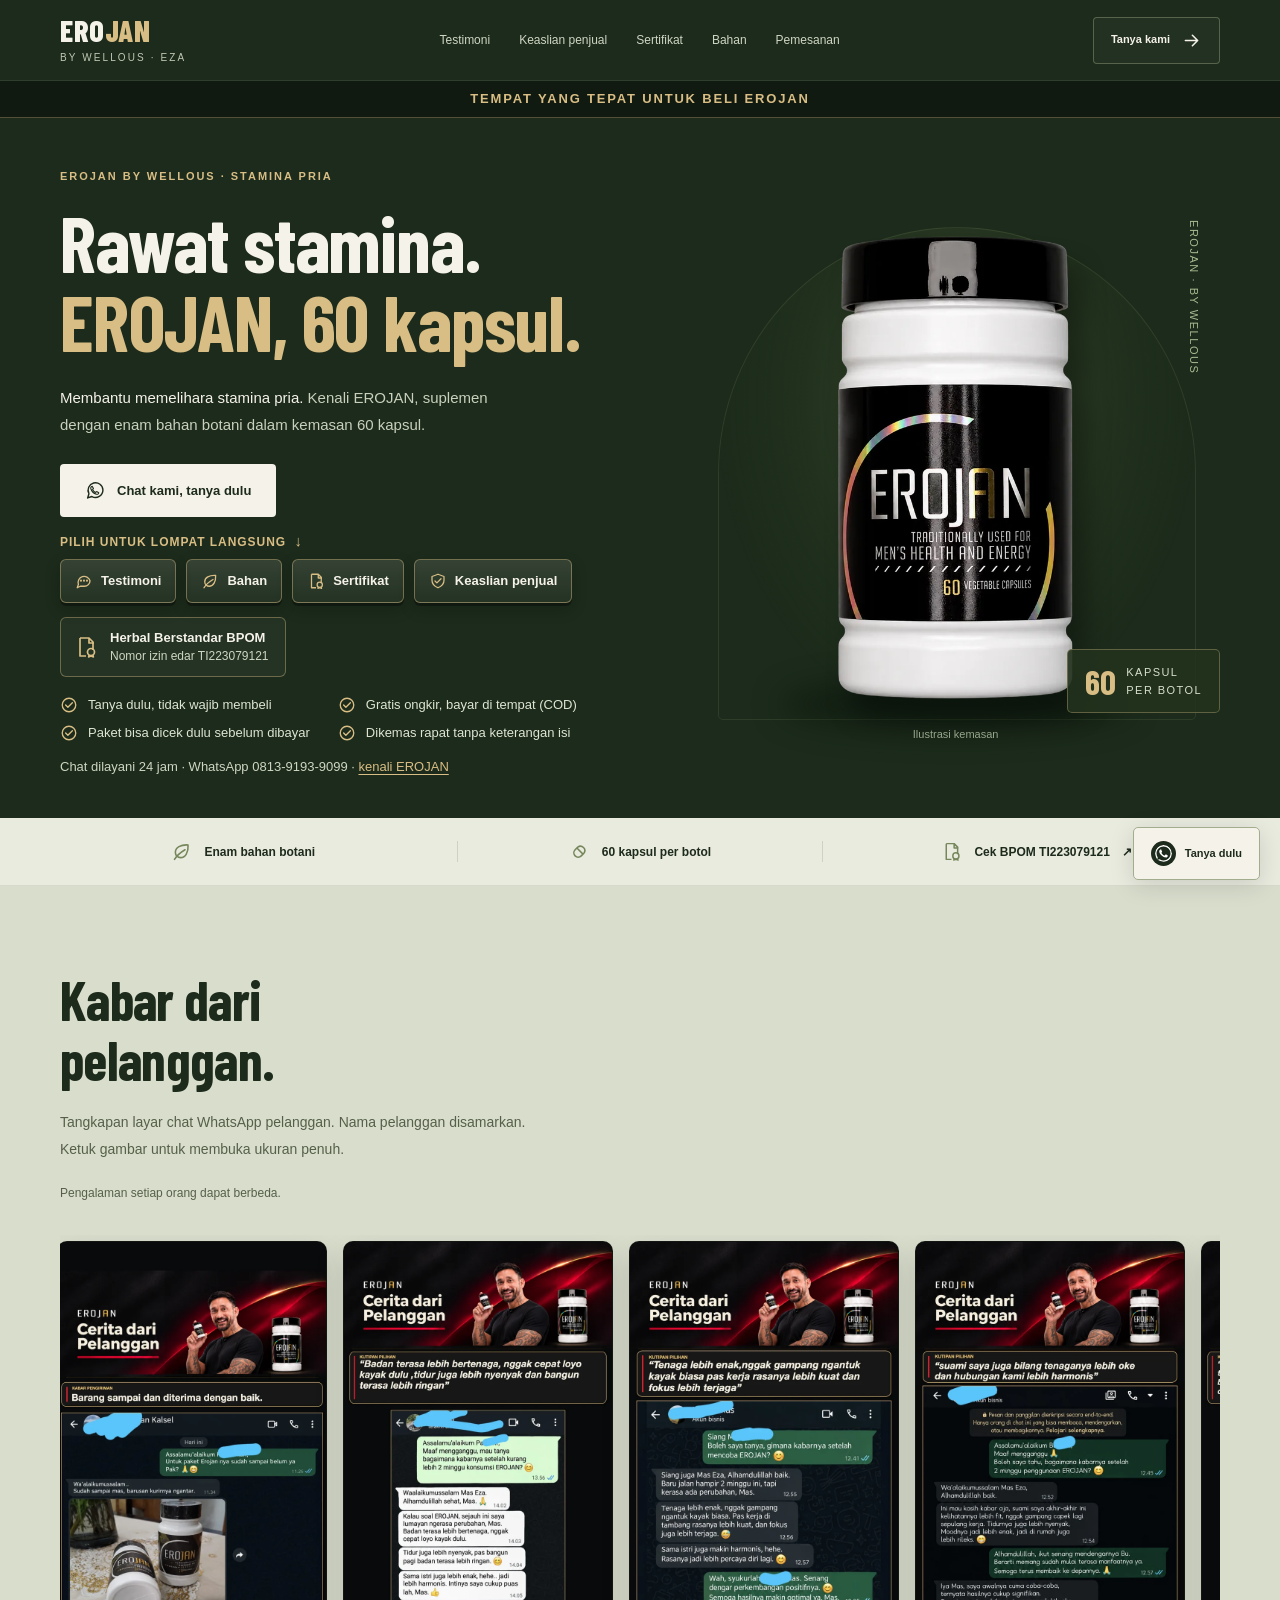
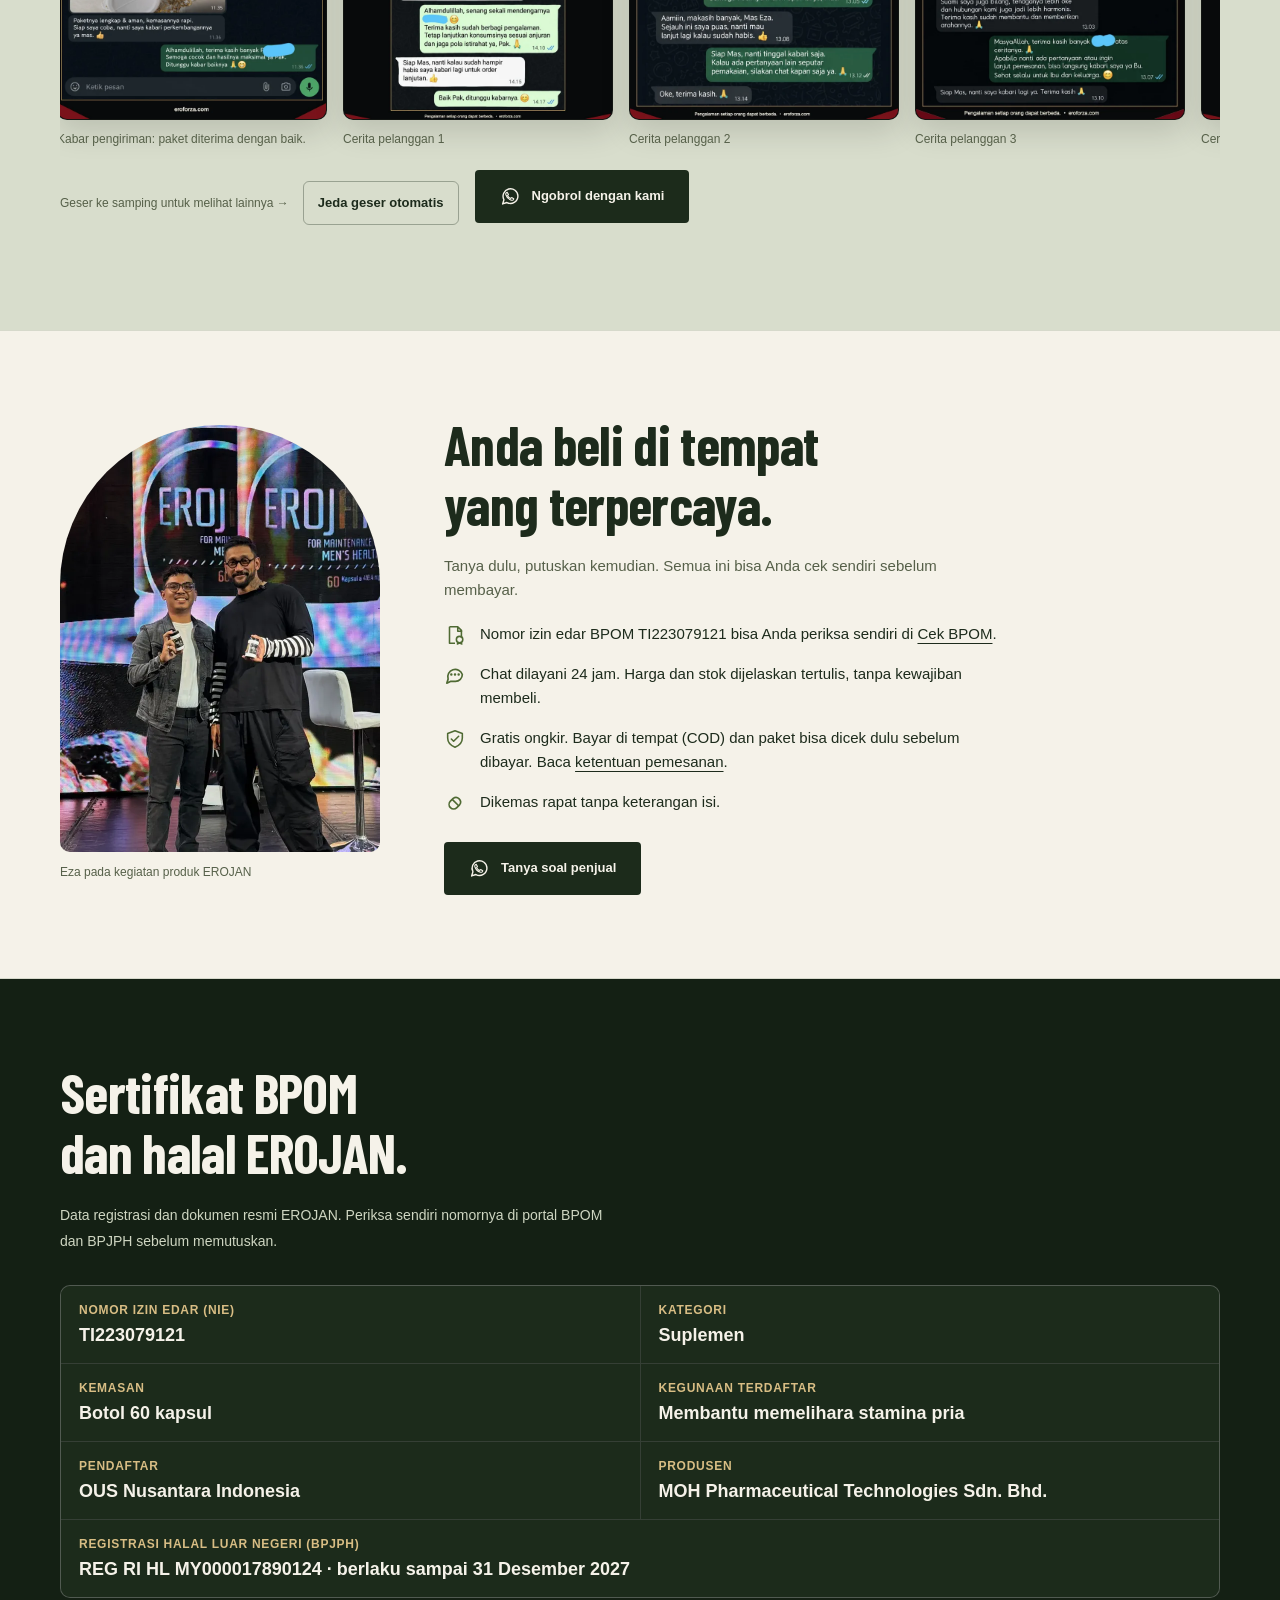
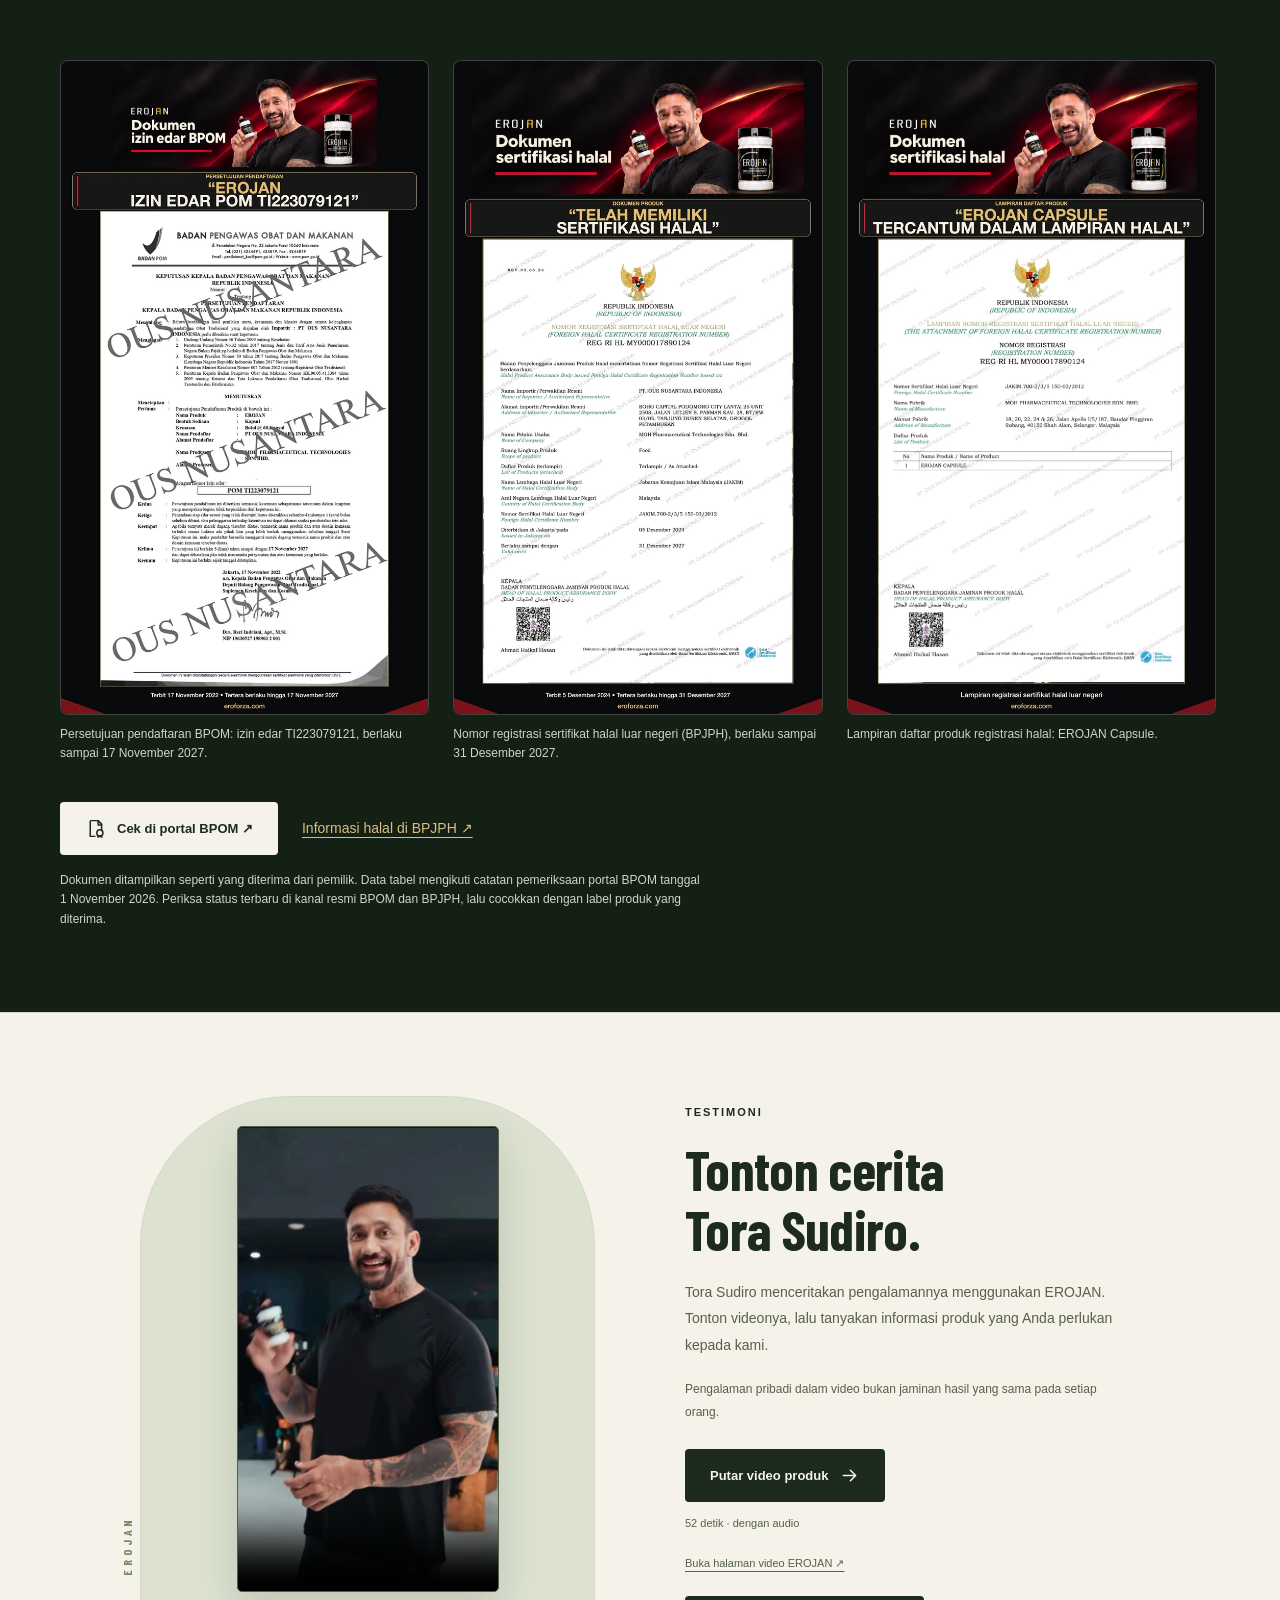
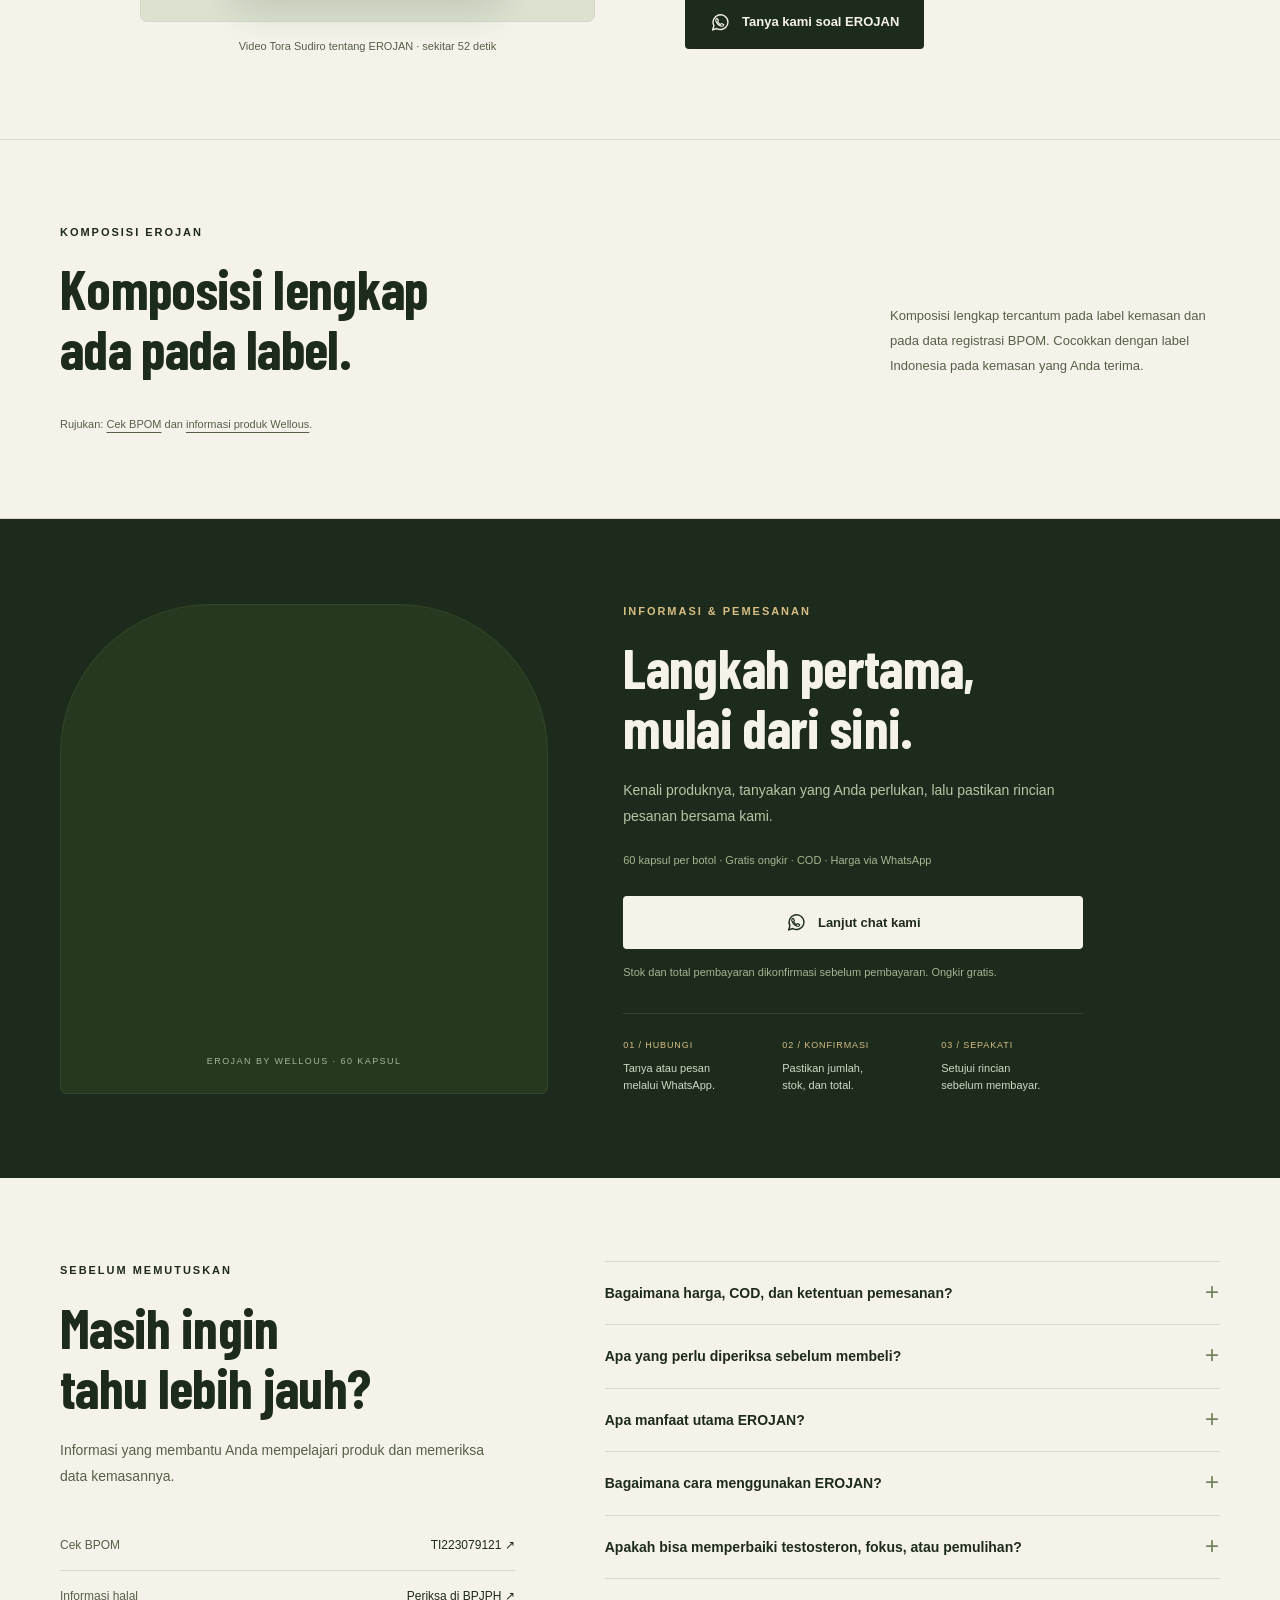
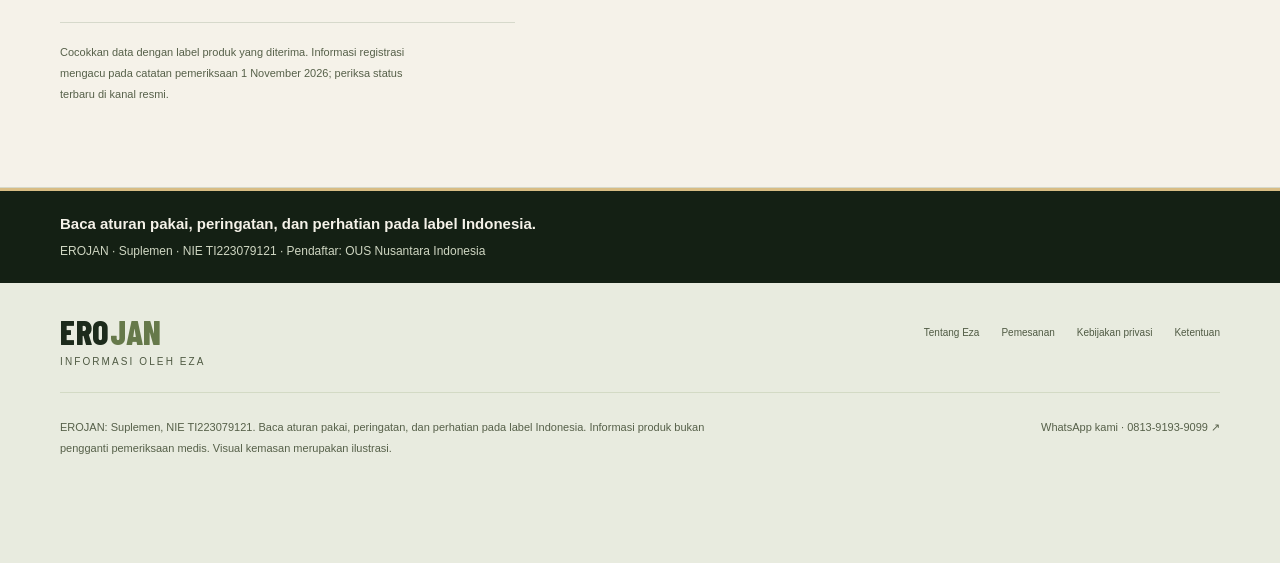
==== commit 2781b645: "Nomor WhatsApp kembali ke 0813-9193-9099 (6281391939099) atas permintaan pemilik Co-Authored-By: Cla" ====
--- a/index.html
+++ b/index.html
@@ -22,7 +22,7 @@
   <meta name="twitter:title" content="EROJAN by Wellous | Informasi Produk &amp; Pemesanan">
   <meta name="twitter:description" content="EROJAN by Wellous untuk membantu memelihara stamina pria. Kenali komposisi, tonton video Tora Sudiro, dan tanyakan informasi melalui WhatsApp kami.">
   <meta name="twitter:image" content="https://eroforza.com/assets/erojan-bottle.webp">
-  <script type="application/ld+json">{"@context":"https://schema.org","@graph":[{"@type":"WebSite","@id":"https://eroforza.com/#website","url":"https://eroforza.com/","name":"Eroforza — Informasi EROJAN oleh Eza","inLanguage":"id-ID","publisher":{"@id":"https://eroforza.com/tentang.html#eza"}},{"@type":"WebPage","@id":"https://eroforza.com/#webpage","url":"https://eroforza.com/","name":"EROJAN by Wellous | Informasi Produk & Pemesanan","isPartOf":{"@id":"https://eroforza.com/#website"},"about":{"@type":"Thing","name":"EROJAN by Wellous"},"inLanguage":"id-ID","video":{"@id":"https://eroforza.com/video.html#video"}},{"@type":"Person","@id":"https://eroforza.com/tentang.html#eza","name":"Eza","url":"https://eroforza.com/tentang.html","contactPoint":{"@type":"ContactPoint","telephone":"+62-896-8211-0081","contactType":"Informasi produk dan pemesanan","availableLanguage":"Indonesian"}},{"@type":"VideoObject","@id":"https://eroforza.com/video.html#video","name":"Video Tora Sudiro tentang EROJAN","description":"Video pengalaman pribadi Tora Sudiro mengenai EROJAN. Pengalaman dalam video bukan jaminan hasil yang sama.","thumbnailUrl":["https://eroforza.com/assets/video/erojan-tora-sudiro.jpg"],"uploadDate":"2026-10-27","duration":"PT52.034S","contentUrl":"https://eroforza.com/assets/video/erojan-tora-sudiro.mp4","inLanguage":"id-ID"},{"@type":"FAQPage","@id":"https://eroforza.com/#faq","inLanguage":"id-ID","isPartOf":{"@id":"https://eroforza.com/#webpage"},"mainEntity":[{"@type":"Question","name":"Bagaimana harga, COD, dan ketentuan pemesanan?","acceptedAnswer":{"@type":"Answer","text":"Hubungi kami melalui WhatsApp untuk informasi harga dan stok. Ongkir gratis, pembayaran bisa di tempat (COD), dan paket bisa dicek dulu sebelum dibayar. Pastikan rincian dan total pembayaran disepakati secara tertulis sebelum membayar. Baca panduan pemesanan dan ketentuan lengkap."}},{"@type":"Question","name":"Apa yang perlu diperiksa sebelum membeli?","acceptedAnswer":{"@type":"Answer","text":"Periksa kemasan, segel, label, nomor izin edar, komposisi, kode produksi, serta kedaluwarsa. Cocokkan identitas produk dengan kanal resmi dan minta rincian pesanan tertulis dari kami."}},{"@type":"Question","name":"Apa manfaat utama EROJAN?","acceptedAnswer":{"@type":"Answer","text":"EROJAN merupakan suplemen dengan kegunaan membantu memelihara stamina pria. Ikuti aturan pakai, peringatan, dan perhatian pada label Indonesia."}},{"@type":"Question","name":"Bagaimana cara menggunakan EROJAN?","acceptedAnswer":{"@type":"Answer","text":"Ikuti aturan pakai pada label Indonesia. Jangan melebihi aturan pakai. Jika memiliki kondisi medis atau sedang menggunakan obat lain, tanyakan kepada dokter atau apoteker sebelum menggunakan produk."}},{"@type":"Question","name":"Apakah bisa memperbaiki testosteron, fokus, atau pemulihan?","acceptedAnswer":{"@type":"Answer","text":"Bukti spesifik produk dalam materi yang diperiksa belum cukup untuk menjanjikan perbaikan testosteron, peningkatan fokus, atau percepatan pemulihan tubuh. Keluhan yang menetap perlu dinilai oleh tenaga kesehatan."}}]},{"@type":"Product","@id":"https://eroforza.com/#product","name":"EROJAN by Wellous","url":"https://eroforza.com/","brand":{"@type":"Brand","name":"Wellous"},"category":"Suplemen","description":"EROJAN adalah suplemen dengan kegunaan membantu memelihara stamina pria, kemasan botol 60 kapsul. Ikuti aturan pakai, peringatan, dan perhatian pada label Indonesia.","image":["https://eroforza.com/assets/erojan-bottle.webp"],"inLanguage":"id-ID","additionalProperty":[{"@type":"PropertyValue","name":"Nomor izin edar BPOM","value":"TI223079121"},{"@type":"PropertyValue","name":"Kemasan","value":"Botol 60 kapsul"}],"subjectOf":{"@id":"https://eroforza.com/video.html#video"}}]}</script>
+  <script type="application/ld+json">{"@context":"https://schema.org","@graph":[{"@type":"WebSite","@id":"https://eroforza.com/#website","url":"https://eroforza.com/","name":"Eroforza — Informasi EROJAN oleh Eza","inLanguage":"id-ID","publisher":{"@id":"https://eroforza.com/tentang.html#eza"}},{"@type":"WebPage","@id":"https://eroforza.com/#webpage","url":"https://eroforza.com/","name":"EROJAN by Wellous | Informasi Produk & Pemesanan","isPartOf":{"@id":"https://eroforza.com/#website"},"about":{"@type":"Thing","name":"EROJAN by Wellous"},"inLanguage":"id-ID","video":{"@id":"https://eroforza.com/video.html#video"}},{"@type":"Person","@id":"https://eroforza.com/tentang.html#eza","name":"Eza","url":"https://eroforza.com/tentang.html","contactPoint":{"@type":"ContactPoint","telephone":"+62-813-9193-9099","contactType":"Informasi produk dan pemesanan","availableLanguage":"Indonesian"}},{"@type":"VideoObject","@id":"https://eroforza.com/video.html#video","name":"Video Tora Sudiro tentang EROJAN","description":"Video pengalaman pribadi Tora Sudiro mengenai EROJAN. Pengalaman dalam video bukan jaminan hasil yang sama.","thumbnailUrl":["https://eroforza.com/assets/video/erojan-tora-sudiro.jpg"],"uploadDate":"2026-10-27","duration":"PT52.034S","contentUrl":"https://eroforza.com/assets/video/erojan-tora-sudiro.mp4","inLanguage":"id-ID"},{"@type":"FAQPage","@id":"https://eroforza.com/#faq","inLanguage":"id-ID","isPartOf":{"@id":"https://eroforza.com/#webpage"},"mainEntity":[{"@type":"Question","name":"Bagaimana harga, COD, dan ketentuan pemesanan?","acceptedAnswer":{"@type":"Answer","text":"Hubungi kami melalui WhatsApp untuk informasi harga dan stok. Ongkir gratis, pembayaran bisa di tempat (COD), dan paket bisa dicek dulu sebelum dibayar. Pastikan rincian dan total pembayaran disepakati secara tertulis sebelum membayar. Baca panduan pemesanan dan ketentuan lengkap."}},{"@type":"Question","name":"Apa yang perlu diperiksa sebelum membeli?","acceptedAnswer":{"@type":"Answer","text":"Periksa kemasan, segel, label, nomor izin edar, komposisi, kode produksi, serta kedaluwarsa. Cocokkan identitas produk dengan kanal resmi dan minta rincian pesanan tertulis dari kami."}},{"@type":"Question","name":"Apa manfaat utama EROJAN?","acceptedAnswer":{"@type":"Answer","text":"EROJAN merupakan suplemen dengan kegunaan membantu memelihara stamina pria. Ikuti aturan pakai, peringatan, dan perhatian pada label Indonesia."}},{"@type":"Question","name":"Bagaimana cara menggunakan EROJAN?","acceptedAnswer":{"@type":"Answer","text":"Ikuti aturan pakai pada label Indonesia. Jangan melebihi aturan pakai. Jika memiliki kondisi medis atau sedang menggunakan obat lain, tanyakan kepada dokter atau apoteker sebelum menggunakan produk."}},{"@type":"Question","name":"Apakah bisa memperbaiki testosteron, fokus, atau pemulihan?","acceptedAnswer":{"@type":"Answer","text":"Bukti spesifik produk dalam materi yang diperiksa belum cukup untuk menjanjikan perbaikan testosteron, peningkatan fokus, atau percepatan pemulihan tubuh. Keluhan yang menetap perlu dinilai oleh tenaga kesehatan."}}]},{"@type":"Product","@id":"https://eroforza.com/#product","name":"EROJAN by Wellous","url":"https://eroforza.com/","brand":{"@type":"Brand","name":"Wellous"},"category":"Suplemen","description":"EROJAN adalah suplemen dengan kegunaan membantu memelihara stamina pria, kemasan botol 60 kapsul. Ikuti aturan pakai, peringatan, dan perhatian pada label Indonesia.","image":["https://eroforza.com/assets/erojan-bottle.webp"],"inLanguage":"id-ID","additionalProperty":[{"@type":"PropertyValue","name":"Nomor izin edar BPOM","value":"TI223079121"},{"@type":"PropertyValue","name":"Kemasan","value":"Botol 60 kapsul"}],"subjectOf":{"@id":"https://eroforza.com/video.html#video"}}]}</script>
 <meta name="google-site-verification" content="LZf1OjLO3q_eCAP7fV5XMHIH5XS_ttx4I5mtoyTkKA8" />
 <link rel="stylesheet" href="/assets/redesign.css?v=20261110-conv14">
 <script src="/assets/redesign.js?v=20261110-conv14" defer></script>
@@ -37,7 +37,7 @@
   <header class="site-header"><div class="wrap header-inner">
     <a class="brand" href="#atas" aria-label="EROJAN, kembali ke atas">ERO<span>JAN</span><small>BY WELLOUS · EZA</small></a>
     <nav class="main-nav" aria-label="Navigasi utama"><a href="#testimoni">Testimoni</a><a href="#kenapa-eza">Keaslian penjual</a><a href="#sertifikat">Sertifikat</a><a href="#komposisi">Bahan</a><a href="#pemesanan">Pemesanan</a></nav>
-    <a class="button button-outline header-order" href="https://wa.me/6289682110081?text=Halo%2C%20saya%20mau%20tahu%20manfaat%20EROJAN%2060%20kapsul.%20Boleh%20sekalian%20info%20harga%20dan%20stoknya%3F%20Saya%20lihat%20dari%20website%20eroforza.com.%0A%0AAlamat%20pengiriman%20saya%3A%20">Tanya kami <svg class="icon" aria-hidden="true"><use href="/assets/erojan-icons.svg#arrow"></use></svg></a>
+    <a class="button button-outline header-order" href="https://wa.me/6281391939099?text=Halo%2C%20saya%20mau%20tahu%20manfaat%20EROJAN%2060%20kapsul.%20Boleh%20sekalian%20info%20harga%20dan%20stoknya%3F%20Saya%20lihat%20dari%20website%20eroforza.com.%0A%0AAlamat%20pengiriman%20saya%3A%20">Tanya kami <svg class="icon" aria-hidden="true"><use href="/assets/erojan-icons.svg#arrow"></use></svg></a>
   </div></header>
   <p class="top-notice">Tempat yang tepat untuk beli EROJAN</p>
   <main id="konten">
@@ -48,31 +48,31 @@
         <p class="hero-intro"><strong>Membantu memelihara stamina pria.</strong> Kenali EROJAN, suplemen dengan enam bahan botani dalam kemasan 60 kapsul.</p>
 
 
-        <div class="hero-actions"><a class="button button-light" href="https://wa.me/6289682110081?text=Halo%2C%20saya%20mau%20tahu%20manfaat%20EROJAN%2060%20kapsul.%20Boleh%20sekalian%20info%20harga%20dan%20stoknya%3F%20Saya%20lihat%20dari%20website%20eroforza.com.%0A%0AAlamat%20pengiriman%20saya%3A%20"><svg class="icon" aria-hidden="true"><use href="/assets/erojan-icons.svg#chat-phone"></use></svg>Chat kami, tanya dulu</a></div>
+        <div class="hero-actions"><a class="button button-light" href="https://wa.me/6281391939099?text=Halo%2C%20saya%20mau%20tahu%20manfaat%20EROJAN%2060%20kapsul.%20Boleh%20sekalian%20info%20harga%20dan%20stoknya%3F%20Saya%20lihat%20dari%20website%20eroforza.com.%0A%0AAlamat%20pengiriman%20saya%3A%20"><svg class="icon" aria-hidden="true"><use href="/assets/erojan-icons.svg#chat-phone"></use></svg>Chat kami, tanya dulu</a></div>
         <p class="hero-jump-label" id="hero-jump-label">Pilih untuk lompat langsung <span class="hero-jump-arrow" aria-hidden="true">↓</span></p>
         <nav class="hero-jump" aria-labelledby="hero-jump-label"><a href="#testimoni"><svg class="icon" aria-hidden="true"><use href="/assets/erojan-icons.svg#chat"></use></svg><span>Testimoni</span></a><a href="#komposisi"><svg class="icon" aria-hidden="true"><use href="/assets/erojan-icons.svg#leaf"></use></svg><span>Bahan</span></a><a href="#sertifikat"><svg class="icon" aria-hidden="true"><use href="/assets/erojan-icons.svg#certificate"></use></svg><span>Sertifikat</span></a><a href="#kenapa-eza"><svg class="icon" aria-hidden="true"><use href="/assets/erojan-icons.svg#shield"></use></svg><span>Keaslian penjual</span></a></nav>
         <div class="hero-proof"><svg class="icon" aria-hidden="true"><use href="/assets/erojan-icons.svg#certificate"></use></svg><span>Herbal Berstandar BPOM<small>Nomor izin edar TI223079121</small></span></div>
         <ul class="hero-assure" aria-label="Yang perlu Anda ketahui sebelum menghubungi"><li><svg class="icon" aria-hidden="true"><use href="/assets/erojan-icons.svg#check"></use></svg>Tanya dulu, tidak wajib membeli</li><li><svg class="icon" aria-hidden="true"><use href="/assets/erojan-icons.svg#check"></use></svg>Gratis ongkir, bayar di tempat (COD)</li><li><svg class="icon" aria-hidden="true"><use href="/assets/erojan-icons.svg#check"></use></svg>Paket bisa dicek dulu sebelum dibayar</li><li><svg class="icon" aria-hidden="true"><use href="/assets/erojan-icons.svg#check"></use></svg>Dikemas rapat tanpa keterangan isi</li></ul>
-        <p class="hero-seller">Chat dilayani 24 jam · WhatsApp 0896-8211-0081 · <a href="/tentang.html">kenali EROJAN</a></p>
+        <p class="hero-seller">Chat dilayani 24 jam · WhatsApp 0813-9193-9099 · <a href="/tentang.html">kenali EROJAN</a></p>
       </div>
       <figure class="hero-art"><span class="art-topline" aria-hidden="true">EROJAN · BY WELLOUS</span><img class="hero-bottle" src="/assets/erojan-cutout-800.webp" srcset="/assets/erojan-cutout-480.webp 480w, /assets/erojan-cutout-800.webp 800w, /assets/erojan-cutout-1200.webp 1200w" sizes="(max-width:720px) 70vw, 520px" width="1200" height="1310" alt="Ilustrasi kemasan botol EROJAN by Wellous" fetchpriority="high" decoding="async"><div class="art-seal"><strong>60</strong><span>KAPSUL<br>PER BOTOL</span></div><figcaption>Ilustrasi kemasan</figcaption></figure>
     </div></section>
     <section class="fact-bar" aria-label="Fakta singkat produk"><div class="wrap fact-grid"><div><svg class="icon" aria-hidden="true"><use href="/assets/erojan-icons.svg#leaf"></use></svg>Enam bahan botani</div><div class="fact-middle"><svg class="icon" aria-hidden="true"><use href="/assets/erojan-icons.svg#capsule"></use></svg>60 kapsul per botol</div><a href="#legalitas"><svg class="icon" aria-hidden="true"><use href="/assets/erojan-icons.svg#certificate"></use></svg>Cek BPOM TI223079121 <span aria-hidden="true">↗</span></a></div></section>
-    <section class="section kabar" id="kabar" aria-labelledby="kabar-heading"><span id="testimoni"></span><div class="wrap"><div class="kabar-head"><h2 class="section-title" id="kabar-heading">Kabar dari<br>pelanggan.</h2><p class="section-intro">Tangkapan layar chat WhatsApp pelanggan. Nama pelanggan disamarkan. Ketuk gambar untuk membuka ukuran penuh.</p><p class="video-personal-note">Pengalaman setiap orang dapat berbeda.</p></div><ul class="kabar-track" tabindex="0" aria-label="Tangkapan layar chat pelanggan, geser ke samping"><li><figure><a href="/assets/testimoni/pengiriman-03-1080.webp" target="_blank" rel="noopener noreferrer" aria-label="Buka tangkapan layar ukuran penuh"><img src="/assets/testimoni/pengiriman-03-720.webp" width="720" height="1280" alt="Tangkapan layar chat WhatsApp pelanggan: kabar paket EROJAN sudah sampai" loading="lazy" decoding="async"></a><figcaption>Kabar pengiriman: paket diterima dengan baik.</figcaption></figure></li><li><figure><a href="/assets/testimoni/testimoni-06-1080.webp" target="_blank" rel="noopener noreferrer" aria-label="Buka tangkapan layar ukuran penuh"><img src="/assets/testimoni/testimoni-06-720.webp" width="720" height="1280" alt="Tangkapan layar chat WhatsApp pelanggan EROJAN, cerita pelanggan 1" loading="lazy" decoding="async"></a><figcaption>Cerita pelanggan 1</figcaption></figure></li><li><figure><a href="/assets/testimoni/testimoni-07-1080.webp" target="_blank" rel="noopener noreferrer" aria-label="Buka tangkapan layar ukuran penuh"><img src="/assets/testimoni/testimoni-07-720.webp" width="720" height="1280" alt="Tangkapan layar chat WhatsApp pelanggan EROJAN, cerita pelanggan 2" loading="lazy" decoding="async"></a><figcaption>Cerita pelanggan 2</figcaption></figure></li><li><figure><a href="/assets/testimoni/testimoni-01-1080.webp" target="_blank" rel="noopener noreferrer" aria-label="Buka tangkapan layar ukuran penuh"><img src="/assets/testimoni/testimoni-01-720.webp" width="720" height="1280" alt="Tangkapan layar chat WhatsApp pelanggan EROJAN, cerita pelanggan 3" loading="lazy" decoding="async"></a><figcaption>Cerita pelanggan 3</figcaption></figure></li><li><figure><a href="/assets/testimoni/testimoni-05-1080.webp" target="_blank" rel="noopener noreferrer" aria-label="Buka tangkapan layar ukuran penuh"><img src="/assets/testimoni/testimoni-05-720.webp" width="720" height="1280" alt="Tangkapan layar chat WhatsApp pelanggan EROJAN, cerita pelanggan 4" loading="lazy" decoding="async"></a><figcaption>Cerita pelanggan 4</figcaption></figure></li></ul><p class="kabar-hint" aria-hidden="true">Geser ke samping untuk melihat lainnya →</p><a class="button button-olive kabar-cta" href="https://wa.me/6289682110081?text=Halo%2C%20saya%20mau%20tahu%20manfaat%20EROJAN%2060%20kapsul.%20Boleh%20sekalian%20info%20harga%20dan%20stoknya%3F%20Saya%20lihat%20dari%20website%20eroforza.com.%0A%0AAlamat%20pengiriman%20saya%3A%20"><svg class="icon" aria-hidden="true"><use href="/assets/erojan-icons.svg#chat-phone"></use></svg>Ngobrol dengan kami</a></div></section>
-    <section class="section assurance" id="kenapa-eza" aria-labelledby="assurance-heading"><div class="wrap assurance-grid"><figure class="assurance-photo"><img src="/assets/eza-erojan-event-640.webp" width="640" height="1138" alt="Eza pada kegiatan produk EROJAN" loading="lazy" decoding="async"><figcaption>Eza pada kegiatan produk EROJAN</figcaption></figure><div class="assurance-copy"><h2 class="section-title" id="assurance-heading">Anda beli di tempat<br>yang terpercaya.</h2><p class="assurance-lead">Tanya dulu, putuskan kemudian. Semua ini bisa Anda cek sendiri sebelum membayar.</p><ul class="assurance-list"><li><svg class="icon" aria-hidden="true"><use href="/assets/erojan-icons.svg#certificate"></use></svg><span>Nomor izin edar BPOM TI223079121 bisa Anda periksa sendiri di <a class="text-link" href="https://cekbpom.pom.go.id/all-produk?query=TI223079121" target="_blank" rel="noopener noreferrer">Cek BPOM</a>.</span></li><li><svg class="icon" aria-hidden="true"><use href="/assets/erojan-icons.svg#chat"></use></svg><span>Chat dilayani 24 jam. Harga dan stok dijelaskan tertulis, tanpa kewajiban membeli.</span></li><li><svg class="icon" aria-hidden="true"><use href="/assets/erojan-icons.svg#shield"></use></svg><span>Gratis ongkir. Bayar di tempat (COD) dan paket bisa dicek dulu sebelum dibayar. Baca <a class="text-link" href="/ketentuan.html">ketentuan pemesanan</a>.</span></li><li><svg class="icon" aria-hidden="true"><use href="/assets/erojan-icons.svg#capsule"></use></svg><span>Dikemas rapat tanpa keterangan isi.</span></li></ul><a class="button button-olive" href="https://wa.me/6289682110081?text=Halo%2C%20saya%20mau%20tahu%20manfaat%20EROJAN%2060%20kapsul.%20Boleh%20sekalian%20info%20harga%20dan%20stoknya%3F%20Saya%20lihat%20dari%20website%20eroforza.com.%0A%0AAlamat%20pengiriman%20saya%3A%20"><svg class="icon" aria-hidden="true"><use href="/assets/erojan-icons.svg#chat-phone"></use></svg>Tanya soal penjual</a></div></div></section>
+    <section class="section kabar" id="kabar" aria-labelledby="kabar-heading"><span id="testimoni"></span><div class="wrap"><div class="kabar-head"><h2 class="section-title" id="kabar-heading">Kabar dari<br>pelanggan.</h2><p class="section-intro">Tangkapan layar chat WhatsApp pelanggan. Nama pelanggan disamarkan. Ketuk gambar untuk membuka ukuran penuh.</p><p class="video-personal-note">Pengalaman setiap orang dapat berbeda.</p></div><ul class="kabar-track" tabindex="0" aria-label="Tangkapan layar chat pelanggan, geser ke samping"><li><figure><a href="/assets/testimoni/pengiriman-03-1080.webp" target="_blank" rel="noopener noreferrer" aria-label="Buka tangkapan layar ukuran penuh"><img src="/assets/testimoni/pengiriman-03-720.webp" width="720" height="1280" alt="Tangkapan layar chat WhatsApp pelanggan: kabar paket EROJAN sudah sampai" loading="lazy" decoding="async"></a><figcaption>Kabar pengiriman: paket diterima dengan baik.</figcaption></figure></li><li><figure><a href="/assets/testimoni/testimoni-06-1080.webp" target="_blank" rel="noopener noreferrer" aria-label="Buka tangkapan layar ukuran penuh"><img src="/assets/testimoni/testimoni-06-720.webp" width="720" height="1280" alt="Tangkapan layar chat WhatsApp pelanggan EROJAN, cerita pelanggan 1" loading="lazy" decoding="async"></a><figcaption>Cerita pelanggan 1</figcaption></figure></li><li><figure><a href="/assets/testimoni/testimoni-07-1080.webp" target="_blank" rel="noopener noreferrer" aria-label="Buka tangkapan layar ukuran penuh"><img src="/assets/testimoni/testimoni-07-720.webp" width="720" height="1280" alt="Tangkapan layar chat WhatsApp pelanggan EROJAN, cerita pelanggan 2" loading="lazy" decoding="async"></a><figcaption>Cerita pelanggan 2</figcaption></figure></li><li><figure><a href="/assets/testimoni/testimoni-01-1080.webp" target="_blank" rel="noopener noreferrer" aria-label="Buka tangkapan layar ukuran penuh"><img src="/assets/testimoni/testimoni-01-720.webp" width="720" height="1280" alt="Tangkapan layar chat WhatsApp pelanggan EROJAN, cerita pelanggan 3" loading="lazy" decoding="async"></a><figcaption>Cerita pelanggan 3</figcaption></figure></li><li><figure><a href="/assets/testimoni/testimoni-05-1080.webp" target="_blank" rel="noopener noreferrer" aria-label="Buka tangkapan layar ukuran penuh"><img src="/assets/testimoni/testimoni-05-720.webp" width="720" height="1280" alt="Tangkapan layar chat WhatsApp pelanggan EROJAN, cerita pelanggan 4" loading="lazy" decoding="async"></a><figcaption>Cerita pelanggan 4</figcaption></figure></li></ul><p class="kabar-hint" aria-hidden="true">Geser ke samping untuk melihat lainnya →</p><a class="button button-olive kabar-cta" href="https://wa.me/6281391939099?text=Halo%2C%20saya%20mau%20tahu%20manfaat%20EROJAN%2060%20kapsul.%20Boleh%20sekalian%20info%20harga%20dan%20stoknya%3F%20Saya%20lihat%20dari%20website%20eroforza.com.%0A%0AAlamat%20pengiriman%20saya%3A%20"><svg class="icon" aria-hidden="true"><use href="/assets/erojan-icons.svg#chat-phone"></use></svg>Ngobrol dengan kami</a></div></section>
+    <section class="section assurance" id="kenapa-eza" aria-labelledby="assurance-heading"><div class="wrap assurance-grid"><figure class="assurance-photo"><img src="/assets/eza-erojan-event-640.webp" width="640" height="1138" alt="Eza pada kegiatan produk EROJAN" loading="lazy" decoding="async"><figcaption>Eza pada kegiatan produk EROJAN</figcaption></figure><div class="assurance-copy"><h2 class="section-title" id="assurance-heading">Anda beli di tempat<br>yang terpercaya.</h2><p class="assurance-lead">Tanya dulu, putuskan kemudian. Semua ini bisa Anda cek sendiri sebelum membayar.</p><ul class="assurance-list"><li><svg class="icon" aria-hidden="true"><use href="/assets/erojan-icons.svg#certificate"></use></svg><span>Nomor izin edar BPOM TI223079121 bisa Anda periksa sendiri di <a class="text-link" href="https://cekbpom.pom.go.id/all-produk?query=TI223079121" target="_blank" rel="noopener noreferrer">Cek BPOM</a>.</span></li><li><svg class="icon" aria-hidden="true"><use href="/assets/erojan-icons.svg#chat"></use></svg><span>Chat dilayani 24 jam. Harga dan stok dijelaskan tertulis, tanpa kewajiban membeli.</span></li><li><svg class="icon" aria-hidden="true"><use href="/assets/erojan-icons.svg#shield"></use></svg><span>Gratis ongkir. Bayar di tempat (COD) dan paket bisa dicek dulu sebelum dibayar. Baca <a class="text-link" href="/ketentuan.html">ketentuan pemesanan</a>.</span></li><li><svg class="icon" aria-hidden="true"><use href="/assets/erojan-icons.svg#capsule"></use></svg><span>Dikemas rapat tanpa keterangan isi.</span></li></ul><a class="button button-olive" href="https://wa.me/6281391939099?text=Halo%2C%20saya%20mau%20tahu%20manfaat%20EROJAN%2060%20kapsul.%20Boleh%20sekalian%20info%20harga%20dan%20stoknya%3F%20Saya%20lihat%20dari%20website%20eroforza.com.%0A%0AAlamat%20pengiriman%20saya%3A%20"><svg class="icon" aria-hidden="true"><use href="/assets/erojan-icons.svg#chat-phone"></use></svg>Tanya soal penjual</a></div></div></section>
     <section class="section sertifikat" id="sertifikat" aria-labelledby="sertifikat-heading"><div class="wrap"><div class="sertifikat-head"><h2 class="section-title" id="sertifikat-heading">Sertifikat BPOM<br>dan halal EROJAN.</h2><p class="section-intro">Data registrasi dan dokumen resmi EROJAN. Periksa sendiri nomornya di portal BPOM dan BPJPH sebelum memutuskan.</p></div><div class="sertifikat-grid"><dl class="sertifikat-data"><div><dt>Nomor izin edar (NIE)</dt><dd>TI223079121</dd></div><div><dt>Kategori</dt><dd>Suplemen</dd></div><div><dt>Kemasan</dt><dd>Botol 60 kapsul</dd></div><div><dt>Kegunaan terdaftar</dt><dd>Membantu memelihara stamina pria</dd></div><div><dt>Pendaftar</dt><dd>OUS Nusantara Indonesia</dd></div><div><dt>Produsen</dt><dd>MOH Pharmaceutical Technologies Sdn. Bhd.</dd></div><div><dt>Registrasi halal luar negeri (BPJPH)</dt><dd>REG RI HL MY000017890124 · berlaku sampai 31 Desember 2027</dd></div></dl><ul class="sertifikat-gallery" tabindex="0" aria-label="Dokumen sertifikat, geser ke samping"><li><figure><a href="/assets/sertifikat/izin-edar-bpom-1440.webp" target="_blank" rel="noopener noreferrer" aria-label="Buka dokumen ukuran penuh"><img src="/assets/sertifikat/izin-edar-bpom-720.webp" width="720" height="1280" alt="Dokumen persetujuan pendaftaran BPOM untuk EROJAN dengan nomor izin edar TI223079121" loading="lazy" decoding="async"></a><figcaption>Persetujuan pendaftaran BPOM: izin edar TI223079121, berlaku sampai 17 November 2027.</figcaption></figure></li><li><figure><a href="/assets/sertifikat/halal-registrasi-1440.webp" target="_blank" rel="noopener noreferrer" aria-label="Buka dokumen ukuran penuh"><img src="/assets/sertifikat/halal-registrasi-720.webp" width="720" height="1280" alt="Dokumen nomor registrasi sertifikat halal luar negeri BPJPH untuk produk EROJAN" loading="lazy" decoding="async"></a><figcaption>Nomor registrasi sertifikat halal luar negeri (BPJPH), berlaku sampai 31 Desember 2027.</figcaption></figure></li><li><figure><a href="/assets/sertifikat/halal-lampiran-1440.webp" target="_blank" rel="noopener noreferrer" aria-label="Buka dokumen ukuran penuh"><img src="/assets/sertifikat/halal-lampiran-720.webp" width="720" height="1280" alt="Lampiran daftar produk pada registrasi sertifikat halal luar negeri, memuat EROJAN Capsule" loading="lazy" decoding="async"></a><figcaption>Lampiran daftar produk registrasi halal: EROJAN Capsule.</figcaption></figure></li></ul><p class="sertifikat-hint" aria-hidden="true">Ketuk dokumen untuk membuka ukuran penuh.</p></div><div class="sertifikat-actions"><a class="button button-light" href="https://cekbpom.pom.go.id/all-produk?query=TI223079121" target="_blank" rel="noopener noreferrer"><svg class="icon" aria-hidden="true"><use href="/assets/erojan-icons.svg#certificate"></use></svg>Cek di portal BPOM ↗</a><a class="text-link sertifikat-halal" href="https://bpjph.halal.go.id/cari/produk-halal-ln?produk=EROJAN" target="_blank" rel="noopener noreferrer">Informasi halal di BPJPH ↗</a></div><p class="sertifikat-note">Dokumen ditampilkan seperti yang diterima dari pemilik. Data tabel mengikuti catatan pemeriksaan portal BPOM tanggal 1 November 2026. Periksa status terbaru di kanal resmi BPOM dan BPJPH, lalu cocokkan dengan label produk yang diterima.</p></div></section>
     <section class="section video-section" id="video" aria-labelledby="video-heading"><div class="wrap video-grid">
       <div class="video-media"><div class="video-stage"><video id="product-video" class="product-video" controls playsinline preload="metadata" width="720" height="1280" poster="/assets/video/erojan-tora-sudiro.jpg" aria-label="Video Tora Sudiro tentang EROJAN"><source src="assets/video/erojan-tora-sudiro.mp4" type="video/mp4">Browser Anda tidak mendukung pemutar video. <a href="/assets/video/erojan-tora-sudiro.mp4">Buka video EROJAN</a>.</video></div><p class="video-caption">Video Tora Sudiro tentang EROJAN · sekitar 52 detik</p></div>
-      <div class="video-copy"><p class="kicker">TESTIMONI</p><h2 class="section-title" id="video-heading">Tonton cerita<br>Tora Sudiro.</h2><p class="section-intro">Tora Sudiro menceritakan pengalamannya menggunakan EROJAN. Tonton videonya, lalu tanyakan informasi produk yang Anda perlukan kepada kami.</p><p class="video-personal-note">Pengalaman pribadi dalam video bukan jaminan hasil yang sama pada setiap orang.</p><button id="video-play" class="button button-olive" type="button" aria-controls="product-video" aria-pressed="false"><span>Putar video produk</span><svg class="icon" aria-hidden="true"><use href="/assets/erojan-icons.svg#arrow"></use></svg></button><small class="play-note" id="video-status" role="status" aria-live="polite">52 detik · dengan audio</small><p class="source-note"><a class="text-link" href="/video.html">Buka halaman video EROJAN ↗</a></p><a class="button button-olive video-cta" href="https://wa.me/6289682110081?text=Halo%2C%20saya%20mau%20tahu%20manfaat%20EROJAN%2060%20kapsul.%20Boleh%20sekalian%20info%20harga%20dan%20stoknya%3F%20Saya%20lihat%20dari%20website%20eroforza.com.%0A%0AAlamat%20pengiriman%20saya%3A%20"><svg class="icon" aria-hidden="true"><use href="/assets/erojan-icons.svg#chat-phone"></use></svg>Tanya kami soal EROJAN</a></div>
+      <div class="video-copy"><p class="kicker">TESTIMONI</p><h2 class="section-title" id="video-heading">Tonton cerita<br>Tora Sudiro.</h2><p class="section-intro">Tora Sudiro menceritakan pengalamannya menggunakan EROJAN. Tonton videonya, lalu tanyakan informasi produk yang Anda perlukan kepada kami.</p><p class="video-personal-note">Pengalaman pribadi dalam video bukan jaminan hasil yang sama pada setiap orang.</p><button id="video-play" class="button button-olive" type="button" aria-controls="product-video" aria-pressed="false"><span>Putar video produk</span><svg class="icon" aria-hidden="true"><use href="/assets/erojan-icons.svg#arrow"></use></svg></button><small class="play-note" id="video-status" role="status" aria-live="polite">52 detik · dengan audio</small><p class="source-note"><a class="text-link" href="/video.html">Buka halaman video EROJAN ↗</a></p><a class="button button-olive video-cta" href="https://wa.me/6281391939099?text=Halo%2C%20saya%20mau%20tahu%20manfaat%20EROJAN%2060%20kapsul.%20Boleh%20sekalian%20info%20harga%20dan%20stoknya%3F%20Saya%20lihat%20dari%20website%20eroforza.com.%0A%0AAlamat%20pengiriman%20saya%3A%20"><svg class="icon" aria-hidden="true"><use href="/assets/erojan-icons.svg#chat-phone"></use></svg>Tanya kami soal EROJAN</a></div>
     </div></section>
 
     <section class="section ingredients" id="komposisi" aria-labelledby="ingredients-heading"><div class="wrap"><div class="section-topline"><div><p class="kicker">KOMPOSISI EROJAN</p><h2 class="section-title" id="ingredients-heading">Komposisi lengkap<br>ada pada label.</h2></div><p>Komposisi lengkap tercantum pada label kemasan dan pada data registrasi BPOM. Cocokkan dengan label Indonesia pada kemasan yang Anda terima.</p></div><p class="source-note">Rujukan: <a class="text-link" href="https://cekbpom.pom.go.id/all-produk?query=TI223079121" target="_blank" rel="noopener noreferrer">Cek BPOM</a> dan <a class="text-link" href="https://www.wellous.com/product/erojan/" target="_blank" rel="noopener noreferrer">informasi produk Wellous</a>.</p></div></section>
-    <section class="section order-section" id="pemesanan" aria-labelledby="order-heading"><div class="wrap order-card"><div class="order-visual"><img src="/assets/erojan-cutout-800.webp" srcset="/assets/erojan-cutout-480.webp 480w, /assets/erojan-cutout-800.webp 800w, /assets/erojan-cutout-1200.webp 1200w" sizes="(max-width:720px) 70vw, 420px" width="1200" height="1310" alt="Ilustrasi botol EROJAN berisi 60 kapsul" loading="lazy" decoding="async"><span class="order-visual-note">EROJAN BY WELLOUS · 60 KAPSUL</span></div><div class="order-copy"><p class="kicker gold">INFORMASI & PEMESANAN</p><h2 class="section-title" id="order-heading">Langkah pertama,<br>mulai dari sini.</h2><p>Kenali produknya, tanyakan yang Anda perlukan, lalu pastikan rincian pesanan bersama kami.</p><div class="order-includes">60 kapsul per botol · Gratis ongkir · COD · Harga via WhatsApp</div><a class="button button-light order-button" href="https://wa.me/6289682110081?text=Halo%2C%20saya%20mau%20tahu%20manfaat%20EROJAN%2060%20kapsul.%20Boleh%20sekalian%20info%20harga%20dan%20stoknya%3F%20Saya%20lihat%20dari%20website%20eroforza.com.%0A%0AAlamat%20pengiriman%20saya%3A%20"><svg class="icon" aria-hidden="true"><use href="/assets/erojan-icons.svg#chat-phone"></use></svg>Lanjut chat kami</a><p class="order-footnote">Stok dan total pembayaran dikonfirmasi sebelum pembayaran. Ongkir gratis.</p><div class="order-steps" aria-label="Alur pemesanan"><div><span>01 / HUBUNGI</span><strong>Tanya atau pesan<br>melalui WhatsApp.</strong></div><div><span>02 / KONFIRMASI</span><strong>Pastikan jumlah,<br>stok, dan total.</strong></div><div><span>03 / SEPAKATI</span><strong>Setujui rincian<br>sebelum membayar.</strong></div></div></div></div></section>
+    <section class="section order-section" id="pemesanan" aria-labelledby="order-heading"><div class="wrap order-card"><div class="order-visual"><img src="/assets/erojan-cutout-800.webp" srcset="/assets/erojan-cutout-480.webp 480w, /assets/erojan-cutout-800.webp 800w, /assets/erojan-cutout-1200.webp 1200w" sizes="(max-width:720px) 70vw, 420px" width="1200" height="1310" alt="Ilustrasi botol EROJAN berisi 60 kapsul" loading="lazy" decoding="async"><span class="order-visual-note">EROJAN BY WELLOUS · 60 KAPSUL</span></div><div class="order-copy"><p class="kicker gold">INFORMASI & PEMESANAN</p><h2 class="section-title" id="order-heading">Langkah pertama,<br>mulai dari sini.</h2><p>Kenali produknya, tanyakan yang Anda perlukan, lalu pastikan rincian pesanan bersama kami.</p><div class="order-includes">60 kapsul per botol · Gratis ongkir · COD · Harga via WhatsApp</div><a class="button button-light order-button" href="https://wa.me/6281391939099?text=Halo%2C%20saya%20mau%20tahu%20manfaat%20EROJAN%2060%20kapsul.%20Boleh%20sekalian%20info%20harga%20dan%20stoknya%3F%20Saya%20lihat%20dari%20website%20eroforza.com.%0A%0AAlamat%20pengiriman%20saya%3A%20"><svg class="icon" aria-hidden="true"><use href="/assets/erojan-icons.svg#chat-phone"></use></svg>Lanjut chat kami</a><p class="order-footnote">Stok dan total pembayaran dikonfirmasi sebelum pembayaran. Ongkir gratis.</p><div class="order-steps" aria-label="Alur pemesanan"><div><span>01 / HUBUNGI</span><strong>Tanya atau pesan<br>melalui WhatsApp.</strong></div><div><span>02 / KONFIRMASI</span><strong>Pastikan jumlah,<br>stok, dan total.</strong></div><div><span>03 / SEPAKATI</span><strong>Setujui rincian<br>sebelum membayar.</strong></div></div></div></div></section>
     <section class="section" id="legalitas" aria-labelledby="faq-heading"><div class="wrap info-grid"><div><p class="kicker">SEBELUM MEMUTUSKAN</p><h2 class="section-title" id="faq-heading">Masih ingin<br>tahu lebih jauh?</h2><p class="section-intro">Informasi yang membantu Anda mempelajari produk dan memeriksa data kemasannya.</p><div class="registry-links"><a href="https://cekbpom.pom.go.id/all-produk?query=TI223079121" target="_blank" rel="noopener noreferrer"><span>Cek BPOM</span><strong>TI223079121 ↗</strong></a><a href="https://bpjph.halal.go.id/cari/produk-halal-ln?produk=EROJAN" target="_blank" rel="noopener noreferrer"><span>Informasi halal</span><strong>Periksa di BPJPH ↗</strong></a></div><p class="registry-caption">Cocokkan data dengan label produk yang diterima. Informasi registrasi mengacu pada catatan pemeriksaan 1 November 2026; periksa status terbaru di kanal resmi.</p></div><div class="faq-list" id="faq"><details id="ketentuan-pemesanan"><summary>Bagaimana harga, COD, dan ketentuan pemesanan?</summary><p>Hubungi kami melalui WhatsApp untuk informasi harga dan stok. Ongkir gratis, pembayaran bisa di tempat (COD), dan paket bisa dicek dulu sebelum dibayar. Pastikan rincian dan total pembayaran disepakati secara tertulis sebelum membayar. <a class="text-link" href="/pemesanan.html">Baca panduan pemesanan</a> dan <a class="text-link" href="/ketentuan.html">ketentuan lengkap</a>.</p></details><details><summary>Apa yang perlu diperiksa sebelum membeli?</summary><p>Periksa kemasan, segel, label, nomor izin edar, komposisi, kode produksi, serta kedaluwarsa. Cocokkan identitas produk dengan kanal resmi dan minta rincian pesanan tertulis dari kami.</p></details><details><summary>Apa manfaat utama EROJAN?</summary><p>EROJAN merupakan suplemen dengan kegunaan membantu memelihara stamina pria. Ikuti aturan pakai, peringatan, dan perhatian pada label Indonesia.</p></details><details><summary>Bagaimana cara menggunakan EROJAN?</summary><p>Ikuti aturan pakai pada label Indonesia. Jangan melebihi aturan pakai. Jika memiliki kondisi medis atau sedang menggunakan obat lain, tanyakan kepada dokter atau apoteker sebelum menggunakan produk.</p></details><details><summary>Apakah bisa memperbaiki testosteron, fokus, atau pemulihan?</summary><p>Bukti spesifik produk dalam materi yang diperiksa belum cukup untuk menjanjikan perbaikan testosteron, peningkatan fokus, atau percepatan pemulihan tubuh. Keluhan yang menetap perlu dinilai oleh tenaga kesehatan.</p></details></div></div></section>
   <aside class="usage-notice" aria-label="Aturan pakai dan peringatan"><div class="wrap"><strong>Baca aturan pakai, peringatan, dan perhatian pada label Indonesia.</strong><span>EROJAN · Suplemen · NIE TI223079121 · Pendaftar: OUS Nusantara Indonesia</span></div></aside>
   </main>
-  <footer class="footer" id="kontak-eza"><div class="wrap"><div class="footer-top"><a class="brand" href="#atas" aria-label="EROJAN kembali ke atas">ERO<span>JAN</span><small>INFORMASI OLEH EZA</small></a><nav class="footer-links" aria-label="Informasi pengelola"><a href="/tentang.html">Tentang Eza</a><a href="/pemesanan.html">Pemesanan</a><a href="/kebijakan-privasi.html">Kebijakan privasi</a><a href="/ketentuan.html">Ketentuan</a></nav></div><div class="footer-copy"><p>EROJAN: Suplemen, NIE TI223079121. Baca aturan pakai, peringatan, dan perhatian pada label Indonesia. Informasi produk bukan pengganti pemeriksaan medis. Visual kemasan merupakan ilustrasi.</p><a href="https://wa.me/6289682110081?text=Halo%2C%20saya%20mau%20tahu%20manfaat%20EROJAN%2060%20kapsul.%20Boleh%20sekalian%20info%20harga%20dan%20stoknya%3F%20Saya%20lihat%20dari%20website%20eroforza.com.%0A%0AAlamat%20pengiriman%20saya%3A%20">WhatsApp kami · 0896-8211-0081 ↗</a></div></div></footer>
-  <a class="contact-float" id="waFloat" href="https://wa.me/6289682110081?text=Halo%2C%20saya%20mau%20tahu%20manfaat%20EROJAN%2060%20kapsul.%20Boleh%20sekalian%20info%20harga%20dan%20stoknya%3F%20Saya%20lihat%20dari%20website%20eroforza.com.%0A%0AAlamat%20pengiriman%20saya%3A%20"><img src="/assets/whatsapp.svg" width="21" height="21" alt="">Tanya dulu</a>
-  <div class="mobile-order" aria-label="Informasi dan pemesanan WhatsApp"><span>Tanya EROJAN<small>Gratis ongkir · COD</small></span><a class="button button-olive" href="https://wa.me/6289682110081?text=Halo%2C%20saya%20mau%20tahu%20manfaat%20EROJAN%2060%20kapsul.%20Boleh%20sekalian%20info%20harga%20dan%20stoknya%3F%20Saya%20lihat%20dari%20website%20eroforza.com.%0A%0AAlamat%20pengiriman%20saya%3A%20">Tanya dulu <span aria-hidden="true">↗</span></a></div>
+  <footer class="footer" id="kontak-eza"><div class="wrap"><div class="footer-top"><a class="brand" href="#atas" aria-label="EROJAN kembali ke atas">ERO<span>JAN</span><small>INFORMASI OLEH EZA</small></a><nav class="footer-links" aria-label="Informasi pengelola"><a href="/tentang.html">Tentang Eza</a><a href="/pemesanan.html">Pemesanan</a><a href="/kebijakan-privasi.html">Kebijakan privasi</a><a href="/ketentuan.html">Ketentuan</a></nav></div><div class="footer-copy"><p>EROJAN: Suplemen, NIE TI223079121. Baca aturan pakai, peringatan, dan perhatian pada label Indonesia. Informasi produk bukan pengganti pemeriksaan medis. Visual kemasan merupakan ilustrasi.</p><a href="https://wa.me/6281391939099?text=Halo%2C%20saya%20mau%20tahu%20manfaat%20EROJAN%2060%20kapsul.%20Boleh%20sekalian%20info%20harga%20dan%20stoknya%3F%20Saya%20lihat%20dari%20website%20eroforza.com.%0A%0AAlamat%20pengiriman%20saya%3A%20">WhatsApp kami · 0813-9193-9099 ↗</a></div></div></footer>
+  <a class="contact-float" id="waFloat" href="https://wa.me/6281391939099?text=Halo%2C%20saya%20mau%20tahu%20manfaat%20EROJAN%2060%20kapsul.%20Boleh%20sekalian%20info%20harga%20dan%20stoknya%3F%20Saya%20lihat%20dari%20website%20eroforza.com.%0A%0AAlamat%20pengiriman%20saya%3A%20"><img src="/assets/whatsapp.svg" width="21" height="21" alt="">Tanya dulu</a>
+  <div class="mobile-order" aria-label="Informasi dan pemesanan WhatsApp"><span>Tanya EROJAN<small>Gratis ongkir · COD</small></span><a class="button button-olive" href="https://wa.me/6281391939099?text=Halo%2C%20saya%20mau%20tahu%20manfaat%20EROJAN%2060%20kapsul.%20Boleh%20sekalian%20info%20harga%20dan%20stoknya%3F%20Saya%20lihat%20dari%20website%20eroforza.com.%0A%0AAlamat%20pengiriman%20saya%3A%20">Tanya dulu <span aria-hidden="true">↗</span></a></div>
 </body>
 </html>
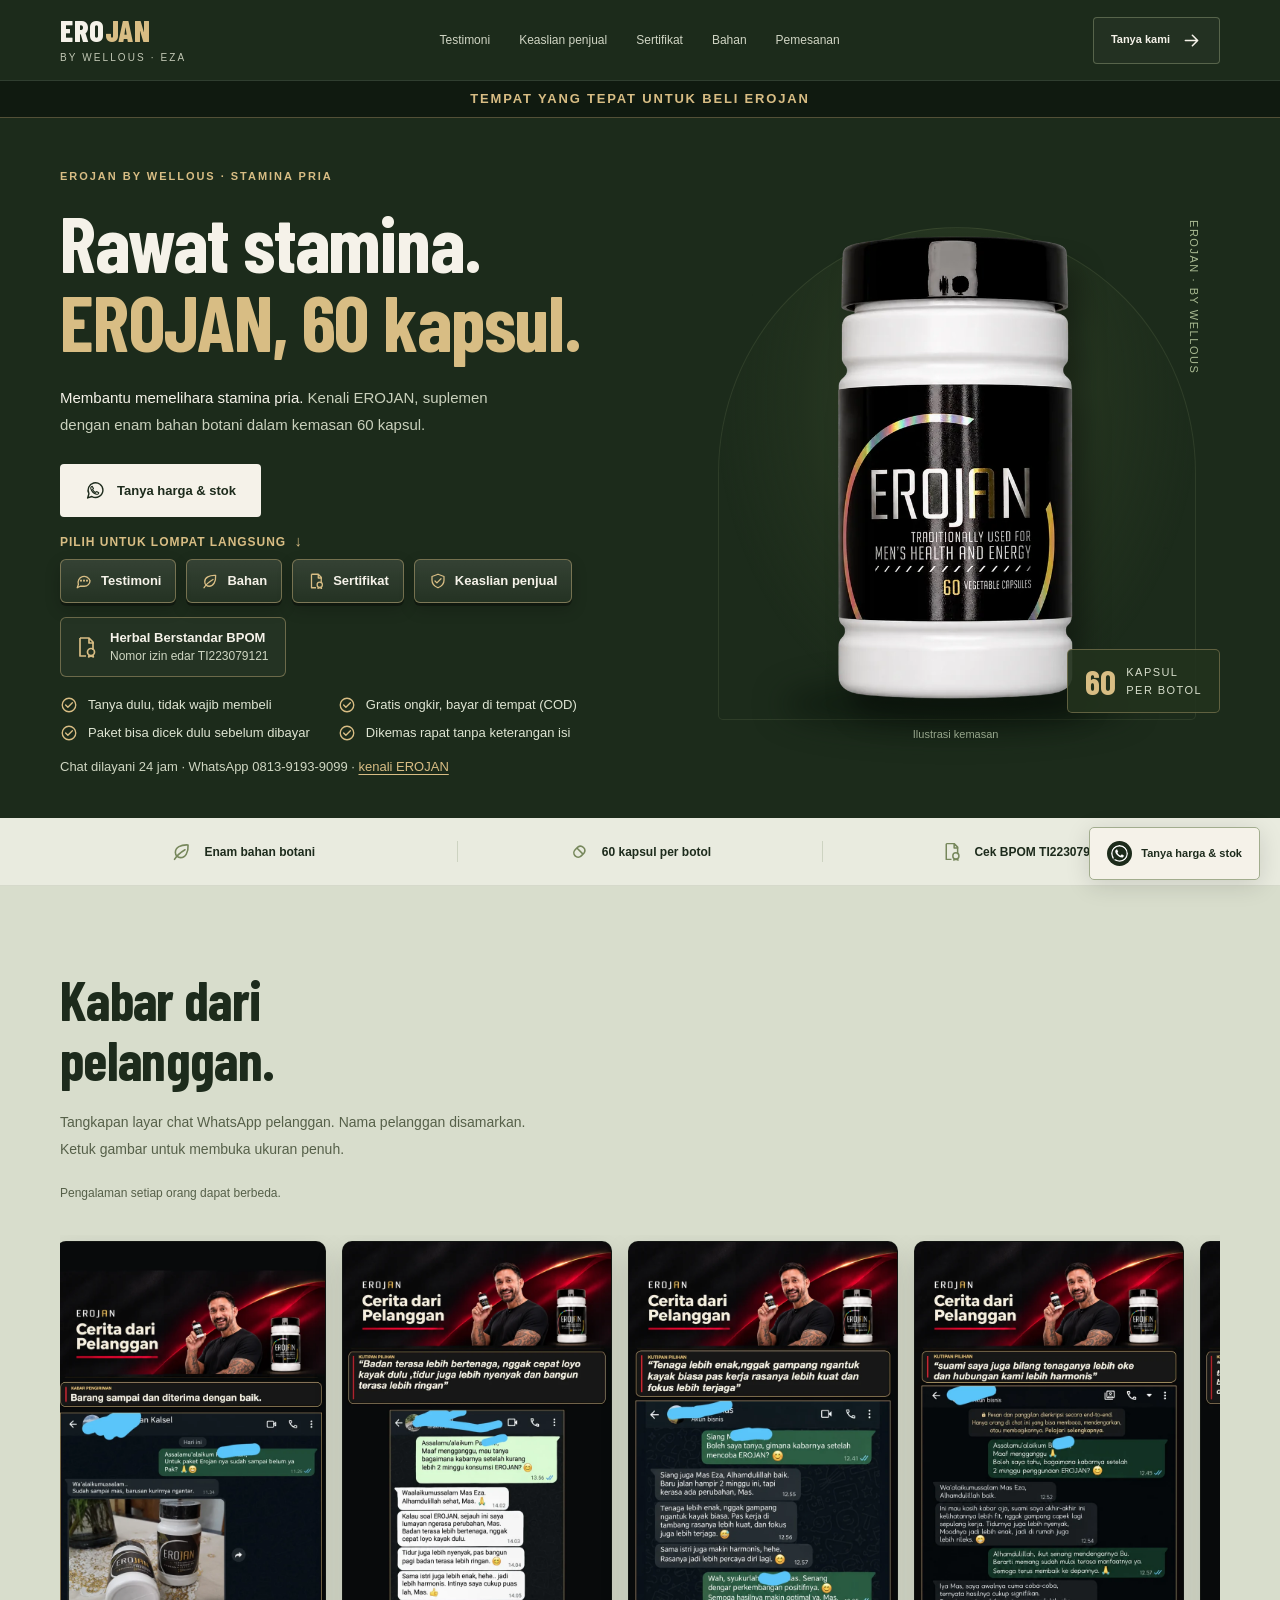
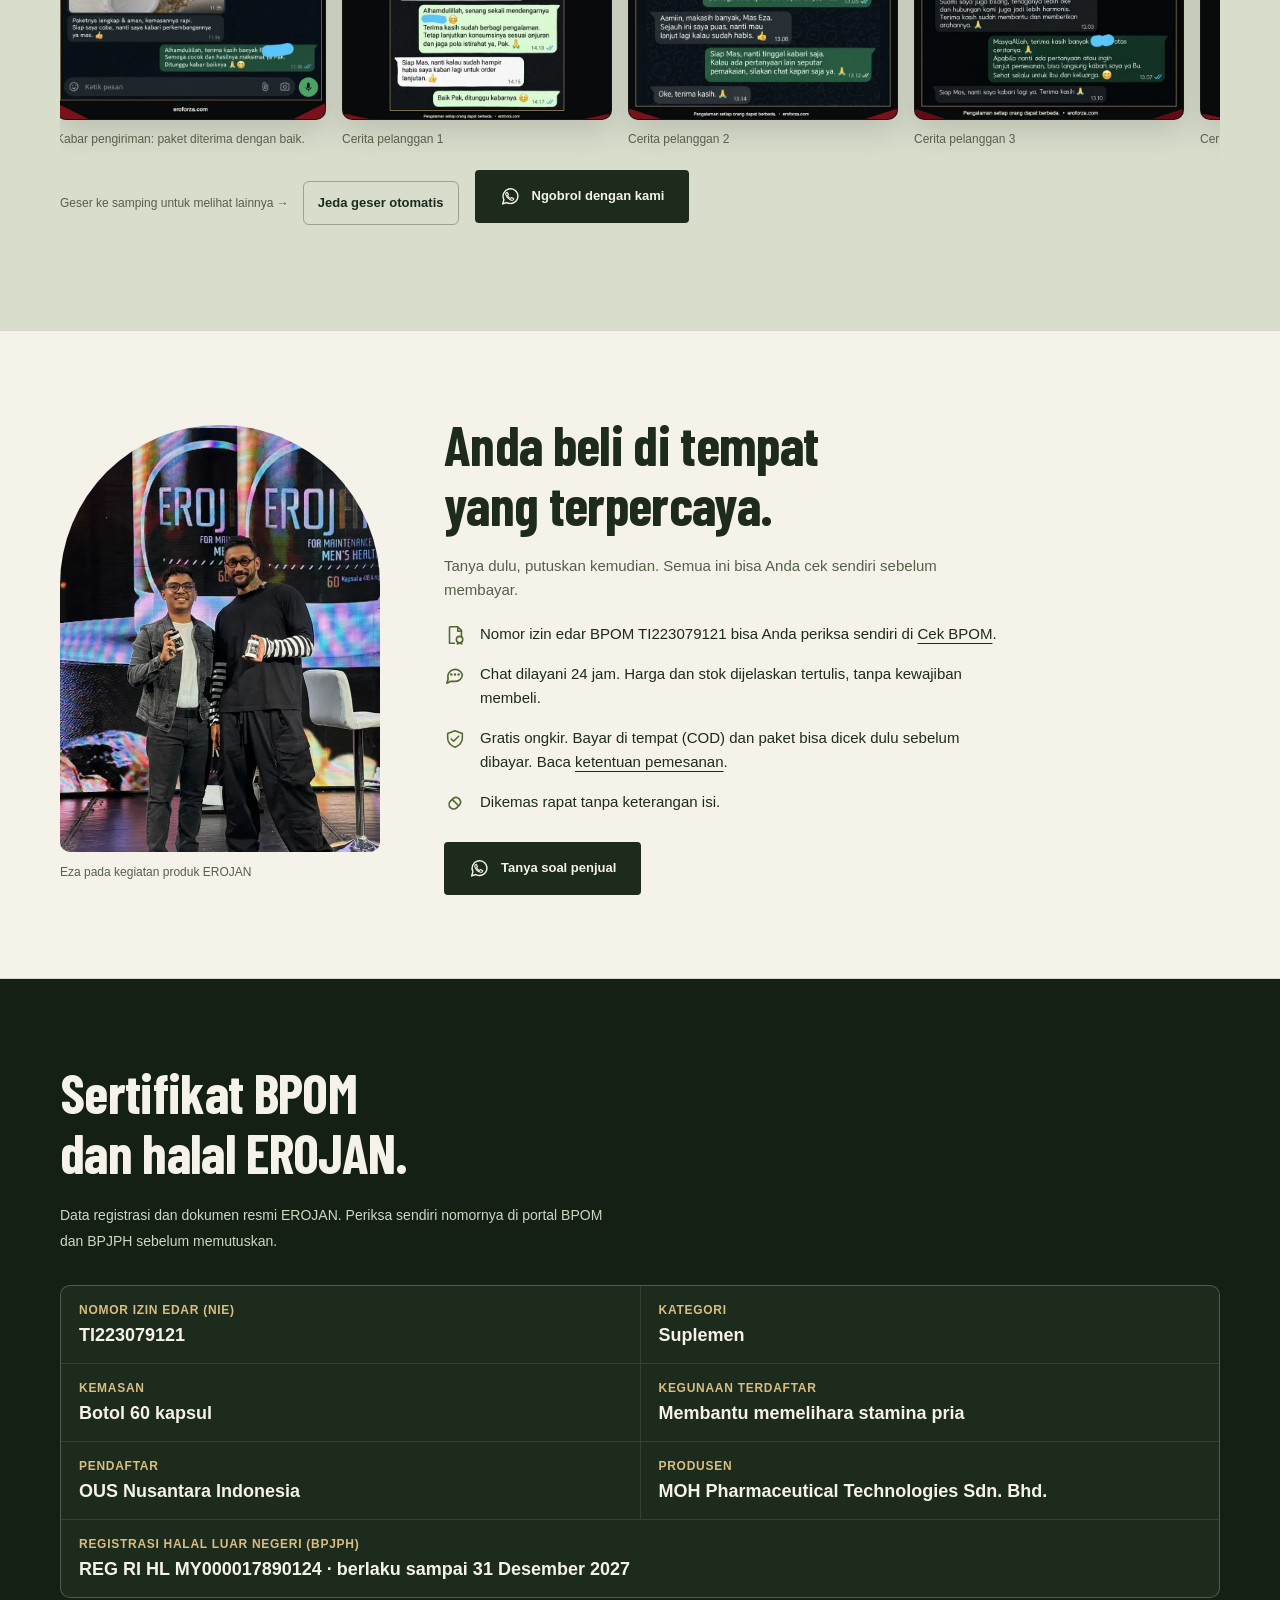
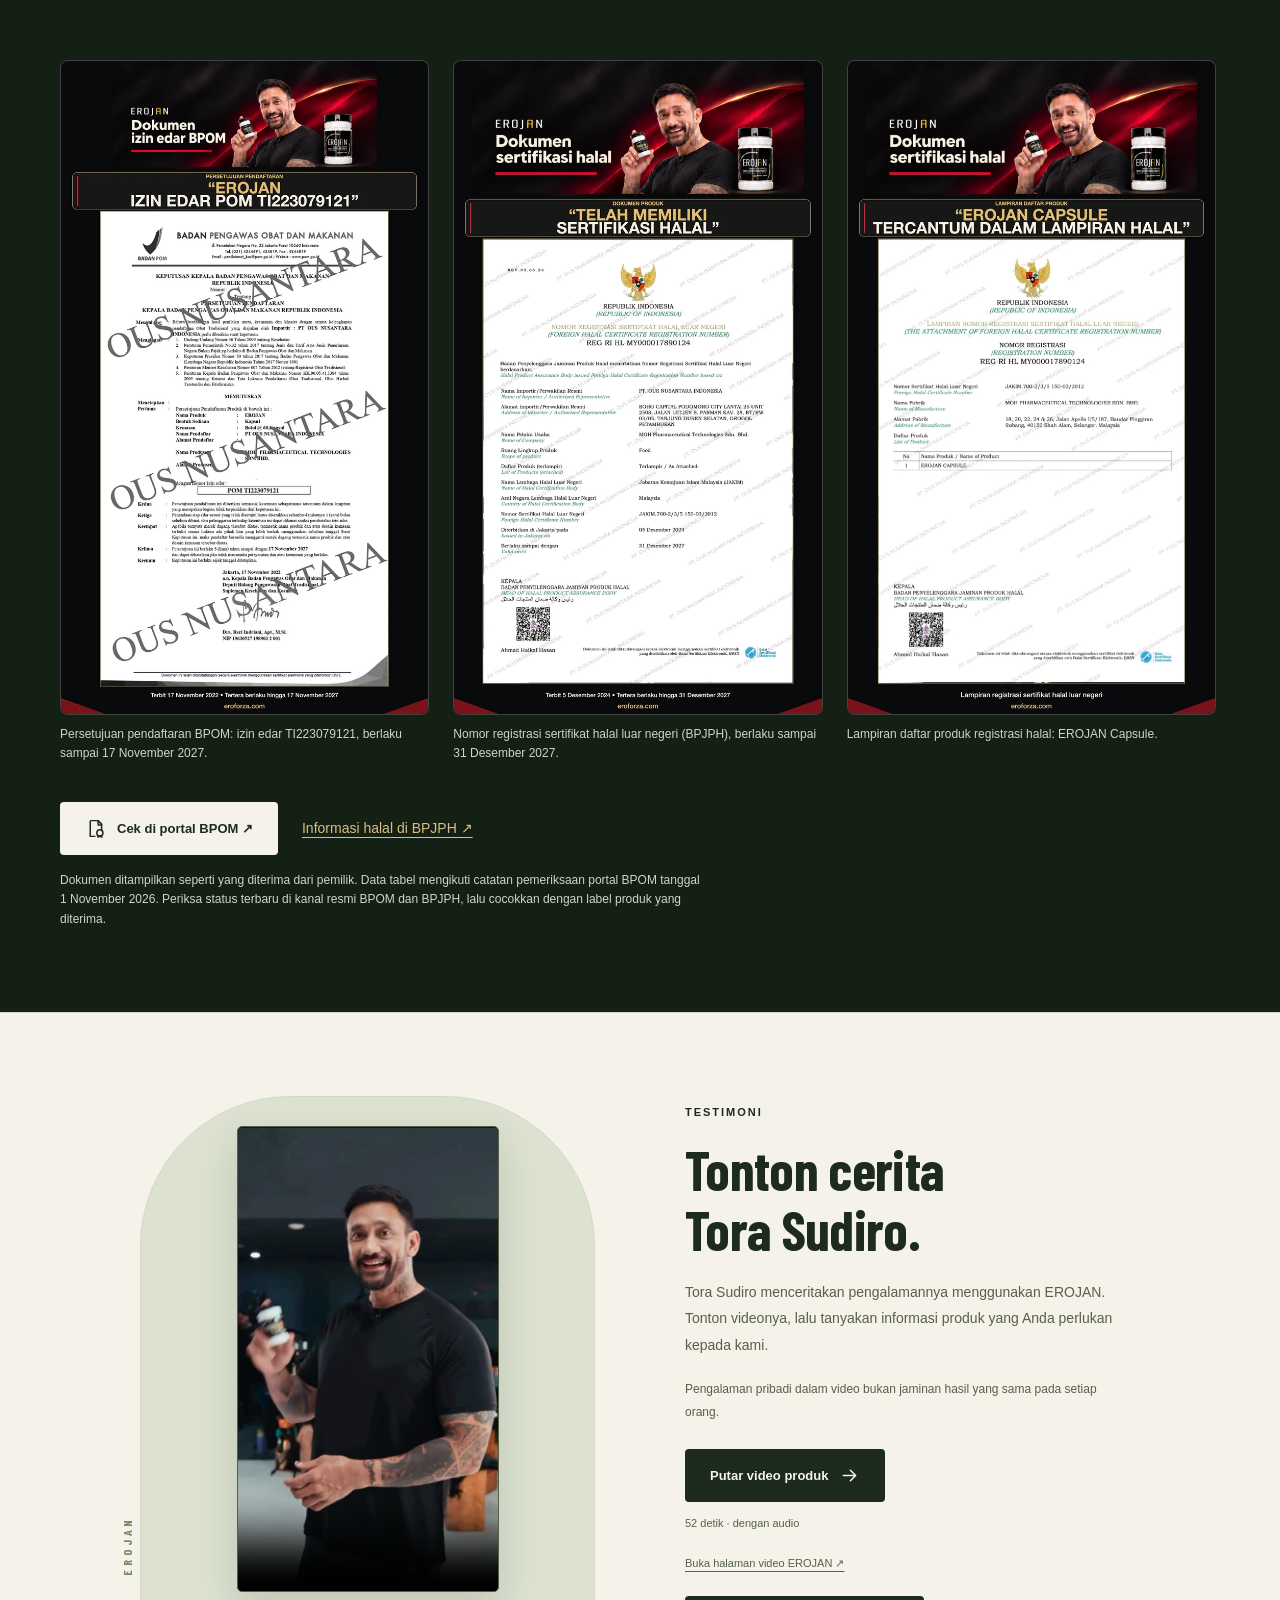
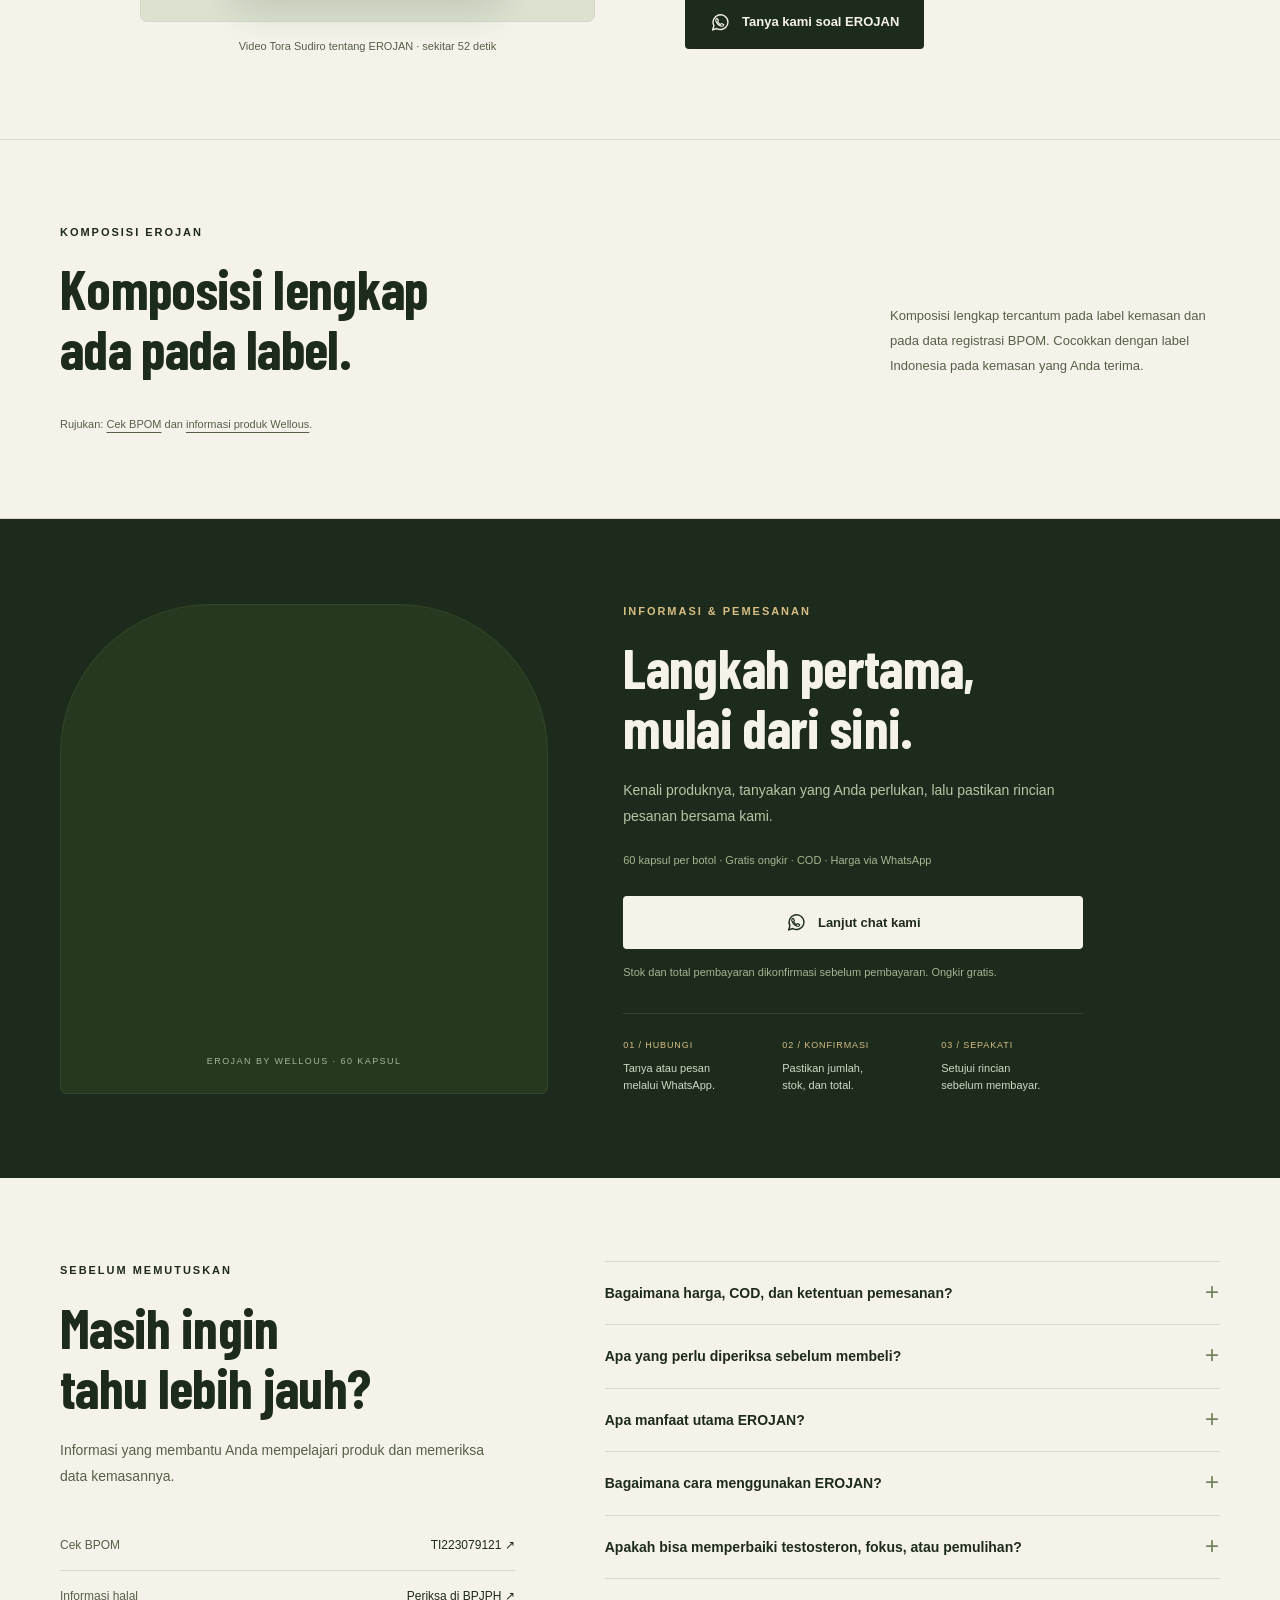
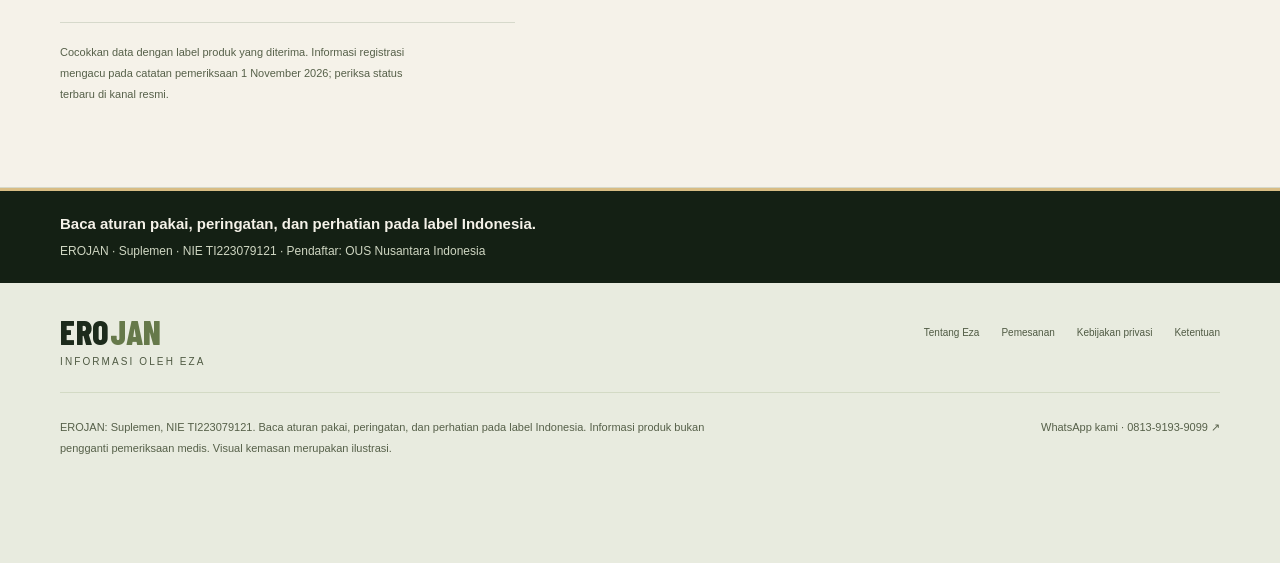
==== commit 03178ede: "Tombol WhatsApp: teks 'Tanya harga & stok' dan bar WA tampil di layar pertama HP pendek Co-Authored-" ====
--- a/index.html
+++ b/index.html
@@ -25,7 +25,7 @@
   <script type="application/ld+json">{"@context":"https://schema.org","@graph":[{"@type":"WebSite","@id":"https://eroforza.com/#website","url":"https://eroforza.com/","name":"Eroforza — Informasi EROJAN oleh Eza","inLanguage":"id-ID","publisher":{"@id":"https://eroforza.com/tentang.html#eza"}},{"@type":"WebPage","@id":"https://eroforza.com/#webpage","url":"https://eroforza.com/","name":"EROJAN by Wellous | Informasi Produk & Pemesanan","isPartOf":{"@id":"https://eroforza.com/#website"},"about":{"@type":"Thing","name":"EROJAN by Wellous"},"inLanguage":"id-ID","video":{"@id":"https://eroforza.com/video.html#video"}},{"@type":"Person","@id":"https://eroforza.com/tentang.html#eza","name":"Eza","url":"https://eroforza.com/tentang.html","contactPoint":{"@type":"ContactPoint","telephone":"+62-813-9193-9099","contactType":"Informasi produk dan pemesanan","availableLanguage":"Indonesian"}},{"@type":"VideoObject","@id":"https://eroforza.com/video.html#video","name":"Video Tora Sudiro tentang EROJAN","description":"Video pengalaman pribadi Tora Sudiro mengenai EROJAN. Pengalaman dalam video bukan jaminan hasil yang sama.","thumbnailUrl":["https://eroforza.com/assets/video/erojan-tora-sudiro.jpg"],"uploadDate":"2026-10-27","duration":"PT52.034S","contentUrl":"https://eroforza.com/assets/video/erojan-tora-sudiro.mp4","inLanguage":"id-ID"},{"@type":"FAQPage","@id":"https://eroforza.com/#faq","inLanguage":"id-ID","isPartOf":{"@id":"https://eroforza.com/#webpage"},"mainEntity":[{"@type":"Question","name":"Bagaimana harga, COD, dan ketentuan pemesanan?","acceptedAnswer":{"@type":"Answer","text":"Hubungi kami melalui WhatsApp untuk informasi harga dan stok. Ongkir gratis, pembayaran bisa di tempat (COD), dan paket bisa dicek dulu sebelum dibayar. Pastikan rincian dan total pembayaran disepakati secara tertulis sebelum membayar. Baca panduan pemesanan dan ketentuan lengkap."}},{"@type":"Question","name":"Apa yang perlu diperiksa sebelum membeli?","acceptedAnswer":{"@type":"Answer","text":"Periksa kemasan, segel, label, nomor izin edar, komposisi, kode produksi, serta kedaluwarsa. Cocokkan identitas produk dengan kanal resmi dan minta rincian pesanan tertulis dari kami."}},{"@type":"Question","name":"Apa manfaat utama EROJAN?","acceptedAnswer":{"@type":"Answer","text":"EROJAN merupakan suplemen dengan kegunaan membantu memelihara stamina pria. Ikuti aturan pakai, peringatan, dan perhatian pada label Indonesia."}},{"@type":"Question","name":"Bagaimana cara menggunakan EROJAN?","acceptedAnswer":{"@type":"Answer","text":"Ikuti aturan pakai pada label Indonesia. Jangan melebihi aturan pakai. Jika memiliki kondisi medis atau sedang menggunakan obat lain, tanyakan kepada dokter atau apoteker sebelum menggunakan produk."}},{"@type":"Question","name":"Apakah bisa memperbaiki testosteron, fokus, atau pemulihan?","acceptedAnswer":{"@type":"Answer","text":"Bukti spesifik produk dalam materi yang diperiksa belum cukup untuk menjanjikan perbaikan testosteron, peningkatan fokus, atau percepatan pemulihan tubuh. Keluhan yang menetap perlu dinilai oleh tenaga kesehatan."}}]},{"@type":"Product","@id":"https://eroforza.com/#product","name":"EROJAN by Wellous","url":"https://eroforza.com/","brand":{"@type":"Brand","name":"Wellous"},"category":"Suplemen","description":"EROJAN adalah suplemen dengan kegunaan membantu memelihara stamina pria, kemasan botol 60 kapsul. Ikuti aturan pakai, peringatan, dan perhatian pada label Indonesia.","image":["https://eroforza.com/assets/erojan-bottle.webp"],"inLanguage":"id-ID","additionalProperty":[{"@type":"PropertyValue","name":"Nomor izin edar BPOM","value":"TI223079121"},{"@type":"PropertyValue","name":"Kemasan","value":"Botol 60 kapsul"}],"subjectOf":{"@id":"https://eroforza.com/video.html#video"}}]}</script>
 <meta name="google-site-verification" content="LZf1OjLO3q_eCAP7fV5XMHIH5XS_ttx4I5mtoyTkKA8" />
 <link rel="stylesheet" href="/assets/redesign.css?v=20261110-conv14">
-<script src="/assets/redesign.js?v=20261110-conv14" defer></script>
+<script src="/assets/redesign.js?v=20261125-wa1" defer></script>
 <link rel="preconnect" href="https://www.googletagmanager.com" crossorigin><link rel="preconnect" href="https://www.google-analytics.com" crossorigin>
   <link rel="preload" as="font" type="font/woff2" href="/assets/barlow-condensed-800-latin.woff2" crossorigin><link rel="preload" as="font" type="font/woff2" href="/assets/barlow-condensed-700-latin.woff2" crossorigin>
   <link rel="preload" as="image" href="/assets/erojan-cutout-800.webp" imagesrcset="/assets/erojan-cutout-480.webp 480w, /assets/erojan-cutout-800.webp 800w, /assets/erojan-cutout-1200.webp 1200w" imagesizes="(max-width:720px) 70vw, 520px">
@@ -48,7 +48,7 @@
         <p class="hero-intro"><strong>Membantu memelihara stamina pria.</strong> Kenali EROJAN, suplemen dengan enam bahan botani dalam kemasan 60 kapsul.</p>
 
 
-        <div class="hero-actions"><a class="button button-light" href="https://wa.me/6281391939099?text=Halo%2C%20saya%20mau%20tahu%20manfaat%20EROJAN%2060%20kapsul.%20Boleh%20sekalian%20info%20harga%20dan%20stoknya%3F%20Saya%20lihat%20dari%20website%20eroforza.com.%0A%0AAlamat%20pengiriman%20saya%3A%20"><svg class="icon" aria-hidden="true"><use href="/assets/erojan-icons.svg#chat-phone"></use></svg>Chat kami, tanya dulu</a></div>
+        <div class="hero-actions"><a class="button button-light" href="https://wa.me/6281391939099?text=Halo%2C%20saya%20mau%20tahu%20manfaat%20EROJAN%2060%20kapsul.%20Boleh%20sekalian%20info%20harga%20dan%20stoknya%3F%20Saya%20lihat%20dari%20website%20eroforza.com.%0A%0AAlamat%20pengiriman%20saya%3A%20"><svg class="icon" aria-hidden="true"><use href="/assets/erojan-icons.svg#chat-phone"></use></svg>Tanya harga &amp; stok</a></div>
         <p class="hero-jump-label" id="hero-jump-label">Pilih untuk lompat langsung <span class="hero-jump-arrow" aria-hidden="true">↓</span></p>
         <nav class="hero-jump" aria-labelledby="hero-jump-label"><a href="#testimoni"><svg class="icon" aria-hidden="true"><use href="/assets/erojan-icons.svg#chat"></use></svg><span>Testimoni</span></a><a href="#komposisi"><svg class="icon" aria-hidden="true"><use href="/assets/erojan-icons.svg#leaf"></use></svg><span>Bahan</span></a><a href="#sertifikat"><svg class="icon" aria-hidden="true"><use href="/assets/erojan-icons.svg#certificate"></use></svg><span>Sertifikat</span></a><a href="#kenapa-eza"><svg class="icon" aria-hidden="true"><use href="/assets/erojan-icons.svg#shield"></use></svg><span>Keaslian penjual</span></a></nav>
         <div class="hero-proof"><svg class="icon" aria-hidden="true"><use href="/assets/erojan-icons.svg#certificate"></use></svg><span>Herbal Berstandar BPOM<small>Nomor izin edar TI223079121</small></span></div>
@@ -72,7 +72,7 @@
   <aside class="usage-notice" aria-label="Aturan pakai dan peringatan"><div class="wrap"><strong>Baca aturan pakai, peringatan, dan perhatian pada label Indonesia.</strong><span>EROJAN · Suplemen · NIE TI223079121 · Pendaftar: OUS Nusantara Indonesia</span></div></aside>
   </main>
   <footer class="footer" id="kontak-eza"><div class="wrap"><div class="footer-top"><a class="brand" href="#atas" aria-label="EROJAN kembali ke atas">ERO<span>JAN</span><small>INFORMASI OLEH EZA</small></a><nav class="footer-links" aria-label="Informasi pengelola"><a href="/tentang.html">Tentang Eza</a><a href="/pemesanan.html">Pemesanan</a><a href="/kebijakan-privasi.html">Kebijakan privasi</a><a href="/ketentuan.html">Ketentuan</a></nav></div><div class="footer-copy"><p>EROJAN: Suplemen, NIE TI223079121. Baca aturan pakai, peringatan, dan perhatian pada label Indonesia. Informasi produk bukan pengganti pemeriksaan medis. Visual kemasan merupakan ilustrasi.</p><a href="https://wa.me/6281391939099?text=Halo%2C%20saya%20mau%20tahu%20manfaat%20EROJAN%2060%20kapsul.%20Boleh%20sekalian%20info%20harga%20dan%20stoknya%3F%20Saya%20lihat%20dari%20website%20eroforza.com.%0A%0AAlamat%20pengiriman%20saya%3A%20">WhatsApp kami · 0813-9193-9099 ↗</a></div></div></footer>
-  <a class="contact-float" id="waFloat" href="https://wa.me/6281391939099?text=Halo%2C%20saya%20mau%20tahu%20manfaat%20EROJAN%2060%20kapsul.%20Boleh%20sekalian%20info%20harga%20dan%20stoknya%3F%20Saya%20lihat%20dari%20website%20eroforza.com.%0A%0AAlamat%20pengiriman%20saya%3A%20"><img src="/assets/whatsapp.svg" width="21" height="21" alt="">Tanya dulu</a>
-  <div class="mobile-order" aria-label="Informasi dan pemesanan WhatsApp"><span>Tanya EROJAN<small>Gratis ongkir · COD</small></span><a class="button button-olive" href="https://wa.me/6281391939099?text=Halo%2C%20saya%20mau%20tahu%20manfaat%20EROJAN%2060%20kapsul.%20Boleh%20sekalian%20info%20harga%20dan%20stoknya%3F%20Saya%20lihat%20dari%20website%20eroforza.com.%0A%0AAlamat%20pengiriman%20saya%3A%20">Tanya dulu <span aria-hidden="true">↗</span></a></div>
+  <a class="contact-float" id="waFloat" href="https://wa.me/6281391939099?text=Halo%2C%20saya%20mau%20tahu%20manfaat%20EROJAN%2060%20kapsul.%20Boleh%20sekalian%20info%20harga%20dan%20stoknya%3F%20Saya%20lihat%20dari%20website%20eroforza.com.%0A%0AAlamat%20pengiriman%20saya%3A%20"><img src="/assets/whatsapp.svg" width="21" height="21" alt="">Tanya harga &amp; stok</a>
+  <div class="mobile-order" aria-label="Informasi dan pemesanan WhatsApp"><span>Tanya EROJAN<small>Gratis ongkir · COD</small></span><a class="button button-olive" href="https://wa.me/6281391939099?text=Halo%2C%20saya%20mau%20tahu%20manfaat%20EROJAN%2060%20kapsul.%20Boleh%20sekalian%20info%20harga%20dan%20stoknya%3F%20Saya%20lihat%20dari%20website%20eroforza.com.%0A%0AAlamat%20pengiriman%20saya%3A%20">Tanya harga <span aria-hidden="true">↗</span></a></div>
 </body>
 </html>
